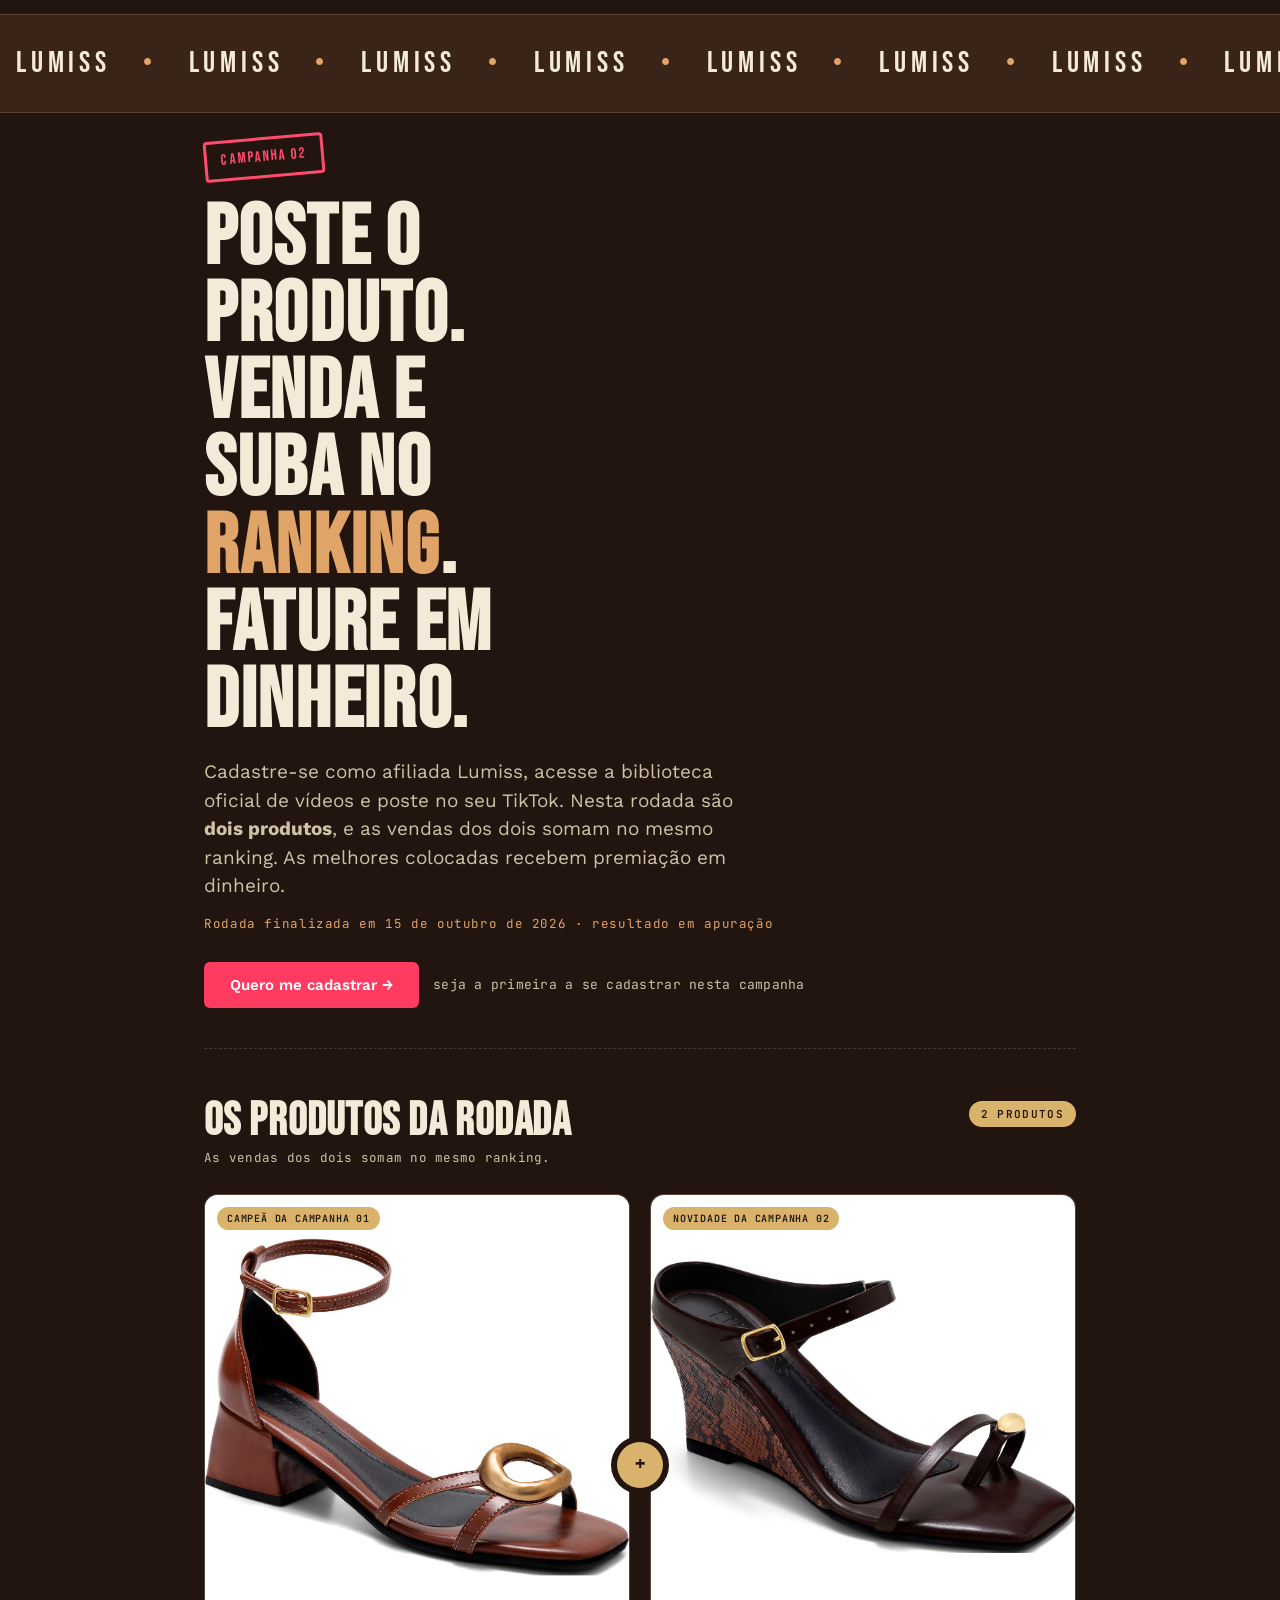
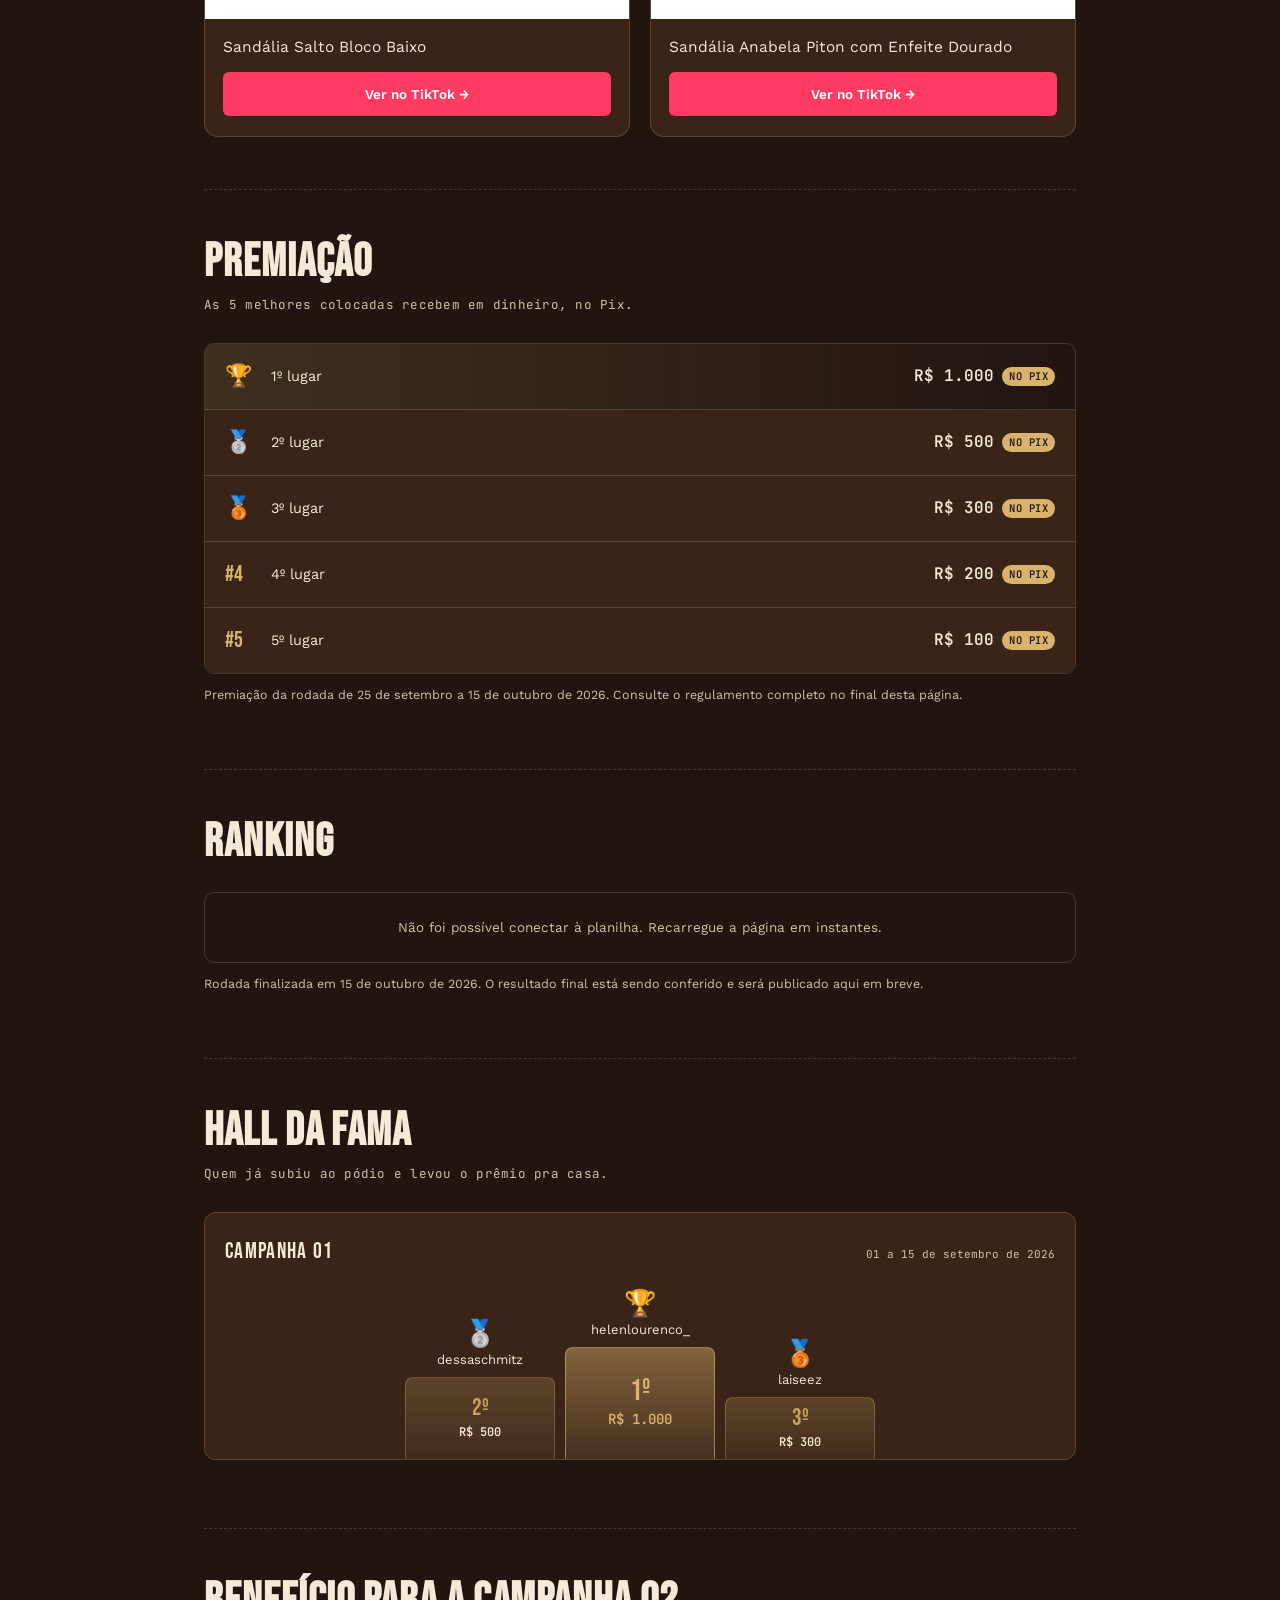
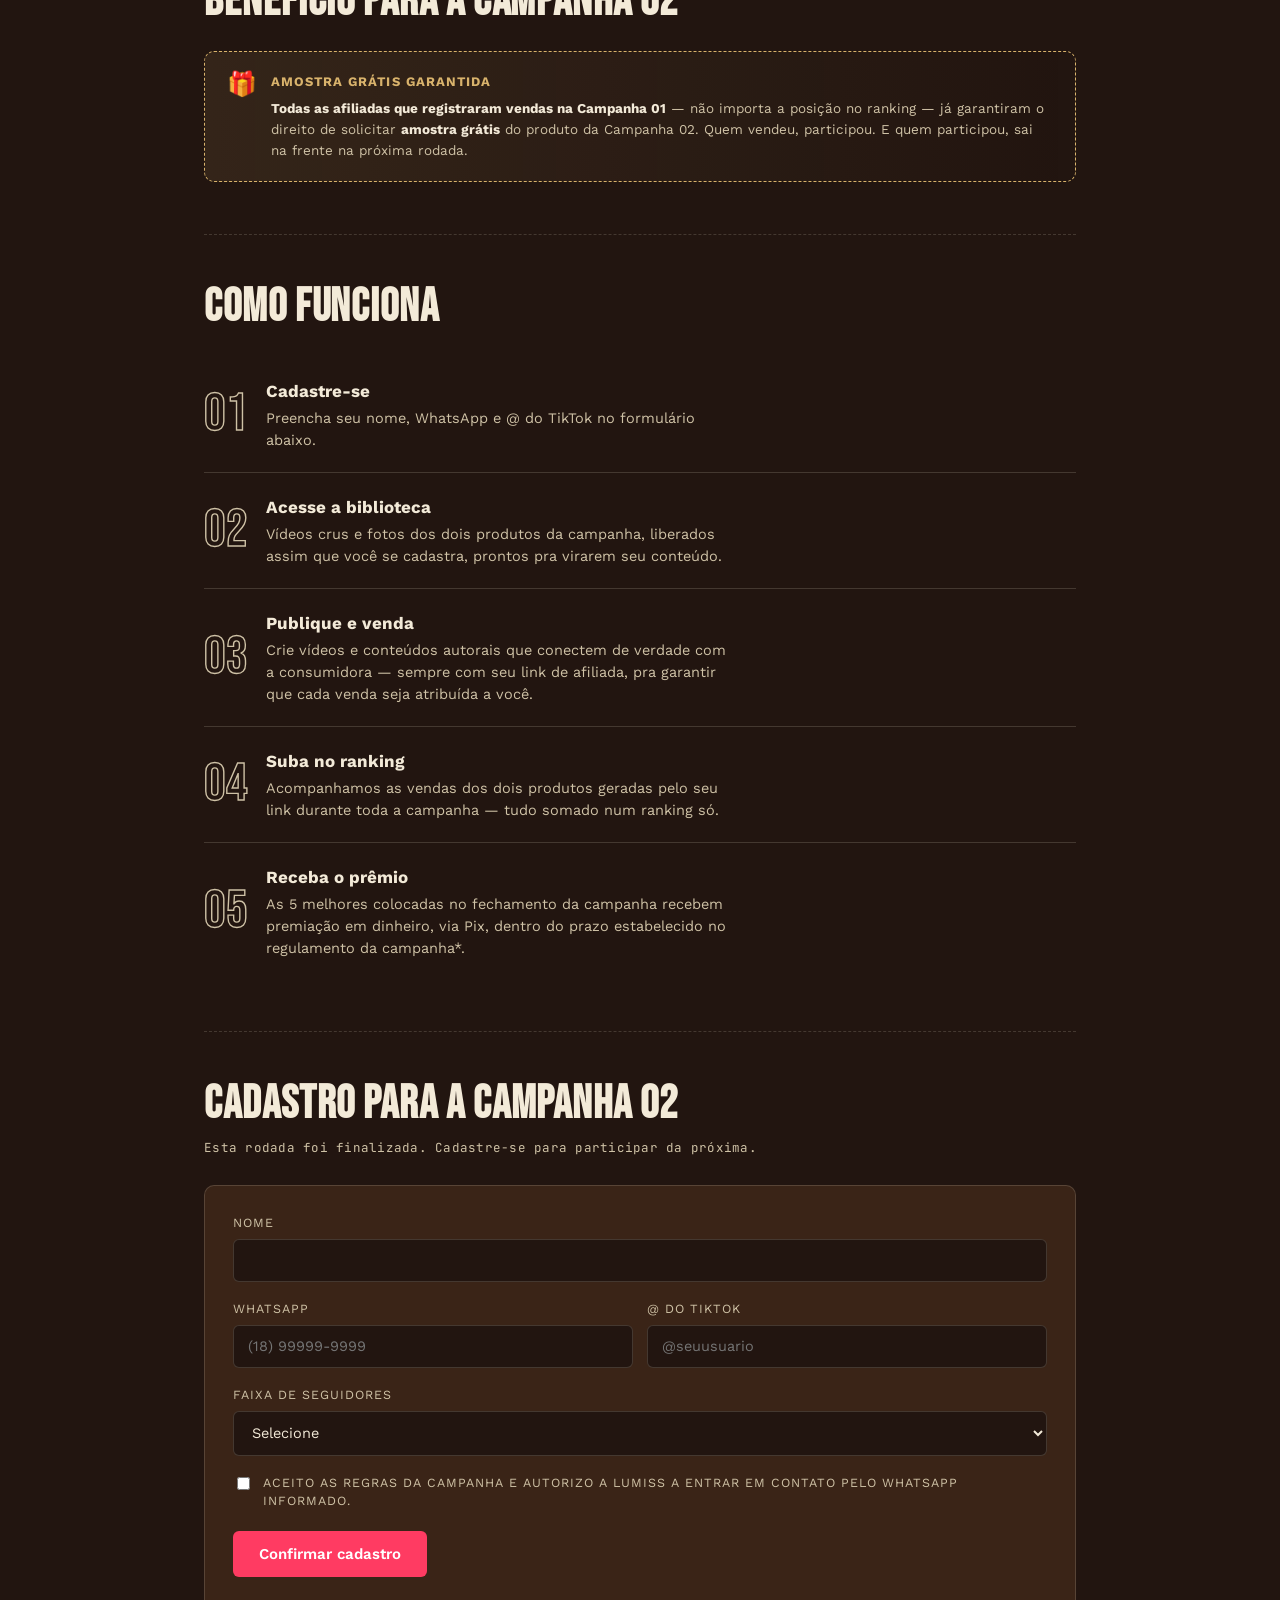
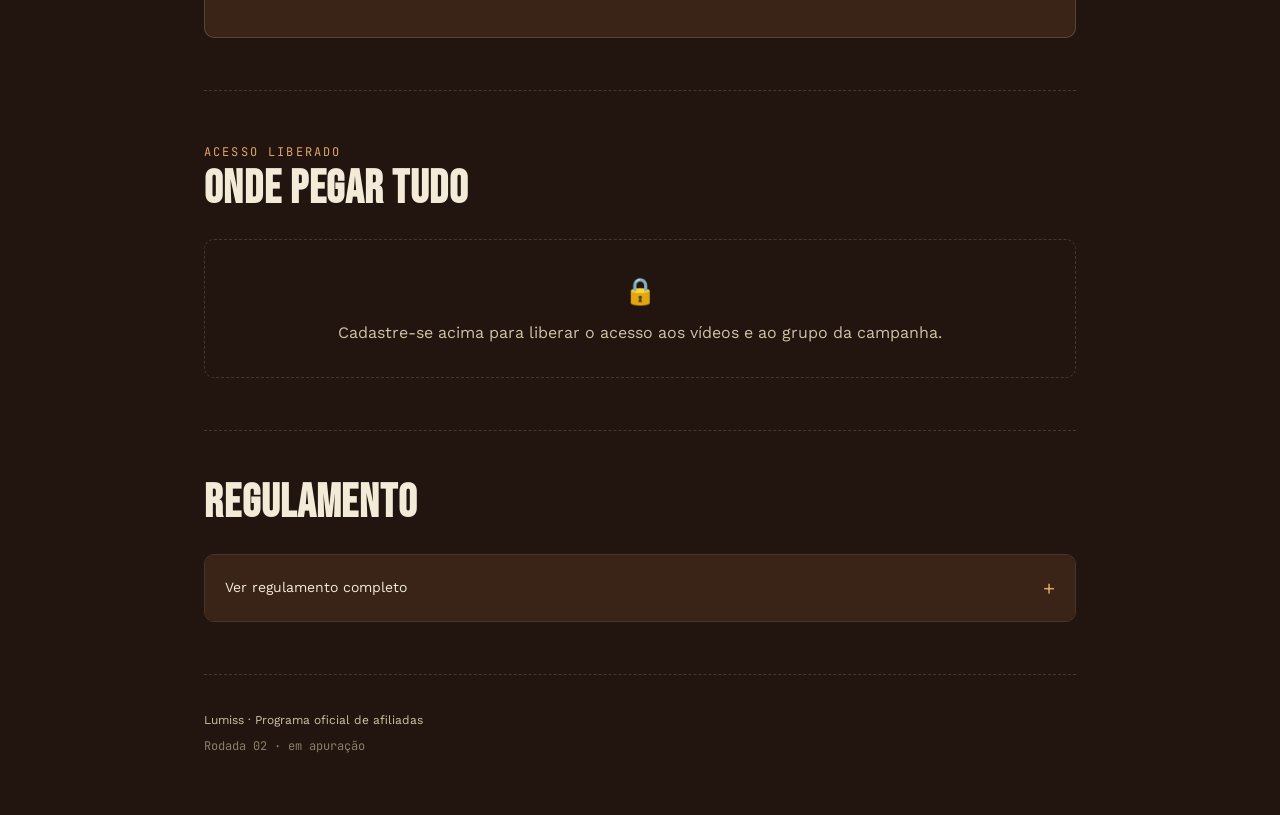
==== index.html @ 87bb45b8 "Add files via upload" ====
<!DOCTYPE html>
<html lang="pt-BR">
<head>
<meta charset="UTF-8">
<meta name="viewport" content="width=device-width, initial-scale=1.0">
<title>Lumiss · Campanha de Afiliados</title>
<link rel="icon" type="image/png" href="favicon.png">
<link rel="preconnect" href="https://fonts.googleapis.com">
<link href="https://fonts.googleapis.com/css2?family=Bebas+Neue&family=Work+Sans:wght@400;500;600;700&family=JetBrains+Mono:wght@400;500;600&display=swap" rel="stylesheet">
<style>
  :root{
    --leather-dark:#221510;
    --leather-mid:#3a2417;
    --leather-line:rgba(243,234,216,.16);
    --paper:#f3ead8;
    --paper-dim:#cfc2a6;
    --caramelo:#c97a3e;
    --caramelo-soft:#e0a468;
    --stamp:#ff3b62;
    --gold:#d9b36c;
    --ok:#7fbf7f;
  }
  *{box-sizing:border-box;}
  html{scroll-behavior:smooth;}
  body{
    margin:0;
    background:var(--leather-dark);
    color:var(--paper);
    font-family:'Work Sans',system-ui,sans-serif;
    line-height:1.5;
    -webkit-font-smoothing:antialiased;
  }
  .wrap{max-width:920px;margin:0 auto;padding:0 24px;}
  .mono{font-family:'JetBrains Mono',monospace;letter-spacing:.02em;}
  .display{font-family:'Bebas Neue',sans-serif;letter-spacing:.02em;line-height:.92;}

  /* ---------- top ticket edge ---------- */
  .ticket-edge{
    height:14px;
    background-image:radial-gradient(circle at 12px 0, transparent 7px, var(--leather-dark) 7.5px);
    background-size:24px 14px;
    background-repeat:repeat-x;
  }

  /* ---------- header ---------- */
  header{padding:40px 0 8px;}
  .brandrow{display:flex;align-items:center;justify-content:space-between;}
  .brand{font-family:'Bebas Neue',sans-serif;font-size:22px;letter-spacing:.16em;color:var(--paper);}
  .brand span{color:var(--caramelo-soft);}
  .brand img{height:36px;display:block;}
  .tag{
    border:1px solid var(--leather-line);
    padding:4px 10px;
    border-radius:999px;
    font-size:11px;
    text-transform:uppercase;
    letter-spacing:.12em;
    color:var(--paper-dim);
  }

  /* ---------- hero ---------- */
  .hero{padding:56px 0 40px;position:relative;}
  .stamp{
    display:inline-block;
    border:3px solid var(--stamp);
    color:var(--stamp);
    font-family:'Bebas Neue',sans-serif;
    font-size:15px;
    letter-spacing:.14em;
    padding:6px 14px;
    transform:rotate(-5deg);
    mix-blend-mode:screen;
    border-radius:4px;
    margin-bottom:22px;
  }
  h1.display{
    font-size:clamp(42px,8vw,84px);
    color:var(--paper);
    margin:0 0 18px;
    max-width:11ch;
  }
  h1.display em{font-style:normal;color:var(--caramelo-soft);}
  .hero p.lead{
    font-size:clamp(16px,2.2vw,19px);
    color:var(--paper-dim);
    max-width:46ch;
    margin:0 0 14px;
  }
  .hero-dates{
    font-size:12.5px;letter-spacing:.05em;color:var(--caramelo-soft);
    margin:0 0 28px;
  }
  .cta-row{display:flex;gap:14px;flex-wrap:wrap;align-items:center;}
  .product-card{
    border:1px solid var(--leather-line);border-radius:12px;overflow:hidden;
    background:var(--leather-mid);
  }
  .product-card .pc-gallery{display:grid;grid-template-columns:1fr 1fr;gap:3px;background:var(--leather-line);}
  .product-card .pc-gallery img{width:100%;aspect-ratio:3/4;object-fit:contain;display:block;background:#fff;}
  .product-card .pc-body{padding:16px;}
  .product-card .pc-round{
    font-size:11px;text-transform:uppercase;letter-spacing:.12em;
    color:var(--caramelo-soft);margin:0 0 6px;
  }
  .product-card h4{margin:0 0 12px;font-size:15px;line-height:1.3;color:var(--paper);}
  .product-card a.btn{
    width:100%;justify-content:center;padding:11px 16px;font-size:13px;
  }
  .btn{
    display:inline-flex;align-items:center;gap:8px;
    background:var(--stamp);
    color:#fff;
    font-weight:600;
    padding:14px 26px;
    border-radius:6px;
    text-decoration:none;
    border:none;
    cursor:pointer;
    font-size:15px;
    font-family:'Work Sans',sans-serif;
    transition:transform .15s ease, background .15s ease;
  }
  .btn:hover{transform:translateY(-1px);background:#ff5578;}
  .btn:focus-visible{outline:2px solid var(--paper);outline-offset:3px;}
  .counter{font-size:13px;color:var(--paper-dim);}
  .counter b{color:var(--gold);}

  /* ---------- section shell ---------- */
  section{padding:52px 0;border-top:1px dashed var(--leather-line);}
  .eyebrow{
    font-size:12px;text-transform:uppercase;letter-spacing:.18em;
    color:var(--caramelo-soft);margin:0 0 8px;
  }
  h2.display{font-size:clamp(30px,5vw,46px);margin:0 0 28px;color:var(--paper);}
  .section-dates{font-size:12.5px;color:var(--paper-dim);margin:-16px 0 28px;}

  /* ---------- steps ---------- */
  .steps{display:grid;gap:0;}
  .step{
    display:grid;grid-template-columns:52px 1fr;gap:10px;
    padding:20px 0;border-bottom:1px solid var(--leather-line);
    align-items:center;
  }
  .step:last-child{border-bottom:none;}
  .step .num{
    font-family:'Bebas Neue',sans-serif;
    font-size:54px;line-height:1;color:var(--leather-line);
    -webkit-text-stroke:1.4px var(--paper-dim);
    color:transparent;
  }
  .step h3{margin:2px 0 4px;font-size:17px;color:var(--paper);}
  .step p{margin:0;color:var(--paper-dim);font-size:14.5px;max-width:52ch;}

  /* ---------- prizes ---------- */
  .prize-list{border:1px solid var(--leather-line);border-radius:10px;overflow:hidden;}
  .prize-row{
    display:flex;justify-content:space-between;align-items:center;
    padding:16px 20px;border-bottom:1px solid var(--leather-line);
    background:var(--leather-mid);
  }
  .prize-row:last-child{border-bottom:none;}
  .prize-row.gold{background:linear-gradient(90deg, rgba(217,179,108,.16), transparent);}
  .place{display:flex;align-items:center;gap:12px;}
  .place .rank{font-family:'Bebas Neue',sans-serif;font-size:22px;color:var(--gold);min-width:34px;}
  .place .lbl{font-size:14.5px;color:var(--paper);}
  .amount{font-family:'JetBrains Mono',monospace;font-weight:600;color:var(--paper);}
  .amount-wrap{display:flex;align-items:center;gap:8px;}
  .pix-tag{
    font-family:'JetBrains Mono',monospace;font-size:10.5px;font-weight:600;
    letter-spacing:.04em;color:var(--leather-dark);background:var(--gold);
    padding:2px 7px;border-radius:999px;
  }
  .prize-note{margin-top:12px;font-size:12.5px;color:var(--paper-dim);}
  .prize-note code{background:var(--leather-mid);padding:2px 6px;border-radius:4px;}
  .bonus-card{
    display:flex;gap:14px;align-items:flex-start;
    margin-top:18px;padding:20px 22px;border-radius:10px;
    border:1px dashed var(--gold);
    background:linear-gradient(90deg, rgba(217,179,108,.10), transparent);
  }
  .bonus-card .ic{font-size:24px;line-height:1;}
  .bonus-card h4{
    margin:0 0 6px;font-size:13px;text-transform:uppercase;
    letter-spacing:.08em;color:var(--gold);
  }
  .bonus-card p{margin:0;font-size:13.5px;color:var(--paper-dim);line-height:1.55;}
  .bonus-card p strong{color:var(--paper);}

  /* ---------- ranking ---------- */
  .ranking-list{border:1px solid var(--leather-line);border-radius:10px;overflow:hidden;}
  .ranking-wrap{position:relative;}
  #confettiCanvas{
    position:absolute;inset:0;width:100%;height:100%;
    pointer-events:none;z-index:5;
  }
  .ranking-row{
    display:flex;justify-content:space-between;align-items:center;gap:14px;
    padding:14px 20px;border-bottom:1px solid var(--leather-line);
    background:var(--leather-mid);
    opacity:0;transform:translateY(14px);
    transition:opacity .5s ease, transform .5s cubic-bezier(.2,.8,.3,1);
  }
  .ranking-row.revealed{opacity:1;transform:translateY(0);}
  .ranking-row:last-child{border-bottom:none;}
  .ranking-row.top3{background:linear-gradient(90deg, rgba(217,179,108,.14), transparent);}
  .ranking-row.rank-1{
    background:linear-gradient(90deg, rgba(217,179,108,.38), rgba(217,179,108,.05));
    box-shadow:inset 0 0 0 1.5px rgba(217,179,108,.7), 0 0 26px rgba(217,179,108,.16);
    padding-top:22px;padding-bottom:22px;
    position:relative;overflow:hidden;
  }
  /* brilho que atravessa a linha da campeã */
  .ranking-row.rank-1::after{
    content:'';position:absolute;inset:0;pointer-events:none;
    background:linear-gradient(115deg, transparent 40%, rgba(255,255,255,.18) 50%, transparent 60%);
    transform:translateX(-120%);
  }
  .ranking-row.rank-1.revealed::after{
    animation:champShine 2.6s ease .5s infinite;
  }
  @keyframes champShine{
    0%{transform:translateX(-120%);}
    35%,100%{transform:translateX(120%);}
  }
  .ranking-row.rank-1 .name{
    font-size:18px;font-weight:700;color:var(--paper);
    text-shadow:0 0 18px rgba(217,179,108,.35);
  }
  .ranking-row.rank-1 .rk{
    animation:champPulse 2.4s ease-in-out infinite;
  }
  @keyframes champPulse{
    0%,100%{transform:scale(1);}
    50%{transform:scale(1.15);}
  }
  .champ-badge{
    font-family:'JetBrains Mono',monospace;font-size:9.5px;font-weight:700;
    letter-spacing:.14em;text-transform:uppercase;
    color:var(--leather-dark);background:var(--gold);
    padding:3px 9px;border-radius:999px;white-space:nowrap;
    box-shadow:0 0 14px rgba(217,179,108,.5);
  }
  .ranking-row.rank-1 .prize-badge{
    font-size:12px;padding:4px 11px;
    box-shadow:0 0 16px rgba(217,179,108,.45);
  }
  .ranking-row.pop{animation:rowPop .55s cubic-bezier(.2,1.2,.4,1);}
  @keyframes rowPop{
    0%{transform:scale(.97);}
    55%{transform:scale(1.025);}
    100%{transform:scale(1);}
  }
  .ranking-pos{display:flex;align-items:center;gap:12px;min-width:0;}
  .ranking-pos .rk{
    font-family:'JetBrains Mono',monospace;font-size:15px;color:var(--gold);
    min-width:30px;text-align:center;flex-shrink:0;
  }
  .ranking-row.rank-1 .rk{font-size:22px;}
  .ranking-pos .who{display:flex;align-items:center;gap:9px;flex-wrap:wrap;min-width:0;}
  .ranking-pos .name{font-size:14.5px;color:var(--paper);}
  .ranking-pos .handle{font-size:12.5px;color:var(--paper-dim);}
  .prize-badge{
    font-family:'JetBrains Mono',monospace;font-size:10.5px;font-weight:600;
    letter-spacing:.04em;color:var(--leather-dark);background:var(--gold);
    padding:2px 8px;border-radius:999px;white-space:nowrap;
  }
  .ranking-items{
    display:flex;align-items:center;flex-shrink:0;
  }
  @media (prefers-reduced-motion: reduce){
    .ranking-row{opacity:1;transform:none;transition:none;}
    .ranking-row.pop{animation:none;}
  }
  .ranking-empty{color:var(--paper-dim);font-size:13.5px;padding:24px;text-align:center;}
  .ranking-soon{padding:34px 24px;text-align:center;}
  .ranking-soon .rs-days{
    font-family:'Bebas Neue',sans-serif;font-size:40px;line-height:1;
    color:var(--gold);letter-spacing:.03em;margin-bottom:10px;
  }
  .ranking-soon p{
    margin:0 auto;max-width:44ch;font-size:13.5px;line-height:1.6;
    color:var(--paper-dim);
  }
  .ranking-soon strong{color:var(--paper);}
  @media(max-width:640px){
    .ranking-soon{padding:26px 16px;}
    .ranking-soon .rs-days{font-size:31px;}
    .ranking-soon p{font-size:12.5px;}
  }

  /* ---------- regulamento ---------- */
  .reg-details{border:1px solid var(--leather-line);border-radius:10px;overflow:hidden;}
  .reg-details summary{
    cursor:pointer;padding:18px 20px;font-size:14px;color:var(--paper);
    background:var(--leather-mid);list-style:none;display:flex;align-items:center;justify-content:space-between;
  }
  .reg-details summary::-webkit-details-marker{display:none;}
  .reg-details summary::after{content:'+';font-size:20px;color:var(--caramelo-soft);}
  .reg-details[open] summary::after{content:'–';}
  .reg-block{padding:8px 24px 28px;max-height:520px;overflow-y:auto;}
  .reg-block h3{
    font-size:13px;text-transform:uppercase;letter-spacing:.06em;
    color:var(--caramelo-soft);margin:22px 0 8px;
  }
  .reg-block h3:first-child{margin-top:20px;}
  .reg-block p, .reg-block li{font-size:13px;line-height:1.6;color:var(--paper-dim);margin:0 0 8px;}
  .reg-block ul, .reg-block ol{margin:0 0 8px;padding-left:20px;}
  .reg-block strong{color:var(--paper);}

  /* ---------- acesso pós-cadastro ---------- */
  .lib-locked{
    border:1px dashed var(--leather-line);border-radius:10px;
    padding:32px 24px;text-align:center;color:var(--paper-dim);
  }
  .lib-locked .lock{font-size:26px;margin-bottom:10px;}
  .access-grid{display:grid;grid-template-columns:1fr 1fr;gap:14px;}
  @media(max-width:520px){.access-grid{grid-template-columns:1fr;}}
  .access-card{
    display:flex;flex-direction:column;gap:10px;
    border:1px solid var(--leather-line);border-radius:10px;padding:24px;
    background:var(--leather-mid);text-align:center;align-items:center;
  }
  .access-card .ic{font-size:28px;}
  .access-card h3{margin:0;font-size:16px;color:var(--paper);}
  .access-card p{margin:0;font-size:13px;color:var(--paper-dim);}
  .access-card a.btn{width:100%;justify-content:center;margin-top:4px;}
  .access-card.whats a.btn{background:#25D366;}
  .access-card.whats a.btn:hover{background:#2fe374;}

  /* ---------- form ---------- */
  form{border:1px solid var(--leather-line);border-radius:10px;padding:28px;background:var(--leather-mid);}
  .field{margin-bottom:18px;}
  label{display:block;font-size:12.5px;text-transform:uppercase;letter-spacing:.08em;color:var(--paper-dim);margin-bottom:6px;}
  input,select{
    width:100%;padding:12px 14px;border-radius:6px;
    border:1px solid var(--leather-line);
    background:var(--leather-dark);color:var(--paper);
    font-family:'Work Sans',sans-serif;font-size:14.5px;
  }
  input:focus,select:focus{outline:2px solid var(--caramelo-soft);outline-offset:1px;}
  .field-row{display:grid;grid-template-columns:1fr 1fr;gap:14px;}
  @media(max-width:520px){.field-row{grid-template-columns:1fr;}}
  .agree{display:flex;gap:10px;align-items:flex-start;font-size:12.5px;color:var(--paper-dim);margin-bottom:20px;}
  .agree input{width:auto;margin-top:3px;}
  .msg{font-size:13.5px;margin-top:14px;min-height:18px;}
  .msg.ok{color:var(--ok);}
  .msg.err{color:var(--stamp);}

  footer{padding:36px 0 60px;color:var(--paper-dim);font-size:12px;border-top:1px dashed var(--leather-line);}
  footer .refs{margin-top:8px;font-family:'JetBrains Mono',monospace;opacity:.6;}


  /* ================= AJUSTES MOBILE ================= */
  @media(max-width:640px){
    .wrap{padding:0 18px;}

    /* faixa animada mais discreta */
    .marquee-wrap{padding:16px 0;}
    .marquee-track span{font-size:21px;padding:0 11px;}

    /* hero */
    section{padding:38px 0;}
    .hero{padding-top:18px !important;}
    h1.display{font-size:38px;max-width:none;}
    .hero p.lead{font-size:15.5px;max-width:none;}
    .hero-dates{font-size:11.5px;}
    .cta-row{flex-direction:column;align-items:stretch;gap:12px;}
    .cta-row .btn{width:100%;justify-content:center;padding:15px 20px;}
    .counter{text-align:center;font-size:12px;}
    h2.display{font-size:27px;margin-bottom:20px;}

    /* produtos: foto grande ocupando a largura toda */
    .prod-head{margin-bottom:18px;}
    .showcase{gap:14px;}
    .sc-photo{aspect-ratio:4/3;}
    .sc-body{padding:14px 14px 16px;}
    .sc-name{font-size:14.5px;margin-bottom:11px;}
    .sc-body .btn{padding:14px 16px;}

    /* ranking: nome em cima, prêmio embaixo — sem espremer */
    .ranking-row{
      flex-direction:column;align-items:flex-start;gap:7px;
      padding:13px 15px;
    }
    .ranking-row.rank-1{padding-top:17px;padding-bottom:17px;}
    .ranking-row.rank-1 .name{font-size:15.5px;}
    .champ-badge{font-size:8.5px;padding:2px 7px;}
    .ranking-pos{width:100%;}
    .ranking-pos .name{font-size:14px;}
    .ranking-items{padding-left:42px;}
    .ranking-row.rank-1 .rk{font-size:20px;}

    /* pódio: cabe em 3 colunas sem quebrar nome */
    .hall-card{padding:18px 14px 0;}
    .hall-title{font-size:19px;}
    .hall-period{font-size:10px;}
    .podium{gap:6px;}
    .podium-medal{font-size:21px;}
    .podium-name{font-size:10.5px;hyphens:auto;overflow-wrap:anywhere;}
    .podium-col.p1 .podium-base{height:92px;}
    .podium-col.p2 .podium-base{height:70px;}
    .podium-col.p3 .podium-base{height:54px;}
    .podium-pos{font-size:19px;}
    .podium-col.p1 .podium-pos{font-size:24px;}

    /* passos: número menor, mais espaço pro texto */
    .step{grid-template-columns:38px 1fr;gap:9px;padding:16px 0;}
    .step .num{font-size:38px;-webkit-text-stroke-width:1px;}
    .step h3{font-size:15.5px;}
    .step p{font-size:13.5px;}

    /* benefício */
    .bonus-card{flex-direction:column;gap:9px;padding:16px;}

    /* acesso */
    .access-card{padding:20px 16px;}

    /* formulário: alvos de toque maiores e sem zoom no iOS */
    form{padding:20px 16px;}
    input,select{padding:14px;font-size:16px;}
    .agree{font-size:12px;}
    form .btn{width:100%;justify-content:center;padding:15px 20px;}

    /* regulamento: sem altura fixa, rola com a página */
    .reg-details summary{padding:16px 15px;font-size:13.5px;}
    .reg-block{padding:6px 16px 22px;max-height:none;overflow:visible;}
    .reg-block p,.reg-block li{font-size:12.5px;}

    /* banner de encerramento */
    .ended-banner{font-size:12.5px;padding:11px 16px;}
    .ended-banner a{display:block;margin:4px 0 0;}

    /* teaser: cabe na tela e rola por dentro se precisar */
    .teaser{padding:16px;align-items:flex-start;}
    .teaser-box{
      padding:26px 20px 22px;margin-top:22px;
      max-height:calc(100vh - 44px);overflow-y:auto;
    }
    .teaser-art{height:92px;margin-bottom:14px;}
    .teaser-num{font-size:88px;}
    .teaser-q{font-size:48px;}
    .teaser-box h3{font-size:27px;}
    .teaser-box p{font-size:13.5px;}
    .teaser-hint{font-size:11.5px;}
    .teaser-actions .btn{padding:14px 16px;}
    .teaser-close{font-size:30px;top:6px;right:10px;padding:8px;}

    footer{padding:28px 0 44px;}
  }

  @media(max-width:380px){
    h1.display{font-size:33px;}
    .marquee-track span{font-size:18px;}
    .podium-name{font-size:9.5px;}
    .sc-photo{aspect-ratio:1/1;}
  }

  .sr-only{position:absolute;width:1px;height:1px;overflow:hidden;clip:rect(0,0,0,0);}
  @media (prefers-reduced-motion: reduce){*{transition:none !important;}}

  /* ---------- faixa animada ---------- */
  /* ---------- hall da fama ---------- */
  .hall-card{
    border:1px solid var(--leather-line);border-radius:12px;
    background:var(--leather-mid);padding:22px 20px 0;margin-bottom:16px;overflow:hidden;
  }
  .hall-head{
    display:flex;align-items:baseline;justify-content:space-between;
    gap:10px;flex-wrap:wrap;margin-bottom:22px;
  }
  .hall-title{
    font-family:'Bebas Neue',sans-serif;font-size:22px;letter-spacing:.06em;
    color:var(--paper);
  }
  .hall-period{font-family:'JetBrains Mono',monospace;font-size:11px;color:var(--paper-dim);}
  .podium{display:flex;align-items:flex-end;justify-content:center;gap:10px;}
  .podium-col{flex:1;max-width:150px;text-align:center;}
  .podium-medal{font-size:26px;line-height:1;margin-bottom:6px;}
  .podium-name{
    font-size:13px;color:var(--paper);margin-bottom:8px;
    word-break:break-word;line-height:1.3;
  }
  .podium-base{
    border-radius:8px 8px 0 0;display:flex;flex-direction:column;
    align-items:center;justify-content:center;gap:3px;padding:10px 6px;
    background:linear-gradient(180deg, rgba(217,179,108,.22), rgba(217,179,108,.05));
    border:1px solid rgba(217,179,108,.3);border-bottom:none;
  }
  .podium-col.p1 .podium-base{
    height:112px;
    background:linear-gradient(180deg, rgba(217,179,108,.45), rgba(217,179,108,.08));
    border-color:rgba(217,179,108,.6);
  }
  .podium-col.p2 .podium-base{height:82px;}
  .podium-col.p3 .podium-base{height:62px;}
  .podium-pos{
    font-family:'Bebas Neue',sans-serif;font-size:24px;line-height:1;
    color:var(--gold);opacity:.85;
  }
  .podium-col.p1 .podium-pos{font-size:30px;opacity:1;}
  .podium-prize{
    font-family:'JetBrains Mono',monospace;font-size:12px;font-weight:600;
    color:var(--paper);
  }
  .podium-col.p1 .podium-prize{font-size:14px;color:var(--gold);}
  @media(max-width:480px){
    .podium-col{max-width:none;}
    .podium-name{font-size:11.5px;}
    .podium-prize{font-size:10.5px;}
    .podium-col.p1 .podium-prize{font-size:12px;}
  }

  /* ---------- vitrine grande de produtos ---------- */
  .prod-head{
    display:flex;align-items:flex-start;justify-content:space-between;
    gap:14px;flex-wrap:wrap;margin-bottom:26px;
  }
  .prod-head h2{margin-bottom:6px;}
  .prod-head .section-dates{margin:0;}
  .pp-count{
    font-size:11px;letter-spacing:.12em;text-transform:uppercase;
    color:var(--leather-dark);background:var(--gold);
    padding:5px 12px;border-radius:999px;font-weight:600;white-space:nowrap;
  }
  .showcase{display:grid;grid-template-columns:1fr 1fr;gap:20px;}
  @media(max-width:700px){.showcase{grid-template-columns:1fr;}}

  .sc-card{
    position:relative;border-radius:14px;overflow:hidden;
    border:1px solid var(--leather-line);background:var(--leather-mid);
    transition:transform .35s cubic-bezier(.2,.8,.3,1), border-color .35s ease, box-shadow .35s ease;
  }
  .sc-card:hover{
    transform:translateY(-5px);
    border-color:rgba(217,179,108,.65);
    box-shadow:0 22px 50px rgba(0,0,0,.45), 0 0 0 1px rgba(217,179,108,.25);
  }
  .sc-photo{
    position:relative;aspect-ratio:1/1;overflow:hidden;background:#fff;
  }
  .sc-photo img{
    width:100%;height:100%;object-fit:contain;display:block;
    transition:transform .6s cubic-bezier(.2,.8,.3,1);
  }
  .sc-card:hover .sc-photo img{transform:scale(1.07);}
  .sc-shine{
    position:absolute;inset:0;pointer-events:none;
    background:linear-gradient(115deg, transparent 38%, rgba(255,255,255,.55) 50%, transparent 62%);
    transform:translateX(-120%);
  }
  .sc-card:hover .sc-shine{transition:transform .9s ease;transform:translateX(120%);}
  .sc-tag{
    position:absolute;top:12px;left:12px;z-index:2;
    font-family:'JetBrains Mono',monospace;font-size:10px;letter-spacing:.08em;
    text-transform:uppercase;color:var(--leather-dark);
    background:var(--gold);padding:4px 10px;border-radius:999px;font-weight:600;
  }
  .sc-body{padding:18px 18px 20px;}
  .sc-name{
    font-size:15.5px;line-height:1.35;color:var(--paper);margin:0 0 14px;
  }
  .sc-body .btn{width:100%;justify-content:center;font-size:13.5px;padding:12px 16px;}
  .sc-plus{
    position:absolute;z-index:3;left:50%;top:50%;
    transform:translate(-50%,-50%);
    width:46px;height:46px;border-radius:50%;
    display:flex;align-items:center;justify-content:center;
    font-family:'Bebas Neue',sans-serif;font-size:26px;
    color:var(--leather-dark);background:var(--gold);
    box-shadow:0 0 0 6px var(--leather-dark);
  }
  @media(max-width:700px){.sc-plus{display:none;}}

  .product-card.mystery{border-color:rgba(217,179,108,.4);}  .pm-art{
    position:relative;display:flex;align-items:center;justify-content:center;
    aspect-ratio:1/1;
    background:
      repeating-linear-gradient(45deg, rgba(217,179,108,.05) 0 12px, transparent 12px 24px),
      var(--leather-dark);
  }
  .pm-num{
    font-family:'Bebas Neue',sans-serif;font-size:150px;line-height:1;
    color:transparent;-webkit-text-stroke:2px var(--gold);opacity:.5;
  }
  .pm-q{
    position:absolute;font-family:'Bebas Neue',sans-serif;font-size:80px;
    color:var(--stamp);animation:teaserPulse 2.2s ease-in-out infinite;
  }
  .pm-soon{
    text-align:center;border:1px dashed var(--gold);color:var(--gold);
    border-radius:8px;padding:9px;font-size:11.5px;letter-spacing:.1em;
    text-transform:uppercase;
  }

  /* ---------- teaser campanha 02 ---------- */
  .teaser{
    position:fixed;inset:0;z-index:100;display:none;
    align-items:center;justify-content:center;padding:24px;
    background:rgba(20,12,9,.86);backdrop-filter:blur(6px);
    animation:teaserIn .45s ease;
  }
  .teaser.open{display:flex;}
  @keyframes teaserIn{from{opacity:0;}to{opacity:1;}}
  .teaser-box{
    position:relative;max-width:440px;width:100%;
    background:var(--leather-mid);border:1px solid var(--leather-line);
    border-radius:16px;padding:34px 30px 30px;text-align:center;
    box-shadow:0 30px 80px rgba(0,0,0,.55);
    animation:teaserPop .5s cubic-bezier(.2,1.1,.4,1);
  }
  @keyframes teaserPop{from{transform:translateY(18px) scale(.97);}to{transform:none;}}
  .teaser-close{
    position:absolute;top:10px;right:14px;background:none;border:none;
    color:var(--paper-dim);font-size:26px;line-height:1;cursor:pointer;padding:4px;
  }
  .teaser-close:hover{color:var(--paper);}
  .teaser-art{
    position:relative;height:120px;display:flex;align-items:center;justify-content:center;
    margin-bottom:18px;
  }
  .teaser-num{
    font-family:'Bebas Neue',sans-serif;font-size:116px;line-height:1;
    color:transparent;-webkit-text-stroke:2px var(--gold);opacity:.55;
  }
  .teaser-q{
    position:absolute;font-family:'Bebas Neue',sans-serif;font-size:62px;
    color:var(--stamp);animation:teaserPulse 2.2s ease-in-out infinite;
  }
  @keyframes teaserPulse{
    0%,100%{transform:scale(1);opacity:.9;}
    50%{transform:scale(1.12);opacity:1;}
  }
  .teaser-stamp{
    display:inline-block;border:2px solid var(--stamp);color:var(--stamp);
    font-family:'Bebas Neue',sans-serif;font-size:12px;letter-spacing:.16em;
    padding:4px 12px;border-radius:4px;transform:rotate(-4deg);margin-bottom:14px;
  }
  .teaser-box h3{font-size:34px;margin:0 0 12px;color:var(--paper);}
  .teaser-box p{font-size:14px;color:var(--paper-dim);margin:0 0 18px;line-height:1.6;}
  .teaser-hint{
    font-size:12.5px;color:var(--gold);border:1px dashed var(--gold);
    border-radius:8px;padding:10px 12px;margin-bottom:20px;line-height:1.5;
  }
  .teaser-actions{display:flex;flex-direction:column;gap:9px;}
  .teaser-actions .btn{width:100%;justify-content:center;}
  .btn.ghost{background:transparent;border:1px solid var(--leather-line);color:var(--paper);}
  .btn.ghost:hover{background:rgba(243,234,216,.06);}
  @media (prefers-reduced-motion: reduce){
    .teaser,.teaser-box,.teaser-q{animation:none;}
  }

  .ended-banner{
    background:var(--gold);color:var(--leather-dark);
    text-align:center;padding:12px 20px;font-size:14px;line-height:1.5;
  }
  .ended-banner strong{font-weight:700;}
  .ended-banner a{
    color:var(--leather-dark);font-weight:600;text-decoration:underline;
    margin-left:6px;white-space:nowrap;
  }
  .marquee-wrap{
    overflow:hidden;background:var(--leather-mid);
    border-top:1px solid var(--leather-line);border-bottom:1px solid var(--leather-line);
    padding:26px 0;
  }
  .marquee-track{display:flex;width:max-content;animation:marquee 16s linear infinite;}
  .marquee-track span{
    font-family:'Bebas Neue',sans-serif;font-size:30px;letter-spacing:.16em;
    color:var(--paper);padding:0 16px;white-space:nowrap;flex-shrink:0;
  }
  .marquee-track span.dot{color:var(--caramelo-soft);}
  @keyframes marquee{
    from{transform:translateX(-50%);}
    to{transform:translateX(0%);}
  }
  @media (prefers-reduced-motion: reduce){.marquee-track{animation:none;}}
</style>
</head>
<body>

<div class="ticket-edge"></div>

<div id="teaser" class="teaser" role="dialog" aria-modal="true" aria-label="Campanha 02 em breve">
  <div class="teaser-box">
    <button class="teaser-close" id="teaserClose" aria-label="Fechar">×</button>
    <div class="teaser-art">
      <span class="teaser-num">02</span>
      <span class="teaser-q">?</span>
    </div>
    <div class="teaser-stamp mono">Em breve</div>
    <h3 class="display">Campanha 02<br>está chegando</h3>
    <p>Novo produto. Novos prêmios. Novo ranking.<br>A Campanha 01 foi só o começo.</p>
    <div class="teaser-hint">🎁 Vendeu na Campanha 01? Sua amostra grátis já está garantida.</div>
    <div class="teaser-actions">
      <button class="btn" id="teaserRanking">Ver resultado da Campanha 01</button>
      <button class="btn ghost" id="teaserSignup">Quero participar da 02</button>
    </div>
  </div>
</div>

<div id="endedBanner" class="ended-banner" style="display:none;">
  <strong>Campanha 01 encerrada!</strong> O resultado final já está no ranking — confira quem levou os prêmios.
  <a href="#ranking">Ver ranking →</a>
</div>

<div class="marquee-wrap">
  <div class="marquee-track">
    <span>LUMISS</span><span class="dot">•</span>
    <span>LUMISS</span><span class="dot">•</span>
    <span>LUMISS</span><span class="dot">•</span>
    <span>LUMISS</span><span class="dot">•</span>
    <span>LUMISS</span><span class="dot">•</span>
    <span>LUMISS</span><span class="dot">•</span>
    <span>LUMISS</span><span class="dot">•</span>
    <span>LUMISS</span><span class="dot">•</span>
    <span>LUMISS</span><span class="dot">•</span>
    <span>LUMISS</span><span class="dot">•</span>
    <span>LUMISS</span><span class="dot">•</span>
    <span>LUMISS</span><span class="dot">•</span>
  </div>
</div>

<div class="wrap">

  <section class="hero" style="border-top:none;padding-top:24px;">
    <div class="stamp mono" id="campaignStamp">CAMPANHA 01</div>
    <h1 class="display">Poste o produto.<br>Venda e suba no <em>ranking</em>.<br>Fature em dinheiro.</h1>
    <p class="lead">Cadastre-se como afiliada Lumiss, acesse a biblioteca oficial de vídeos e poste no seu TikTok. Nesta rodada são <strong>dois produtos</strong>, e as vendas dos dois somam no mesmo ranking. As melhores colocadas recebem premiação em dinheiro.</p>
    <p class="hero-dates mono" id="heroDates"></p>
    <div class="cta-row">
      <button class="btn" id="heroCta" onclick="document.getElementById('cadastro').scrollIntoView()">Quero me cadastrar →</button>
      <span class="counter mono" id="counterText">carregando afiliadas confirmadas…</span>
    </div>
  </section>

  <section id="produtos">
    <div class="prod-head">
      <div>
        <h2 class="display" id="prodTitle">Os produtos da rodada</h2>
        <p class="section-dates mono" id="prodSub">As vendas dos dois somam no mesmo ranking.</p>
      </div>
      <span class="pp-count mono" id="ppCount">2 produtos</span>
    </div>
    <div class="showcase" id="ppList"></div>

    <div class="product-card mystery" id="productMystery" style="display:none;max-width:340px;">
      <div class="pm-art">
        <span class="pm-num" id="pmNum">03</span>
        <span class="pm-q">?</span>
      </div>
      <div class="pc-body">
        <p class="pc-round mono" id="pmLabel">Campanha 03</p>
        <h4>Produto ainda em segredo</h4>
        <div class="pm-soon mono">Revelação em breve</div>
      </div>
    </div>
  </section>

  <section id="premiacao">
    <h2 class="display">Premiação</h2>
    <p class="section-dates mono">As 5 melhores colocadas recebem em dinheiro, no Pix.</p>
    <div class="prize-list" id="prizeList"></div>
    <p class="prize-note" id="premioNote">Premiação desta rodada (<span id="premioDates"></span>). Consulte o regulamento completo no final desta página.</p>
  </section>

  <section id="ranking">
    <h2 class="display" id="rankingTitle">Ranking</h2>
    <div class="ranking-wrap">
      <div class="ranking-list" id="rankingList">
        <div class="ranking-empty" id="rankingEmpty">Carregando ranking…</div>
      </div>
      <canvas id="confettiCanvas"></canvas>
    </div>
    <p class="prize-note" id="rankingNote">Atualizado diariamente pela equipe Lumiss com base nas vendas do TikTok Shop. Rodada aberta até <span id="rankingDates"></span>.</p>
    <p class="prize-note" id="tieNote" style="display:none;">
      <strong>Sobre a 5ª colocação:</strong> houve empate técnico na disputa pela última posição premiada. Em vez de aplicar o critério de desempate previsto no regulamento, a Lumiss optou por abrir uma exceção e premiar as <strong>duas criadoras</strong> envolvidas com R$ 100 cada — por isso o 6º lugar também aparece com premiação neste ranking.
    </p>
  </section>

  <section id="hall">
    <h2 class="display">Hall da Fama</h2>
    <p class="section-dates mono">Quem já subiu ao pódio e levou o prêmio pra casa.</p>
    <div id="hallList"></div>
  </section>

  <section id="beneficio">
    <h2 class="display">Benefício para a Campanha 02</h2>
    <div class="bonus-card">
      <div class="ic">🎁</div>
      <div>
        <h4>Amostra grátis garantida</h4>
        <p><strong>Todas as afiliadas que registraram vendas na Campanha 01</strong> — não importa a posição no ranking — já garantiram o direito de solicitar <strong>amostra grátis</strong> do produto da Campanha 02. Quem vendeu, participou. E quem participou, sai na frente na próxima rodada.</p>
      </div>
    </div>
  </section>

  <section id="como-funciona">
    <h2 class="display">Como funciona</h2>
    <div class="steps">
      <div class="step"><div class="num">01</div><div><h3>Cadastre-se</h3><p>Preencha seu nome, WhatsApp e @ do TikTok no formulário abaixo.</p></div></div>
      <div class="step"><div class="num">02</div><div><h3>Acesse a biblioteca</h3><p>Vídeos crus e fotos dos dois produtos da campanha, liberados assim que você se cadastra, prontos pra virarem seu conteúdo.</p></div></div>
      <div class="step"><div class="num">03</div><div><h3>Publique e venda</h3><p>Crie vídeos e conteúdos autorais que conectem de verdade com a consumidora — sempre com seu link de afiliada, pra garantir que cada venda seja atribuída a você.</p></div></div>
      <div class="step"><div class="num">04</div><div><h3>Suba no ranking</h3><p>Acompanhamos as vendas dos dois produtos geradas pelo seu link durante toda a campanha — tudo somado num ranking só.</p></div></div>
      <div class="step"><div class="num">05</div><div><h3>Receba o prêmio</h3><p>As 5 melhores colocadas no fechamento da campanha recebem premiação em dinheiro, via Pix, dentro do prazo estabelecido no regulamento da campanha*.</p></div></div>
    </div>
  </section>

  <section id="cadastro">
    <h2 class="display">Cadastro para a <span id="cadastroLabel"></span></h2>
    <p class="section-dates mono" id="cadastroDates"></p>
    <form id="signupForm" novalidate>
      <div class="field">
        <label for="nome">Nome</label>
        <input id="nome" name="nome" type="text" required autocomplete="name">
      </div>
      <div class="field-row">
        <div class="field">
          <label for="whats">WhatsApp</label>
          <input id="whats" name="whats" type="tel" placeholder="(18) 99999-9999" required autocomplete="tel">
        </div>
        <div class="field">
          <label for="tiktok">@ do TikTok</label>
          <input id="tiktok" name="tiktok" type="text" placeholder="@seuusuario" required>
        </div>
      </div>
      <div class="field">
        <label for="seguidores">Faixa de seguidores</label>
        <select id="seguidores" name="seguidores" required>
          <option value="">Selecione</option>
          <option value="1k-10k">1 mil a 10 mil</option>
          <option value="10k-50k">10 mil a 50 mil</option>
          <option value="50k-200k">50 mil a 200 mil</option>
          <option value="200k+">acima de 200 mil</option>
        </select>
      </div>
      <label class="agree">
        <input type="checkbox" id="aceite" required>
        <span>Aceito as regras da campanha e autorizo a Lumiss a entrar em contato pelo WhatsApp informado.</span>
      </label>
      <button class="btn" type="submit">Confirmar cadastro</button>
      <div class="msg" id="formMsg" role="status"></div>
    </form>
  </section>

  <section id="biblioteca">
    <p class="eyebrow mono">Acesso liberado</p>
    <h2 class="display">Onde pegar tudo</h2>
    <div id="libLocked" class="lib-locked">
      <div class="lock">🔒</div>
      Cadastre-se acima para liberar o acesso aos vídeos e ao grupo da campanha.
    </div>
    <div id="libGrid" class="access-grid" style="display:none;">
      <div class="access-card">
        <div class="ic">🎬</div>
        <h3>Vídeos da rodada</h3>
        <p>Todo o material pronto pra baixar e postar.</p>
        <a class="btn" id="driveLink" href="#" target="_blank" rel="noopener">Acessar no Drive</a>
      </div>
      <div class="access-card whats">
        <div class="ic">💬</div>
        <h3>Grupo da campanha</h3>
        <p id="whatsDesc">Novidades, novos vídeos e suporte direto com o time.</p>
        <a class="btn" id="whatsLink" href="#" target="_blank" rel="noopener">Entrar no grupo</a>
      </div>
    </div>
  </section>

  <section id="regulamento">
    <h2 class="display">Regulamento</h2>
    <details class="reg-details">
      <summary>Ver regulamento completo</summary>
      <div class="reg-block">

        <h3>1. Sobre a campanha</h3>
        <p>Esta é uma campanha de afiliadas promovida pela <strong>Lumiss</strong> (Amorelle Vestuário e Calçados LTDA — CNPJ 31.205.194/0001-95), com o objetivo de impulsionar a divulgação e a venda de produtos Lumiss através de conteúdo criado por afiliadas no TikTok, dentro do programa de afiliados do TikTok Shop. A campanha é organizada em rodadas periódicas, cada uma com produto, prazo e premiação próprios, sempre informados nos canais oficiais da Lumiss no início de cada rodada.</p>
        <p>Esta campanha caracteriza-se como um <strong>concurso de desempenho comercial</strong>, cuja apuração dos resultados depende exclusivamente do volume de vendas gerado por cada afiliada — não envolvendo sorteio, loteria, vale-brinde ou qualquer modalidade que dependa de fator aleatório ou de sorte. Por esse motivo, não se sujeita à autorização prévia da Secretaria de Prêmios e Apostas (SPA/MF) ou de qualquer outro órgão federal aplicável a modalidades de sorteio, nos termos da legislação vigente (Lei nº 13.756/2018 e normas correlatas).</p>

        <h3>2. Quem pode participar</h3>
        <p>Podem participar pessoas maiores de 18 anos, com conta ativa e regular no TikTok e cadastro como criadora afiliada no TikTok Shop. Menores de 18 anos só podem participar mediante autorização expressa de responsável legal, enviada à equipe Lumiss antes do início da rodada. Colaboradores diretos da Lumiss e familiares até 2º grau podem se cadastrar, mas não concorrem à premiação.</p>

        <h3>3. Como participar</h3>
        <p>A participação ocorre através do cadastro no formulário desta página, informando nome completo, WhatsApp válido, @ do TikTok e faixa de seguidores. Ao se cadastrar, a afiliada declara estar de acordo com este regulamento e autoriza a Lumiss a entrar em contato pelo WhatsApp informado para assuntos relacionados à campanha. Após o cadastro, a afiliada recebe acesso ao grupo oficial da campanha no WhatsApp e à biblioteca de vídeos crus e fotos dos produtos da rodada vigente, quando houver rodada em andamento.</p>
        <p>O cadastro permanece válido para as rodadas seguintes: quem já se cadastrou não precisa repetir o processo a cada nova campanha.</p>

        <h3>4. Duração e calendário das rodadas</h3>
        <p>Cada rodada tem duração determinada pela Lumiss, com início e encerramento informados nos canais oficiais (esta página, TikTok e WhatsApp) antes do começo de cada edição. A duração pode variar entre rodadas.</p>
        <p id="regRoundStatus">A rodada atual é válida de <span id="regDates"></span>.</p>

        <h3>5. Como o ranking é calculado</h3>
        <p>O ranking de cada rodada é definido exclusivamente pela quantidade de itens da campanha vendidos através do link de afiliada de cada participante, atribuída automaticamente pelo TikTok Shop. Quando a rodada contar com <strong>mais de um produto participante</strong>, as vendas de todos eles são <strong>somadas em um único ranking</strong>, sem distinção de qual produto gerou a venda e sem peso diferente entre eles: cada item vendido vale 1 ponto, qualquer que seja o produto. Todas as variações de cor e numeração de um produto participante contam como o mesmo produto. Visualizações, curtidas, comentários e outras métricas de engajamento não pontuam isoladamente — só a venda efetivamente atribuída conta. É responsabilidade da afiliada garantir que seu link esteja corretamente incluído em cada conteúdo publicado; a Lumiss não se responsabiliza por vendas não atribuídas por uso incorreto do link.</p>
        <p>Para efeito de apuração, são consideradas apenas as vendas válidas. <strong>Não são contabilizados</strong> pedidos cancelados, devolvidos, reembolsados, não pagos pelo cliente, ou classificados pelo próprio TikTok Shop como inelegíveis para comissão de afiliado — ainda que tenham aparecido em relatórios parciais durante a rodada.</p>

        <h3>6. Premiação</h3>
        <p>As <strong>5 (cinco) afiliadas mais bem colocadas</strong> no ranking ao final de cada rodada recebem premiação em dinheiro. Os valores de cada rodada são divulgados pela Lumiss nos canais oficiais antes do início da rodada e podem variar entre edições, a critério da Lumiss.</p>
        <p>Ao final da rodada, a Lumiss entra em contato com cada ganhadora solicitando sua chave Pix para recebimento; a ganhadora tem até <strong>2 (dois) dias</strong> a partir desse contato para informar a chave — caso não informe dentro desse prazo, será desclassificada e perderá o direito à premiação. Uma vez recebida a chave, o pagamento é feito via <strong>Pix</strong> em até <strong>2 (dois) dias úteis</strong>.</p>
        <p>Em caso de empate na quantidade de itens vendidos, o critério de desempate é a data e hora da venda que gerou o item empatado, tendo prioridade a venda mais antiga. A Lumiss poderá, a seu exclusivo critério e em caráter excepcional, optar por premiar todas as afiliadas empatadas em vez de aplicar o desempate — decisão que vale apenas para a rodada em que for adotada e não gera direito adquirido para as rodadas seguintes.</p>

        <h3>7. Benefício de amostra grátis</h3>
        <p>As <strong>50 (cinquenta) afiliadas mais bem colocadas</strong> no ranking de cada rodada — o Top 50 — adquirem o direito de solicitar <strong>amostra grátis</strong> de um dos produtos da rodada seguinte. A solicitação deve ser feita pelos canais oficiais da Lumiss dentro do prazo comunicado no grupo da campanha, e o envio está sujeito à disponibilidade de estoque do produto e grade.</p>
        <p>Caso o número de afiliadas com vendas válidas na rodada seja inferior a 50, o benefício se estende a todas elas.</p>

        <h3>8. Divulgação do resultado</h3>
        <p>O ranking é acompanhado ao longo da rodada nesta página e tem caráter parcial e informativo enquanto a rodada estiver em andamento, podendo sofrer alterações em razão de cancelamentos, devoluções ou reclassificação de pedidos pelo TikTok Shop. O <strong>resultado final e oficial</strong> é o publicado nesta página após o encerramento da rodada e a conferência das vendas válidas.</p>

        <h3>9. Uso do conteúdo produzido</h3>
        <p>Ao publicar vídeos com os materiais e/ou produtos da campanha, a afiliada autoriza a Lumiss a compartilhar, repostar e impulsionar esse conteúdo (inclusive via anúncios pagos), sempre com os devidos créditos ao perfil da criadora, sem que isso gere remuneração adicional além da premiação e das comissões já previstas no programa de afiliados do TikTok Shop.</p>

        <h3>10. Condutas proibidas e desclassificação</h3>
        <p>Pode ser desclassificada, a qualquer momento, a afiliada que:</p>
        <ul>
          <li>fornecer dados falsos no cadastro;</li>
          <li>utilizar meios artificiais para gerar vendas ou engajamento (compra de visualizações, contas falsas, etc.);</li>
          <li>publicar conteúdo ofensivo, discriminatório ou que viole as diretrizes da comunidade do TikTok;</li>
          <li>utilizar o link de afiliada de forma fraudulenta ou em desacordo com as políticas do TikTok Shop;</li>
          <li>descumprir qualquer regra deste regulamento.</li>
        </ul>

        <h3>11. Privacidade e uso de dados</h3>
        <p>Os dados fornecidos no cadastro (nome, WhatsApp, @ do TikTok e faixa de seguidores) são usados exclusivamente para organizar e comunicar esta campanha, em conformidade com a Lei Geral de Proteção de Dados (Lei nº 13.709/2018). A Lumiss não compartilha, vende ou cede esses dados a terceiros para finalidades diferentes das aqui previstas. A afiliada pode solicitar a exclusão dos seus dados a qualquer momento pelos canais oficiais de contato da Lumiss.</p>

        <h3>12. Alterações e cancelamento</h3>
        <p>A Lumiss se reserva o direito de alterar, suspender ou cancelar a campanha, no todo ou em parte, a qualquer momento, mediante aviso nos canais oficiais — especialmente em caso de indisponibilidade de estoque, problemas técnicos na plataforma do TikTok Shop, ou motivo de força maior.</p>

        <h3>13. Disposições gerais</h3>
        <p>A participação na campanha implica a aceitação integral deste regulamento. Casos omissos serão decididos pela equipe Lumiss. Fica eleito o foro da comarca de Birigui/SP para dirimir eventuais dúvidas ou controvérsias decorrentes deste regulamento, com renúncia a qualquer outro, por mais privilegiado que seja.</p>

        <h3>14. Dúvidas e contato</h3>
        <p>Em caso de dúvidas sobre este regulamento ou sobre a campanha, entre em contato pelo WhatsApp oficial da Lumiss ou pelo grupo da campanha.</p>

      </div>
    </details>
  </section>

  <footer>
    <div>Lumiss · Programa oficial de afiliadas</div>
    <div class="refs" id="footerRef">Rodada 01</div>
  </footer>

</div>

<script>
/* =======================================================
   CONFIG — edite os valores abaixo antes de publicar
   ======================================================= */
const CONFIG = {
  campaignCode: "C2",
  campaignLabel: "CAMPANHA 02",
  roundLabel: "Rodada 02",
  startDate: "2026-09-25",
  endDate:   "2026-10-15",

  // PRODUTOS DA RODADA — as vendas de todos eles são SOMADAS no ranking
  products: [
    {
      name: "Sandália Salto Bloco Baixo",
      tag: "Campeã da Campanha 01",
      img: "produto-c1-3.jpg",
      url: "https://shop.tiktok.com/br/pdp/1737138415943255378"
    },
    {
      name: "Sandália Anabela Piton com Enfeite Dourado",
      tag: "Novidade da Campanha 02",
      img: "produto-c2.jpg",
      url: "https://shop.tiktok.com/br/pdp/1737510292639876434"
    }
  ],

  // HALL DA FAMA — pódio de cada campanha encerrada (mais recente primeiro)
  hallOfFame: [
    {
      campaign: "Campanha 01",
      period: "01 a 15 de setembro de 2026",
      winners: [
        { pos: 1, name: "helenlourenco_", prize: "R$ 1.000" },
        { pos: 2, name: "dessaschmitz",   prize: "R$ 500" },
        { pos: 3, name: "laiseez",        prize: "R$ 300" },
      ]
    },
  ],

  // quantas melhores colocadas recebem o convite de amostra grátis da próxima rodada
  topBenefitCount: 50,
  // cole aqui a URL do Apps Script depois do deploy
  sheetWebAppUrl: "https://script.google.com/macros/s/AKfycbzDLf8loMU5GzEUUo24yjCRAvlQT24y9I6_C9JSesuHotEB_OI_6OOlgw1r-QWu0Zx2/exec",
  // pasta do Drive com os vídeos desta rodada
  driveFolderUrl: "https://drive.google.com/drive/folders/1IsZ5f_K1XC4DEf5cSn47EQDOIfDNs92H?usp=sharing",
  // link de convite do grupo de WhatsApp da campanha
  whatsappGroupUrl: "https://chat.whatsapp.com/EdcLE7jj055Etg9ZhAFP94?s=cl&p=i&mlu=4",

  // vire para true quando a rodada terminar
  campaignEnded: false,
  nextCampaignLabel: "CAMPANHA 03",
  nextRoundLabel: "Rodada 03",
  // prêmios extras fora da tabela oficial (ex.: exceção por empate) — chave = posição
  extraPrizes: {},
  prizes: [
    { place: "1º lugar",     amount: "R$ 1.000" },
    { place: "2º lugar",     amount: "R$ 500" },
    { place: "3º lugar",     amount: "R$ 300" },
    { place: "4º lugar",     amount: "R$ 200" },
    { place: "5º lugar",     amount: "R$ 100" },
  ],
};

/* atalho seguro: se o elemento não existir, apenas ignora em vez de quebrar a página */
const $ = id => document.getElementById(id) || { style:{}, classList:{add(){},remove(){}}, addEventListener(){} };

$('campaignStamp').textContent = CONFIG.campaignLabel;
$('cadastroLabel').textContent = 'Campanha ' + CONFIG.campaignLabel.replace(/^campanha\s*/i,'');

const fullRange = formatDateRange(CONFIG.startDate, CONFIG.endDate);
const encerrada = CONFIG.campaignEnded === true;

/* estado da rodada: 'pre' (ainda não começou), 'ativa', 'apuracao' ou 'encerrada' */
function hojeZerado(){ const d = new Date(); d.setHours(0,0,0,0); return d; }
function dataDe(str){ const [y,m,dd] = str.split('-').map(Number); return new Date(y, m-1, dd); }
function statusRodada(){
  if(encerrada) return 'encerrada';
  const hoje = hojeZerado();
  if(hoje < dataDe(CONFIG.startDate)) return 'pre';
  if(hoje > dataDe(CONFIG.endDate))  return 'apuracao';
  return 'ativa';
}
const status = statusRodada();
const nomeCampanha = CONFIG.campaignLabel.charAt(0) + CONFIG.campaignLabel.slice(1).toLowerCase();

/* --- textos que mudam conforme o estado --- */
if(status === 'pre'){
  $('campaignStamp').textContent = CONFIG.campaignLabel + ' · EM BREVE';
  $('heroDates').textContent = 'Começa em ' + formatDateLong(CONFIG.startDate) + ' · vai até ' + formatDateLong(CONFIG.endDate);
  $('cadastroDates').textContent = 'A rodada começa em ' + formatDateLong(CONFIG.startDate) + ' — cadastre-se agora para largar na frente no primeiro dia.';
  $('footerRef').textContent = (CONFIG.roundLabel || '') + ' · começa ' + formatDateShort(CONFIG.startDate);
  $('premioNote').textContent = 'Premiação desta rodada (' + fullRange + '). Consulte o regulamento completo no final desta página.';
  $('regRoundStatus').innerHTML = 'A <strong>' + nomeCampanha + '</strong> ainda não começou: acontece de ' + fullRange + '.';
  $('heroCta').textContent = 'Quero garantir minha vaga →';
}else if(status === 'ativa'){
  $('heroDates').textContent = 'Campanha em andamento · ' + fullRange;
  $('cadastroDates').textContent = 'Cadastros abertos até ' + formatDateLong(CONFIG.endDate);
  $('footerRef').textContent = (CONFIG.roundLabel || '') + ' · até ' + formatDateShort(CONFIG.endDate);
  $('premioNote').textContent = 'Premiação válida para a rodada em andamento (' + fullRange + '). Consulte o regulamento completo no final desta página.';
  $('regRoundStatus').innerHTML = 'A rodada em andamento é válida de <span>' + fullRange + '</span>.';
}else if(status === 'apuracao'){
  $('heroDates').textContent = 'Rodada finalizada em ' + formatDateLong(CONFIG.endDate) + ' · resultado em apuração';
  $('cadastroDates').textContent = 'Esta rodada foi finalizada. Cadastre-se para participar da próxima.';
  $('footerRef').textContent = (CONFIG.roundLabel || '') + ' · em apuração';
  $('premioNote').textContent = 'Premiação da rodada de ' + fullRange + '. Consulte o regulamento completo no final desta página.';
  $('regRoundStatus').innerHTML = 'A rodada de <strong>' + fullRange + '</strong> foi finalizada e o resultado está em apuração.';
  $('rankingNote').textContent = 'Rodada finalizada em ' + formatDateLong(CONFIG.endDate) + '. O resultado final está sendo conferido e será publicado aqui em breve.';
}

$('rankingDates').textContent = formatDateLong(CONFIG.endDate);
$('premioDates').textContent = fullRange;
$('regDates').textContent = fullRange;

if(encerrada){
  const proxCamp = CONFIG.nextCampaignLabel || 'CAMPANHA 02';
  const proxRodada = CONFIG.nextRoundLabel || 'Rodada 02';

  // carimbo do hero passa a anunciar a próxima campanha
  $('campaignStamp').textContent = proxCamp + ' · EM BREVE';
  // card do produto vira suspense
  $('ppList').style.display = 'none';
  $('premiacao').style.display = 'none';
  $('prodTitle').textContent = 'Próxima rodada';
  $('prodSub').textContent = 'Os produtos da Campanha 03 serão revelados em breve.';
  $('ppCount').style.display = 'none';
  $('productMystery').style.display = 'block';
  // cadastro e rodapé apontam para a próxima campanha
  $('cadastroLabel').textContent =
    proxCamp.charAt(0) + proxCamp.slice(1).toLowerCase();
  $('footerRef').textContent = proxRodada + ' · em breve';
  $('whatsDesc').textContent =
    'É por lá que a Campanha 02 será anunciada primeiro — com o novo produto e os novos prêmios.';
  $('regRoundStatus').innerHTML =
    'A <strong>Campanha 01</strong> foi realizada de ' + fullRange + ' e está oficialmente encerrada, ' +
    'com resultado final já publicado nesta página. As datas da <strong>' +
    proxCamp.charAt(0) + proxCamp.slice(1).toLowerCase() + '</strong> serão divulgadas em breve nos canais oficiais.';

  $('rankingTitle').textContent = 'Resultado final · Campanha 01';
  $('rankingNote').innerHTML =
    'Ranking final da Campanha 01, encerrada em ' + formatDateLong(CONFIG.endDate) +
    ', apurado com base nas vendas do TikTok Shop. As ganhadoras serão contatadas pela equipe Lumiss para o envio da chave Pix.';
  $('heroCta').textContent = 'Garantir vaga na Campanha 02 →';
  $('endedBanner').innerHTML =
    '<strong>Campanha 01 encerrada!</strong> Confira o resultado final no ranking. A Campanha 02 será divulgada em breve.' +
    '<a href="#ranking">Ver ranking →</a>';
  $('endedBanner').style.display = 'block';
  $('tieNote').style.display = 'block';

  /* teaser de suspense da Campanha 02 */
  const teaser = document.getElementById('teaser');
  setTimeout(() => teaser.classList.add('open'), 600);
  const fecharTeaser = () => teaser.classList.remove('open');
  document.getElementById('teaserClose').addEventListener('click', fecharTeaser);
  teaser.addEventListener('click', e => { if(e.target === teaser) fecharTeaser(); });
  document.addEventListener('keydown', e => { if(e.key === 'Escape') fecharTeaser(); });
  document.getElementById('teaserRanking').addEventListener('click', () => {
    fecharTeaser();
    document.getElementById('ranking').scrollIntoView({behavior:'smooth'});
  });
  document.getElementById('teaserSignup').addEventListener('click', () => {
    fecharTeaser();
    document.getElementById('cadastro').scrollIntoView({behavior:'smooth'});
  });
}

function formatDateRange(startStr, endStr){
  const meses = ['janeiro','fevereiro','março','abril','maio','junho','julho','agosto','setembro','outubro','novembro','dezembro'];
  const pad = n => String(n).padStart(2,'0');
  const [sy, sm, sd] = startStr.split('-').map(Number);
  const [ey, em, ed] = endStr.split('-').map(Number);
  if(sy === ey && sm === em){
    return `${pad(sd)} a ${pad(ed)} de ${meses[sm-1]} de ${sy}`;
  }
  if(sy === ey){
    return `${pad(sd)} de ${meses[sm-1]} a ${pad(ed)} de ${meses[em-1]} de ${sy}`;
  }
  return `${pad(sd)} de ${meses[sm-1]} de ${sy} a ${pad(ed)} de ${meses[em-1]} de ${ey}`;
}

function formatDateLong(dateStr){
  const meses = ['janeiro','fevereiro','março','abril','maio','junho','julho','agosto','setembro','outubro','novembro','dezembro'];
  const [y, m, d] = dateStr.split('-').map(Number);
  return `${String(d).padStart(2,'0')} de ${meses[m-1]} de ${y}`;
}

function formatDateShort(dateStr){
  const [y, m, d] = dateStr.split('-').map(Number);
  return `${String(d).padStart(2,'0')}/${String(m).padStart(2,'0')}`;
}
/* hall da fama — pódio das campanhas já encerradas */
(function montarHall(){
  const alvo = document.getElementById('hallList');
  const hall = CONFIG.hallOfFame || [];
  const secao = document.getElementById('hall');
  if(!alvo) return;
  if(!hall.length){ if(secao) secao.style.display = 'none'; return; }

  const medalhas = { 1:'🏆', 2:'🥈', 3:'🥉' };
  // ordem visual do pódio: 2º à esquerda, 1º no centro, 3º à direita
  const ordemVisual = [2, 1, 3];

  alvo.innerHTML = '';
  hall.forEach(ed => {
    const card = document.createElement('div');
    card.className = 'hall-card';

    const colunas = ordemVisual.map(pos => {
      const w = (ed.winners || []).find(x => x.pos === pos);
      if(!w) return '';
      return `
        <div class="podium-col p${pos}">
          <div class="podium-medal">${medalhas[pos] || ''}</div>
          <div class="podium-name">${w.name}</div>
          <div class="podium-base">
            <span class="podium-pos">${pos}º</span>
            <span class="podium-prize">${w.prize || ''}</span>
          </div>
        </div>`;
    }).join('');

    card.innerHTML = `
      <div class="hall-head">
        <span class="hall-title">${ed.campaign}</span>
        <span class="hall-period">${ed.period || ''}</span>
      </div>
      <div class="podium">${colunas}</div>`;
    alvo.appendChild(card);
  });
})();

/* tabela de premiação da rodada */
(function montarPremios(){
  const alvo = document.getElementById('prizeList');
  const secao = document.getElementById('premiacao');
  const lista = CONFIG.prizes || [];
  if(!alvo) return;
  if(!lista.length){ if(secao) secao.style.display = 'none'; return; }

  const medals = ['🏆','🥈','🥉'];
  alvo.innerHTML = '';
  lista.forEach((p, i) => {
    const row = document.createElement('div');
    row.className = 'prize-row' + (i === 0 ? ' gold' : '');
    row.innerHTML = `
      <div class="place"><span class="rank mono">${medals[i] || '#'+(i+1)}</span><span class="lbl">${p.place}</span></div>
      <div class="amount-wrap"><div class="amount">${p.amount}</div><span class="pix-tag">NO PIX</span></div>`;
    alvo.appendChild(row);
  });
})();

/* vitrine dos produtos da rodada — todas as vendas somam no mesmo ranking */
(function montarProdutos(){
  const lista = CONFIG.products || [];
  const alvo = document.getElementById('ppList');
  if(!alvo || !lista.length) return;

  $('ppCount').textContent = lista.length + (lista.length === 1 ? ' produto' : ' produtos');
  if(lista.length === 1){
    $('prodTitle').textContent = 'O produto da rodada';
    $('prodSub').textContent = 'Todas as vendas dele contam para o ranking.';
  }
  alvo.innerHTML = '';

  lista.forEach((prod, i) => {
    const card = document.createElement('div');
    card.className = 'sc-card';
    card.innerHTML = `
      <div class="sc-photo">
        ${prod.tag ? `<span class="sc-tag">${prod.tag}</span>` : ''}
        <img src="${prod.img}" alt="${prod.name}" loading="lazy">
        <span class="sc-shine"></span>
      </div>
      <div class="sc-body">
        <p class="sc-name">${prod.name}</p>
        <a class="btn" href="${prod.url}" target="_blank" rel="noopener">Ver no TikTok →</a>
      </div>`;
    alvo.appendChild(card);
  });

  // "+" entre os dois primeiros cards, só no desktop
  if(lista.length === 2){
    const mais = document.createElement('span');
    mais.className = 'sc-plus';
    mais.textContent = '+';
    alvo.style.position = 'relative';
    alvo.appendChild(mais);
  }
})();
/* ranking ao vivo — busca a aba "Ranking" da planilha */
const reduceMotion = window.matchMedia('(prefers-reduced-motion: reduce)').matches;
let rankingJaAnimado = false;

/* a campanha já começou? (compara só a data, sem hora) */
function campanhaComecou(){
  const [y,m,d] = CONFIG.startDate.split('-').map(Number);
  const inicio = new Date(y, m-1, d);
  const hoje = new Date();
  hoje.setHours(0,0,0,0);
  return hoje >= inicio;
}

function diasAteInicio(){
  const [y,m,d] = CONFIG.startDate.split('-').map(Number);
  const inicio = new Date(y, m-1, d);
  const hoje = new Date();
  hoje.setHours(0,0,0,0);
  return Math.ceil((inicio - hoje) / 86400000);
}

async function refreshRanking(){
  const list = document.getElementById('rankingList');

  // antes do início da rodada, o ranking dá lugar à contagem regressiva
  if(!campanhaComecou() && CONFIG.campaignEnded !== true){
    const dias = diasAteInicio();
    const quando = dias === 1 ? 'Começa amanhã!' : `Faltam ${dias} dias`;
    list.innerHTML =
      '<div class="ranking-soon">' +
        '<div class="rs-days">' + quando + '</div>' +
        '<p>O ranking abre em <strong>' + formatDateLong(CONFIG.startDate) + '</strong>, ' +
        'quando a campanha começar. Cadastre-se agora para largar na frente.</p>' +
      '</div>';
    $('rankingTitle').textContent = 'Ranking';
    $('rankingNote').textContent =
      'Assim que a campanha começar, o ranking passa a ser atualizado diariamente pela equipe Lumiss com base nas vendas do TikTok Shop.';
    return;
  }

  if(!CONFIG.sheetWebAppUrl){
    list.innerHTML = '<div class="ranking-empty">Ranking ainda não conectado.</div>';
    return;
  }
  try{
    const ctrl = new AbortController();
    const limite = setTimeout(() => ctrl.abort(), 15000);
    const res = await fetch(CONFIG.sheetWebAppUrl + '?action=ranking', { signal: ctrl.signal });
    clearTimeout(limite);
    if(!res.ok) throw new Error('HTTP ' + res.status);
    const data = await res.json();
    const ranking = (data.ranking || []).slice(0, 10);
    if(!ranking.length){
      list.innerHTML = '<div class="ranking-empty">Ranking ainda não divulgado — volte amanhã.</div>';
      console.warn('[ranking] resposta sem lista de ranking:', data);
      return;
    }

    const medals = ['🏆','🥈','🥉'];
    list.innerHTML = '';
    ranking.forEach((r, i) => {
      const pos = Number(r.posicao) || (i+1);
      const prize = (CONFIG.prizes[pos-1] || {}).amount || (CONFIG.extraPrizes || {})[pos];

      const row = document.createElement('div');
      row.className = 'ranking-row' + (i < 3 ? ' top3' : '') + (pos === 1 && status === 'encerrada' ? ' rank-1' : '');
      // durante a rodada é liderança; encerrada, é título
      const selo = (pos === 1 && status === 'encerrada')
        ? '<span class="champ-badge">👑 Campeã</span>'
        : '';
      row.innerHTML = `
        <div class="ranking-pos">
          <span class="rk">${medals[pos-1] || '#'+pos}</span>
          <div class="who">
            <span class="name">${r.nome || ''}</span>
            ${r.tiktok ? `<span class="handle">${r.tiktok}</span>` : ''}
            ${selo}
          </div>
        </div>
        ${prize ? `<div class="ranking-items"><span class="prize-badge">${prize}</span></div>` : ''}`;
      list.appendChild(row);
    });

    if(rankingJaAnimado || reduceMotion){
      list.querySelectorAll('.ranking-row').forEach(r => r.classList.add('revealed'));
    }else{
      observarRanking();
    }
  }catch(e){
    console.error('[ranking] falha ao carregar:', e);
    const motivo = e.name === 'AbortError'
      ? 'A planilha demorou demais para responder.'
      : 'Não foi possível conectar à planilha.';
    list.innerHTML = '<div class="ranking-empty">' + motivo + ' Recarregue a página em instantes.</div>';
  }
}

/* dispara a revelação quando a seção entra na tela */
function observarRanking(){
  const secao = document.getElementById('ranking');

  // rede de segurança: se por qualquer motivo o gatilho não disparar,
  // revela tudo mesmo assim — o ranking nunca pode ficar invisível
  const fallback = setTimeout(() => {
    if(!rankingJaAnimado){
      rankingJaAnimado = true;
      revelarRanking();
    }
  }, 2500);

  if(!('IntersectionObserver' in window)){
    clearTimeout(fallback);
    rankingJaAnimado = true;
    revelarRanking();
    return;
  }

  const obs = new IntersectionObserver((entries, o) => {
    entries.forEach(e => {
      if(e.isIntersecting && !rankingJaAnimado){
        clearTimeout(fallback);
        rankingJaAnimado = true;
        revelarRanking();
        o.disconnect();
      }
    });
  }, { threshold: .05 });
  obs.observe(secao);
}

/* revela de trás pra frente — do último até o 1º lugar */
function revelarRanking(){
  const rows = [...document.querySelectorAll('#rankingList .ranking-row')];
  const ordem = [...rows].reverse();
  const passo = window.innerWidth < 640 ? 170 : 260;

  ordem.forEach((row, idx) => {
    setTimeout(() => {
      row.classList.add('revealed', 'pop');
      setTimeout(() => row.classList.remove('pop'), 600);
      if(row.classList.contains('rank-1') && status === 'encerrada') soltarConfete();
    }, idx * passo);
  });
}

/* confete no momento em que o 1º lugar aparece */
function soltarConfete(){
  if(reduceMotion) return;
  const canvas = document.getElementById('confettiCanvas');
  const rect = canvas.parentElement.getBoundingClientRect();
  canvas.width = rect.width; canvas.height = rect.height;
  const ctx = canvas.getContext('2d');
  const cores = ['#d9b36c','#e0a468','#f3ead8','#c97a3e','#ff3b62'];
  const qtd = window.innerWidth < 640 ? 45 : 90; // menos peças no celular
  const pecas = Array.from({length: qtd}, () => ({
    x: Math.random() * canvas.width,
    y: -20 - Math.random() * canvas.height * .5,
    w: 5 + Math.random() * 5,
    h: 8 + Math.random() * 7,
    cor: cores[Math.floor(Math.random() * cores.length)],
    vy: 1.8 + Math.random() * 2.6,
    vx: -.7 + Math.random() * 1.4,
    rot: Math.random() * Math.PI,
    vr: -.09 + Math.random() * .18
  }));

  const inicio = performance.now();
  function frame(now){
    const t = now - inicio;
    ctx.clearRect(0, 0, canvas.width, canvas.height);
    const fade = t > 1800 ? Math.max(0, 1 - (t - 1800) / 900) : 1;
    pecas.forEach(p => {
      p.y += p.vy; p.x += p.vx; p.rot += p.vr;
      ctx.save();
      ctx.globalAlpha = fade;
      ctx.translate(p.x, p.y);
      ctx.rotate(p.rot);
      ctx.fillStyle = p.cor;
      ctx.fillRect(-p.w/2, -p.h/2, p.w, p.h);
      ctx.restore();
    });
    if(t < 2700) requestAnimationFrame(frame);
    else ctx.clearRect(0, 0, canvas.width, canvas.height);
  }
  requestAnimationFrame(frame);
}

refreshRanking();
setInterval(refreshRanking, 5 * 60 * 1000); // atualiza sozinho a cada 5 minutos, enquanto a página estiver aberta
function fillAccessLinks(){
  $('driveLink').href = CONFIG.driveFolderUrl;
  $('whatsLink').href = CONFIG.whatsappGroupUrl;
}

function unlockLibrary(){
  $('libLocked').style.display = 'none';
  $('libGrid').style.display = 'grid';
  fillAccessLinks();
}

/* affiliate counter — real count from Google Sheets */
async function refreshCounter(){
  const el = document.getElementById('counterText');
  if(!CONFIG.sheetWebAppUrl){
    el.textContent = 'seja a primeira a se cadastrar nesta campanha';
    return;
  }
  try{
    const ctrl = new AbortController();
    const limite = setTimeout(() => ctrl.abort(), 15000);
    const res = await fetch(CONFIG.sheetWebAppUrl, { signal: ctrl.signal });
    clearTimeout(limite);
    if(!res.ok) throw new Error('HTTP ' + res.status);
    const data = await res.json();
    const n = data.count || 0;
    el.innerHTML = `<b>${n}</b> criadora${n===1?'':'s'} já confirmada${n===1?'':'s'} nesta campanha`;
  }catch(e){
    console.error('[contador] falha ao carregar:', e);
    el.textContent = 'seja a primeira a se cadastrar nesta campanha';
  }
}
refreshCounter();

/* signup handling */
const form = document.getElementById('signupForm');
const msg = document.getElementById('formMsg');

form.addEventListener('submit', async (e)=>{
  e.preventDefault();
  const nome = document.getElementById('nome').value.trim();
  const whats = document.getElementById('whats').value.trim();
  let tiktok = document.getElementById('tiktok').value.trim();
  const seguidores = document.getElementById('seguidores').value;
  const aceite = document.getElementById('aceite').checked;

  if(!nome || !whats || !tiktok || !seguidores || !aceite){
    msg.textContent = 'Preencha todos os campos e aceite as regras pra continuar.';
    msg.className = 'msg err';
    return;
  }
  if(!tiktok.startsWith('@')) tiktok = '@' + tiktok;

  if(!CONFIG.sheetWebAppUrl){
    msg.textContent = 'Cadastro ainda não conectado à planilha — fale com a equipe Lumiss.';
    msg.className = 'msg err';
    return;
  }

  const submitBtn = form.querySelector('button[type="submit"]');
  submitBtn.disabled = true;
  submitBtn.textContent = 'Enviando…';

  try{
    // GET com parâmetros: funciona nos navegadores internos do TikTok/WhatsApp,
    // que frequentemente bloqueiam POST entre domínios
    const params = new URLSearchParams({
      action: 'signup',
      nome, whats, tiktok, seguidores,
      campanha: CONFIG.campaignCode
    });
    const ctrl = new AbortController();
    const limite = setTimeout(() => ctrl.abort(), 20000);
    const res = await fetch(CONFIG.sheetWebAppUrl + '?' + params.toString(), { signal: ctrl.signal });
    clearTimeout(limite);
    if(!res.ok) throw new Error('HTTP ' + res.status);
    const result = await res.json();

    if(result.status === 'duplicate'){
      msg.textContent = 'Esse @ já está cadastrado nesta campanha — acesso liberado.';
      msg.className = 'msg ok';
      unlockLibrary();
      document.getElementById('biblioteca').scrollIntoView({behavior:'smooth'});
      return;
    }
    if(result.status !== 'ok'){
      throw new Error('resposta inesperada: ' + JSON.stringify(result));
    }
    msg.textContent = 'Cadastro confirmado! Acesse os links liberados. 🎬';
    msg.className = 'msg ok';
    unlockLibrary();
    refreshCounter();
    document.getElementById('biblioteca').scrollIntoView({behavior:'smooth'});
  }catch(err){
    console.error('[cadastro] falha:', err);
    // não perder a criadora: oferece envio manual pelo WhatsApp
    const texto = encodeURIComponent(
      `Olá! Quero me cadastrar na ${CONFIG.campaignLabel} da Lumiss.\n\n` +
      `Nome: ${nome}\nWhatsApp: ${whats}\n@ do TikTok: ${tiktok}\nSeguidores: ${seguidores}`
    );
    msg.innerHTML =
      'Não conseguimos salvar automaticamente por aqui. ' +
      '<a href="' + CONFIG.whatsappGroupUrl + '" target="_blank" rel="noopener" style="color:var(--gold);text-decoration:underline;">Entre no grupo</a> ' +
      'ou <a href="https://wa.me/?text=' + texto + '" target="_blank" rel="noopener" style="color:var(--gold);text-decoration:underline;">envie seus dados pelo WhatsApp</a> que a gente cadastra pra você.';
    msg.className = 'msg err';
  }finally{
    submitBtn.disabled = false;
    submitBtn.textContent = 'Confirmar cadastro';
  }
});
</script>

</body>
</html>
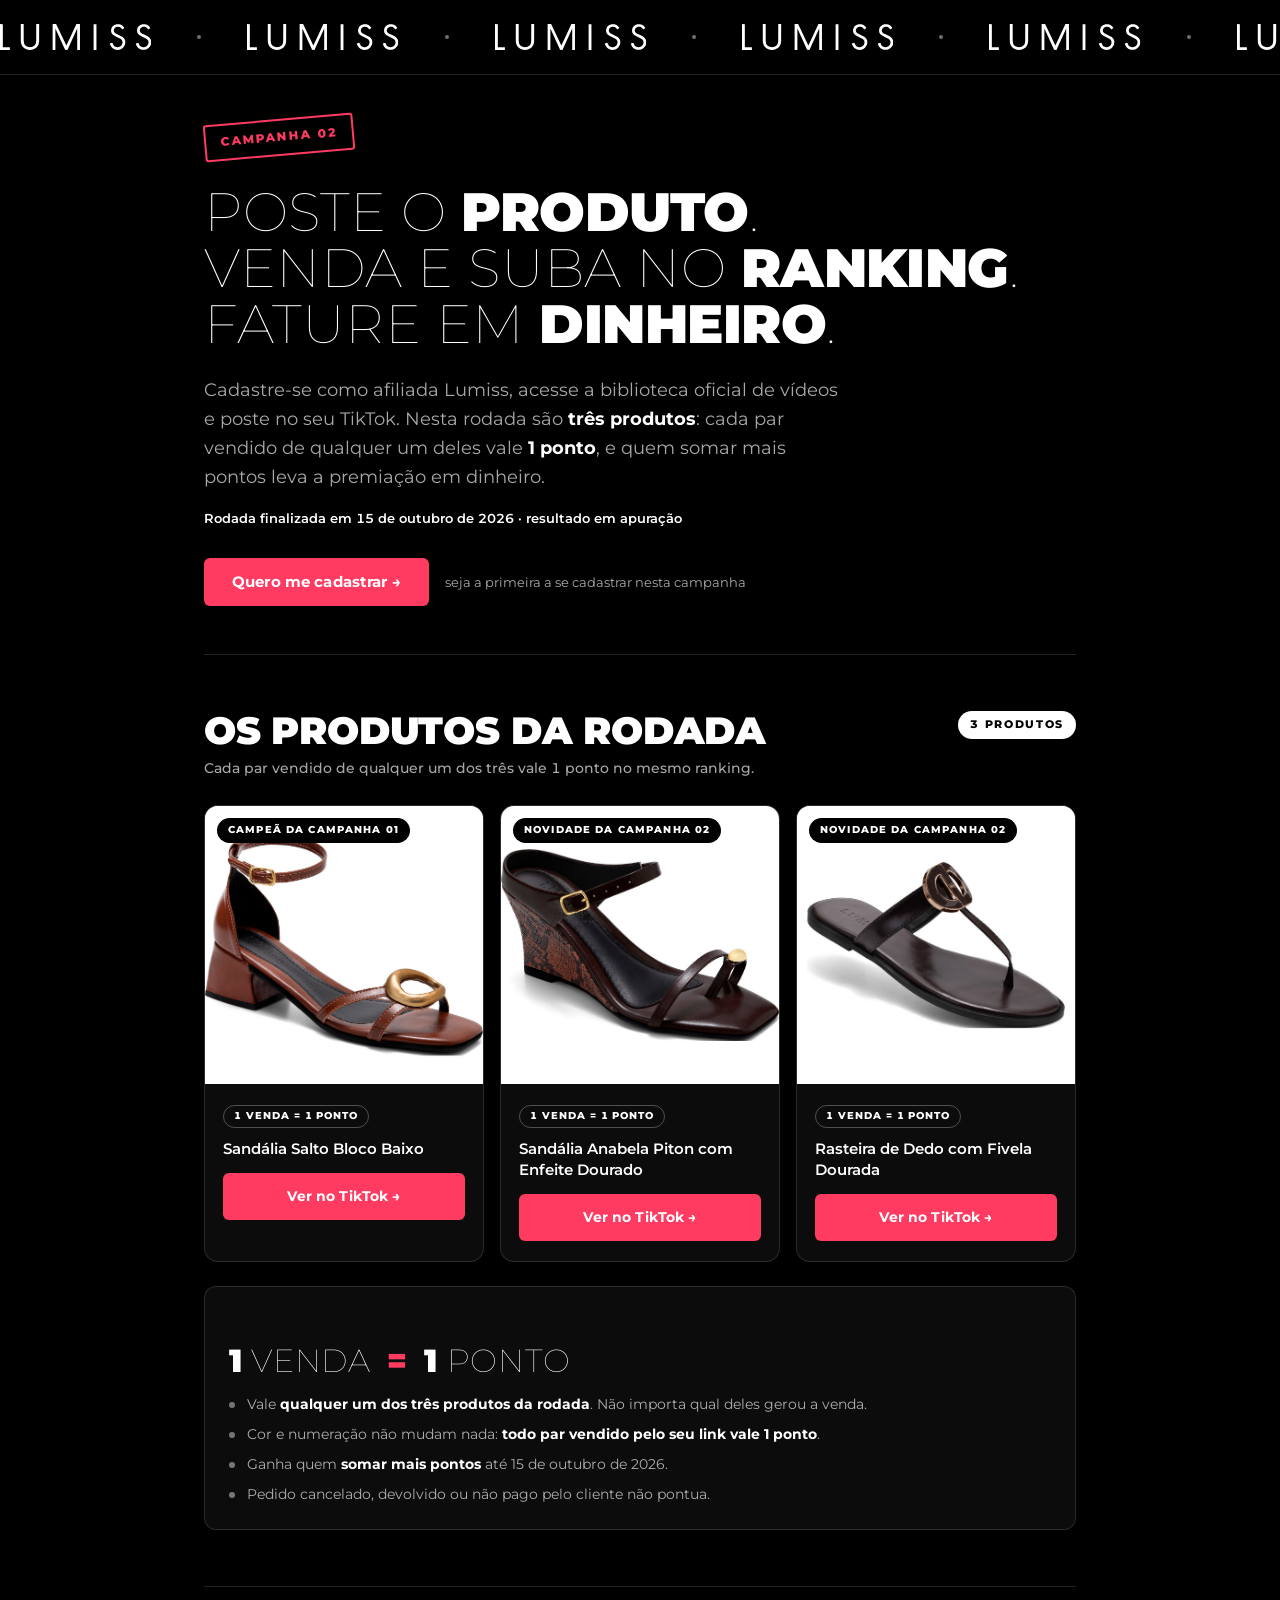
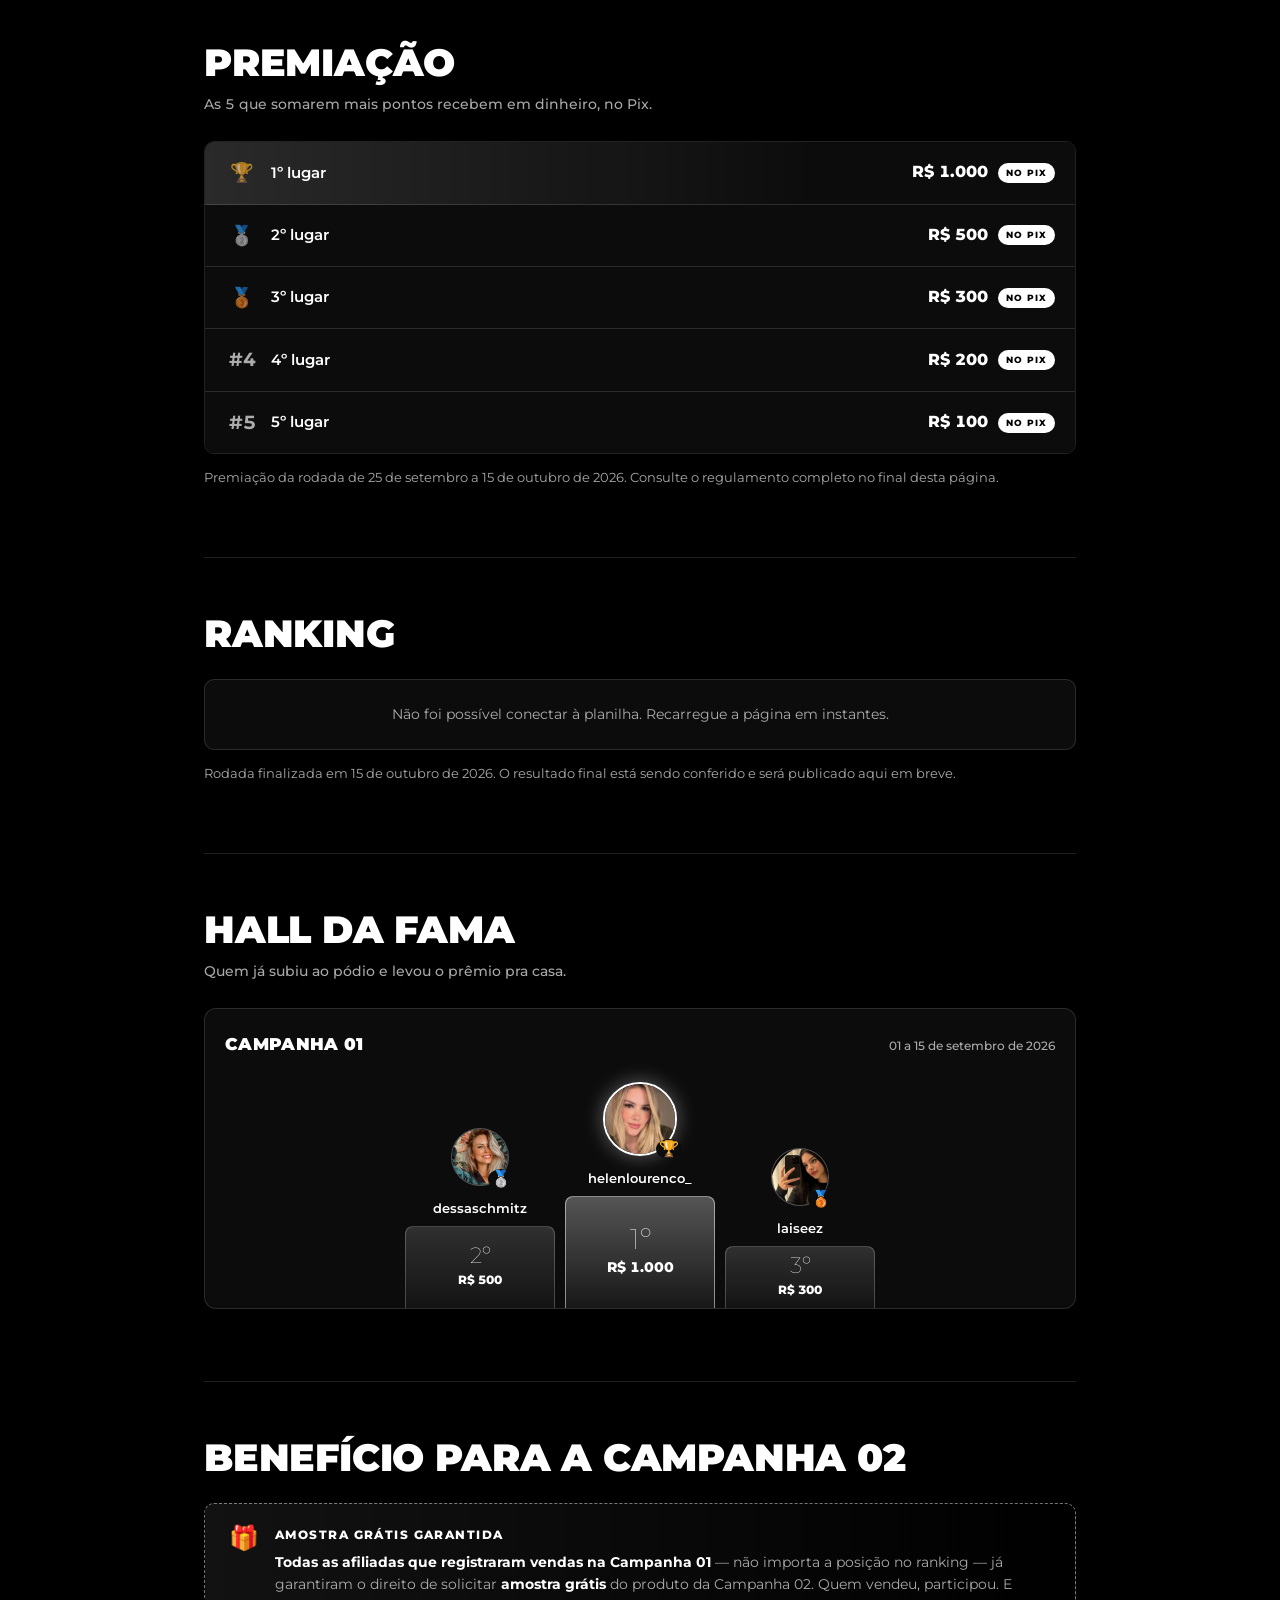
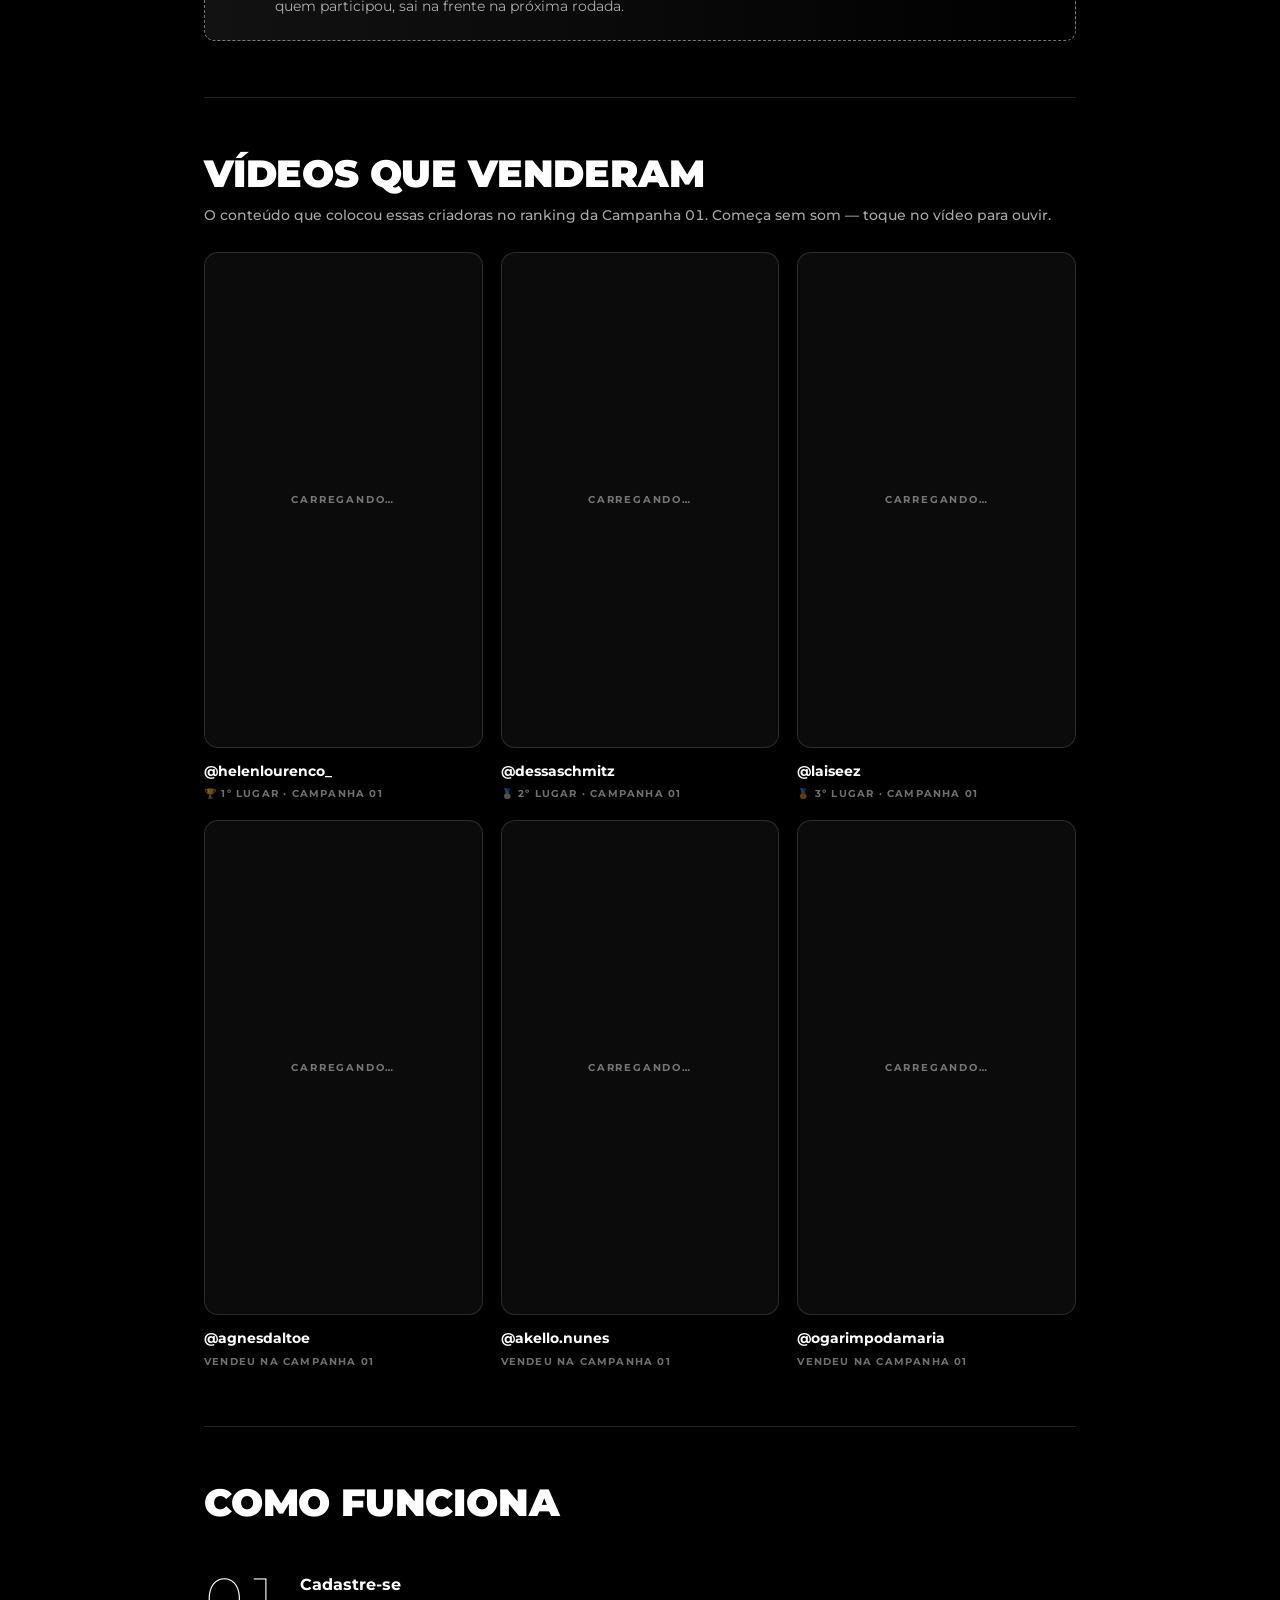
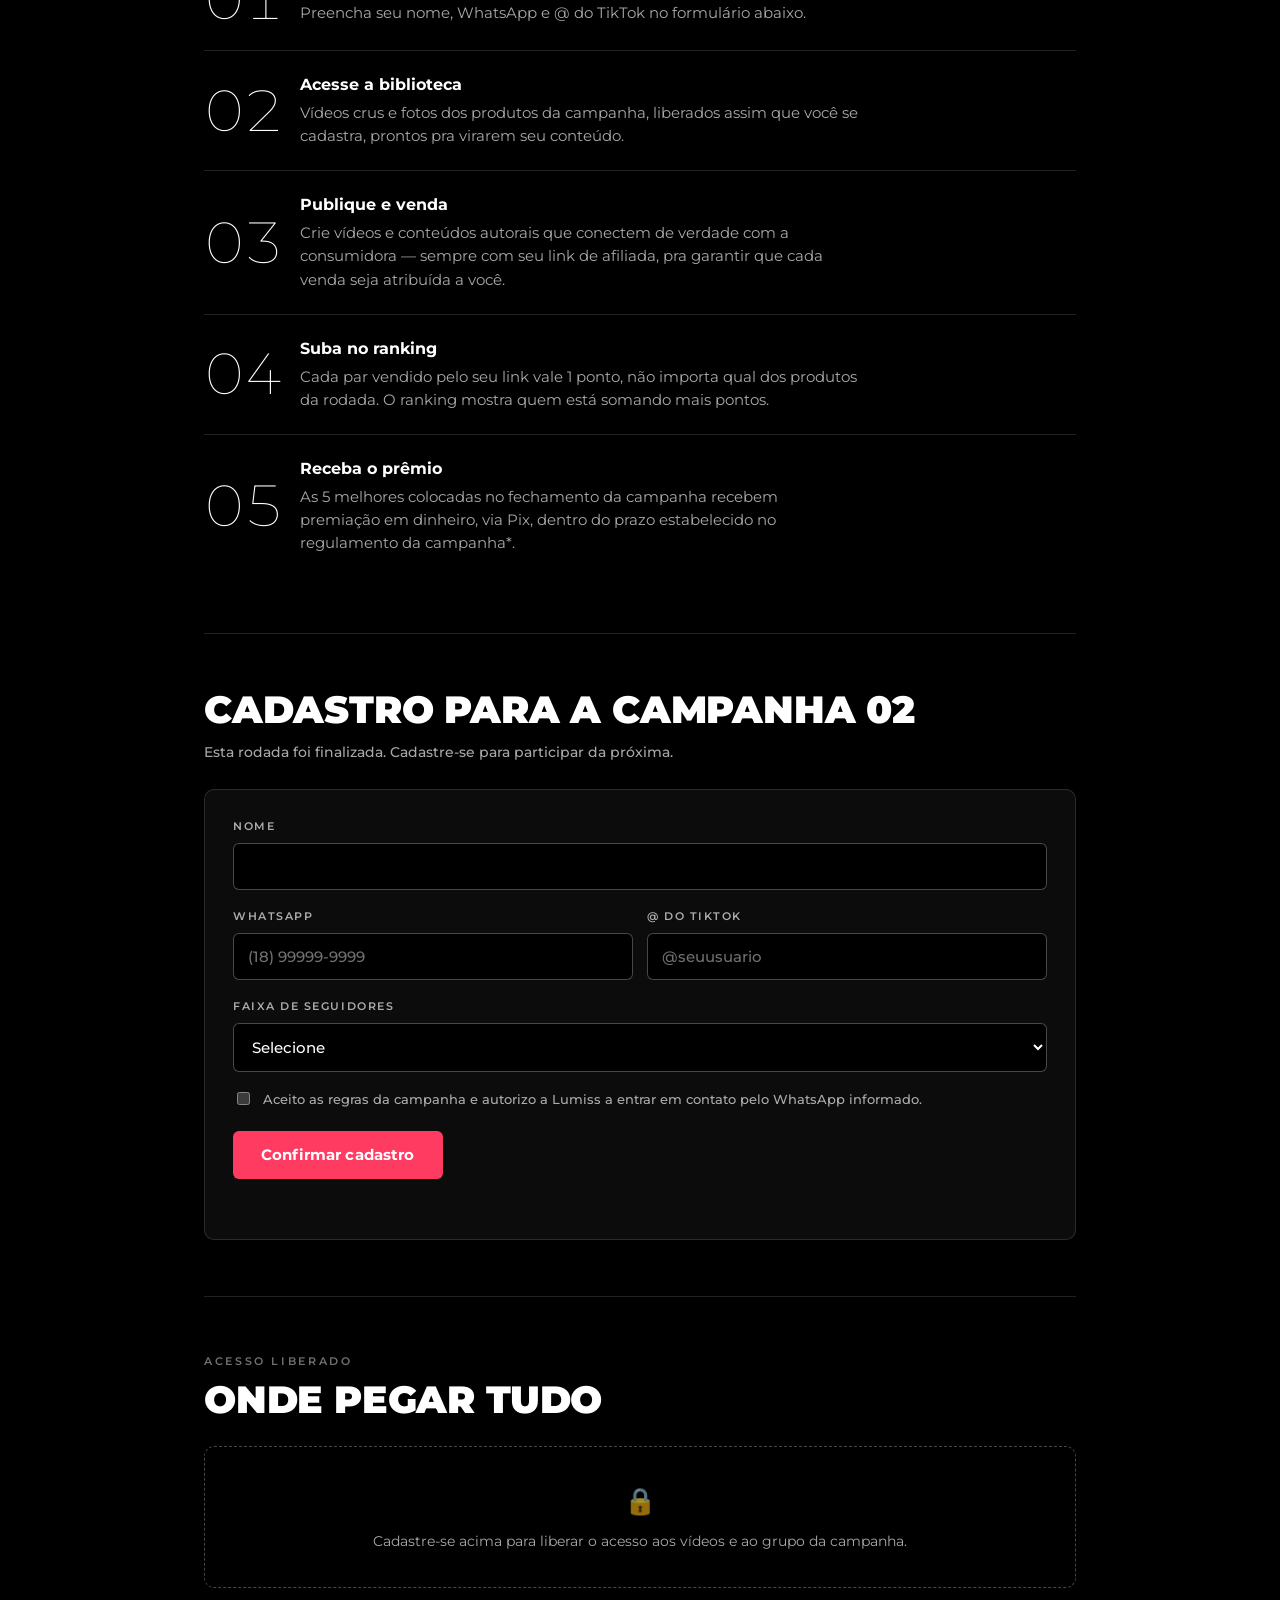
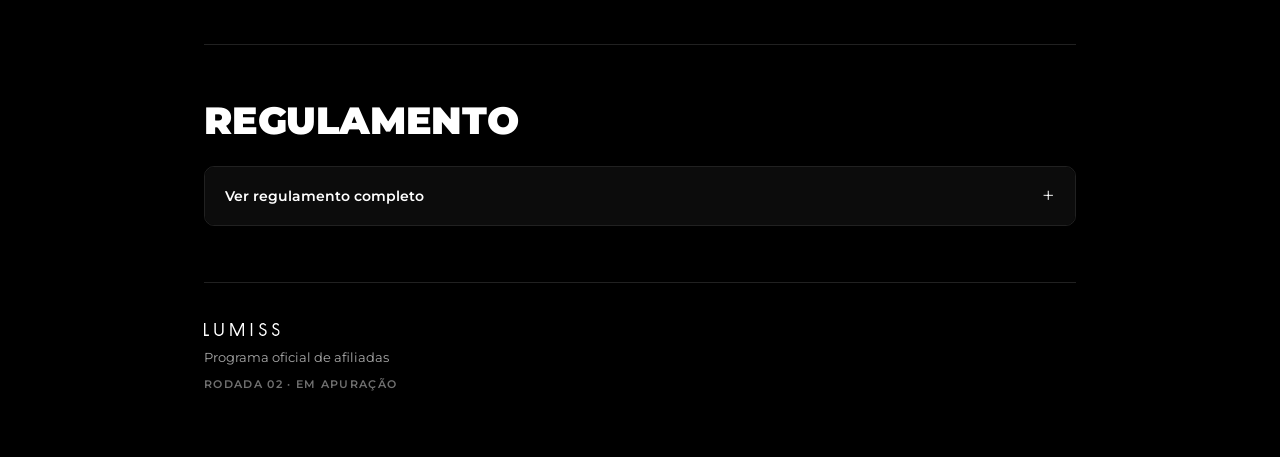
==== commit c075eef3: "Add files via upload" ====
--- a/index.html
+++ b/index.html
@@ -4,245 +4,331 @@
 <meta charset="UTF-8">
 <meta name="viewport" content="width=device-width, initial-scale=1.0">
 <title>Lumiss · Campanha de Afiliados</title>
-<link rel="icon" type="image/png" href="favicon.png">
+<meta name="theme-color" content="#000000">
+<link rel="icon" type="image/png" href="[data-uri]">
 <link rel="preconnect" href="https://fonts.googleapis.com">
-<link href="https://fonts.googleapis.com/css2?family=Bebas+Neue&family=Work+Sans:wght@400;500;600;700&family=JetBrains+Mono:wght@400;500;600&display=swap" rel="stylesheet">
+<link rel="preconnect" href="https://fonts.gstatic.com" crossorigin>
+<link href="https://fonts.googleapis.com/css2?family=Montserrat:wght@100..900&display=swap" rel="stylesheet">
 <style>
+  /* =========================================================
+     IDENTIDADE LUMISS — preto no branco, rosa só nos botões
+     ========================================================= */
   :root{
-    --leather-dark:#221510;
-    --leather-mid:#3a2417;
-    --leather-line:rgba(243,234,216,.16);
-    --paper:#f3ead8;
-    --paper-dim:#cfc2a6;
-    --caramelo:#c97a3e;
-    --caramelo-soft:#e0a468;
-    --stamp:#ff3b62;
-    --gold:#d9b36c;
-    --ok:#7fbf7f;
+    color-scheme:dark;
+    --bg:#000;
+    --surface:#0c0c0c;
+    --line:rgba(255,255,255,.13);
+    --line-strong:rgba(255,255,255,.28);
+    --ink:#fff;
+    --ink-dim:rgba(255,255,255,.66);
+    --ink-faint:rgba(255,255,255,.44);
+    --accent:#ff3b62;          /* rosa: botões e carimbo */
+    --accent-hover:#ff5578;
+    /* destaque da premiação (badges, pódio, 1º lugar).
+       para voltar ao dourado: --prize:#d9b36c; --prize-rgb:217,179,108; */
+    --prize:#fff;
+    --prize-rgb:255,255,255;
+    --on-prize:#000;
+    --ok:#5fd18a;
+    --font:'Montserrat',system-ui,-apple-system,'Segoe UI',Roboto,sans-serif;
   }
   *{box-sizing:border-box;}
-  html{scroll-behavior:smooth;}
+  html{scroll-behavior:smooth;-webkit-text-size-adjust:100%;}
   body{
     margin:0;
-    background:var(--leather-dark);
-    color:var(--paper);
-    font-family:'Work Sans',system-ui,sans-serif;
-    line-height:1.5;
+    background:var(--bg);
+    color:var(--ink);
+    font-family:var(--font);
+    font-weight:400;
+    line-height:1.55;
     -webkit-font-smoothing:antialiased;
+    -moz-osx-font-smoothing:grayscale;
   }
   .wrap{max-width:920px;margin:0 auto;padding:0 24px;}
-  .mono{font-family:'JetBrains Mono',monospace;letter-spacing:.02em;}
-  .display{font-family:'Bebas Neue',sans-serif;letter-spacing:.02em;line-height:.92;}
-
-  /* ---------- top ticket edge ---------- */
-  .ticket-edge{
-    height:14px;
-    background-image:radial-gradient(circle at 12px 0, transparent 7px, var(--leather-dark) 7.5px);
-    background-size:24px 14px;
-    background-repeat:repeat-x;
-  }
-
-  /* ---------- header ---------- */
-  header{padding:40px 0 8px;}
-  .brandrow{display:flex;align-items:center;justify-content:space-between;}
-  .brand{font-family:'Bebas Neue',sans-serif;font-size:22px;letter-spacing:.16em;color:var(--paper);}
-  .brand span{color:var(--caramelo-soft);}
-  .brand img{height:36px;display:block;}
-  .tag{
-    border:1px solid var(--leather-line);
-    padding:4px 10px;
-    border-radius:999px;
-    font-size:11px;
-    text-transform:uppercase;
-    letter-spacing:.12em;
-    color:var(--paper-dim);
+  .mono{font-variant-numeric:tabular-nums;}
+  .display{font-family:var(--font);text-transform:uppercase;line-height:1.04;}
+  .sr-only{position:absolute;width:1px;height:1px;overflow:hidden;clip:rect(0,0,0,0);}
+
+  /* ---------- faixa animada com a logo ---------- */
+  .marquee-wrap{
+    --mq-h:26px; --mq-gap:46px; --mq-speed:40s;
+    overflow:hidden;background:var(--bg);
+    border-bottom:1px solid var(--line);
+    padding:24px 0;
+  }
+  .marquee-track{
+    display:flex;align-items:center;width:max-content;
+    animation:marquee var(--mq-speed) linear infinite;
+  }
+  .mq-item{
+    display:flex;align-items:center;flex-shrink:0;
+    gap:var(--mq-gap);padding-right:var(--mq-gap);
+  }
+  .mq-logo{
+    display:block;height:var(--mq-h);width:calc(var(--mq-h) * 5.8207);
+    fill:currentColor;color:var(--ink);
+  }
+  .mq-dot{width:4px;height:4px;border-radius:50%;background:var(--ink-faint);flex-shrink:0;}
+  @keyframes marquee{
+    from{transform:translateX(-50%);}
+    to{transform:translateX(0%);}
   }
 
   /* ---------- hero ---------- */
-  .hero{padding:56px 0 40px;position:relative;}
+  .hero{padding:44px 0 48px;position:relative;}
   .stamp{
     display:inline-block;
-    border:3px solid var(--stamp);
-    color:var(--stamp);
-    font-family:'Bebas Neue',sans-serif;
-    font-size:15px;
-    letter-spacing:.14em;
-    padding:6px 14px;
+    border:2.5px solid var(--accent);
+    color:var(--accent);
+    font-size:12px;font-weight:800;
+    letter-spacing:.18em;text-transform:uppercase;
+    padding:7px 14px;
     transform:rotate(-5deg);
-    mix-blend-mode:screen;
-    border-radius:4px;
-    margin-bottom:22px;
+    border-radius:3px;
+    margin-bottom:28px;
   }
   h1.display{
-    font-size:clamp(42px,8vw,84px);
-    color:var(--paper);
-    margin:0 0 18px;
-    max-width:11ch;
-  }
-  h1.display em{font-style:normal;color:var(--caramelo-soft);}
+    font-size:clamp(30px,5.6vw,54px);
+    font-weight:100;letter-spacing:.01em;
+    color:var(--ink);
+    margin:0 0 24px;
+  }
+  h1.display b{font-weight:900;letter-spacing:-.01em;}
   .hero p.lead{
-    font-size:clamp(16px,2.2vw,19px);
-    color:var(--paper-dim);
-    max-width:46ch;
-    margin:0 0 14px;
-  }
+    font-size:clamp(15px,1.9vw,17.5px);
+    color:var(--ink-dim);
+    max-width:54ch;line-height:1.65;
+    margin:0 0 16px;
+  }
+  .hero p.lead strong{color:var(--ink);font-weight:700;}
   .hero-dates{
-    font-size:12.5px;letter-spacing:.05em;color:var(--caramelo-soft);
-    margin:0 0 28px;
-  }
-  .cta-row{display:flex;gap:14px;flex-wrap:wrap;align-items:center;}
-  .product-card{
-    border:1px solid var(--leather-line);border-radius:12px;overflow:hidden;
-    background:var(--leather-mid);
-  }
-  .product-card .pc-gallery{display:grid;grid-template-columns:1fr 1fr;gap:3px;background:var(--leather-line);}
-  .product-card .pc-gallery img{width:100%;aspect-ratio:3/4;object-fit:contain;display:block;background:#fff;}
-  .product-card .pc-body{padding:16px;}
-  .product-card .pc-round{
-    font-size:11px;text-transform:uppercase;letter-spacing:.12em;
-    color:var(--caramelo-soft);margin:0 0 6px;
-  }
-  .product-card h4{margin:0 0 12px;font-size:15px;line-height:1.3;color:var(--paper);}
-  .product-card a.btn{
-    width:100%;justify-content:center;padding:11px 16px;font-size:13px;
-  }
+    font-size:13px;font-weight:600;color:var(--ink);
+    margin:0 0 30px;
+  }
+  .cta-row{display:flex;gap:16px;flex-wrap:wrap;align-items:center;}
+  .counter{font-size:13px;color:var(--ink-dim);}
+  .counter b{color:var(--ink);font-weight:800;}
+
+  /* ---------- botões (rosa Lumiss) ---------- */
   .btn{
-    display:inline-flex;align-items:center;gap:8px;
-    background:var(--stamp);
-    color:#fff;
-    font-weight:600;
-    padding:14px 26px;
-    border-radius:6px;
-    text-decoration:none;
-    border:none;
-    cursor:pointer;
-    font-size:15px;
-    font-family:'Work Sans',sans-serif;
+    display:inline-flex;align-items:center;justify-content:center;gap:8px;
+    background:var(--accent);color:#fff;
+    font-family:var(--font);font-weight:700;font-size:14.5px;letter-spacing:.01em;
+    padding:15px 28px;border-radius:6px;border:none;
+    text-decoration:none;cursor:pointer;
     transition:transform .15s ease, background .15s ease;
   }
-  .btn:hover{transform:translateY(-1px);background:#ff5578;}
-  .btn:focus-visible{outline:2px solid var(--paper);outline-offset:3px;}
-  .counter{font-size:13px;color:var(--paper-dim);}
-  .counter b{color:var(--gold);}
-
-  /* ---------- section shell ---------- */
-  section{padding:52px 0;border-top:1px dashed var(--leather-line);}
+  .btn:hover{transform:translateY(-1px);background:var(--accent-hover);}
+  .btn:focus-visible{outline:2px solid var(--ink);outline-offset:3px;}
+  .btn:disabled{opacity:.7;cursor:progress;transform:none;}
+  .btn.ghost{background:transparent;border:1px solid var(--line-strong);color:var(--ink);}
+  .btn.ghost:hover{background:rgba(255,255,255,.06);}
+
+  /* ---------- estrutura das seções ---------- */
+  section{padding:56px 0;border-top:1px solid var(--line);}
   .eyebrow{
-    font-size:12px;text-transform:uppercase;letter-spacing:.18em;
-    color:var(--caramelo-soft);margin:0 0 8px;
-  }
-  h2.display{font-size:clamp(30px,5vw,46px);margin:0 0 28px;color:var(--paper);}
-  .section-dates{font-size:12.5px;color:var(--paper-dim);margin:-16px 0 28px;}
-
-  /* ---------- steps ---------- */
-  .steps{display:grid;gap:0;}
-  .step{
-    display:grid;grid-template-columns:52px 1fr;gap:10px;
-    padding:20px 0;border-bottom:1px solid var(--leather-line);
-    align-items:center;
-  }
-  .step:last-child{border-bottom:none;}
-  .step .num{
-    font-family:'Bebas Neue',sans-serif;
-    font-size:54px;line-height:1;color:var(--leather-line);
-    -webkit-text-stroke:1.4px var(--paper-dim);
-    color:transparent;
-  }
-  .step h3{margin:2px 0 4px;font-size:17px;color:var(--paper);}
-  .step p{margin:0;color:var(--paper-dim);font-size:14.5px;max-width:52ch;}
-
-  /* ---------- prizes ---------- */
-  .prize-list{border:1px solid var(--leather-line);border-radius:10px;overflow:hidden;}
+    font-size:11px;font-weight:600;text-transform:uppercase;
+    letter-spacing:.24em;color:var(--ink-faint);margin:0 0 10px;
+  }
+  h2.display{
+    font-size:clamp(24px,4vw,38px);font-weight:900;letter-spacing:-.005em;
+    color:var(--ink);margin:0 0 26px;
+  }
+  .section-dates{font-size:13.5px;font-weight:500;color:var(--ink-dim);margin:-14px 0 26px;line-height:1.55;}
+
+  /* ---------- vitrine de produtos ---------- */
+  .prod-head{
+    display:flex;align-items:flex-start;justify-content:space-between;
+    gap:14px;flex-wrap:wrap;margin-bottom:26px;
+  }
+  .prod-head h2{margin-bottom:8px;}
+  .prod-head .section-dates{margin:0;}
+  .pp-count{
+    font-size:10.5px;font-weight:800;letter-spacing:.16em;text-transform:uppercase;
+    color:var(--bg);background:var(--ink);
+    padding:6px 12px;border-radius:999px;white-space:nowrap;
+  }
+  .showcase{display:grid;grid-template-columns:1fr 1fr;gap:20px;}
+  .showcase.tres{grid-template-columns:repeat(3,1fr);gap:16px;}
+  @media(max-width:700px){.showcase,.showcase.tres{grid-template-columns:1fr;gap:14px;}}
+  .sc-card{
+    position:relative;border-radius:14px;overflow:hidden;
+    border:1px solid var(--line);background:var(--surface);
+    transition:transform .35s cubic-bezier(.2,.8,.3,1), border-color .35s ease, box-shadow .35s ease;
+  }
+  .sc-card:hover{
+    transform:translateY(-5px);
+    border-color:rgba(255,255,255,.5);
+    box-shadow:0 22px 50px rgba(0,0,0,.7), 0 0 0 1px rgba(255,255,255,.12);
+  }
+  .sc-photo{position:relative;aspect-ratio:1/1;overflow:hidden;background:#fff;}
+  .sc-photo img{
+    width:100%;height:100%;object-fit:contain;display:block;
+    transition:transform .6s cubic-bezier(.2,.8,.3,1);
+  }
+  .sc-card:hover .sc-photo img{transform:scale(1.07);}
+  .sc-shine{
+    position:absolute;inset:0;pointer-events:none;
+    background:linear-gradient(115deg, transparent 38%, rgba(255,255,255,.55) 50%, transparent 62%);
+    transform:translateX(-120%);
+  }
+  .sc-card:hover .sc-shine{transition:transform .9s ease;transform:translateX(120%);}
+  .sc-tag{
+    position:absolute;top:12px;left:12px;z-index:2;
+    font-size:9.5px;font-weight:800;letter-spacing:.12em;text-transform:uppercase;
+    color:#fff;background:#000;
+    padding:5px 11px;border-radius:999px;
+  }
+  .sc-body{padding:18px 18px 20px;}
+  .sc-point{
+    display:inline-block;margin:0 0 10px;padding:3px 10px;
+    border:1px solid var(--line-strong);border-radius:999px;
+    font-size:9.5px;font-weight:800;letter-spacing:.1em;text-transform:uppercase;color:var(--ink);
+  }
+  .sc-name{font-size:15px;font-weight:600;line-height:1.4;color:var(--ink);margin:0 0 14px;}
+  .sc-body .btn{width:100%;font-size:13.5px;padding:13px 16px;}
+  .sc-plus{
+    position:absolute;z-index:3;left:50%;top:50%;
+    transform:translate(-50%,-50%);
+    width:46px;height:46px;border-radius:50%;
+    display:flex;align-items:center;justify-content:center;
+    font-size:26px;font-weight:300;line-height:1;
+    color:var(--bg);background:var(--ink);
+    box-shadow:0 0 0 6px var(--bg);
+  }
+  @media(max-width:700px){.sc-plus{display:none;}}
+
+  /* card de produto em segredo (entre campanhas) */
+  .product-card{border:1px solid var(--line-strong);border-radius:12px;overflow:hidden;background:var(--surface);}
+  .pm-art{
+    position:relative;display:flex;align-items:center;justify-content:center;
+    aspect-ratio:1/1;
+    background:
+      repeating-linear-gradient(45deg, rgba(255,255,255,.04) 0 12px, transparent 12px 24px),
+      var(--bg);
+  }
+  .pm-num{font-size:150px;font-weight:100;line-height:1;color:var(--ink);opacity:.45;}
+  .pm-q{
+    position:absolute;font-size:80px;font-weight:900;
+    color:var(--accent);animation:teaserPulse 2.2s ease-in-out infinite;
+  }
+  .pc-body{padding:16px;}
+  .pc-round{
+    font-size:10.5px;font-weight:700;text-transform:uppercase;letter-spacing:.16em;
+    color:var(--ink-dim);margin:0 0 6px;
+  }
+  .product-card h4{margin:0 0 12px;font-size:15px;font-weight:700;line-height:1.3;color:var(--ink);}
+  .pm-soon{
+    text-align:center;border:1px dashed var(--line-strong);color:var(--ink);
+    border-radius:8px;padding:9px;font-size:10.5px;font-weight:700;
+    letter-spacing:.14em;text-transform:uppercase;
+  }
+
+  /* ---------- como pontua ---------- */
+  .pontos-card{
+    margin-top:24px;padding:24px;border-radius:12px;
+    border:1px solid var(--line);background:var(--surface);
+  }
+  .pontos-eq{
+    font-size:clamp(23px,3.6vw,32px);font-weight:100;line-height:1.1;
+    text-transform:uppercase;letter-spacing:.02em;color:var(--ink);margin-bottom:16px;
+  }
+  .pontos-eq b{font-weight:900;}
+  .pontos-eq i{font-style:normal;font-weight:900;color:var(--accent);margin:0 8px;}
+  .pontos-list{margin:0;padding:0;list-style:none;display:grid;gap:9px;}
+  .pontos-list li{position:relative;padding-left:18px;font-size:13.5px;line-height:1.55;color:var(--ink-dim);}
+  .pontos-list li::before{content:'';position:absolute;left:0;top:8px;width:6px;height:6px;border-radius:50%;background:var(--ink-faint);}
+  .pontos-list strong{color:var(--ink);font-weight:700;}
+
+  /* ---------- premiação ---------- */
+  .prize-list{border:1px solid var(--line);border-radius:10px;overflow:hidden;}
   .prize-row{
-    display:flex;justify-content:space-between;align-items:center;
-    padding:16px 20px;border-bottom:1px solid var(--leather-line);
-    background:var(--leather-mid);
+    display:flex;justify-content:space-between;align-items:center;gap:12px;
+    padding:16px 20px;border-bottom:1px solid var(--line);
+    background:var(--surface);
   }
   .prize-row:last-child{border-bottom:none;}
-  .prize-row.gold{background:linear-gradient(90deg, rgba(217,179,108,.16), transparent);}
+  .prize-row.gold{background:linear-gradient(90deg, rgba(var(--prize-rgb),.12), rgba(var(--prize-rgb),0) 70%), var(--surface);}
   .place{display:flex;align-items:center;gap:12px;}
-  .place .rank{font-family:'Bebas Neue',sans-serif;font-size:22px;color:var(--gold);min-width:34px;}
-  .place .lbl{font-size:14.5px;color:var(--paper);}
-  .amount{font-family:'JetBrains Mono',monospace;font-weight:600;color:var(--paper);}
-  .amount-wrap{display:flex;align-items:center;gap:8px;}
+  .place .rank{font-size:19px;font-weight:700;color:var(--ink-dim);min-width:34px;text-align:center;}
+  .place .lbl{font-size:14.5px;font-weight:600;color:var(--ink);}
+  .amount{font-size:16px;font-weight:800;color:var(--ink);font-variant-numeric:tabular-nums;}
+  .amount-wrap{display:flex;align-items:center;gap:10px;}
   .pix-tag{
-    font-family:'JetBrains Mono',monospace;font-size:10.5px;font-weight:600;
-    letter-spacing:.04em;color:var(--leather-dark);background:var(--gold);
-    padding:2px 7px;border-radius:999px;
-  }
-  .prize-note{margin-top:12px;font-size:12.5px;color:var(--paper-dim);}
-  .prize-note code{background:var(--leather-mid);padding:2px 6px;border-radius:4px;}
+    font-size:9px;font-weight:800;letter-spacing:.12em;
+    color:var(--on-prize);background:var(--prize);
+    padding:3px 8px;border-radius:999px;
+  }
+  .prize-note{margin-top:14px;font-size:12.5px;color:var(--ink-dim);line-height:1.6;}
+  .prize-note strong{color:var(--ink);}
+
+  /* ---------- benefício ---------- */
   .bonus-card{
-    display:flex;gap:14px;align-items:flex-start;
-    margin-top:18px;padding:20px 22px;border-radius:10px;
-    border:1px dashed var(--gold);
-    background:linear-gradient(90deg, rgba(217,179,108,.10), transparent);
+    display:flex;gap:16px;align-items:flex-start;
+    padding:22px 24px;border-radius:10px;
+    border:1px dashed rgba(var(--prize-rgb),.45);
+    background:linear-gradient(90deg, rgba(var(--prize-rgb),.07), transparent);
   }
   .bonus-card .ic{font-size:24px;line-height:1;}
   .bonus-card h4{
-    margin:0 0 6px;font-size:13px;text-transform:uppercase;
-    letter-spacing:.08em;color:var(--gold);
-  }
-  .bonus-card p{margin:0;font-size:13.5px;color:var(--paper-dim);line-height:1.55;}
-  .bonus-card p strong{color:var(--paper);}
+    margin:0 0 6px;font-size:12px;font-weight:800;text-transform:uppercase;
+    letter-spacing:.12em;color:var(--prize);
+  }
+  .bonus-card p{margin:0;font-size:14px;color:var(--ink-dim);line-height:1.6;}
+  .bonus-card p strong{color:var(--ink);font-weight:700;}
 
   /* ---------- ranking ---------- */
-  .ranking-list{border:1px solid var(--leather-line);border-radius:10px;overflow:hidden;}
   .ranking-wrap{position:relative;}
+  .ranking-list{border:1px solid var(--line);border-radius:10px;overflow:hidden;background:var(--surface);}
   #confettiCanvas{
     position:absolute;inset:0;width:100%;height:100%;
     pointer-events:none;z-index:5;
   }
   .ranking-row{
     display:flex;justify-content:space-between;align-items:center;gap:14px;
-    padding:14px 20px;border-bottom:1px solid var(--leather-line);
-    background:var(--leather-mid);
+    padding:14px 20px;border-bottom:1px solid var(--line);
+    background:var(--surface);
     opacity:0;transform:translateY(14px);
     transition:opacity .5s ease, transform .5s cubic-bezier(.2,.8,.3,1);
   }
   .ranking-row.revealed{opacity:1;transform:translateY(0);}
   .ranking-row:last-child{border-bottom:none;}
-  .ranking-row.top3{background:linear-gradient(90deg, rgba(217,179,108,.14), transparent);}
+  .ranking-row.top3{background:linear-gradient(90deg, rgba(var(--prize-rgb),.08), transparent 70%), var(--surface);}
   .ranking-row.rank-1{
-    background:linear-gradient(90deg, rgba(217,179,108,.38), rgba(217,179,108,.05));
-    box-shadow:inset 0 0 0 1.5px rgba(217,179,108,.7), 0 0 26px rgba(217,179,108,.16);
+    background:linear-gradient(90deg, rgba(var(--prize-rgb),.22), rgba(var(--prize-rgb),.03)), var(--surface);
+    box-shadow:inset 0 0 0 1.5px rgba(var(--prize-rgb),.6), 0 0 26px rgba(var(--prize-rgb),.12);
     padding-top:22px;padding-bottom:22px;
     position:relative;overflow:hidden;
   }
   /* brilho que atravessa a linha da campeã */
   .ranking-row.rank-1::after{
     content:'';position:absolute;inset:0;pointer-events:none;
-    background:linear-gradient(115deg, transparent 40%, rgba(255,255,255,.18) 50%, transparent 60%);
+    background:linear-gradient(115deg, transparent 40%, rgba(255,255,255,.16) 50%, transparent 60%);
     transform:translateX(-120%);
   }
-  .ranking-row.rank-1.revealed::after{
-    animation:champShine 2.6s ease .5s infinite;
-  }
+  .ranking-row.rank-1.revealed::after{animation:champShine 2.6s ease .5s infinite;}
   @keyframes champShine{
     0%{transform:translateX(-120%);}
     35%,100%{transform:translateX(120%);}
   }
   .ranking-row.rank-1 .name{
-    font-size:18px;font-weight:700;color:var(--paper);
-    text-shadow:0 0 18px rgba(217,179,108,.35);
-  }
-  .ranking-row.rank-1 .rk{
-    animation:champPulse 2.4s ease-in-out infinite;
-  }
+    font-size:18px;font-weight:800;color:var(--ink);
+    text-shadow:0 0 18px rgba(var(--prize-rgb),.3);
+  }
+  .ranking-row.rank-1 .rk{animation:champPulse 2.4s ease-in-out infinite;font-size:22px;}
   @keyframes champPulse{
     0%,100%{transform:scale(1);}
     50%{transform:scale(1.15);}
   }
   .champ-badge{
-    font-family:'JetBrains Mono',monospace;font-size:9.5px;font-weight:700;
-    letter-spacing:.14em;text-transform:uppercase;
-    color:var(--leather-dark);background:var(--gold);
+    font-size:9px;font-weight:800;letter-spacing:.14em;text-transform:uppercase;
+    color:var(--on-prize);background:var(--prize);
     padding:3px 9px;border-radius:999px;white-space:nowrap;
-    box-shadow:0 0 14px rgba(217,179,108,.5);
+    box-shadow:0 0 14px rgba(var(--prize-rgb),.4);
   }
   .ranking-row.rank-1 .prize-badge{
     font-size:12px;padding:4px 11px;
-    box-shadow:0 0 16px rgba(217,179,108,.45);
+    box-shadow:0 0 16px rgba(var(--prize-rgb),.4);
   }
   .ranking-row.pop{animation:rowPop .55s cubic-bezier(.2,1.2,.4,1);}
   @keyframes rowPop{
@@ -252,124 +338,271 @@
   }
   .ranking-pos{display:flex;align-items:center;gap:12px;min-width:0;}
   .ranking-pos .rk{
-    font-family:'JetBrains Mono',monospace;font-size:15px;color:var(--gold);
+    font-size:15px;font-weight:700;color:var(--ink-dim);
     min-width:30px;text-align:center;flex-shrink:0;
   }
-  .ranking-row.rank-1 .rk{font-size:22px;}
   .ranking-pos .who{display:flex;align-items:center;gap:9px;flex-wrap:wrap;min-width:0;}
-  .ranking-pos .name{font-size:14.5px;color:var(--paper);}
-  .ranking-pos .handle{font-size:12.5px;color:var(--paper-dim);}
+  .ranking-pos .name{font-size:14.5px;font-weight:600;color:var(--ink);}
+  .ranking-pos .handle{font-size:12.5px;color:var(--ink-dim);}
   .prize-badge{
-    font-family:'JetBrains Mono',monospace;font-size:10.5px;font-weight:600;
-    letter-spacing:.04em;color:var(--leather-dark);background:var(--gold);
-    padding:2px 8px;border-radius:999px;white-space:nowrap;
-  }
-  .ranking-items{
-    display:flex;align-items:center;flex-shrink:0;
-  }
-  @media (prefers-reduced-motion: reduce){
-    .ranking-row{opacity:1;transform:none;transition:none;}
-    .ranking-row.pop{animation:none;}
-  }
-  .ranking-empty{color:var(--paper-dim);font-size:13.5px;padding:24px;text-align:center;}
-  .ranking-soon{padding:34px 24px;text-align:center;}
+    font-size:11px;font-weight:800;letter-spacing:.03em;
+    color:var(--on-prize);background:var(--prize);
+    padding:3px 9px;border-radius:999px;white-space:nowrap;
+    font-variant-numeric:tabular-nums;
+  }
+  .ranking-items{display:flex;align-items:center;flex-shrink:0;}
+  .ranking-empty{color:var(--ink-dim);font-size:13.5px;padding:24px;text-align:center;}
+  .ranking-soon{padding:40px 24px;text-align:center;}
   .ranking-soon .rs-days{
-    font-family:'Bebas Neue',sans-serif;font-size:40px;line-height:1;
-    color:var(--gold);letter-spacing:.03em;margin-bottom:10px;
-  }
-  .ranking-soon p{
-    margin:0 auto;max-width:44ch;font-size:13.5px;line-height:1.6;
-    color:var(--paper-dim);
-  }
-  .ranking-soon strong{color:var(--paper);}
-  @media(max-width:640px){
-    .ranking-soon{padding:26px 16px;}
-    .ranking-soon .rs-days{font-size:31px;}
-    .ranking-soon p{font-size:12.5px;}
-  }
-
-  /* ---------- regulamento ---------- */
-  .reg-details{border:1px solid var(--leather-line);border-radius:10px;overflow:hidden;}
-  .reg-details summary{
-    cursor:pointer;padding:18px 20px;font-size:14px;color:var(--paper);
-    background:var(--leather-mid);list-style:none;display:flex;align-items:center;justify-content:space-between;
-  }
-  .reg-details summary::-webkit-details-marker{display:none;}
-  .reg-details summary::after{content:'+';font-size:20px;color:var(--caramelo-soft);}
-  .reg-details[open] summary::after{content:'–';}
-  .reg-block{padding:8px 24px 28px;max-height:520px;overflow-y:auto;}
-  .reg-block h3{
-    font-size:13px;text-transform:uppercase;letter-spacing:.06em;
-    color:var(--caramelo-soft);margin:22px 0 8px;
-  }
-  .reg-block h3:first-child{margin-top:20px;}
-  .reg-block p, .reg-block li{font-size:13px;line-height:1.6;color:var(--paper-dim);margin:0 0 8px;}
-  .reg-block ul, .reg-block ol{margin:0 0 8px;padding-left:20px;}
-  .reg-block strong{color:var(--paper);}
+    font-size:40px;font-weight:100;line-height:1;text-transform:uppercase;
+    letter-spacing:.04em;color:var(--ink);margin-bottom:14px;
+  }
+  .ranking-soon .rs-days b{font-weight:900;}
+  .ranking-soon p{margin:0 auto;max-width:46ch;font-size:13.5px;line-height:1.65;color:var(--ink-dim);}
+  .ranking-soon strong{color:var(--ink);}
+
+  /* ---------- hall da fama ---------- */
+  .hall-card{
+    border:1px solid var(--line);border-radius:12px;
+    background:var(--surface);padding:22px 20px 0;margin-bottom:16px;overflow:hidden;
+  }
+  .hall-head{
+    display:flex;align-items:baseline;justify-content:space-between;
+    gap:10px;flex-wrap:wrap;margin-bottom:24px;
+  }
+  .hall-title{font-size:17px;font-weight:900;text-transform:uppercase;letter-spacing:.02em;color:var(--ink);}
+  .hall-period{font-size:11.5px;font-weight:500;color:var(--ink-dim);}
+  .podium{display:flex;align-items:flex-end;justify-content:center;gap:10px;}
+  .podium-col{flex:1;max-width:150px;text-align:center;}
+  .podium-medal{font-size:26px;line-height:1;margin-bottom:6px;}
+  .podium-face{position:relative;display:inline-block;margin-bottom:8px;}
+  .podium-photo{
+    display:block;width:58px;height:58px;border-radius:50%;object-fit:cover;
+    border:1px solid var(--line-strong);background:#111;
+  }
+  .podium-col.p1 .podium-photo{
+    width:74px;height:74px;border:2px solid var(--prize);
+    box-shadow:0 0 20px rgba(var(--prize-rgb),.35);
+  }
+  .podium-badge{
+    position:absolute;right:-5px;bottom:-3px;font-size:16px;line-height:1;
+    background:var(--surface);border-radius:50%;padding:2px 3px;
+  }
+  .podium-name{
+    font-size:12.5px;font-weight:600;color:var(--ink);margin-bottom:8px;
+    word-break:break-word;line-height:1.3;
+  }
+  .podium-base{
+    border-radius:8px 8px 0 0;display:flex;flex-direction:column;
+    align-items:center;justify-content:center;gap:4px;padding:10px 6px;
+    background:linear-gradient(180deg, rgba(var(--prize-rgb),.15), rgba(var(--prize-rgb),.03));
+    border:1px solid rgba(var(--prize-rgb),.22);border-bottom:none;
+  }
+  .podium-col.p1 .podium-base{
+    height:112px;
+    background:linear-gradient(180deg, rgba(var(--prize-rgb),.30), rgba(var(--prize-rgb),.05));
+    border-color:rgba(var(--prize-rgb),.5);
+  }
+  .podium-col.p2 .podium-base{height:82px;}
+  .podium-col.p3 .podium-base{height:62px;}
+  .podium-pos{font-size:22px;font-weight:100;line-height:1;color:var(--ink);}
+  .podium-col.p1 .podium-pos{font-size:28px;}
+  .podium-prize{font-size:12px;font-weight:800;color:var(--ink);font-variant-numeric:tabular-nums;}
+  .podium-col.p1 .podium-prize{font-size:14px;color:var(--prize);}
+  @media(max-width:480px){
+    .podium-col{max-width:none;}
+    .podium-name{font-size:11.5px;}
+    .podium-prize{font-size:10.5px;}
+    .podium-col.p1 .podium-prize{font-size:12px;}
+  }
+
+  /* ---------- vídeos das criadoras ---------- */
+  .vid-rail{display:grid;grid-template-columns:repeat(3,1fr);gap:18px;}
+  .vid-card{min-width:0;}
+  .vid-frame{
+    position:relative;aspect-ratio:9/16;overflow:hidden;
+    border-radius:14px;border:1px solid var(--line);background:#0b0b0b;
+  }
+  .vid-frame iframe{position:absolute;inset:0;width:100%;height:100%;border:0;display:block;}
+  .vid-load{
+    position:absolute;inset:0;display:flex;align-items:center;justify-content:center;
+    font-size:10px;font-weight:700;letter-spacing:.18em;text-transform:uppercase;color:var(--ink-faint);
+  }
+  .vid-meta{margin-top:11px;}
+  .vid-handle{display:inline-block;font-size:14px;font-weight:700;color:var(--ink);text-decoration:none;}
+  .vid-handle:hover{text-decoration:underline;}
+  .vid-tag{margin-top:3px;font-size:10px;font-weight:700;letter-spacing:.12em;text-transform:uppercase;color:var(--ink-faint);}
+  @media(max-width:700px){
+    .vid-rail{
+      display:flex;gap:12px;overflow-x:auto;scroll-snap-type:x mandatory;
+      margin:0 -18px;padding:0 18px 6px;scrollbar-width:none;-webkit-overflow-scrolling:touch;
+    }
+    .vid-rail::-webkit-scrollbar{display:none;}
+    .vid-card{flex:0 0 74%;scroll-snap-align:center;}
+  }
+
+  /* ---------- como funciona ---------- */
+  .steps{display:grid;gap:0;}
+  .step{
+    display:grid;grid-template-columns:84px 1fr;gap:12px;
+    padding:22px 0;border-bottom:1px solid var(--line);
+    align-items:center;
+  }
+  .step:last-child{border-bottom:none;}
+  .step .num{
+    font-size:58px;font-weight:100;line-height:1;letter-spacing:-.02em;
+    color:var(--ink);font-variant-numeric:tabular-nums;
+  }
+  .step h3{margin:0 0 4px;font-size:16px;font-weight:700;color:var(--ink);}
+  .step p{margin:0;color:var(--ink-dim);font-size:14.5px;max-width:56ch;line-height:1.6;}
+
+  /* ---------- cadastro ---------- */
+  form{border:1px solid var(--line);border-radius:10px;padding:28px;background:var(--surface);}
+  .field{margin-bottom:18px;}
+  label{
+    display:block;font-size:11px;font-weight:600;text-transform:uppercase;
+    letter-spacing:.14em;color:var(--ink-dim);margin-bottom:8px;
+  }
+  input,select{
+    width:100%;padding:13px 14px;border-radius:6px;
+    border:1px solid var(--line-strong);
+    background:var(--bg);color:var(--ink);
+    font-family:var(--font);font-size:15px;font-weight:500;
+  }
+  input::placeholder{color:var(--ink-faint);}
+  input:focus,select:focus{outline:2px solid var(--ink);outline-offset:1px;}
+  select option{background:#000;color:#fff;}
+  .field-row{display:grid;grid-template-columns:1fr 1fr;gap:14px;}
+  @media(max-width:520px){.field-row{grid-template-columns:1fr;}}
+  .agree{
+    display:flex;gap:10px;align-items:flex-start;
+    font-size:13px;font-weight:500;text-transform:none;letter-spacing:0;line-height:1.5;
+    color:var(--ink-dim);margin-bottom:22px;
+  }
+  .agree input{width:auto;margin-top:2px;accent-color:var(--accent);}
+  .msg{font-size:13.5px;font-weight:500;margin-top:14px;min-height:18px;line-height:1.55;}
+  .msg.ok{color:var(--ok);}
+  .msg.err{color:var(--accent);}
+  .msg a{color:var(--ink);text-decoration:underline;}
 
   /* ---------- acesso pós-cadastro ---------- */
   .lib-locked{
-    border:1px dashed var(--leather-line);border-radius:10px;
-    padding:32px 24px;text-align:center;color:var(--paper-dim);
+    border:1px dashed var(--line-strong);border-radius:10px;
+    padding:34px 24px;text-align:center;color:var(--ink-dim);font-size:14px;
   }
   .lib-locked .lock{font-size:26px;margin-bottom:10px;}
   .access-grid{display:grid;grid-template-columns:1fr 1fr;gap:14px;}
   @media(max-width:520px){.access-grid{grid-template-columns:1fr;}}
   .access-card{
     display:flex;flex-direction:column;gap:10px;
-    border:1px solid var(--leather-line);border-radius:10px;padding:24px;
-    background:var(--leather-mid);text-align:center;align-items:center;
+    border:1px solid var(--line);border-radius:10px;padding:24px;
+    background:var(--surface);text-align:center;align-items:center;
   }
   .access-card .ic{font-size:28px;}
-  .access-card h3{margin:0;font-size:16px;color:var(--paper);}
-  .access-card p{margin:0;font-size:13px;color:var(--paper-dim);}
-  .access-card a.btn{width:100%;justify-content:center;margin-top:4px;}
-  .access-card.whats a.btn{background:#25D366;}
+  .access-card h3{margin:0;font-size:14px;font-weight:800;text-transform:uppercase;letter-spacing:.06em;color:var(--ink);}
+  .access-card p{margin:0;font-size:13px;color:var(--ink-dim);}
+  .access-card a.btn{width:100%;margin-top:4px;}
+  .access-card.whats a.btn{background:#25D366;color:#000;}
   .access-card.whats a.btn:hover{background:#2fe374;}
 
-  /* ---------- form ---------- */
-  form{border:1px solid var(--leather-line);border-radius:10px;padding:28px;background:var(--leather-mid);}
-  .field{margin-bottom:18px;}
-  label{display:block;font-size:12.5px;text-transform:uppercase;letter-spacing:.08em;color:var(--paper-dim);margin-bottom:6px;}
-  input,select{
-    width:100%;padding:12px 14px;border-radius:6px;
-    border:1px solid var(--leather-line);
-    background:var(--leather-dark);color:var(--paper);
-    font-family:'Work Sans',sans-serif;font-size:14.5px;
-  }
-  input:focus,select:focus{outline:2px solid var(--caramelo-soft);outline-offset:1px;}
-  .field-row{display:grid;grid-template-columns:1fr 1fr;gap:14px;}
-  @media(max-width:520px){.field-row{grid-template-columns:1fr;}}
-  .agree{display:flex;gap:10px;align-items:flex-start;font-size:12.5px;color:var(--paper-dim);margin-bottom:20px;}
-  .agree input{width:auto;margin-top:3px;}
-  .msg{font-size:13.5px;margin-top:14px;min-height:18px;}
-  .msg.ok{color:var(--ok);}
-  .msg.err{color:var(--stamp);}
-
-  footer{padding:36px 0 60px;color:var(--paper-dim);font-size:12px;border-top:1px dashed var(--leather-line);}
-  footer .refs{margin-top:8px;font-family:'JetBrains Mono',monospace;opacity:.6;}
-
+  /* ---------- regulamento ---------- */
+  .reg-details{border:1px solid var(--line);border-radius:10px;overflow:hidden;}
+  .reg-details summary{
+    cursor:pointer;padding:18px 20px;font-size:14px;font-weight:600;color:var(--ink);
+    background:var(--surface);list-style:none;
+    display:flex;align-items:center;justify-content:space-between;
+  }
+  .reg-details summary:focus-visible{outline:2px solid var(--ink);outline-offset:-2px;}
+  .reg-details summary::-webkit-details-marker{display:none;}
+  .reg-details summary::after{content:'+';font-size:22px;font-weight:300;line-height:1;color:var(--ink);}
+  .reg-details[open] summary::after{content:'–';}
+  .reg-block{padding:8px 24px 28px;max-height:520px;overflow-y:auto;}
+  .reg-block h3{
+    font-size:12px;font-weight:800;text-transform:uppercase;letter-spacing:.1em;
+    color:var(--ink);margin:24px 0 8px;
+  }
+  .reg-block h3:first-child{margin-top:20px;}
+  .reg-block p, .reg-block li{font-size:13px;line-height:1.65;color:var(--ink-dim);margin:0 0 8px;}
+  .reg-block ul, .reg-block ol{margin:0 0 8px;padding-left:20px;}
+  .reg-block strong{color:var(--ink);font-weight:700;}
+
+  /* ---------- rodapé ---------- */
+  footer{padding:40px 0 64px;color:var(--ink-dim);font-size:12.5px;border-top:1px solid var(--line);}
+  .foot-logo{display:block;height:13px;width:calc(13px * 5.8207);fill:currentColor;color:var(--ink);margin-bottom:12px;}
+  footer .refs{margin-top:8px;font-size:11px;font-weight:600;letter-spacing:.12em;text-transform:uppercase;color:var(--ink-faint);}
+
+  /* ---------- aviso de campanha encerrada ---------- */
+  .ended-banner{
+    background:var(--ink);color:var(--bg);
+    text-align:center;padding:12px 20px;font-size:13.5px;font-weight:500;line-height:1.5;
+  }
+  .ended-banner strong{font-weight:800;}
+  .ended-banner a{color:var(--bg);font-weight:800;text-decoration:underline;margin-left:6px;white-space:nowrap;}
+
+  /* ---------- teaser da próxima campanha ---------- */
+  .teaser{
+    position:fixed;inset:0;z-index:100;display:none;
+    align-items:center;justify-content:center;padding:24px;
+    background:rgba(0,0,0,.86);backdrop-filter:blur(6px);
+    animation:teaserIn .45s ease;
+  }
+  .teaser.open{display:flex;}
+  @keyframes teaserIn{from{opacity:0;}to{opacity:1;}}
+  .teaser-box{
+    position:relative;max-width:440px;width:100%;
+    background:var(--surface);border:1px solid var(--line-strong);
+    border-radius:16px;padding:34px 30px 30px;text-align:center;
+    box-shadow:0 30px 80px rgba(0,0,0,.7);
+    animation:teaserPop .5s cubic-bezier(.2,1.1,.4,1);
+  }
+  @keyframes teaserPop{from{transform:translateY(18px) scale(.97);}to{transform:none;}}
+  .teaser-close{
+    position:absolute;top:10px;right:14px;background:none;border:none;
+    color:var(--ink-dim);font-size:26px;line-height:1;cursor:pointer;padding:4px;
+  }
+  .teaser-close:hover{color:var(--ink);}
+  .teaser-art{position:relative;height:120px;display:flex;align-items:center;justify-content:center;margin-bottom:18px;}
+  .teaser-num{font-size:116px;font-weight:100;line-height:1;color:var(--ink);opacity:.5;}
+  .teaser-q{
+    position:absolute;font-size:62px;font-weight:900;
+    color:var(--accent);animation:teaserPulse 2.2s ease-in-out infinite;
+  }
+  @keyframes teaserPulse{
+    0%,100%{transform:scale(1);opacity:.9;}
+    50%{transform:scale(1.12);opacity:1;}
+  }
+  .teaser-stamp{
+    display:inline-block;border:2px solid var(--accent);color:var(--accent);
+    font-size:11px;font-weight:800;letter-spacing:.2em;text-transform:uppercase;
+    padding:4px 12px;border-radius:3px;transform:rotate(-4deg);margin-bottom:14px;
+  }
+  .teaser-box h3{font-size:30px;font-weight:900;margin:0 0 12px;color:var(--ink);}
+  .teaser-box p{font-size:14px;color:var(--ink-dim);margin:0 0 18px;line-height:1.6;}
+  .teaser-hint{
+    font-size:12.5px;color:var(--ink);border:1px dashed var(--line-strong);
+    border-radius:8px;padding:10px 12px;margin-bottom:20px;line-height:1.5;
+  }
+  .teaser-actions{display:flex;flex-direction:column;gap:9px;}
+  .teaser-actions .btn{width:100%;}
 
   /* ================= AJUSTES MOBILE ================= */
   @media(max-width:640px){
     .wrap{padding:0 18px;}
 
-    /* faixa animada mais discreta */
-    .marquee-wrap{padding:16px 0;}
-    .marquee-track span{font-size:21px;padding:0 11px;}
-
-    /* hero */
-    section{padding:38px 0;}
-    .hero{padding-top:18px !important;}
-    h1.display{font-size:38px;max-width:none;}
-    .hero p.lead{font-size:15.5px;max-width:none;}
-    .hero-dates{font-size:11.5px;}
+    .marquee-wrap{--mq-h:19px; --mq-gap:30px; --mq-speed:28s; padding:17px 0;}
+
+    section{padding:40px 0;}
+    .hero{padding-top:26px !important;padding-bottom:40px;}
+    .stamp{margin-bottom:22px;}
+    h1.display{font-size:29px;margin-bottom:20px;}
+    .hero p.lead{font-size:15px;max-width:none;}
+    .hero-dates{font-size:12.5px;}
     .cta-row{flex-direction:column;align-items:stretch;gap:12px;}
-    .cta-row .btn{width:100%;justify-content:center;padding:15px 20px;}
+    .cta-row .btn{width:100%;padding:16px 20px;}
     .counter{text-align:center;font-size:12px;}
-    h2.display{font-size:27px;margin-bottom:20px;}
-
-    /* produtos: foto grande ocupando a largura toda */
+    h2.display{font-size:24px;margin-bottom:20px;}
+    .section-dates{font-size:13px;margin-top:-10px;}
+
     .prod-head{margin-bottom:18px;}
     .showcase{gap:14px;}
     .sc-photo{aspect-ratio:4/3;}
@@ -377,308 +610,97 @@
     .sc-name{font-size:14.5px;margin-bottom:11px;}
     .sc-body .btn{padding:14px 16px;}
 
+    .prize-row{padding:14px 16px;}
+    .place .lbl{font-size:14px;}
+    .amount{font-size:15px;}
+
     /* ranking: nome em cima, prêmio embaixo — sem espremer */
-    .ranking-row{
-      flex-direction:column;align-items:flex-start;gap:7px;
-      padding:13px 15px;
-    }
+    .ranking-row{flex-direction:column;align-items:flex-start;gap:7px;padding:13px 15px;}
     .ranking-row.rank-1{padding-top:17px;padding-bottom:17px;}
     .ranking-row.rank-1 .name{font-size:15.5px;}
+    .ranking-row.rank-1 .rk{font-size:20px;}
     .champ-badge{font-size:8.5px;padding:2px 7px;}
     .ranking-pos{width:100%;}
     .ranking-pos .name{font-size:14px;}
     .ranking-items{padding-left:42px;}
-    .ranking-row.rank-1 .rk{font-size:20px;}
+    .ranking-soon{padding:30px 16px;}
+    .ranking-soon .rs-days{font-size:30px;}
+    .ranking-soon p{font-size:12.5px;}
 
     /* pódio: cabe em 3 colunas sem quebrar nome */
     .hall-card{padding:18px 14px 0;}
-    .hall-title{font-size:19px;}
+    .hall-title{font-size:15px;}
     .hall-period{font-size:10px;}
     .podium{gap:6px;}
     .podium-medal{font-size:21px;}
+    .podium-photo{width:46px;height:46px;}
+    .podium-col.p1 .podium-photo{width:58px;height:58px;}
+    .podium-badge{font-size:13px;right:-4px;}
     .podium-name{font-size:10.5px;hyphens:auto;overflow-wrap:anywhere;}
     .podium-col.p1 .podium-base{height:92px;}
     .podium-col.p2 .podium-base{height:70px;}
     .podium-col.p3 .podium-base{height:54px;}
-    .podium-pos{font-size:19px;}
-    .podium-col.p1 .podium-pos{font-size:24px;}
-
-    /* passos: número menor, mais espaço pro texto */
-    .step{grid-template-columns:38px 1fr;gap:9px;padding:16px 0;}
-    .step .num{font-size:38px;-webkit-text-stroke-width:1px;}
-    .step h3{font-size:15.5px;}
+    .podium-pos{font-size:18px;}
+    .podium-col.p1 .podium-pos{font-size:23px;}
+
+    /* passos: número fino, mais espaço pro texto */
+    .step{grid-template-columns:56px 1fr;gap:10px;padding:18px 0;}
+    .step .num{font-size:40px;}
+    .step h3{font-size:15px;}
     .step p{font-size:13.5px;}
 
-    /* benefício */
     .bonus-card{flex-direction:column;gap:9px;padding:16px;}
-
-    /* acesso */
     .access-card{padding:20px 16px;}
 
     /* formulário: alvos de toque maiores e sem zoom no iOS */
     form{padding:20px 16px;}
     input,select{padding:14px;font-size:16px;}
-    .agree{font-size:12px;}
-    form .btn{width:100%;justify-content:center;padding:15px 20px;}
+    .agree{font-size:12.5px;}
+    form .btn{width:100%;padding:16px 20px;}
 
     /* regulamento: sem altura fixa, rola com a página */
     .reg-details summary{padding:16px 15px;font-size:13.5px;}
     .reg-block{padding:6px 16px 22px;max-height:none;overflow:visible;}
     .reg-block p,.reg-block li{font-size:12.5px;}
 
-    /* banner de encerramento */
     .ended-banner{font-size:12.5px;padding:11px 16px;}
     .ended-banner a{display:block;margin:4px 0 0;}
 
     /* teaser: cabe na tela e rola por dentro se precisar */
     .teaser{padding:16px;align-items:flex-start;}
-    .teaser-box{
-      padding:26px 20px 22px;margin-top:22px;
-      max-height:calc(100vh - 44px);overflow-y:auto;
-    }
+    .teaser-box{padding:26px 20px 22px;margin-top:22px;max-height:calc(100vh - 44px);overflow-y:auto;}
     .teaser-art{height:92px;margin-bottom:14px;}
     .teaser-num{font-size:88px;}
     .teaser-q{font-size:48px;}
-    .teaser-box h3{font-size:27px;}
+    .teaser-box h3{font-size:24px;}
     .teaser-box p{font-size:13.5px;}
     .teaser-hint{font-size:11.5px;}
     .teaser-actions .btn{padding:14px 16px;}
     .teaser-close{font-size:30px;top:6px;right:10px;padding:8px;}
 
-    footer{padding:28px 0 44px;}
+    footer{padding:30px 0 46px;}
   }
 
   @media(max-width:380px){
-    h1.display{font-size:33px;}
-    .marquee-track span{font-size:18px;}
+    h1.display{font-size:26px;}
+    .marquee-wrap{--mq-h:17px;}
     .podium-name{font-size:9.5px;}
     .sc-photo{aspect-ratio:1/1;}
   }
 
-  .sr-only{position:absolute;width:1px;height:1px;overflow:hidden;clip:rect(0,0,0,0);}
-  @media (prefers-reduced-motion: reduce){*{transition:none !important;}}
-
-  /* ---------- faixa animada ---------- */
-  /* ---------- hall da fama ---------- */
-  .hall-card{
-    border:1px solid var(--leather-line);border-radius:12px;
-    background:var(--leather-mid);padding:22px 20px 0;margin-bottom:16px;overflow:hidden;
-  }
-  .hall-head{
-    display:flex;align-items:baseline;justify-content:space-between;
-    gap:10px;flex-wrap:wrap;margin-bottom:22px;
-  }
-  .hall-title{
-    font-family:'Bebas Neue',sans-serif;font-size:22px;letter-spacing:.06em;
-    color:var(--paper);
-  }
-  .hall-period{font-family:'JetBrains Mono',monospace;font-size:11px;color:var(--paper-dim);}
-  .podium{display:flex;align-items:flex-end;justify-content:center;gap:10px;}
-  .podium-col{flex:1;max-width:150px;text-align:center;}
-  .podium-medal{font-size:26px;line-height:1;margin-bottom:6px;}
-  .podium-name{
-    font-size:13px;color:var(--paper);margin-bottom:8px;
-    word-break:break-word;line-height:1.3;
-  }
-  .podium-base{
-    border-radius:8px 8px 0 0;display:flex;flex-direction:column;
-    align-items:center;justify-content:center;gap:3px;padding:10px 6px;
-    background:linear-gradient(180deg, rgba(217,179,108,.22), rgba(217,179,108,.05));
-    border:1px solid rgba(217,179,108,.3);border-bottom:none;
-  }
-  .podium-col.p1 .podium-base{
-    height:112px;
-    background:linear-gradient(180deg, rgba(217,179,108,.45), rgba(217,179,108,.08));
-    border-color:rgba(217,179,108,.6);
-  }
-  .podium-col.p2 .podium-base{height:82px;}
-  .podium-col.p3 .podium-base{height:62px;}
-  .podium-pos{
-    font-family:'Bebas Neue',sans-serif;font-size:24px;line-height:1;
-    color:var(--gold);opacity:.85;
-  }
-  .podium-col.p1 .podium-pos{font-size:30px;opacity:1;}
-  .podium-prize{
-    font-family:'JetBrains Mono',monospace;font-size:12px;font-weight:600;
-    color:var(--paper);
-  }
-  .podium-col.p1 .podium-prize{font-size:14px;color:var(--gold);}
-  @media(max-width:480px){
-    .podium-col{max-width:none;}
-    .podium-name{font-size:11.5px;}
-    .podium-prize{font-size:10.5px;}
-    .podium-col.p1 .podium-prize{font-size:12px;}
-  }
-
-  /* ---------- vitrine grande de produtos ---------- */
-  .prod-head{
-    display:flex;align-items:flex-start;justify-content:space-between;
-    gap:14px;flex-wrap:wrap;margin-bottom:26px;
-  }
-  .prod-head h2{margin-bottom:6px;}
-  .prod-head .section-dates{margin:0;}
-  .pp-count{
-    font-size:11px;letter-spacing:.12em;text-transform:uppercase;
-    color:var(--leather-dark);background:var(--gold);
-    padding:5px 12px;border-radius:999px;font-weight:600;white-space:nowrap;
-  }
-  .showcase{display:grid;grid-template-columns:1fr 1fr;gap:20px;}
-  @media(max-width:700px){.showcase{grid-template-columns:1fr;}}
-
-  .sc-card{
-    position:relative;border-radius:14px;overflow:hidden;
-    border:1px solid var(--leather-line);background:var(--leather-mid);
-    transition:transform .35s cubic-bezier(.2,.8,.3,1), border-color .35s ease, box-shadow .35s ease;
-  }
-  .sc-card:hover{
-    transform:translateY(-5px);
-    border-color:rgba(217,179,108,.65);
-    box-shadow:0 22px 50px rgba(0,0,0,.45), 0 0 0 1px rgba(217,179,108,.25);
-  }
-  .sc-photo{
-    position:relative;aspect-ratio:1/1;overflow:hidden;background:#fff;
-  }
-  .sc-photo img{
-    width:100%;height:100%;object-fit:contain;display:block;
-    transition:transform .6s cubic-bezier(.2,.8,.3,1);
-  }
-  .sc-card:hover .sc-photo img{transform:scale(1.07);}
-  .sc-shine{
-    position:absolute;inset:0;pointer-events:none;
-    background:linear-gradient(115deg, transparent 38%, rgba(255,255,255,.55) 50%, transparent 62%);
-    transform:translateX(-120%);
-  }
-  .sc-card:hover .sc-shine{transition:transform .9s ease;transform:translateX(120%);}
-  .sc-tag{
-    position:absolute;top:12px;left:12px;z-index:2;
-    font-family:'JetBrains Mono',monospace;font-size:10px;letter-spacing:.08em;
-    text-transform:uppercase;color:var(--leather-dark);
-    background:var(--gold);padding:4px 10px;border-radius:999px;font-weight:600;
-  }
-  .sc-body{padding:18px 18px 20px;}
-  .sc-name{
-    font-size:15.5px;line-height:1.35;color:var(--paper);margin:0 0 14px;
-  }
-  .sc-body .btn{width:100%;justify-content:center;font-size:13.5px;padding:12px 16px;}
-  .sc-plus{
-    position:absolute;z-index:3;left:50%;top:50%;
-    transform:translate(-50%,-50%);
-    width:46px;height:46px;border-radius:50%;
-    display:flex;align-items:center;justify-content:center;
-    font-family:'Bebas Neue',sans-serif;font-size:26px;
-    color:var(--leather-dark);background:var(--gold);
-    box-shadow:0 0 0 6px var(--leather-dark);
-  }
-  @media(max-width:700px){.sc-plus{display:none;}}
-
-  .product-card.mystery{border-color:rgba(217,179,108,.4);}  .pm-art{
-    position:relative;display:flex;align-items:center;justify-content:center;
-    aspect-ratio:1/1;
-    background:
-      repeating-linear-gradient(45deg, rgba(217,179,108,.05) 0 12px, transparent 12px 24px),
-      var(--leather-dark);
-  }
-  .pm-num{
-    font-family:'Bebas Neue',sans-serif;font-size:150px;line-height:1;
-    color:transparent;-webkit-text-stroke:2px var(--gold);opacity:.5;
-  }
-  .pm-q{
-    position:absolute;font-family:'Bebas Neue',sans-serif;font-size:80px;
-    color:var(--stamp);animation:teaserPulse 2.2s ease-in-out infinite;
-  }
-  .pm-soon{
-    text-align:center;border:1px dashed var(--gold);color:var(--gold);
-    border-radius:8px;padding:9px;font-size:11.5px;letter-spacing:.1em;
-    text-transform:uppercase;
-  }
-
-  /* ---------- teaser campanha 02 ---------- */
-  .teaser{
-    position:fixed;inset:0;z-index:100;display:none;
-    align-items:center;justify-content:center;padding:24px;
-    background:rgba(20,12,9,.86);backdrop-filter:blur(6px);
-    animation:teaserIn .45s ease;
-  }
-  .teaser.open{display:flex;}
-  @keyframes teaserIn{from{opacity:0;}to{opacity:1;}}
-  .teaser-box{
-    position:relative;max-width:440px;width:100%;
-    background:var(--leather-mid);border:1px solid var(--leather-line);
-    border-radius:16px;padding:34px 30px 30px;text-align:center;
-    box-shadow:0 30px 80px rgba(0,0,0,.55);
-    animation:teaserPop .5s cubic-bezier(.2,1.1,.4,1);
-  }
-  @keyframes teaserPop{from{transform:translateY(18px) scale(.97);}to{transform:none;}}
-  .teaser-close{
-    position:absolute;top:10px;right:14px;background:none;border:none;
-    color:var(--paper-dim);font-size:26px;line-height:1;cursor:pointer;padding:4px;
-  }
-  .teaser-close:hover{color:var(--paper);}
-  .teaser-art{
-    position:relative;height:120px;display:flex;align-items:center;justify-content:center;
-    margin-bottom:18px;
-  }
-  .teaser-num{
-    font-family:'Bebas Neue',sans-serif;font-size:116px;line-height:1;
-    color:transparent;-webkit-text-stroke:2px var(--gold);opacity:.55;
-  }
-  .teaser-q{
-    position:absolute;font-family:'Bebas Neue',sans-serif;font-size:62px;
-    color:var(--stamp);animation:teaserPulse 2.2s ease-in-out infinite;
-  }
-  @keyframes teaserPulse{
-    0%,100%{transform:scale(1);opacity:.9;}
-    50%{transform:scale(1.12);opacity:1;}
-  }
-  .teaser-stamp{
-    display:inline-block;border:2px solid var(--stamp);color:var(--stamp);
-    font-family:'Bebas Neue',sans-serif;font-size:12px;letter-spacing:.16em;
-    padding:4px 12px;border-radius:4px;transform:rotate(-4deg);margin-bottom:14px;
-  }
-  .teaser-box h3{font-size:34px;margin:0 0 12px;color:var(--paper);}
-  .teaser-box p{font-size:14px;color:var(--paper-dim);margin:0 0 18px;line-height:1.6;}
-  .teaser-hint{
-    font-size:12.5px;color:var(--gold);border:1px dashed var(--gold);
-    border-radius:8px;padding:10px 12px;margin-bottom:20px;line-height:1.5;
-  }
-  .teaser-actions{display:flex;flex-direction:column;gap:9px;}
-  .teaser-actions .btn{width:100%;justify-content:center;}
-  .btn.ghost{background:transparent;border:1px solid var(--leather-line);color:var(--paper);}
-  .btn.ghost:hover{background:rgba(243,234,216,.06);}
+  /* ---------- movimento reduzido ---------- */
   @media (prefers-reduced-motion: reduce){
-    .teaser,.teaser-box,.teaser-q{animation:none;}
-  }
-
-  .ended-banner{
-    background:var(--gold);color:var(--leather-dark);
-    text-align:center;padding:12px 20px;font-size:14px;line-height:1.5;
-  }
-  .ended-banner strong{font-weight:700;}
-  .ended-banner a{
-    color:var(--leather-dark);font-weight:600;text-decoration:underline;
-    margin-left:6px;white-space:nowrap;
-  }
-  .marquee-wrap{
-    overflow:hidden;background:var(--leather-mid);
-    border-top:1px solid var(--leather-line);border-bottom:1px solid var(--leather-line);
-    padding:26px 0;
-  }
-  .marquee-track{display:flex;width:max-content;animation:marquee 16s linear infinite;}
-  .marquee-track span{
-    font-family:'Bebas Neue',sans-serif;font-size:30px;letter-spacing:.16em;
-    color:var(--paper);padding:0 16px;white-space:nowrap;flex-shrink:0;
-  }
-  .marquee-track span.dot{color:var(--caramelo-soft);}
-  @keyframes marquee{
-    from{transform:translateX(-50%);}
-    to{transform:translateX(0%);}
-  }
-  @media (prefers-reduced-motion: reduce){.marquee-track{animation:none;}}
+    *{transition:none !important;}
+    .marquee-track{animation:none;}
+    .ranking-row{opacity:1;transform:none;}
+    .ranking-row.pop,.ranking-row.rank-1 .rk,.ranking-row.rank-1.revealed::after{animation:none;}
+    .teaser,.teaser-box,.teaser-q,.pm-q{animation:none;}
+  }
 </style>
 </head>
 <body>
-
-<div class="ticket-edge"></div>
+<!-- logo Lumiss (vetor) — usada na faixa animada e no rodapé -->
+<svg width="0" height="0" style="position:absolute" aria-hidden="true" focusable="false"><symbol id="lumiss-logo" viewBox="0 0 1000 171.8"><path d="M528.4 171.7 L510.5 171.7 L510.3 171.5 L510.1 30.2 L446.5 170.8 L446.2 171.0 L430.0 170.9 L366.1 30.2 L366.0 171.0 L347.8 171.2 L347.7 0.1 L370.9 0.1 L438.5 142.3 L505.2 0.1 L528.4 0.0 L528.4 171.7ZM198.5 171.3 L194.1 171.2 L189.1 170.7 L184.7 169.9 L179.8 168.6 L175.2 167.0 L170.4 164.9 L162.0 160.2 L159.0 158.1 L155.3 155.1 L152.6 152.5 L149.3 148.7 L146.7 145.0 L144.7 141.8 L142.8 137.7 L141.2 133.8 L139.5 127.9 L138.4 122.4 L137.8 116.7 L137.4 108.8 L137.4 0.3 L156.5 0.4 L156.7 107.0 L157.0 112.9 L157.8 119.3 L159.0 126.6 L160.1 130.7 L162.1 134.7 L165.5 139.3 L169.6 143.1 L174.2 146.4 L179.1 149.0 L184.7 151.1 L190.5 152.4 L196.4 152.9 L202.0 152.8 L208.5 151.7 L214.1 150.0 L220.1 147.3 L225.4 143.9 L229.8 139.9 L233.3 135.5 L235.6 130.9 L237.0 126.6 L238.1 121.8 L238.7 116.4 L239.3 108.3 L239.4 0.4 L258.6 0.4 L258.8 2.0 L258.8 25.9 L258.6 112.1 L258.1 118.4 L257.3 123.7 L256.1 129.3 L254.6 134.6 L253.0 138.5 L251.2 142.1 L248.8 145.9 L246.7 148.8 L244.2 151.7 L241.2 154.7 L237.4 157.9 L234.0 160.2 L229.8 162.7 L225.4 164.9 L220.4 167.0 L216.1 168.5 L211.8 169.6 L207.1 170.5 L198.5 171.3ZM65.3 171.1 L-0.1 171.0 L0.0 0.8 L18.8 0.9 L18.8 153.4 L65.3 153.4 L65.3 171.1ZM637.3 171.0 L618.5 171.0 L618.6 0.9 L637.2 0.9 L637.3 1.0 L637.3 171.0ZM950.5 170.8 L945.4 170.8 L941.3 170.5 L936.4 169.7 L932.3 168.7 L928.1 167.3 L924.1 165.4 L920.2 163.2 L916.0 160.2 L912.7 157.4 L909.4 153.9 L906.4 150.0 L904.2 146.5 L902.0 142.1 L900.4 138.5 L898.8 133.9 L897.3 128.3 L914.8 123.4 L917.8 132.1 L919.7 136.5 L922.7 141.4 L926.2 145.2 L930.2 148.5 L934.9 151.0 L940.3 152.6 L945.0 153.3 L949.8 153.3 L956.0 152.4 L960.8 150.9 L965.9 148.5 L969.3 146.1 L973.0 142.7 L976.4 138.1 L978.5 134.0 L979.8 130.4 L980.8 125.8 L981.3 121.5 L981.1 117.5 L980.3 113.4 L979.3 110.4 L977.3 106.7 L975.1 103.9 L971.3 100.3 L966.4 97.2 L934.7 81.3 L926.2 76.6 L919.4 72.1 L915.1 68.2 L913.0 65.7 L911.0 62.8 L908.1 57.1 L906.4 51.1 L905.8 46.1 L905.8 40.9 L906.1 37.2 L907.2 32.3 L908.5 28.2 L910.5 23.8 L912.9 19.6 L916.2 15.4 L919.1 12.5 L923.2 9.4 L926.8 7.1 L931.8 4.8 L936.5 3.1 L942.0 1.8 L946.6 1.1 L951.8 0.9 L957.9 1.3 L965.1 2.7 L971.3 4.9 L976.2 7.5 L981.6 11.4 L986.7 16.3 L991.3 22.3 L993.3 25.7 L993.6 26.7 L979.5 35.7 L970.8 25.2 L967.6 22.7 L963.5 20.6 L957.9 18.9 L952.3 18.2 L946.2 18.6 L940.6 20.1 L935.7 22.4 L932.2 25.1 L929.1 28.4 L926.5 32.5 L924.8 37.0 L924.0 41.5 L924.2 45.6 L925.4 50.3 L927.1 53.7 L929.2 56.6 L931.8 59.1 L934.5 61.0 L939.6 64.0 L945.1 66.8 L972.4 79.8 L980.3 84.6 L985.9 89.2 L988.8 92.2 L991.8 96.0 L994.5 100.3 L996.5 104.4 L998.0 108.3 L999.1 112.9 L999.8 117.3 L999.9 122.6 L999.5 127.5 L998.7 131.7 L997.4 136.1 L995.7 140.3 L993.4 144.9 L990.8 148.9 L987.8 152.7 L984.7 155.9 L981.2 159.0 L977.0 162.1 L972.8 164.5 L969.0 166.3 L963.8 168.3 L959.9 169.4 L955.2 170.3 L950.5 170.8ZM779.7 171.0 L774.0 171.1 L769.8 170.7 L765.4 169.9 L761.0 168.7 L757.1 167.2 L752.9 165.3 L748.1 162.4 L744.6 159.8 L741.3 157.0 L737.7 153.3 L734.8 149.5 L732.5 146.1 L729.9 141.2 L728.2 137.3 L726.8 133.1 L725.6 128.3 L743.1 123.3 L744.7 128.2 L748.9 137.8 L750.9 141.2 L754.1 144.9 L758.6 148.4 L763.7 151.1 L768.6 152.6 L774.4 153.4 L779.6 153.3 L784.8 152.4 L789.7 150.8 L793.8 148.7 L798.1 145.6 L801.6 142.1 L804.5 138.2 L806.5 134.3 L808.0 130.5 L808.9 126.6 L809.4 121.8 L809.3 118.2 L808.6 114.2 L807.6 110.8 L805.8 107.1 L803.7 104.3 L799.7 100.4 L795.4 97.6 L762.2 80.9 L754.0 76.3 L747.8 72.3 L743.0 67.8 L739.3 63.0 L736.6 57.6 L735.4 54.2 L734.6 51.0 L734.0 45.6 L734.0 41.4 L734.5 36.6 L735.5 31.9 L737.1 27.3 L739.2 22.9 L741.8 18.7 L744.8 15.0 L748.0 12.0 L751.6 9.2 L755.8 6.7 L761.0 4.4 L766.3 2.7 L771.0 1.7 L776.7 1.0 L781.4 1.0 L787.7 1.5 L794.4 3.1 L799.8 5.2 L805.6 8.3 L810.9 12.4 L814.9 16.3 L818.8 21.4 L821.9 26.7 L807.8 35.7 L798.8 25.0 L795.7 22.6 L791.7 20.6 L786.5 19.0 L781.0 18.4 L774.9 18.6 L769.3 20.0 L764.8 21.9 L760.9 24.6 L757.9 27.8 L755.0 32.1 L753.0 37.0 L752.2 41.9 L752.5 46.3 L753.7 50.4 L755.2 53.6 L757.3 56.4 L760.1 59.2 L763.0 61.3 L768.6 64.5 L791.4 75.6 L804.0 82.1 L811.2 86.5 L816.0 90.4 L819.0 93.5 L821.3 96.7 L823.5 100.5 L825.1 104.0 L826.4 108.0 L827.3 112.1 L828.0 117.5 L828.1 121.2 L827.7 126.3 L826.9 130.9 L825.7 135.4 L824.1 139.8 L822.0 144.1 L819.7 147.8 L816.8 151.8 L814.0 155.0 L810.2 158.5 L806.5 161.4 L801.8 164.4 L798.0 166.4 L794.2 167.9 L789.3 169.5 L784.3 170.5 L779.7 171.0Z"/></symbol></svg>
 
 <div id="teaser" class="teaser" role="dialog" aria-modal="true" aria-label="Campanha 02 em breve">
   <div class="teaser-box">
@@ -703,29 +725,42 @@
   <a href="#ranking">Ver ranking →</a>
 </div>
 
-<div class="marquee-wrap">
-  <div class="marquee-track">
-    <span>LUMISS</span><span class="dot">•</span>
-    <span>LUMISS</span><span class="dot">•</span>
-    <span>LUMISS</span><span class="dot">•</span>
-    <span>LUMISS</span><span class="dot">•</span>
-    <span>LUMISS</span><span class="dot">•</span>
-    <span>LUMISS</span><span class="dot">•</span>
-    <span>LUMISS</span><span class="dot">•</span>
-    <span>LUMISS</span><span class="dot">•</span>
-    <span>LUMISS</span><span class="dot">•</span>
-    <span>LUMISS</span><span class="dot">•</span>
-    <span>LUMISS</span><span class="dot">•</span>
-    <span>LUMISS</span><span class="dot">•</span>
+<div class="marquee-wrap" role="img" aria-label="Lumiss">
+  <div class="marquee-track" aria-hidden="true">
+    <!-- duas metades idênticas (12 + 12) para o loop ficar contínuo -->
+    <div class="mq-item"><svg class="mq-logo" viewBox="0 0 1000 171.8" focusable="false"><use href="#lumiss-logo"/></svg><span class="mq-dot"></span></div>
+    <div class="mq-item"><svg class="mq-logo" viewBox="0 0 1000 171.8" focusable="false"><use href="#lumiss-logo"/></svg><span class="mq-dot"></span></div>
+    <div class="mq-item"><svg class="mq-logo" viewBox="0 0 1000 171.8" focusable="false"><use href="#lumiss-logo"/></svg><span class="mq-dot"></span></div>
+    <div class="mq-item"><svg class="mq-logo" viewBox="0 0 1000 171.8" focusable="false"><use href="#lumiss-logo"/></svg><span class="mq-dot"></span></div>
+    <div class="mq-item"><svg class="mq-logo" viewBox="0 0 1000 171.8" focusable="false"><use href="#lumiss-logo"/></svg><span class="mq-dot"></span></div>
+    <div class="mq-item"><svg class="mq-logo" viewBox="0 0 1000 171.8" focusable="false"><use href="#lumiss-logo"/></svg><span class="mq-dot"></span></div>
+    <div class="mq-item"><svg class="mq-logo" viewBox="0 0 1000 171.8" focusable="false"><use href="#lumiss-logo"/></svg><span class="mq-dot"></span></div>
+    <div class="mq-item"><svg class="mq-logo" viewBox="0 0 1000 171.8" focusable="false"><use href="#lumiss-logo"/></svg><span class="mq-dot"></span></div>
+    <div class="mq-item"><svg class="mq-logo" viewBox="0 0 1000 171.8" focusable="false"><use href="#lumiss-logo"/></svg><span class="mq-dot"></span></div>
+    <div class="mq-item"><svg class="mq-logo" viewBox="0 0 1000 171.8" focusable="false"><use href="#lumiss-logo"/></svg><span class="mq-dot"></span></div>
+    <div class="mq-item"><svg class="mq-logo" viewBox="0 0 1000 171.8" focusable="false"><use href="#lumiss-logo"/></svg><span class="mq-dot"></span></div>
+    <div class="mq-item"><svg class="mq-logo" viewBox="0 0 1000 171.8" focusable="false"><use href="#lumiss-logo"/></svg><span class="mq-dot"></span></div>
+    <div class="mq-item"><svg class="mq-logo" viewBox="0 0 1000 171.8" focusable="false"><use href="#lumiss-logo"/></svg><span class="mq-dot"></span></div>
+    <div class="mq-item"><svg class="mq-logo" viewBox="0 0 1000 171.8" focusable="false"><use href="#lumiss-logo"/></svg><span class="mq-dot"></span></div>
+    <div class="mq-item"><svg class="mq-logo" viewBox="0 0 1000 171.8" focusable="false"><use href="#lumiss-logo"/></svg><span class="mq-dot"></span></div>
+    <div class="mq-item"><svg class="mq-logo" viewBox="0 0 1000 171.8" focusable="false"><use href="#lumiss-logo"/></svg><span class="mq-dot"></span></div>
+    <div class="mq-item"><svg class="mq-logo" viewBox="0 0 1000 171.8" focusable="false"><use href="#lumiss-logo"/></svg><span class="mq-dot"></span></div>
+    <div class="mq-item"><svg class="mq-logo" viewBox="0 0 1000 171.8" focusable="false"><use href="#lumiss-logo"/></svg><span class="mq-dot"></span></div>
+    <div class="mq-item"><svg class="mq-logo" viewBox="0 0 1000 171.8" focusable="false"><use href="#lumiss-logo"/></svg><span class="mq-dot"></span></div>
+    <div class="mq-item"><svg class="mq-logo" viewBox="0 0 1000 171.8" focusable="false"><use href="#lumiss-logo"/></svg><span class="mq-dot"></span></div>
+    <div class="mq-item"><svg class="mq-logo" viewBox="0 0 1000 171.8" focusable="false"><use href="#lumiss-logo"/></svg><span class="mq-dot"></span></div>
+    <div class="mq-item"><svg class="mq-logo" viewBox="0 0 1000 171.8" focusable="false"><use href="#lumiss-logo"/></svg><span class="mq-dot"></span></div>
+    <div class="mq-item"><svg class="mq-logo" viewBox="0 0 1000 171.8" focusable="false"><use href="#lumiss-logo"/></svg><span class="mq-dot"></span></div>
+    <div class="mq-item"><svg class="mq-logo" viewBox="0 0 1000 171.8" focusable="false"><use href="#lumiss-logo"/></svg><span class="mq-dot"></span></div>
   </div>
 </div>
 
 <div class="wrap">
 
-  <section class="hero" style="border-top:none;padding-top:24px;">
+  <section class="hero" style="border-top:none;">
     <div class="stamp mono" id="campaignStamp">CAMPANHA 01</div>
-    <h1 class="display">Poste o produto.<br>Venda e suba no <em>ranking</em>.<br>Fature em dinheiro.</h1>
-    <p class="lead">Cadastre-se como afiliada Lumiss, acesse a biblioteca oficial de vídeos e poste no seu TikTok. Nesta rodada são <strong>dois produtos</strong>, e as vendas dos dois somam no mesmo ranking. As melhores colocadas recebem premiação em dinheiro.</p>
+    <h1 class="display">Poste o <b>produto</b>.<br>Venda e suba no <b>ranking</b>.<br>Fature em <b>dinheiro</b>.</h1>
+    <p class="lead" id="heroLead">Cadastre-se como afiliada Lumiss, acesse a biblioteca oficial de vídeos e poste no seu TikTok. Cada par vendido pelo seu link vale <strong>1 ponto</strong>, e quem somar mais pontos leva a premiação em dinheiro.</p>
     <p class="hero-dates mono" id="heroDates"></p>
     <div class="cta-row">
       <button class="btn" id="heroCta" onclick="document.getElementById('cadastro').scrollIntoView()">Quero me cadastrar →</button>
@@ -737,11 +772,21 @@
     <div class="prod-head">
       <div>
         <h2 class="display" id="prodTitle">Os produtos da rodada</h2>
-        <p class="section-dates mono" id="prodSub">As vendas dos dois somam no mesmo ranking.</p>
+        <p class="section-dates mono" id="prodSub">Cada par vendido vale 1 ponto no mesmo ranking.</p>
       </div>
       <span class="pp-count mono" id="ppCount">2 produtos</span>
     </div>
     <div class="showcase" id="ppList"></div>
+
+    <div class="pontos-card">
+      <p class="pontos-eq display"><b>1</b> venda <i>=</i> <b>1</b> ponto</p>
+      <ul class="pontos-list">
+        <li id="pontosProdutos">Vale <strong>qualquer um dos produtos da rodada</strong>. Não importa qual deles gerou a venda.</li>
+        <li>Cor e numeração não mudam nada: <strong>todo par vendido pelo seu link vale 1 ponto</strong>.</li>
+        <li id="pontosPrazo">Ganha quem <strong>somar mais pontos</strong> até o fim da rodada.</li>
+        <li>Pedido cancelado, devolvido ou não pago pelo cliente não pontua.</li>
+      </ul>
+    </div>
 
     <div class="product-card mystery" id="productMystery" style="display:none;max-width:340px;">
       <div class="pm-art">
@@ -758,7 +803,7 @@
 
   <section id="premiacao">
     <h2 class="display">Premiação</h2>
-    <p class="section-dates mono">As 5 melhores colocadas recebem em dinheiro, no Pix.</p>
+    <p class="section-dates mono">As 5 que somarem mais pontos recebem em dinheiro, no Pix.</p>
     <div class="prize-list" id="prizeList"></div>
     <p class="prize-note" id="premioNote">Premiação desta rodada (<span id="premioDates"></span>). Consulte o regulamento completo no final desta página.</p>
   </section>
@@ -771,7 +816,7 @@
       </div>
       <canvas id="confettiCanvas"></canvas>
     </div>
-    <p class="prize-note" id="rankingNote">Atualizado diariamente pela equipe Lumiss com base nas vendas do TikTok Shop. Rodada aberta até <span id="rankingDates"></span>.</p>
+    <p class="prize-note" id="rankingNote">Ranking de pontos, atualizado diariamente pela equipe Lumiss com base nas vendas do TikTok Shop. Rodada aberta até <span id="rankingDates"></span>.</p>
     <p class="prize-note" id="tieNote" style="display:none;">
       <strong>Sobre a 5ª colocação:</strong> houve empate técnico na disputa pela última posição premiada. Em vez de aplicar o critério de desempate previsto no regulamento, a Lumiss optou por abrir uma exceção e premiar as <strong>duas criadoras</strong> envolvidas com R$ 100 cada — por isso o 6º lugar também aparece com premiação neste ranking.
     </p>
@@ -794,13 +839,19 @@
     </div>
   </section>
 
+  <section id="videos">
+    <h2 class="display">Vídeos que venderam</h2>
+    <p class="section-dates mono">O conteúdo que colocou essas criadoras no ranking da Campanha 01. Começa sem som — toque no vídeo para ouvir.</p>
+    <div class="vid-rail" id="videoList"></div>
+  </section>
+
   <section id="como-funciona">
     <h2 class="display">Como funciona</h2>
     <div class="steps">
       <div class="step"><div class="num">01</div><div><h3>Cadastre-se</h3><p>Preencha seu nome, WhatsApp e @ do TikTok no formulário abaixo.</p></div></div>
-      <div class="step"><div class="num">02</div><div><h3>Acesse a biblioteca</h3><p>Vídeos crus e fotos dos dois produtos da campanha, liberados assim que você se cadastra, prontos pra virarem seu conteúdo.</p></div></div>
+      <div class="step"><div class="num">02</div><div><h3>Acesse a biblioteca</h3><p>Vídeos crus e fotos dos produtos da campanha, liberados assim que você se cadastra, prontos pra virarem seu conteúdo.</p></div></div>
       <div class="step"><div class="num">03</div><div><h3>Publique e venda</h3><p>Crie vídeos e conteúdos autorais que conectem de verdade com a consumidora — sempre com seu link de afiliada, pra garantir que cada venda seja atribuída a você.</p></div></div>
-      <div class="step"><div class="num">04</div><div><h3>Suba no ranking</h3><p>Acompanhamos as vendas dos dois produtos geradas pelo seu link durante toda a campanha — tudo somado num ranking só.</p></div></div>
+      <div class="step"><div class="num">04</div><div><h3>Suba no ranking</h3><p>Cada par vendido pelo seu link vale 1 ponto, não importa qual dos produtos da rodada. O ranking mostra quem está somando mais pontos.</p></div></div>
       <div class="step"><div class="num">05</div><div><h3>Receba o prêmio</h3><p>As 5 melhores colocadas no fechamento da campanha recebem premiação em dinheiro, via Pix, dentro do prazo estabelecido no regulamento da campanha*.</p></div></div>
     </div>
   </section>
@@ -887,13 +938,13 @@
         <p id="regRoundStatus">A rodada atual é válida de <span id="regDates"></span>.</p>
 
         <h3>5. Como o ranking é calculado</h3>
-        <p>O ranking de cada rodada é definido exclusivamente pela quantidade de itens da campanha vendidos através do link de afiliada de cada participante, atribuída automaticamente pelo TikTok Shop. Quando a rodada contar com <strong>mais de um produto participante</strong>, as vendas de todos eles são <strong>somadas em um único ranking</strong>, sem distinção de qual produto gerou a venda e sem peso diferente entre eles: cada item vendido vale 1 ponto, qualquer que seja o produto. Todas as variações de cor e numeração de um produto participante contam como o mesmo produto. Visualizações, curtidas, comentários e outras métricas de engajamento não pontuam isoladamente — só a venda efetivamente atribuída conta. É responsabilidade da afiliada garantir que seu link esteja corretamente incluído em cada conteúdo publicado; a Lumiss não se responsabiliza por vendas não atribuídas por uso incorreto do link.</p>
+        <p>O ranking de cada rodada é definido exclusivamente pela <strong>quantidade de pontos</strong> de cada participante: <strong>cada item da campanha vendido através do seu link de afiliada vale 1 ponto</strong>, conforme atribuição automática do TikTok Shop. Quando a rodada contar com <strong>mais de um produto participante</strong>, as vendas de todos eles são <strong>somadas em um único ranking</strong>, sem distinção de qual produto gerou a venda e sem peso diferente entre eles: cada item vendido vale 1 ponto, qualquer que seja o produto. Todas as variações de cor e numeração de um produto participante contam como o mesmo produto. Visualizações, curtidas, comentários e outras métricas de engajamento não pontuam isoladamente — só a venda efetivamente atribuída conta. É responsabilidade da afiliada garantir que seu link esteja corretamente incluído em cada conteúdo publicado; a Lumiss não se responsabiliza por vendas não atribuídas por uso incorreto do link.</p>
         <p>Para efeito de apuração, são consideradas apenas as vendas válidas. <strong>Não são contabilizados</strong> pedidos cancelados, devolvidos, reembolsados, não pagos pelo cliente, ou classificados pelo próprio TikTok Shop como inelegíveis para comissão de afiliado — ainda que tenham aparecido em relatórios parciais durante a rodada.</p>
 
         <h3>6. Premiação</h3>
         <p>As <strong>5 (cinco) afiliadas mais bem colocadas</strong> no ranking ao final de cada rodada recebem premiação em dinheiro. Os valores de cada rodada são divulgados pela Lumiss nos canais oficiais antes do início da rodada e podem variar entre edições, a critério da Lumiss.</p>
         <p>Ao final da rodada, a Lumiss entra em contato com cada ganhadora solicitando sua chave Pix para recebimento; a ganhadora tem até <strong>2 (dois) dias</strong> a partir desse contato para informar a chave — caso não informe dentro desse prazo, será desclassificada e perderá o direito à premiação. Uma vez recebida a chave, o pagamento é feito via <strong>Pix</strong> em até <strong>2 (dois) dias úteis</strong>.</p>
-        <p>Em caso de empate na quantidade de itens vendidos, o critério de desempate é a data e hora da venda que gerou o item empatado, tendo prioridade a venda mais antiga. A Lumiss poderá, a seu exclusivo critério e em caráter excepcional, optar por premiar todas as afiliadas empatadas em vez de aplicar o desempate — decisão que vale apenas para a rodada em que for adotada e não gera direito adquirido para as rodadas seguintes.</p>
+        <p>Em caso de empate na quantidade de pontos, o critério de desempate é a data e hora da venda que gerou o item empatado, tendo prioridade a venda mais antiga. A Lumiss poderá, a seu exclusivo critério e em caráter excepcional, optar por premiar todas as afiliadas empatadas em vez de aplicar o desempate — decisão que vale apenas para a rodada em que for adotada e não gera direito adquirido para as rodadas seguintes.</p>
 
         <h3>7. Benefício de amostra grátis</h3>
         <p>As <strong>50 (cinquenta) afiliadas mais bem colocadas</strong> no ranking de cada rodada — o Top 50 — adquirem o direito de solicitar <strong>amostra grátis</strong> de um dos produtos da rodada seguinte. A solicitação deve ser feita pelos canais oficiais da Lumiss dentro do prazo comunicado no grupo da campanha, e o envio está sujeito à disponibilidade de estoque do produto e grade.</p>
@@ -932,7 +983,8 @@
   </section>
 
   <footer>
-    <div>Lumiss · Programa oficial de afiliadas</div>
+    <svg class="foot-logo" viewBox="0 0 1000 171.8" role="img" aria-label="Lumiss"><use href="#lumiss-logo"/></svg>
+    <div>Programa oficial de afiliadas</div>
     <div class="refs" id="footerRef">Rodada 01</div>
   </footer>
 
@@ -962,6 +1014,12 @@
       tag: "Novidade da Campanha 02",
       img: "produto-c2.jpg",
       url: "https://shop.tiktok.com/br/pdp/1737510292639876434"
+    },
+    {
+      name: "Rasteira de Dedo com Fivela Dourada",
+      tag: "Novidade da Campanha 02",
+      img: "produto-c3.jpg",
+      url: "https://shop.tiktok.com/br/pdp/1737191444527416658"
     }
   ],
 
@@ -971,9 +1029,12 @@
       campaign: "Campanha 01",
       period: "01 a 15 de setembro de 2026",
       winners: [
-        { pos: 1, name: "helenlourenco_", prize: "R$ 1.000" },
-        { pos: 2, name: "dessaschmitz",   prize: "R$ 500" },
-        { pos: 3, name: "laiseez",        prize: "R$ 300" },
+        { pos: 1, name: "helenlourenco_", prize: "R$ 1.000",
+          photo: "[data-uri]" },
+        { pos: 2, name: "dessaschmitz",   prize: "R$ 500",
+          photo: "[data-uri]" },
+        { pos: 3, name: "laiseez",        prize: "R$ 300",
+          photo: "[data-uri]" },
       ]
     },
   ],
@@ -993,6 +1054,16 @@
   nextRoundLabel: "Rodada 03",
   // prêmios extras fora da tabela oficial (ex.: exceção por empate) — chave = posição
   extraPrizes: {},
+  // vídeos de criadoras da campanha anterior (player oficial do TikTok)
+  // id = número final do link do vídeo: tiktok.com/@perfil/video/<ID>
+  creatorVideos: [
+    { id: "7680242114449427720", handle: "helenlourenco_",  tag: "🏆 1º lugar · Campanha 01" },
+    { id: "7681372022022147348", handle: "dessaschmitz",    tag: "🥈 2º lugar · Campanha 01" },
+    { id: "7679603638796422420", handle: "laiseez",         tag: "🥉 3º lugar · Campanha 01" },
+    { id: "7682312574662118676", handle: "agnesdaltoe",     tag: "Vendeu na Campanha 01" },
+    { id: "7683385097751612692", handle: "akello.nunes",    tag: "Vendeu na Campanha 01" },
+    { id: "7682564636117404948", handle: "ogarimpodamaria", tag: "Vendeu na Campanha 01" },
+  ],
   prizes: [
     { place: "1º lugar",     amount: "R$ 1.000" },
     { place: "2º lugar",     amount: "R$ 500" },
@@ -1150,7 +1221,9 @@
       if(!w) return '';
       return `
         <div class="podium-col p${pos}">
-          <div class="podium-medal">${medalhas[pos] || ''}</div>
+          ${w.photo
+            ? `<div class="podium-face"><img class="podium-photo" src="${w.photo}" alt="${w.name}" loading="lazy"><span class="podium-badge">${medalhas[pos] || ''}</span></div>`
+            : `<div class="podium-medal">${medalhas[pos] || ''}</div>`}
           <div class="podium-name">${w.name}</div>
           <div class="podium-base">
             <span class="podium-pos">${pos}º</span>
@@ -1195,11 +1268,31 @@
   const alvo = document.getElementById('ppList');
   if(!alvo || !lista.length) return;
 
-  $('ppCount').textContent = lista.length + (lista.length === 1 ? ' produto' : ' produtos');
-  if(lista.length === 1){
+  const n = lista.length;
+  const extenso = { 1:'um', 2:'dois', 3:'três', 4:'quatro', 5:'cinco', 6:'seis' };
+  const porExtenso = extenso[n] || String(n);
+
+  $('ppCount').textContent = n + (n === 1 ? ' produto' : ' produtos');
+  alvo.classList.toggle('tres', n >= 3);
+
+  if(n === 1){
     $('prodTitle').textContent = 'O produto da rodada';
-    $('prodSub').textContent = 'Todas as vendas dele contam para o ranking.';
-  }
+    $('prodSub').textContent = 'Cada par vendido dele vale 1 ponto no ranking.';
+    $('heroLead').innerHTML = 'Cadastre-se como afiliada Lumiss, acesse a biblioteca oficial de vídeos e poste ' +
+      'no seu TikTok. Cada par vendido pelo seu link vale <strong>1 ponto</strong>, e quem somar mais pontos ' +
+      'leva a premiação em dinheiro.';
+    $('pontosProdutos').innerHTML = 'Vale <strong>cada par vendido do produto da rodada</strong> pelo seu link de afiliada.';
+  }else{
+    $('prodTitle').textContent = 'Os produtos da rodada';
+    $('prodSub').textContent = 'Cada par vendido de qualquer um dos ' + porExtenso + ' vale 1 ponto no mesmo ranking.';
+    $('heroLead').innerHTML = 'Cadastre-se como afiliada Lumiss, acesse a biblioteca oficial de vídeos e poste ' +
+      'no seu TikTok. Nesta rodada são <strong>' + porExtenso + ' produtos</strong>: cada par vendido de qualquer ' +
+      'um deles vale <strong>1 ponto</strong>, e quem somar mais pontos leva a premiação em dinheiro.';
+    $('pontosProdutos').innerHTML = 'Vale <strong>qualquer um dos ' + porExtenso + ' produtos da rodada</strong>. ' +
+      'Não importa qual deles gerou a venda.';
+  }
+  $('pontosPrazo').innerHTML = 'Ganha quem <strong>somar mais pontos</strong> até ' + formatDateLong(CONFIG.endDate) + '.';
+
   alvo.innerHTML = '';
 
   lista.forEach((prod, i) => {
@@ -1212,6 +1305,7 @@
         <span class="sc-shine"></span>
       </div>
       <div class="sc-body">
+        ${lista.length > 1 ? '<span class="sc-point mono">1 venda = 1 ponto</span>' : ''}
         <p class="sc-name">${prod.name}</p>
         <a class="btn" href="${prod.url}" target="_blank" rel="noopener">Ver no TikTok →</a>
       </div>`;
@@ -1227,6 +1321,112 @@
     alvo.appendChild(mais);
   }
 })();
+/* vídeos das criadoras — player oficial do TikTok: começa mudo, em looping,
+   e só toca o que está na tela */
+(function montarVideos(){
+  const lista = CONFIG.creatorVideos || [];
+  const alvo  = document.getElementById('videoList');
+  const secao = document.getElementById('videos');
+  if(!alvo) return;
+  if(!lista.length){ if(secao) secao.style.display = 'none'; return; }
+
+  const semMovimento = window.matchMedia('(prefers-reduced-motion: reduce)').matches;
+  const PARAMS = (semMovimento ? 'autoplay=0' : 'autoplay=1') +
+    '&muted=1&loop=1&controls=1&progress_bar=0&play_button=1&volume_control=1' +
+    '&fullscreen_button=1&timestamp=0&music_info=0&description=0&rel=0' +
+    '&native_context_menu=0&closed_caption=0';
+
+  const cards = [];
+  lista.forEach(v => {
+    const card = document.createElement('div');
+    card.className = 'vid-card';
+    card.innerHTML =
+      '<div class="vid-frame"><div class="vid-load mono">carregando…</div></div>' +
+      '<div class="vid-meta">' +
+        '<a class="vid-handle" href="https://www.tiktok.com/@' + v.handle + '/video/' + v.id +
+          '" target="_blank" rel="noopener">@' + v.handle + '</a>' +
+        (v.tag ? '<div class="vid-tag">' + v.tag + '</div>' : '') +
+      '</div>';
+    alvo.appendChild(card);
+    cards.push({ dados: v, card, frame: card.querySelector('.vid-frame'),
+                 iframe: null, pronto: false, querVer: false });
+  });
+
+  function comando(item, tipo){
+    const w = item.iframe && item.iframe.contentWindow;
+    if(!w) return;
+    const msg = { type: tipo, value: null, 'x-tiktok-player': true };
+    try{ w.postMessage(msg, '*'); w.postMessage(JSON.stringify(msg), '*'); }catch(e){}
+  }
+
+  /* só manda play/pause depois que o player avisa que está pronto */
+  function aplicar(item){
+    if(!item.pronto || semMovimento) return;
+    comando(item, item.querVer ? 'play' : 'pause');
+  }
+
+  function criarPlayer(item){
+    if(item.iframe) return;
+    const f = document.createElement('iframe');
+    f.src = 'https://www.tiktok.com/player/v1/' + item.dados.id + '?' + PARAMS;
+    f.title = 'Vídeo de @' + item.dados.handle + ' no TikTok';
+    f.allow = 'autoplay; fullscreen; encrypted-media; picture-in-picture';
+    f.setAttribute('loading', 'lazy');
+    f.setAttribute('frameborder', '0');
+    // se o aviso de "pronto" não chegar, assume pronto pouco depois de carregar
+    f.addEventListener('load', () => setTimeout(() => {
+      if(!item.pronto){ item.pronto = true; aplicar(item); }
+    }, 900));
+    item.frame.appendChild(f);
+    item.iframe = f;
+  }
+
+  if('IntersectionObserver' in window){
+    // o player só carrega quando o card chega perto da tela
+    const carregador = new IntersectionObserver((ents, obs) => {
+      ents.forEach(e => {
+        if(!e.isIntersecting) return;
+        const item = cards.find(c => c.card === e.target);
+        if(item){ criarPlayer(item); obs.unobserve(e.target); }
+      });
+    }, { rootMargin: '300px 200px' });
+    cards.forEach(c => carregador.observe(c.card));
+
+    // toca o que está visível, pausa o resto
+    if(!semMovimento){
+      const tocador = new IntersectionObserver((ents) => {
+        ents.forEach(e => {
+          const item = cards.find(c => c.card === e.target);
+          if(!item) return;
+          item.querVer = e.isIntersecting && e.intersectionRatio >= 0.5;
+          aplicar(item);
+        });
+      }, { threshold: [0, 0.5, 0.8] });
+      cards.forEach(c => tocador.observe(c.card));
+    }
+  }else{
+    cards.forEach(criarPlayer);
+  }
+
+  window.addEventListener('message', (e) => {
+    if(!/(^|\.)tiktok\.com$/.test(String(e.origin || '').replace(/^https?:\/\//, ''))) return;
+    let d = e.data;
+    if(typeof d === 'string'){ try{ d = JSON.parse(d); }catch(err){ return; } }
+    if(!d || d['x-tiktok-player'] !== true) return;
+    const item = cards.find(c => c.iframe && c.iframe.contentWindow === e.source);
+    if(!item) return;
+
+    if(d.type === 'onPlayerReady'){ item.pronto = true; aplicar(item); return; }
+
+    // vídeo apagado, privado ou fora do ar simplesmente some da página
+    if(d.type === 'onPlayerError'){
+      console.warn('[vídeos] player indisponível:', item.dados.id, d.value);
+      item.card.style.display = 'none';
+      if(cards.every(c => c.card.style.display === 'none') && secao) secao.style.display = 'none';
+    }
+  });
+})();
+
 /* ranking ao vivo — busca a aba "Ranking" da planilha */
 const reduceMotion = window.matchMedia('(prefers-reduced-motion: reduce)').matches;
 let rankingJaAnimado = false;
@@ -1254,7 +1454,7 @@
   // antes do início da rodada, o ranking dá lugar à contagem regressiva
   if(!campanhaComecou() && CONFIG.campaignEnded !== true){
     const dias = diasAteInicio();
-    const quando = dias === 1 ? 'Começa amanhã!' : `Faltam ${dias} dias`;
+    const quando = dias === 1 ? 'Começa <b>amanhã</b>' : `Faltam <b>${dias}</b> dias`;
     list.innerHTML =
       '<div class="ranking-soon">' +
         '<div class="rs-days">' + quando + '</div>' +
@@ -1379,7 +1579,7 @@
   const rect = canvas.parentElement.getBoundingClientRect();
   canvas.width = rect.width; canvas.height = rect.height;
   const ctx = canvas.getContext('2d');
-  const cores = ['#d9b36c','#e0a468','#f3ead8','#c97a3e','#ff3b62'];
+  const cores = ['#ffffff','#d4d4d4','#9a9a9a','#ff3b62'];
   const qtd = window.innerWidth < 640 ? 45 : 90; // menos peças no celular
   const pecas = Array.from({length: qtd}, () => ({
     x: Math.random() * canvas.width,
@@ -1518,8 +1718,8 @@
     );
     msg.innerHTML =
       'Não conseguimos salvar automaticamente por aqui. ' +
-      '<a href="' + CONFIG.whatsappGroupUrl + '" target="_blank" rel="noopener" style="color:var(--gold);text-decoration:underline;">Entre no grupo</a> ' +
-      'ou <a href="https://wa.me/?text=' + texto + '" target="_blank" rel="noopener" style="color:var(--gold);text-decoration:underline;">envie seus dados pelo WhatsApp</a> que a gente cadastra pra você.';
+      '<a href="' + CONFIG.whatsappGroupUrl + '" target="_blank" rel="noopener">Entre no grupo</a> ' +
+      'ou <a href="https://wa.me/?text=' + texto + '" target="_blank" rel="noopener">envie seus dados pelo WhatsApp</a> que a gente cadastra pra você.';
     msg.className = 'msg err';
   }finally{
     submitBtn.disabled = false;
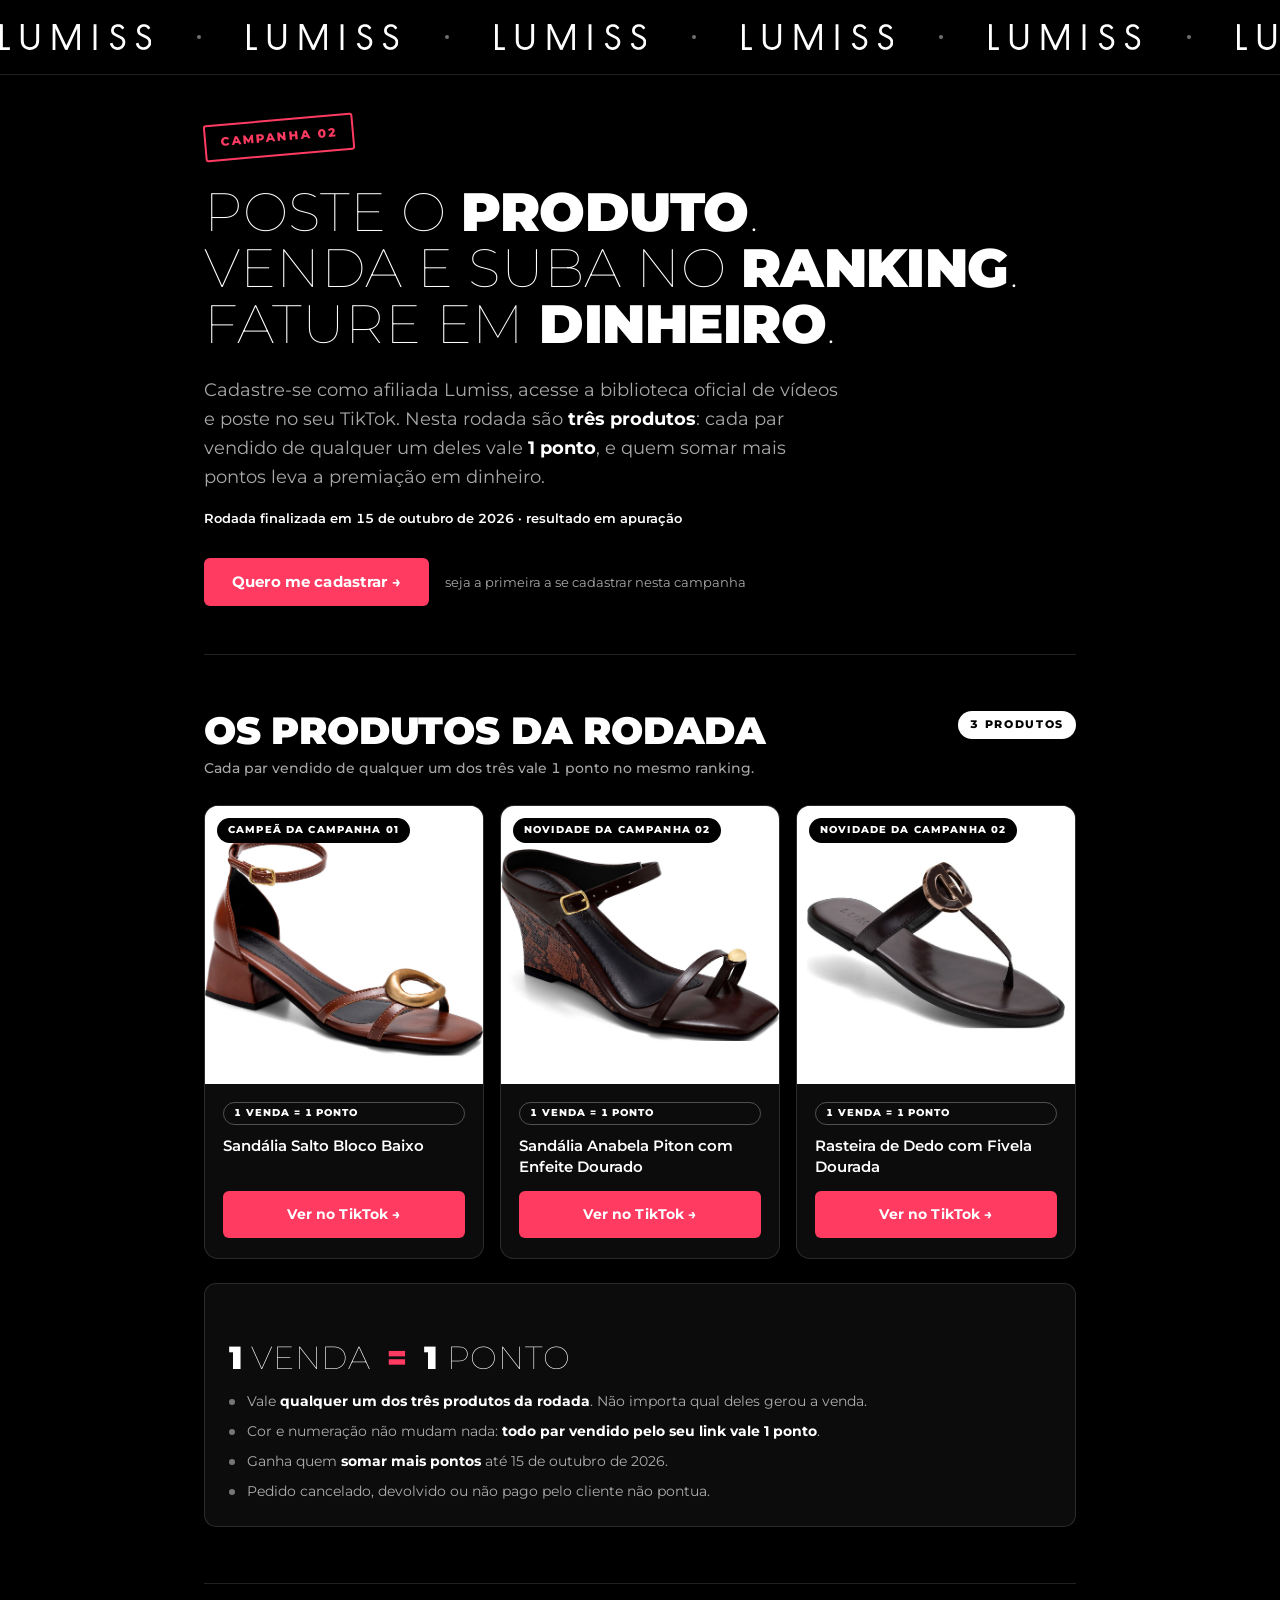
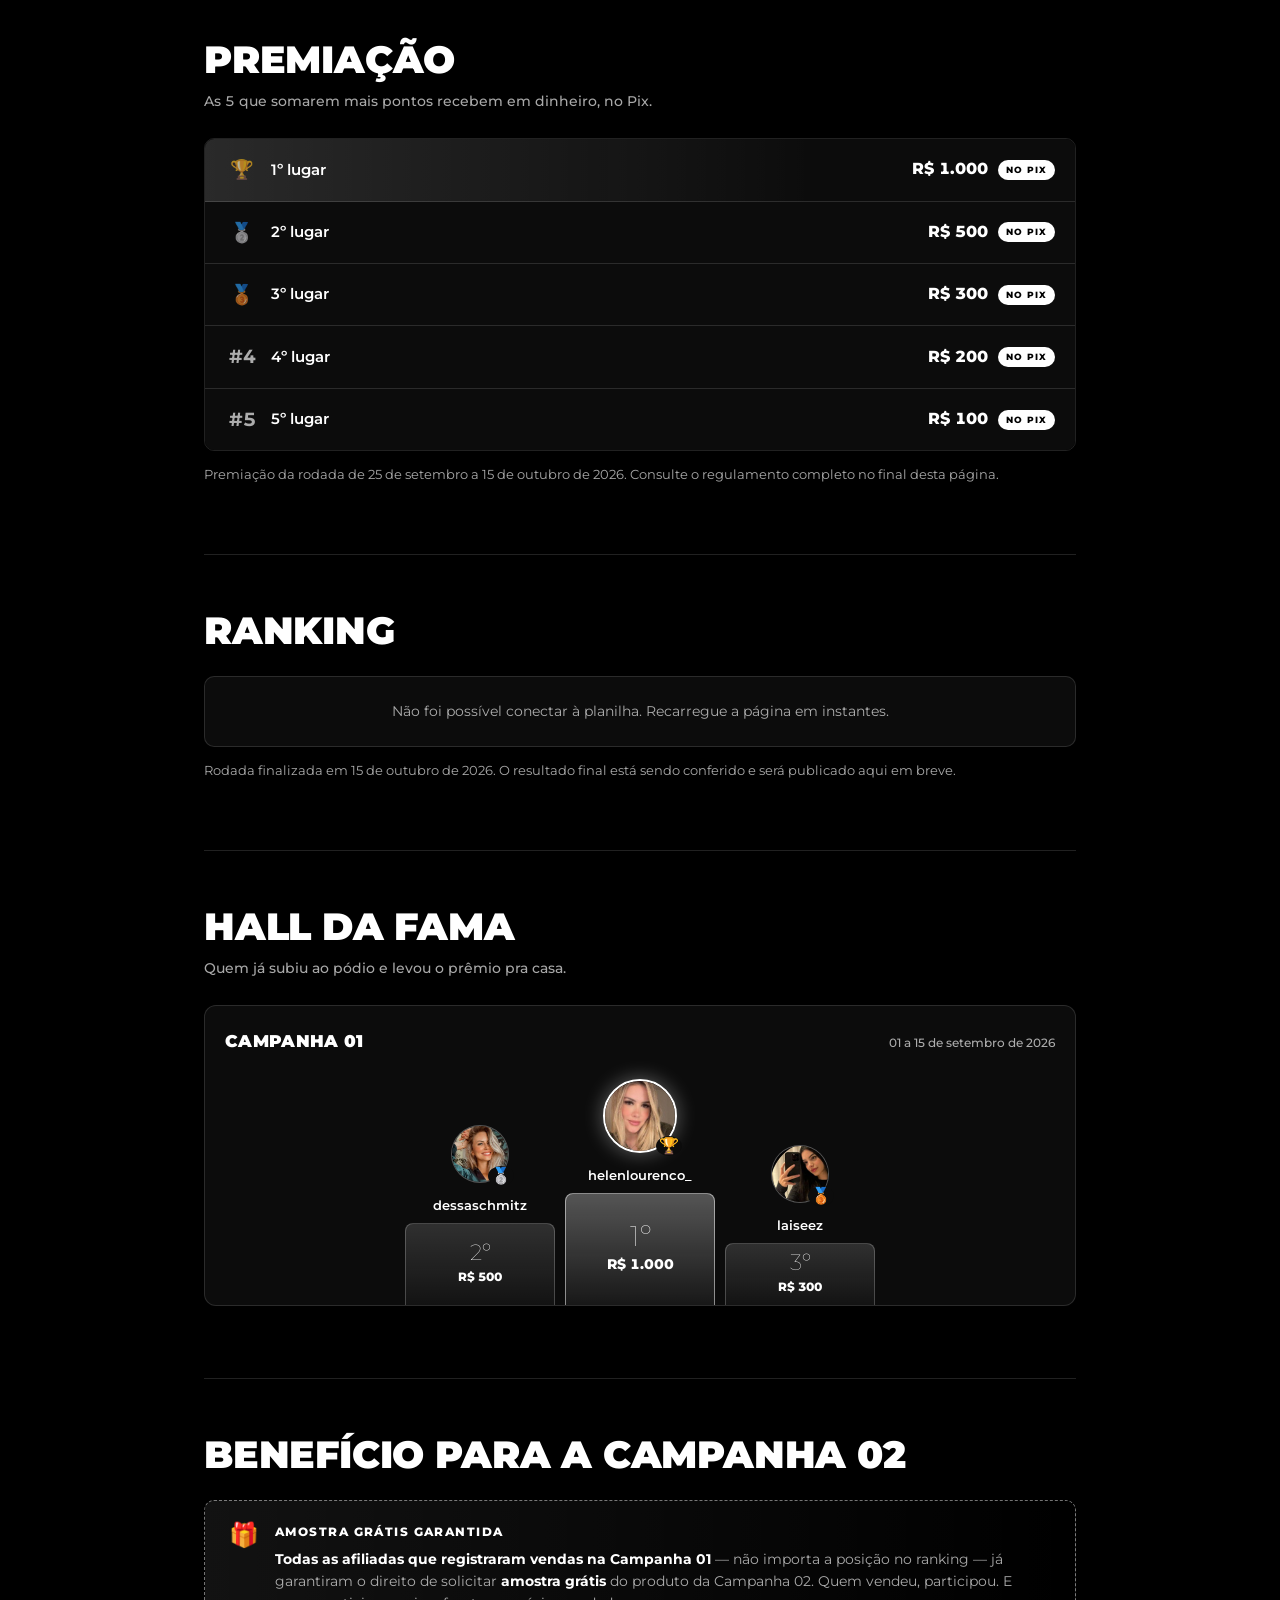
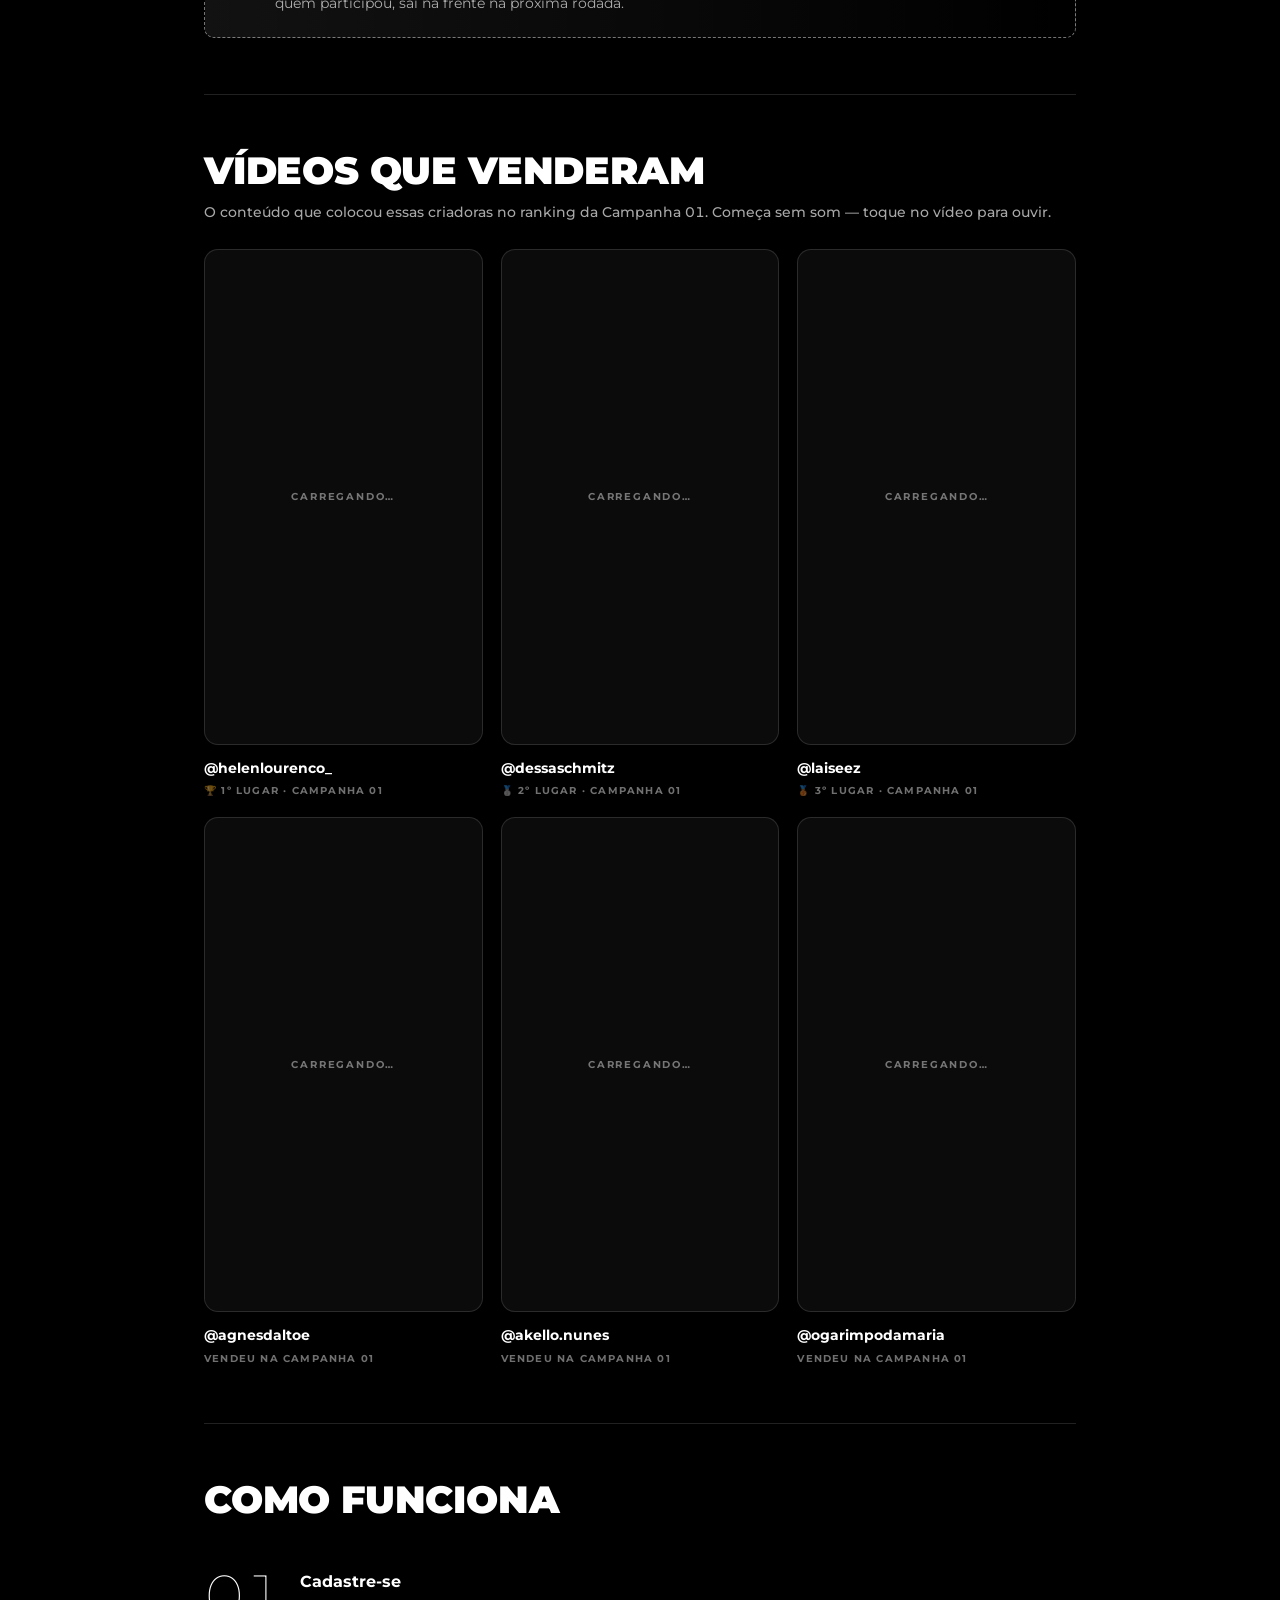
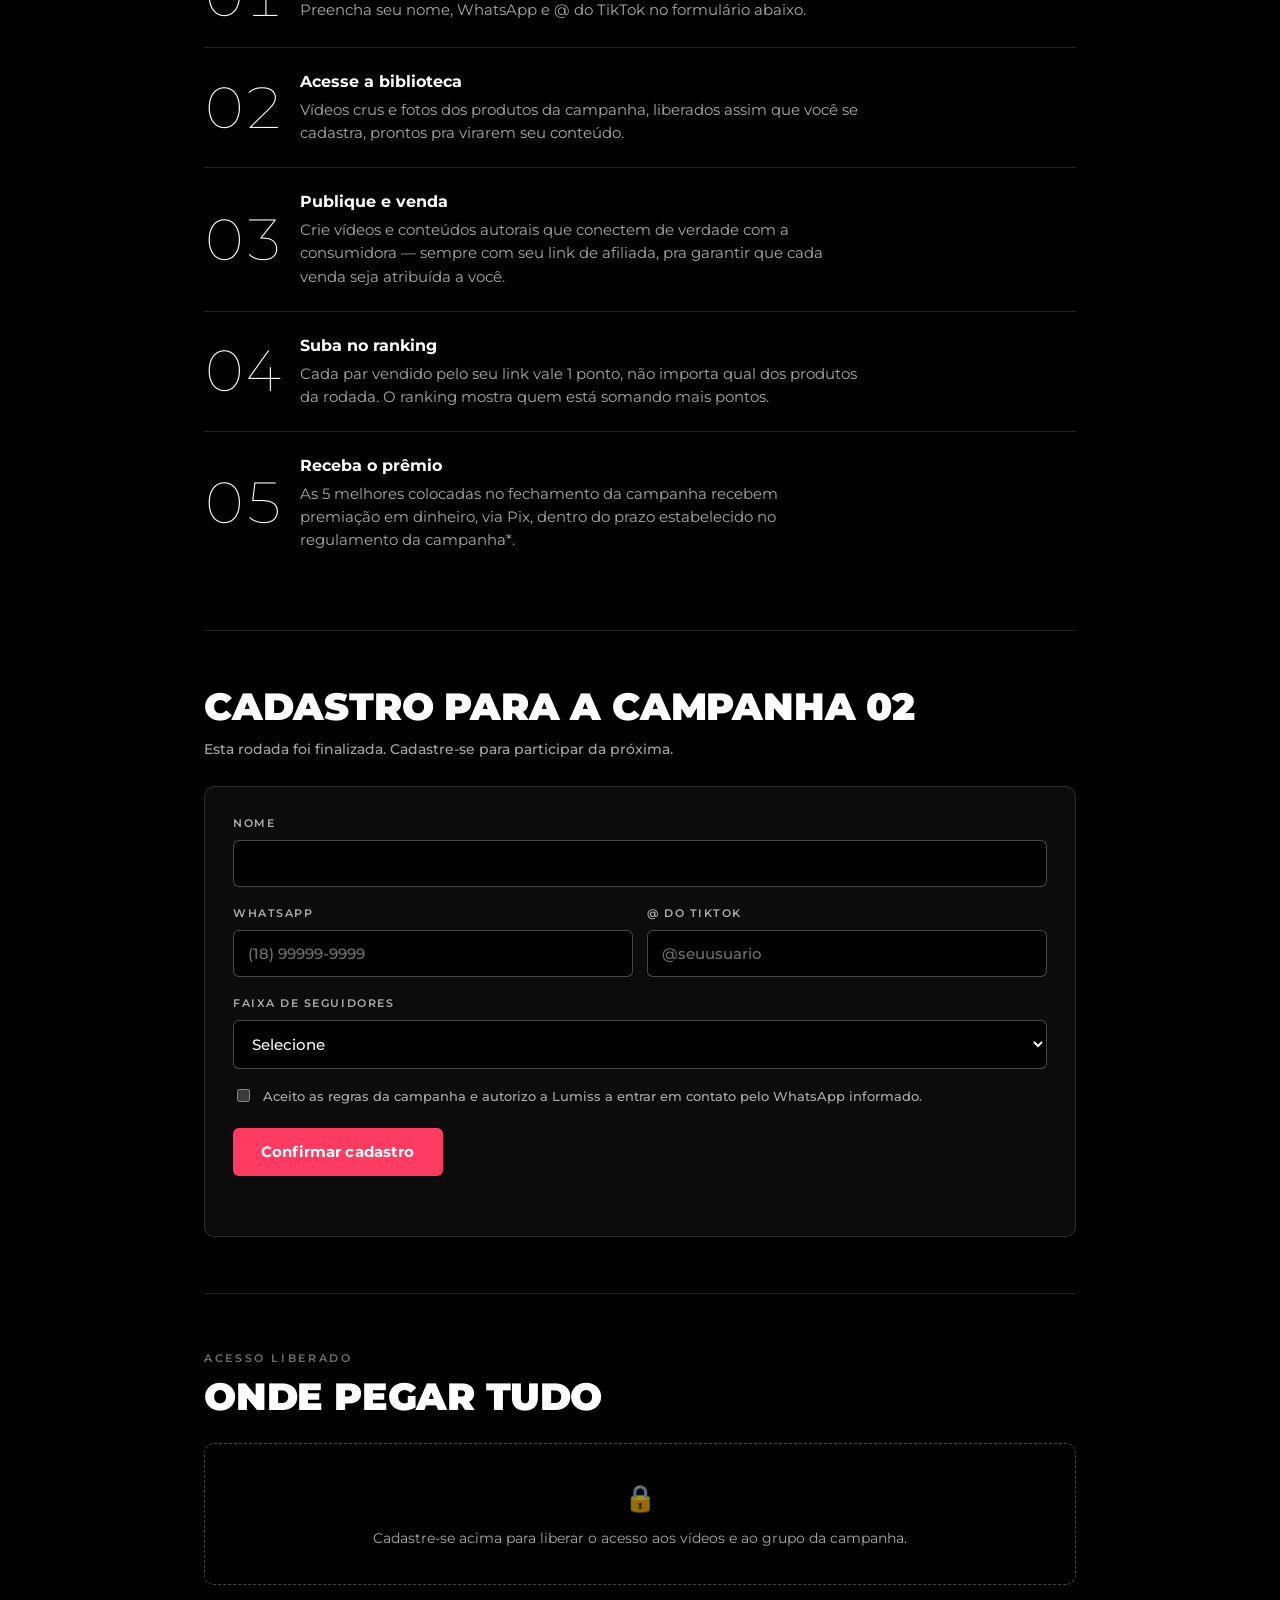
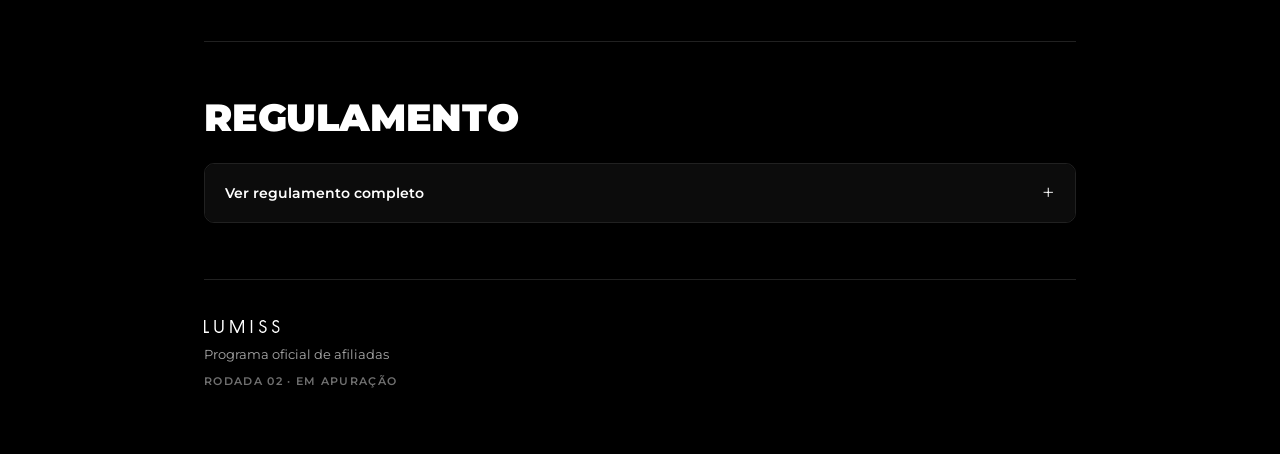
==== commit 8ac13ad5: "Add files via upload" ====
--- a/index.html
+++ b/index.html
@@ -153,6 +153,7 @@
   @media(max-width:700px){.showcase,.showcase.tres{grid-template-columns:1fr;gap:14px;}}
   .sc-card{
     position:relative;border-radius:14px;overflow:hidden;
+    display:flex;flex-direction:column;
     border:1px solid var(--line);background:var(--surface);
     transition:transform .35s cubic-bezier(.2,.8,.3,1), border-color .35s ease, box-shadow .35s ease;
   }
@@ -161,7 +162,7 @@
     border-color:rgba(255,255,255,.5);
     box-shadow:0 22px 50px rgba(0,0,0,.7), 0 0 0 1px rgba(255,255,255,.12);
   }
-  .sc-photo{position:relative;aspect-ratio:1/1;overflow:hidden;background:#fff;}
+  .sc-photo{position:relative;aspect-ratio:1/1;overflow:hidden;background:#fff;flex:none;}
   .sc-photo img{
     width:100%;height:100%;object-fit:contain;display:block;
     transition:transform .6s cubic-bezier(.2,.8,.3,1);
@@ -179,14 +180,14 @@
     color:#fff;background:#000;
     padding:5px 11px;border-radius:999px;
   }
-  .sc-body{padding:18px 18px 20px;}
+  .sc-body{padding:18px 18px 20px;display:flex;flex-direction:column;flex:1;}
   .sc-point{
     display:inline-block;margin:0 0 10px;padding:3px 10px;
     border:1px solid var(--line-strong);border-radius:999px;
     font-size:9.5px;font-weight:800;letter-spacing:.1em;text-transform:uppercase;color:var(--ink);
   }
-  .sc-name{font-size:15px;font-weight:600;line-height:1.4;color:var(--ink);margin:0 0 14px;}
-  .sc-body .btn{width:100%;font-size:13.5px;padding:13px 16px;}
+  .sc-name{font-size:15px;font-weight:600;line-height:1.4;color:var(--ink);margin:0 0 14px;flex:1;}
+  .sc-body .btn{width:100%;font-size:13.5px;padding:13px 16px;margin-top:auto;}
   .sc-plus{
     position:absolute;z-index:3;left:50%;top:50%;
     transform:translate(-50%,-50%);
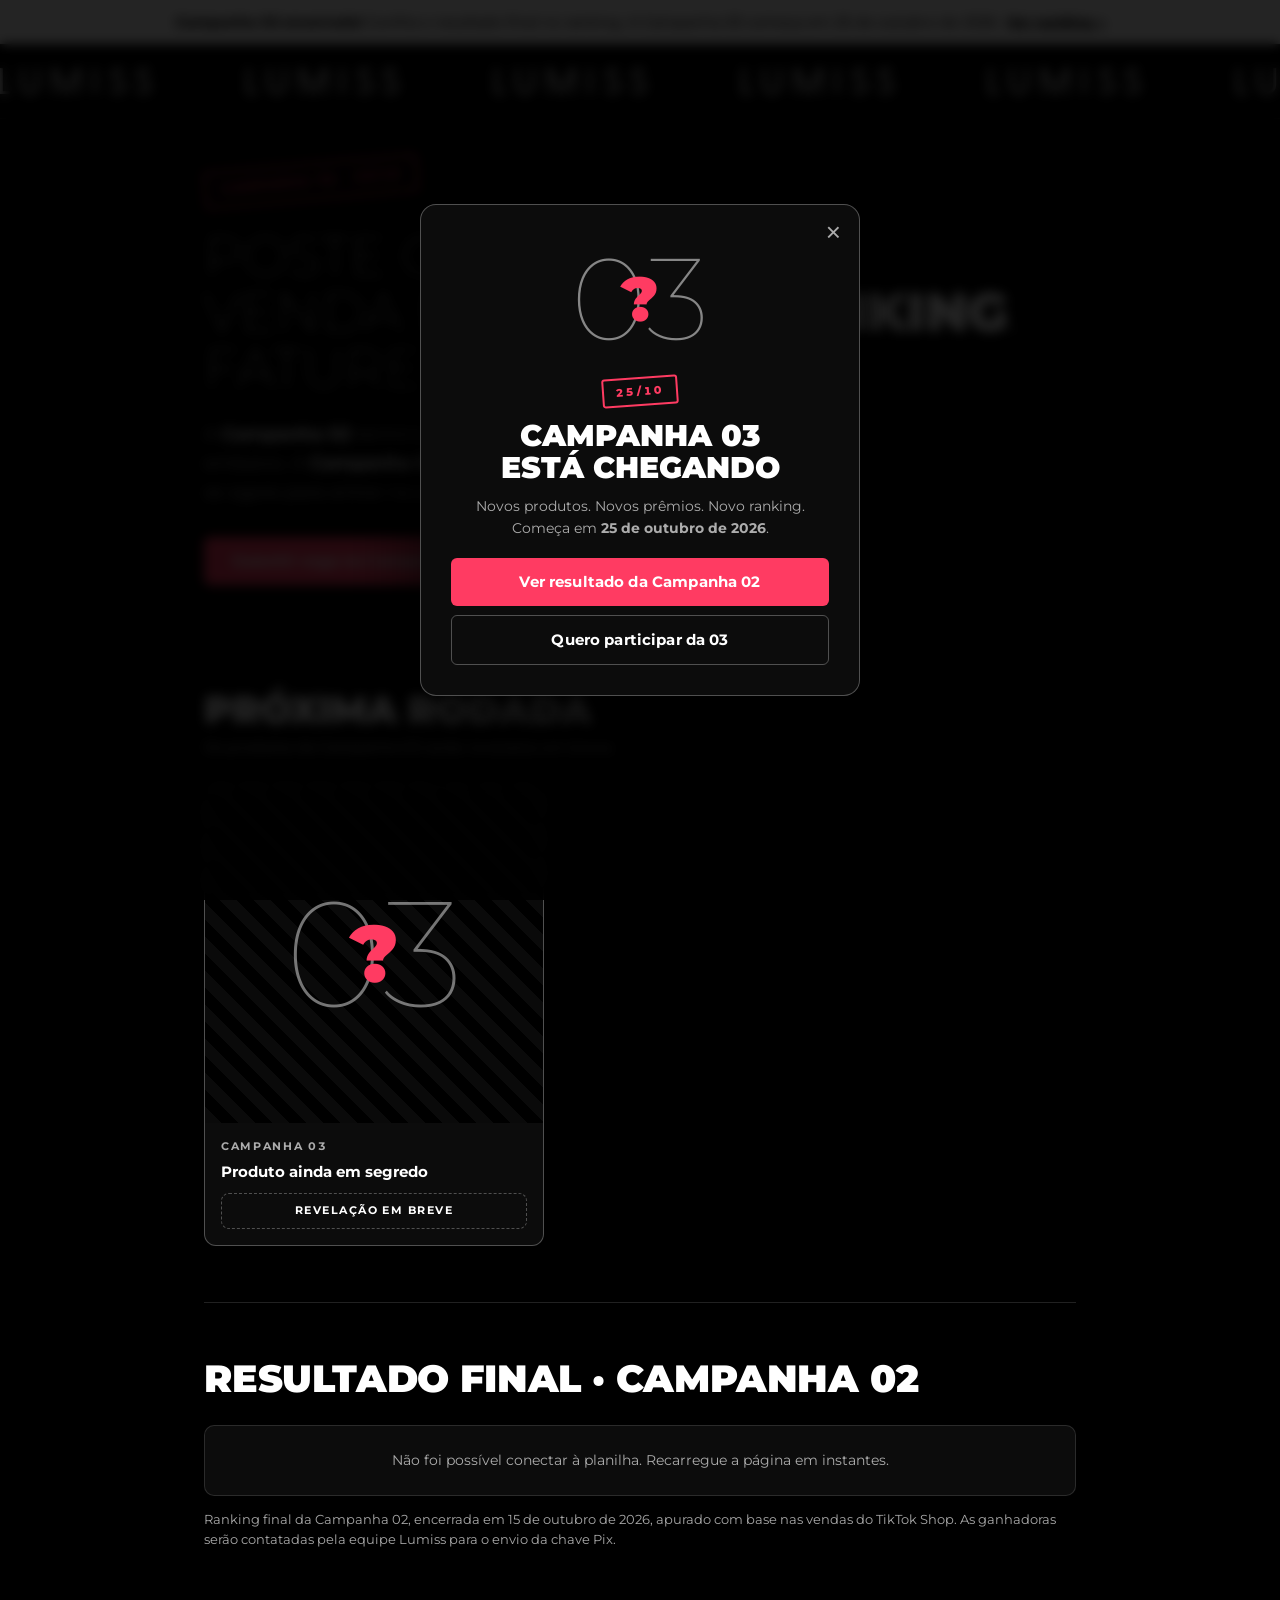
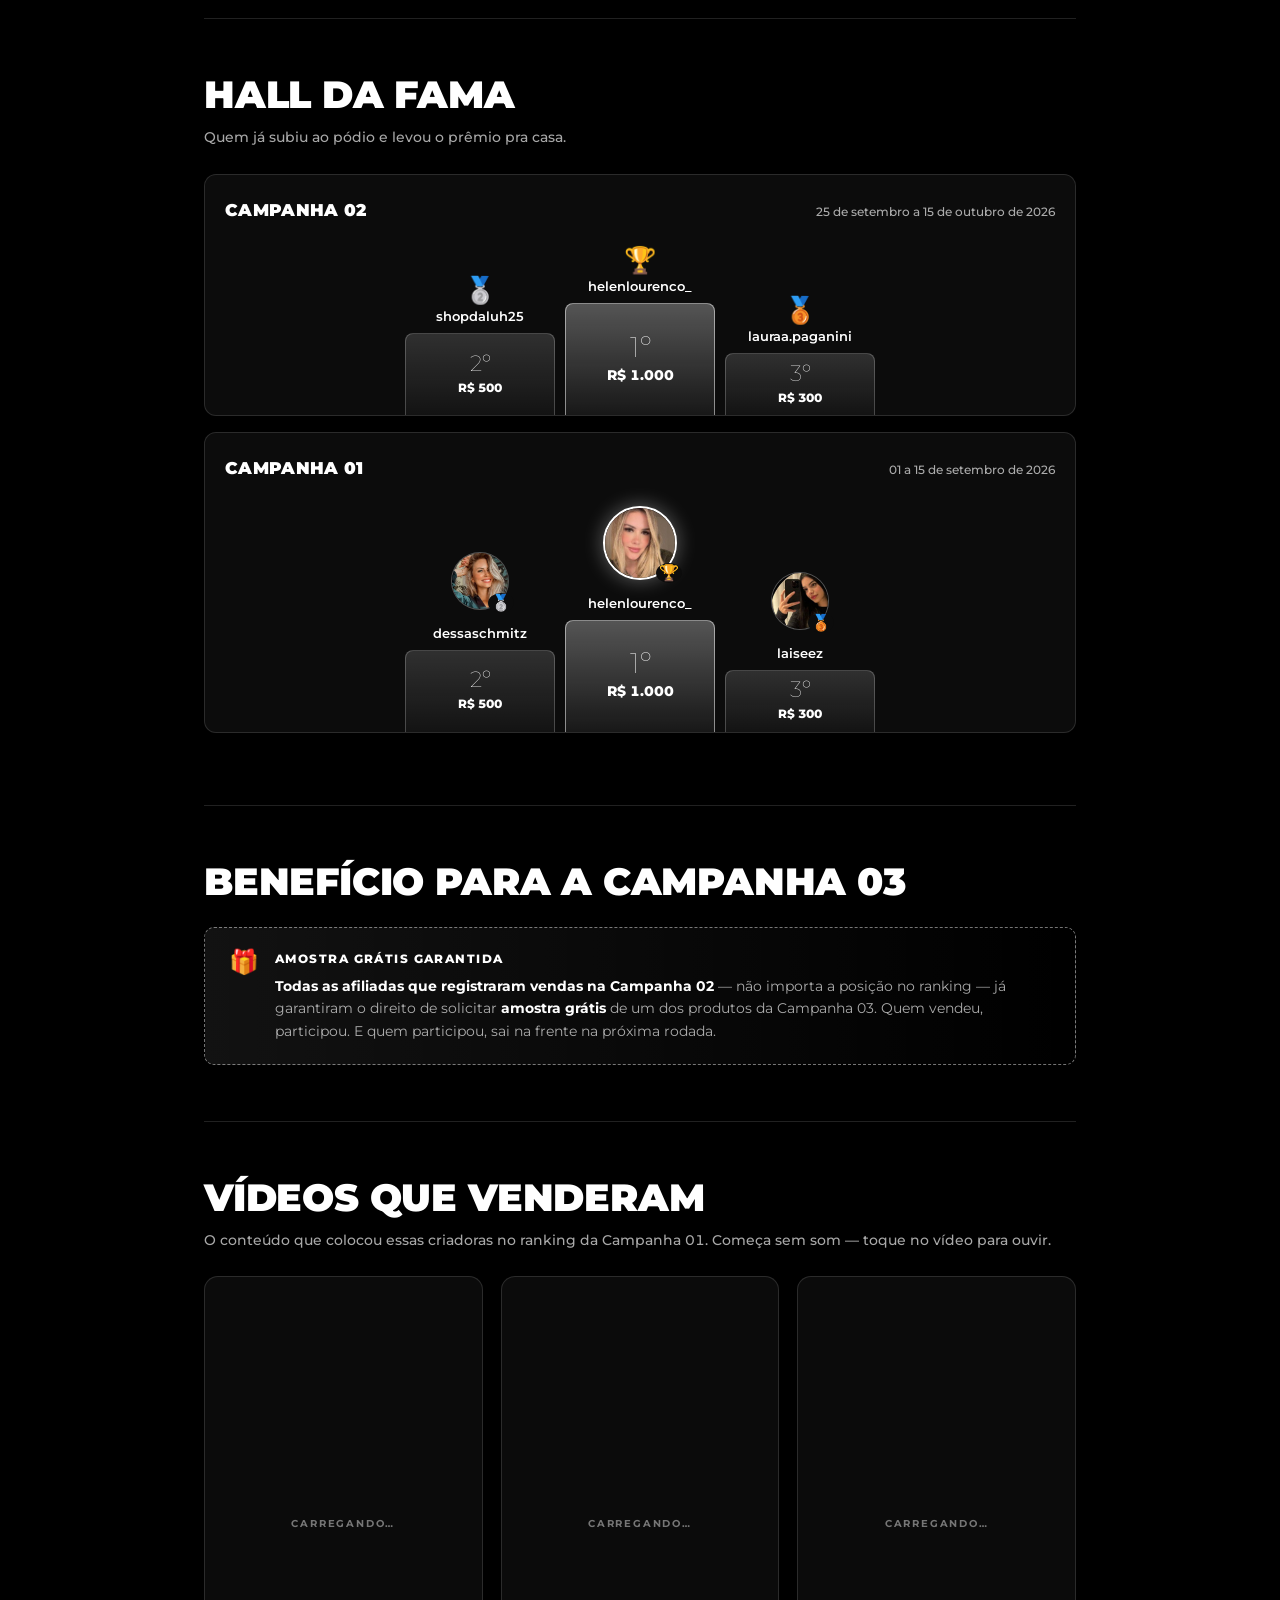
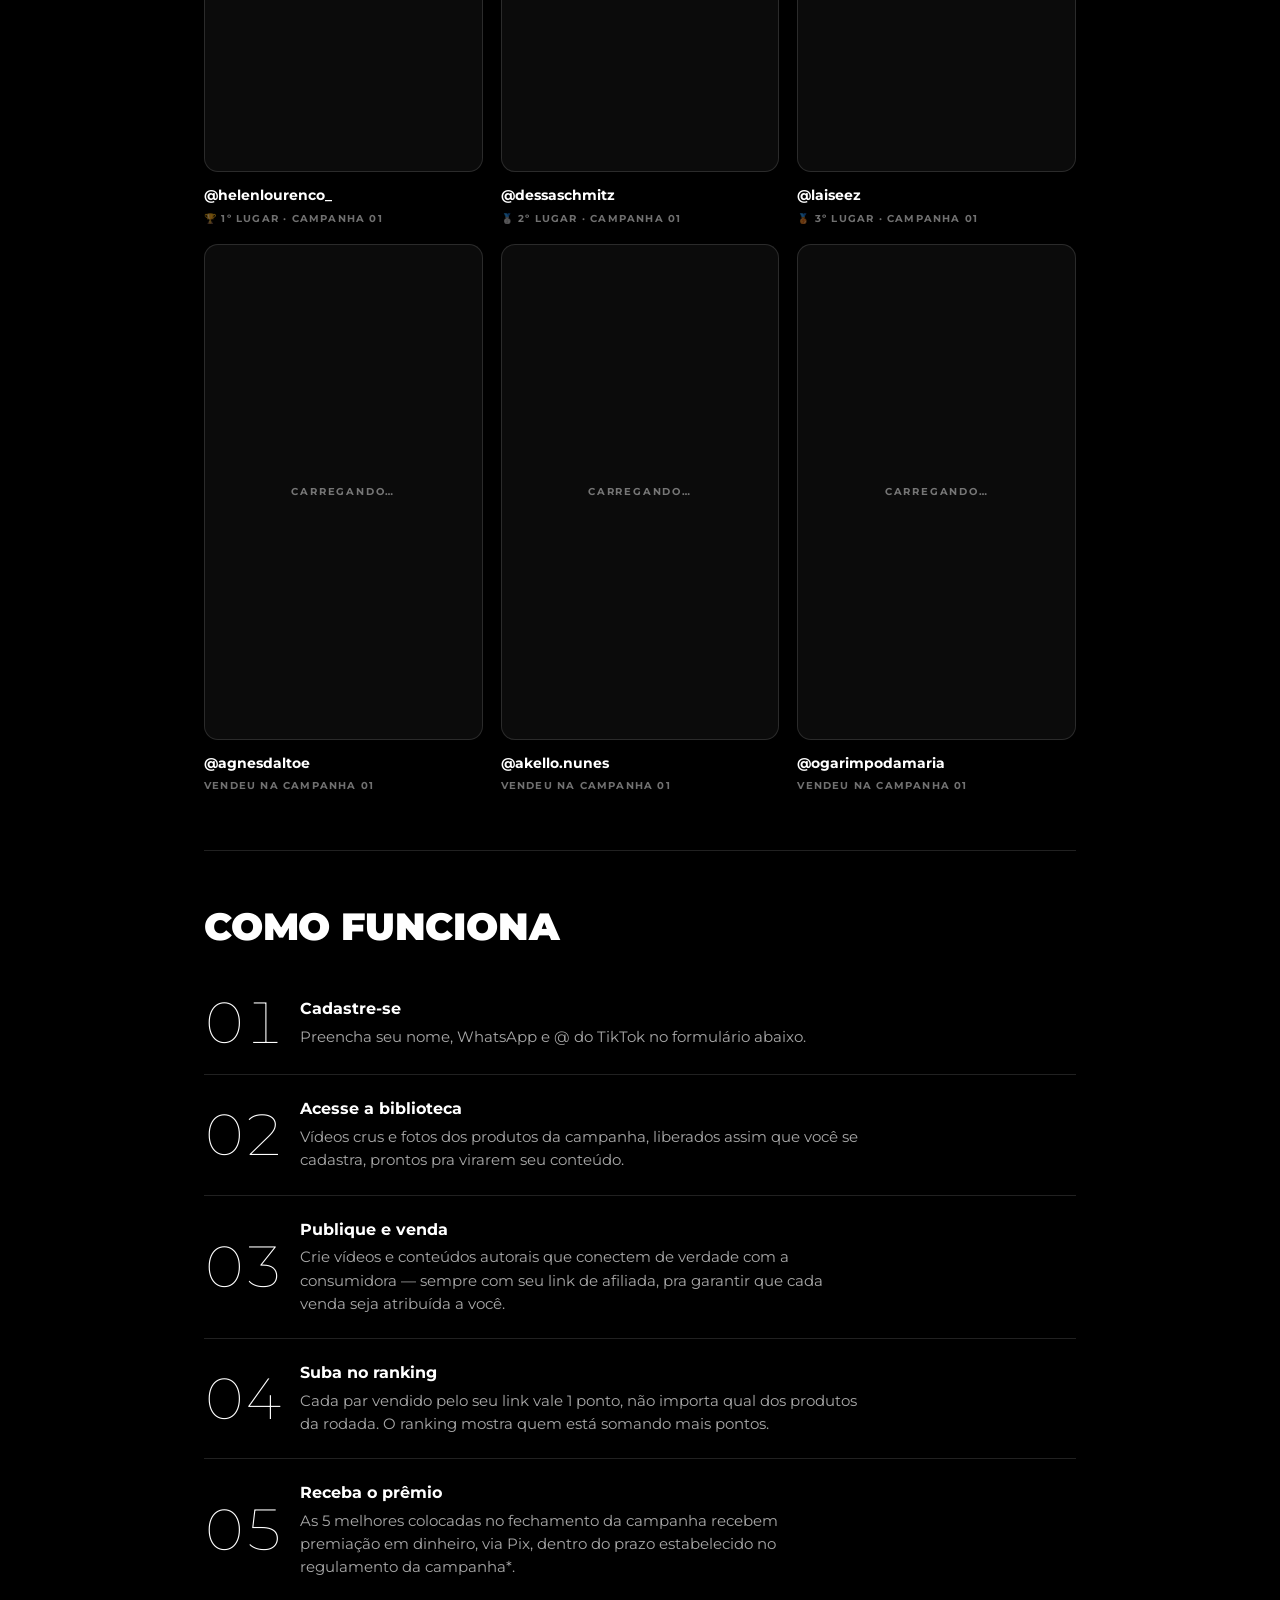
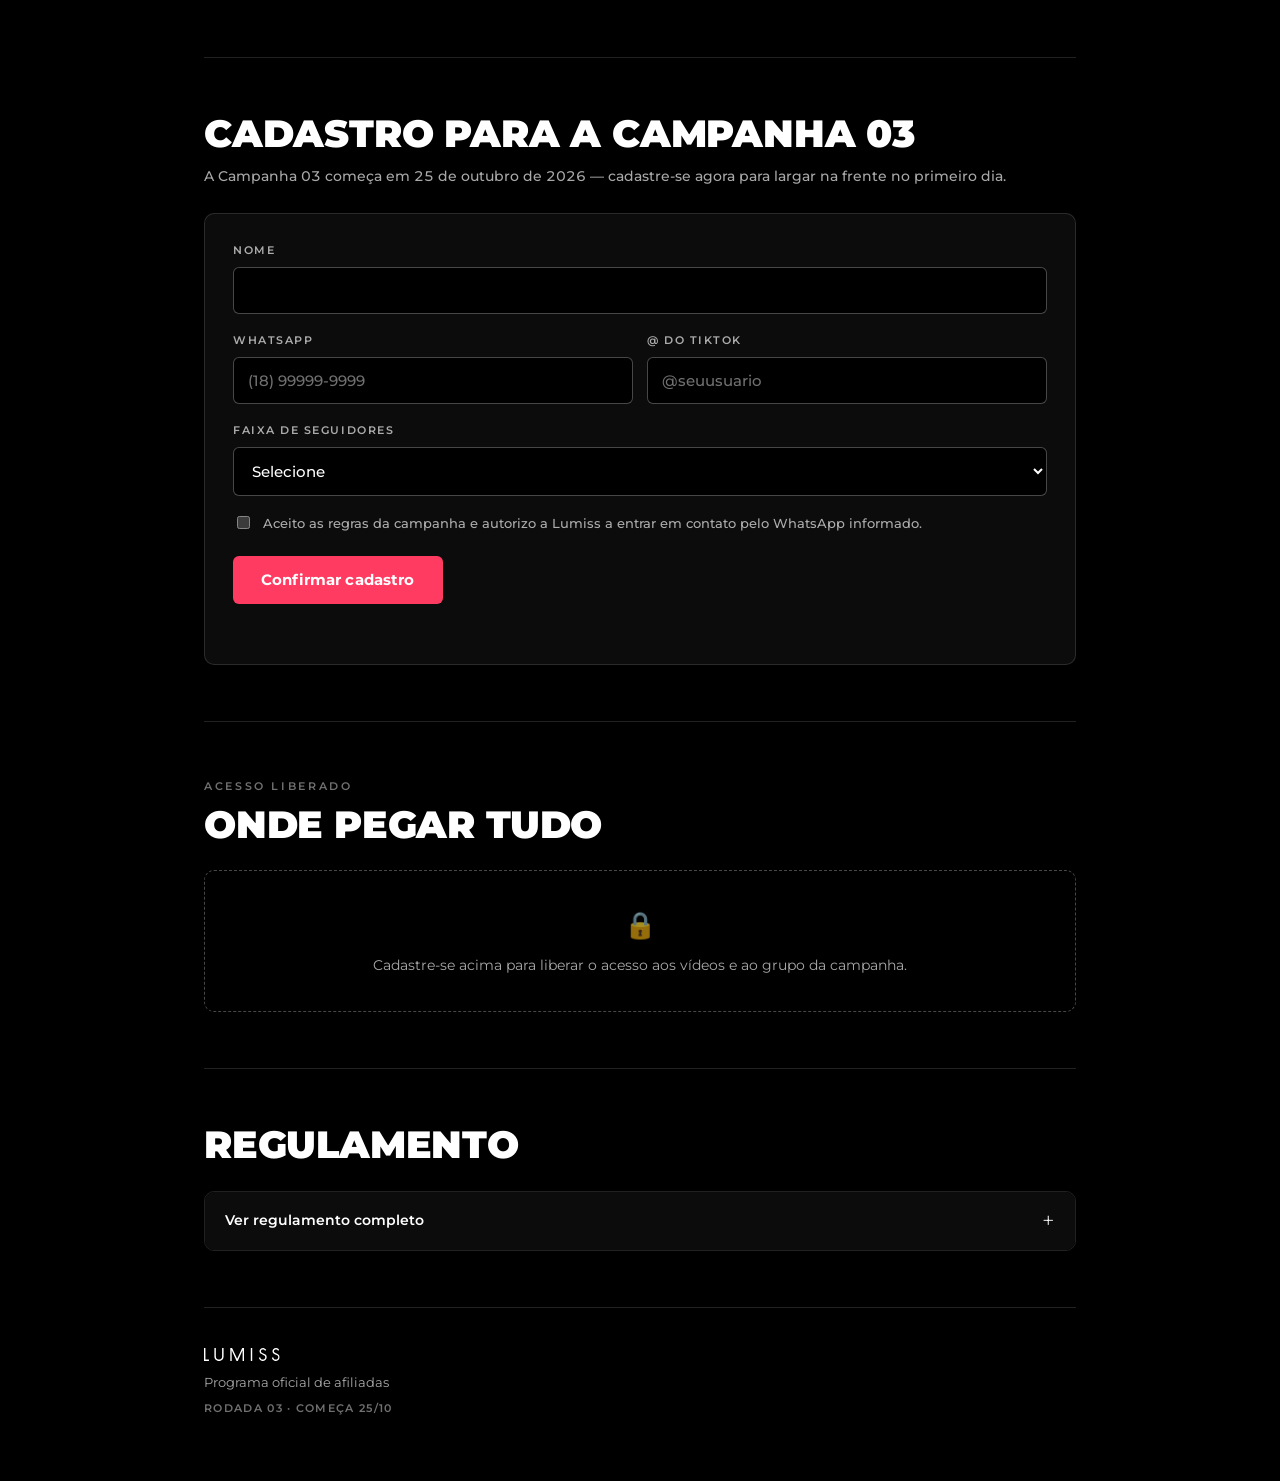
==== commit 39d3fb8e: "Add files via upload" ====
--- a/index.html
+++ b/index.html
@@ -707,16 +707,16 @@
   <div class="teaser-box">
     <button class="teaser-close" id="teaserClose" aria-label="Fechar">×</button>
     <div class="teaser-art">
-      <span class="teaser-num">02</span>
+      <span class="teaser-num" id="teaserNum">03</span>
       <span class="teaser-q">?</span>
     </div>
-    <div class="teaser-stamp mono">Em breve</div>
-    <h3 class="display">Campanha 02<br>está chegando</h3>
-    <p>Novo produto. Novos prêmios. Novo ranking.<br>A Campanha 01 foi só o começo.</p>
-    <div class="teaser-hint">🎁 Vendeu na Campanha 01? Sua amostra grátis já está garantida.</div>
+    <div class="teaser-stamp mono" id="teaserStamp">Em breve</div>
+    <h3 class="display" id="teaserTitulo">Campanha 03<br>está chegando</h3>
+    <p id="teaserTexto">Novos produtos. Novos prêmios. Novo ranking.</p>
+    <div class="teaser-hint" id="teaserHint" style="display:none;"></div>
     <div class="teaser-actions">
-      <button class="btn" id="teaserRanking">Ver resultado da Campanha 01</button>
-      <button class="btn ghost" id="teaserSignup">Quero participar da 02</button>
+      <button class="btn" id="teaserRanking">Ver resultado da campanha</button>
+      <button class="btn ghost" id="teaserSignup">Quero participar da próxima</button>
     </div>
   </div>
 </div>
@@ -779,7 +779,7 @@
     </div>
     <div class="showcase" id="ppList"></div>
 
-    <div class="pontos-card">
+    <div class="pontos-card" id="pontosCard">
       <p class="pontos-eq display"><b>1</b> venda <i>=</i> <b>1</b> ponto</p>
       <ul class="pontos-list">
         <li id="pontosProdutos">Vale <strong>qualquer um dos produtos da rodada</strong>. Não importa qual deles gerou a venda.</li>
@@ -830,12 +830,12 @@
   </section>
 
   <section id="beneficio">
-    <h2 class="display">Benefício para a Campanha 02</h2>
+    <h2 class="display" id="beneficioTitulo">Benefício para a Campanha 02</h2>
     <div class="bonus-card">
       <div class="ic">🎁</div>
       <div>
         <h4>Amostra grátis garantida</h4>
-        <p><strong>Todas as afiliadas que registraram vendas na Campanha 01</strong> — não importa a posição no ranking — já garantiram o direito de solicitar <strong>amostra grátis</strong> do produto da Campanha 02. Quem vendeu, participou. E quem participou, sai na frente na próxima rodada.</p>
+        <p id="beneficioTexto"><strong>Todas as afiliadas que registraram vendas na Campanha 01</strong> — não importa a posição no ranking — já garantiram o direito de solicitar <strong>amostra grátis</strong> do produto da Campanha 02. Quem vendeu, participou. E quem participou, sai na frente na próxima rodada.</p>
       </div>
     </div>
   </section>
@@ -1027,6 +1027,15 @@
   // HALL DA FAMA — pódio de cada campanha encerrada (mais recente primeiro)
   hallOfFame: [
     {
+      campaign: "Campanha 02",
+      period: "25 de setembro a 15 de outubro de 2026",
+      winners: [
+        { pos: 1, name: "helenlourenco_",  prize: "R$ 1.000" },
+        { pos: 2, name: "shopdaluh25",     prize: "R$ 500" },
+        { pos: 3, name: "lauraa.paganini", prize: "R$ 300" },
+      ]
+    },
+    {
       campaign: "Campanha 01",
       period: "01 a 15 de setembro de 2026",
       winners: [
@@ -1050,9 +1059,11 @@
   whatsappGroupUrl: "https://chat.whatsapp.com/EdcLE7jj055Etg9ZhAFP94?s=cl&p=i&mlu=4",
 
   // vire para true quando a rodada terminar
-  campaignEnded: false,
+  campaignEnded: true,
   nextCampaignLabel: "CAMPANHA 03",
   nextRoundLabel: "Rodada 03",
+  nextStartDate: "2026-10-25",   // data de início da próxima campanha ("" = em breve)
+  showTieNote: false,            // aviso de exceção por empate (foi coisa da Campanha 01)
   // prêmios extras fora da tabela oficial (ex.: exceção por empate) — chave = posição
   extraPrizes: {},
   // vídeos de criadoras da campanha anterior (player oficial do TikTok)
@@ -1125,42 +1136,78 @@
 $('regDates').textContent = fullRange;
 
 if(encerrada){
-  const proxCamp = CONFIG.nextCampaignLabel || 'CAMPANHA 02';
-  const proxRodada = CONFIG.nextRoundLabel || 'Rodada 02';
-
-  // carimbo do hero passa a anunciar a próxima campanha
-  $('campaignStamp').textContent = proxCamp + ' · EM BREVE';
-  // card do produto vira suspense
+  const proxCamp   = CONFIG.nextCampaignLabel || 'PRÓXIMA CAMPANHA';
+  const proxRodada = CONFIG.nextRoundLabel || '';
+  // "CAMPANHA 03" -> "Campanha 03"
+  const bonito = s => s.charAt(0) + s.slice(1).toLowerCase();
+  const proxNome = bonito(proxCamp);
+  const estaNome = bonito(CONFIG.campaignLabel);
+  const temData  = !!CONFIG.nextStartDate;
+  const proxData = temData ? formatDateLong(CONFIG.nextStartDate) : '';
+  const quando   = temData ? 'começa em ' + proxData : 'será divulgada em breve';
+
+  // carimbo do hero anuncia a próxima campanha
+  $('campaignStamp').textContent = proxCamp + (temData ? ' · ' + formatDateShort(CONFIG.nextStartDate) : ' · EM BREVE');
+  $('heroCta').textContent = 'Garantir vaga na ' + proxNome + ' →';
+
+  // produtos viram suspense
   $('ppList').style.display = 'none';
   $('premiacao').style.display = 'none';
   $('prodTitle').textContent = 'Próxima rodada';
-  $('prodSub').textContent = 'Os produtos da Campanha 03 serão revelados em breve.';
+  $('prodSub').textContent = 'Os produtos da ' + proxNome + ' serão revelados em breve.';
   $('ppCount').style.display = 'none';
   $('productMystery').style.display = 'block';
-  // cadastro e rodapé apontam para a próxima campanha
-  $('cadastroLabel').textContent =
-    proxCamp.charAt(0) + proxCamp.slice(1).toLowerCase();
-  $('footerRef').textContent = proxRodada + ' · em breve';
+  $('pmNum').textContent = proxCamp.replace(/\D/g, '') || '';
+  $('pmLabel').textContent = proxNome;
+  $('pontosCard').style.display = 'none';
+  $('heroLead').innerHTML =
+    'A <strong>' + estaNome + '</strong> terminou e o resultado final está no ranking, aqui embaixo. ' +
+    'A <strong>' + proxNome + '</strong> ' + quando + ': cadastre-se agora para entrar na próxima rodada desde o primeiro dia.';
+
+  // cadastro, rodapé e grupo apontam para a próxima
+  $('cadastroLabel').textContent = proxNome;
+  $('cadastroDates').textContent = temData
+    ? 'A ' + proxNome + ' começa em ' + proxData + ' — cadastre-se agora para largar na frente no primeiro dia.'
+    : 'Cadastre-se agora para participar da ' + proxNome + '.';
+  $('footerRef').textContent = proxRodada + (temData ? ' · começa ' + formatDateShort(CONFIG.nextStartDate) : ' · em breve');
   $('whatsDesc').textContent =
-    'É por lá que a Campanha 02 será anunciada primeiro — com o novo produto e os novos prêmios.';
+    'É por lá que a ' + proxNome + ' sai primeiro — com os produtos e os prêmios da rodada.';
+
+  // benefício da amostra grátis aponta para a próxima rodada
+  $('beneficioTitulo').textContent = 'Benefício para a ' + proxNome;
+  $('beneficioTexto').innerHTML =
+    '<strong>Todas as afiliadas que registraram vendas na ' + estaNome + '</strong> — não importa a posição ' +
+    'no ranking — já garantiram o direito de solicitar <strong>amostra grátis</strong> de um dos produtos da ' +
+    proxNome + '. Quem vendeu, participou. E quem participou, sai na frente na próxima rodada.';
+
+  // ranking vira resultado final
+  $('rankingTitle').textContent = 'Resultado final · ' + estaNome;
+  $('rankingNote').innerHTML =
+    'Ranking final da ' + estaNome + ', encerrada em ' + formatDateLong(CONFIG.endDate) +
+    ', apurado com base nas vendas do TikTok Shop. As ganhadoras serão contatadas pela equipe Lumiss para o envio da chave Pix.';
   $('regRoundStatus').innerHTML =
-    'A <strong>Campanha 01</strong> foi realizada de ' + fullRange + ' e está oficialmente encerrada, ' +
-    'com resultado final já publicado nesta página. As datas da <strong>' +
-    proxCamp.charAt(0) + proxCamp.slice(1).toLowerCase() + '</strong> serão divulgadas em breve nos canais oficiais.';
-
-  $('rankingTitle').textContent = 'Resultado final · Campanha 01';
-  $('rankingNote').innerHTML =
-    'Ranking final da Campanha 01, encerrada em ' + formatDateLong(CONFIG.endDate) +
-    ', apurado com base nas vendas do TikTok Shop. As ganhadoras serão contatadas pela equipe Lumiss para o envio da chave Pix.';
-  $('heroCta').textContent = 'Garantir vaga na Campanha 02 →';
+    'A <strong>' + estaNome + '</strong> foi realizada de ' + fullRange + ' e está oficialmente encerrada, ' +
+    'com resultado final publicado nesta página. A <strong>' + proxNome + '</strong> ' + quando + '.';
+
   $('endedBanner').innerHTML =
-    '<strong>Campanha 01 encerrada!</strong> Confira o resultado final no ranking. A Campanha 02 será divulgada em breve.' +
+    '<strong>' + estaNome + ' encerrada!</strong> Confira o resultado final no ranking. A ' + proxNome + ' ' + quando + '.' +
     '<a href="#ranking">Ver ranking →</a>';
   $('endedBanner').style.display = 'block';
-  $('tieNote').style.display = 'block';
-
-  /* teaser de suspense da Campanha 02 */
+  if(CONFIG.showTieNote) $('tieNote').style.display = 'block';
+
+  /* teaser de suspense da próxima campanha */
+  $('teaserNum').textContent = proxCamp.replace(/\D/g, '') || '';
+  $('teaserStamp').textContent = temData ? formatDateShort(CONFIG.nextStartDate) : 'Em breve';
+  $('teaserTitulo').innerHTML = proxNome + '<br>está chegando';
+  $('teaserTexto').innerHTML = temData
+    ? 'Novos produtos. Novos prêmios. Novo ranking.<br>Começa em <strong>' + proxData + '</strong>.'
+    : 'Novos produtos. Novos prêmios. Novo ranking.';
+  // a mensagem de abertura fica só com o anúncio da próxima campanha
+  $('teaserHint').style.display = 'none';
+  document.getElementById('teaserRanking').textContent = 'Ver resultado da ' + estaNome;
+  document.getElementById('teaserSignup').textContent = 'Quero participar da ' + proxNome.replace(/^Campanha\s*/i, '');
   const teaser = document.getElementById('teaser');
+  teaser.setAttribute('aria-label', proxNome + ' em breve');
   setTimeout(() => teaser.classList.add('open'), 600);
   const fecharTeaser = () => teaser.classList.remove('open');
   document.getElementById('teaserClose').addEventListener('click', fecharTeaser);
@@ -1268,6 +1315,8 @@
   const lista = CONFIG.products || [];
   const alvo = document.getElementById('ppList');
   if(!alvo || !lista.length) return;
+  // com a rodada encerrada, quem manda nos textos é o bloco de encerramento
+  if(CONFIG.campaignEnded === true) return;
 
   const n = lista.length;
   const extenso = { 1:'um', 2:'dois', 3:'três', 4:'quatro', 5:'cinco', 6:'seis' };
@@ -1473,12 +1522,7 @@
     return;
   }
   try{
-    const ctrl = new AbortController();
-    const limite = setTimeout(() => ctrl.abort(), 15000);
-    const res = await fetch(CONFIG.sheetWebAppUrl + '?action=ranking', { signal: ctrl.signal });
-    clearTimeout(limite);
-    if(!res.ok) throw new Error('HTTP ' + res.status);
-    const data = await res.json();
+    const data = await chamarPlanilha('action=ranking', 12000);
     const ranking = (data.ranking || []).slice(0, 10);
     if(!ranking.length){
       list.innerHTML = '<div class="ranking-empty">Ranking ainda não divulgado — volte amanhã.</div>';
@@ -1629,6 +1673,59 @@
 }
 
 /* affiliate counter — real count from Google Sheets */
+/* ===== conversa com a planilha =====
+   O navegador do TikTok, do WhatsApp e às vezes o próprio Safari bloqueiam a
+   LEITURA de respostas de outro domínio. Por isso a página pede os dados como
+   script (JSONP), que nenhum navegador bloqueia, e só usa fetch como reserva. */
+function chamarPlanilha(consulta, ms){
+  const base = CONFIG.sheetWebAppUrl;
+  if(!base) return Promise.reject(new Error('sem URL'));
+  const url = base + (consulta ? '?' + consulta : '?v=' + Date.now());
+  const espera = ms || 15000;
+
+  return new Promise((resolve, reject) => {
+    const nome = 'lumissCb' + Date.now() + Math.floor(Math.random()*1000);
+    const script = document.createElement('script');
+    let encerrado = false;
+    const limpar = () => {
+      encerrado = true;
+      try{ delete window[nome]; }catch(e){ window[nome] = undefined; }
+      if(script.parentNode) script.parentNode.removeChild(script);
+      clearTimeout(relogio);
+    };
+    const relogio = setTimeout(() => { if(!encerrado){ limpar(); tentarFetch(); } }, espera);
+
+    function tentarFetch(){
+      // reserva: se o script não carregar, tenta do jeito tradicional
+      const ctrl = new AbortController();
+      const corte = setTimeout(() => ctrl.abort(), espera);
+      fetch(url, { signal: ctrl.signal, cache: 'no-store' })
+        .then(r => { clearTimeout(corte); if(!r.ok) throw new Error('HTTP ' + r.status); return r.json(); })
+        .then(resolve)
+        .catch(reject);
+    }
+
+    window[nome] = dados => { limpar(); resolve(dados); };
+    script.onerror = () => { if(!encerrado){ limpar(); tentarFetch(); } };
+    // carregou mas não chamou de volta (servidor antigo, sem JSONP): usa a reserva
+    script.onload = () => setTimeout(() => { if(!encerrado){ limpar(); tentarFetch(); } }, 400);
+    script.src = url + '&callback=' + nome;
+    document.head.appendChild(script);
+  });
+}
+
+let cadastrosNoInicio = null;
+
+/* lê só a contagem de cadastros — é o pedido mais simples que existe aqui e
+   funciona mesmo em navegador que trava o resto */
+async function lerContagem(){
+  if(!CONFIG.sheetWebAppUrl) return null;
+  try{
+    const data = await chamarPlanilha('', 8000);
+    return typeof data.count === 'number' ? data.count : null;
+  }catch(e){ return null; }
+}
+
 async function refreshCounter(){
   const el = document.getElementById('counterText');
   if(!CONFIG.sheetWebAppUrl){
@@ -1636,13 +1733,9 @@
     return;
   }
   try{
-    const ctrl = new AbortController();
-    const limite = setTimeout(() => ctrl.abort(), 15000);
-    const res = await fetch(CONFIG.sheetWebAppUrl, { signal: ctrl.signal });
-    clearTimeout(limite);
-    if(!res.ok) throw new Error('HTTP ' + res.status);
-    const data = await res.json();
+    const data = await chamarPlanilha('', 8000);
     const n = data.count || 0;
+    cadastrosNoInicio = n;
     el.innerHTML = `<b>${n}</b> criadora${n===1?'':'s'} já confirmada${n===1?'':'s'} nesta campanha`;
   }catch(e){
     console.error('[contador] falha ao carregar:', e);
@@ -1651,9 +1744,140 @@
 }
 refreshCounter();
 
+/* Reenvio "às cegas": o pedido chega no servidor mesmo quando o navegador não
+   deixa a página ler a resposta — situação comum nos navegadores internos do
+   TikTok e do WhatsApp e no Safari do iPhone. */
+function enviarAsCegas(url){
+  return new Promise(resolve => {
+    if(navigator.onLine === false){ resolve(false); return; }
+    let pronto = false;
+    const terminar = valor => { if(!pronto){ pronto = true; resolve(valor); } };
+    const temFetch = typeof fetch === 'function';
+
+    // 1) plano B por imagem: em alguns navegadores é o único pedido que passa.
+    //    Só serve de confirmação quando o fetch nem existe, porque a imagem
+    //    dispara erro tanto quando chega quanto quando falha.
+    try{
+      const img = new Image();
+      img.onload = img.onerror = () => { if(!temFetch) terminar(true); };
+      img.src = url + '&_=' + Date.now();
+    }catch(e){}
+
+    // 2) mesmo pedido, sem tentar ler a resposta: só resolve se a resposta chegar
+    if(temFetch){
+      try{
+        fetch(url, { mode: 'no-cors', cache: 'no-store' })
+          .then(() => terminar(true))
+          .catch(() => terminar(false));
+      }catch(e){ terminar(false); }
+    }
+
+    // 3) se nada responder, desiste e cai no WhatsApp
+    setTimeout(() => terminar(false), 5000);
+  });
+}
+
+/* Modo diagnóstico: abra a página com ?debug=1 no fim do endereço.
+   Mostra na tela o resultado de cada tipo de pedido, para achar o que trava
+   em um celular específico. Cria linhas "DIAG" na planilha, é só apagar. */
+if(/[?&]debug=1/.test(location.search)){
+  (async function diagnostico(){
+    const caixa = document.createElement('div');
+    caixa.style.cssText = 'position:fixed;left:8px;right:8px;bottom:8px;z-index:9999;background:#0d0d0d;' +
+      'border:1px solid #444;border-radius:10px;padding:12px;color:#fff;max-height:62vh;overflow:auto;' +
+      'font-family:ui-monospace,Menlo,Consolas,monospace;font-size:11.5px;line-height:1.5;white-space:pre-wrap;';
+    document.body.appendChild(caixa);
+    const log = t => { caixa.textContent += t + '\n'; };
+    const base = CONFIG.sheetWebAppUrl;
+    const teste = '@diag' + Date.now();
+    const urlCad = base + '?' + new URLSearchParams({
+      action:'signup', nome:'DIAG', whats:'0', tiktok:teste, seguidores:'diag', campanha:'DIAG'
+    }).toString();
+    log('DIAGNÓSTICO LUMISS');
+    log(navigator.userAgent.slice(0, 95));
+    let t;
+    t = Date.now();
+    try{
+      const r = await fetch(base + '?v=' + Date.now(), { cache:'no-store' });
+      const txt = await r.text();
+      log('1 contagem: HTTP ' + r.status + ' em ' + (Date.now()-t) + 'ms → ' + txt.slice(0,50));
+    }catch(e){ log('1 contagem: FALHOU ' + e.name + ' — ' + e.message + ' (' + (Date.now()-t) + 'ms)'); }
+    t = Date.now();
+    try{
+      const r = await fetch(urlCad, { cache:'no-store' });
+      const txt = await r.text();
+      log('2 cadastro: HTTP ' + r.status + ' em ' + (Date.now()-t) + 'ms → ' + txt.slice(0,50));
+    }catch(e){ log('2 cadastro: FALHOU ' + e.name + ' — ' + e.message + ' (' + (Date.now()-t) + 'ms)'); }
+    t = Date.now();
+    try{
+      await fetch(urlCad + '&n=1', { mode:'no-cors', cache:'no-store' });
+      log('3 sem leitura: passou em ' + (Date.now()-t) + 'ms');
+    }catch(e){ log('3 sem leitura: FALHOU ' + e.name + ' — ' + e.message); }
+    t = Date.now();
+    await new Promise(pronto => {
+      const img = new Image();
+      img.onload  = () => { log('4 imagem: load em ' + (Date.now()-t) + 'ms'); pronto(); };
+      img.onerror = () => { log('4 imagem: error em ' + (Date.now()-t) + 'ms'); pronto(); };
+      img.src = urlCad + '&img=1';
+      setTimeout(pronto, 9000);
+    });
+    t = Date.now();
+    try{
+      const r = await fetch(base + '?v=' + Date.now(), { cache:'no-store' });
+      log('5 contagem depois: ' + (await r.text()).slice(0,50));
+    }catch(e){ log('5 contagem depois: FALHOU ' + e.name); }
+    log('FIM — manda o print desta caixa');
+  })();
+}
+
 /* signup handling */
 const form = document.getElementById('signupForm');
 const msg = document.getElementById('formMsg');
+
+function liberarAcesso(texto){
+  msg.textContent = texto;
+  msg.className = 'msg ok';
+  unlockLibrary();
+  document.getElementById('biblioteca').scrollIntoView({behavior:'smooth'});
+}
+
+function avisoWhatsApp(d){
+  const texto = encodeURIComponent(
+    `Olá! Quero me cadastrar na ${CONFIG.campaignLabel} da Lumiss.\n\n` +
+    `Nome: ${d.nome}\nWhatsApp: ${d.whats}\n@ do TikTok: ${d.tiktok}\nSeguidores: ${d.seguidores}`
+  );
+  return 'Não conseguimos salvar automaticamente por aqui. ' +
+    '<a href="' + CONFIG.whatsappGroupUrl + '" target="_blank" rel="noopener">Entre no grupo</a> ' +
+    'ou <a href="https://wa.me/?text=' + texto + '" target="_blank" rel="noopener">envie seus dados pelo WhatsApp</a> que a gente cadastra pra você.';
+}
+
+/* segue confirmando depois que o acesso já foi liberado */
+async function confirmarDepois(pedido, url, dados){
+  try{
+    const res = await pedido;
+    if(res && res.status === 'duplicate'){
+      msg.textContent = 'Esse @ já estava cadastrado — acesso liberado.';
+      msg.className = 'msg ok';
+      return;
+    }
+    if(res && res.status === 'ok'){
+      msg.textContent = 'Cadastro confirmado! Acesse os links liberados abaixo. 🎬';
+      msg.className = 'msg ok';
+      refreshCounter();
+      return;
+    }
+    throw new Error('resposta inesperada: ' + JSON.stringify(res));
+  }catch(e){
+    console.warn('[cadastro] confirmação em segundo plano falhou:', e);
+    const chegou = await enviarAsCegas(url);
+    const agora = await lerContagem();
+    if(agora !== null) cadastrosNoInicio = agora;
+    if(!chegou && agora === null){
+      msg.innerHTML = avisoWhatsApp(dados);
+      msg.className = 'msg err';
+    }
+  }
+}
 
 form.addEventListener('submit', async (e)=>{
   e.preventDefault();
@@ -1679,6 +1903,7 @@
   const submitBtn = form.querySelector('button[type="submit"]');
   submitBtn.disabled = true;
   submitBtn.textContent = 'Enviando…';
+  let urlCadastro = '';
 
   try{
     // GET com parâmetros: funciona nos navegadores internos do TikTok/WhatsApp,
@@ -1688,39 +1913,65 @@
       nome, whats, tiktok, seguidores,
       campanha: CONFIG.campaignCode
     });
-    const ctrl = new AbortController();
-    const limite = setTimeout(() => ctrl.abort(), 20000);
-    const res = await fetch(CONFIG.sheetWebAppUrl + '?' + params.toString(), { signal: ctrl.signal });
-    clearTimeout(limite);
-    if(!res.ok) throw new Error('HTTP ' + res.status);
-    const result = await res.json();
-
+    urlCadastro = CONFIG.sheetWebAppUrl + '?' + params.toString();
+    const dados = { nome, whats, tiktok, seguidores };
+    const pedido = chamarPlanilha(params.toString(), 12000);
+
+    // ninguém fica esperando: em 2,5 segundos o acesso é liberado e a
+    // confirmação continua rodando por trás
+    const DEMOROU = { demorou: true };
+    const primeiro = await Promise.race([
+      pedido.catch(e => ({ erro: e })),
+      new Promise(r => setTimeout(() => r(DEMOROU), 2500))
+    ]);
+
+    if(primeiro === DEMOROU){
+      liberarAcesso('Cadastro enviado! Acesse os links liberados abaixo. 🎬');
+      confirmarDepois(pedido, urlCadastro, dados);
+      return;
+    }
+    if(primeiro && primeiro.erro) throw primeiro.erro;
+
+    const result = primeiro || {};
     if(result.status === 'duplicate'){
-      msg.textContent = 'Esse @ já está cadastrado nesta campanha — acesso liberado.';
-      msg.className = 'msg ok';
-      unlockLibrary();
-      document.getElementById('biblioteca').scrollIntoView({behavior:'smooth'});
+      liberarAcesso('Esse @ já está cadastrado nesta campanha — acesso liberado.');
       return;
     }
     if(result.status !== 'ok'){
       throw new Error('resposta inesperada: ' + JSON.stringify(result));
     }
-    msg.textContent = 'Cadastro confirmado! Acesse os links liberados. 🎬';
-    msg.className = 'msg ok';
-    unlockLibrary();
+    liberarAcesso('Cadastro confirmado! Acesse os links liberados. 🎬');
     refreshCounter();
-    document.getElementById('biblioteca').scrollIntoView({behavior:'smooth'});
   }catch(err){
-    console.error('[cadastro] falha:', err);
+    console.error('[cadastro] falha ao ler a resposta:', err);
+
+    // Alguns navegadores (TikTok, WhatsApp, iOS) bloqueiam a LEITURA da resposta,
+    // mas o pedido chega no servidor. Reenvia às cegas antes de desistir.
+    // O cadastro não duplica: o servidor ignora @ que já existe.
+    const chegou = urlCadastro ? await enviarAsCegas(urlCadastro) : false;
+
+    // confirmação: se o número de cadastros subiu, entrou.
+    // se não subiu mas a planilha respondeu, ou o @ já estava lá ou o pedido
+    // chegou do mesmo jeito — nos dois casos o acesso pode ser liberado.
+    let confirmado = false, planilhaRespondeu = false;
+    if(urlCadastro){
+      const agora = await lerContagem();
+      if(agora !== null){
+        planilhaRespondeu = true;
+        if(cadastrosNoInicio !== null && agora > cadastrosNoInicio) confirmado = true;
+        cadastrosNoInicio = agora;
+      }
+    }
+
+    if(confirmado || chegou || planilhaRespondeu){
+      liberarAcesso(confirmado
+        ? 'Cadastro confirmado! Acesse os links liberados abaixo. 🎬'
+        : 'Cadastro enviado! Acesse os links liberados abaixo. 🎬');
+      return;
+    }
+
     // não perder a criadora: oferece envio manual pelo WhatsApp
-    const texto = encodeURIComponent(
-      `Olá! Quero me cadastrar na ${CONFIG.campaignLabel} da Lumiss.\n\n` +
-      `Nome: ${nome}\nWhatsApp: ${whats}\n@ do TikTok: ${tiktok}\nSeguidores: ${seguidores}`
-    );
-    msg.innerHTML =
-      'Não conseguimos salvar automaticamente por aqui. ' +
-      '<a href="' + CONFIG.whatsappGroupUrl + '" target="_blank" rel="noopener">Entre no grupo</a> ' +
-      'ou <a href="https://wa.me/?text=' + texto + '" target="_blank" rel="noopener">envie seus dados pelo WhatsApp</a> que a gente cadastra pra você.';
+    msg.innerHTML = avisoWhatsApp({ nome, whats, tiktok, seguidores });
     msg.className = 'msg err';
   }finally{
     submitBtn.disabled = false;
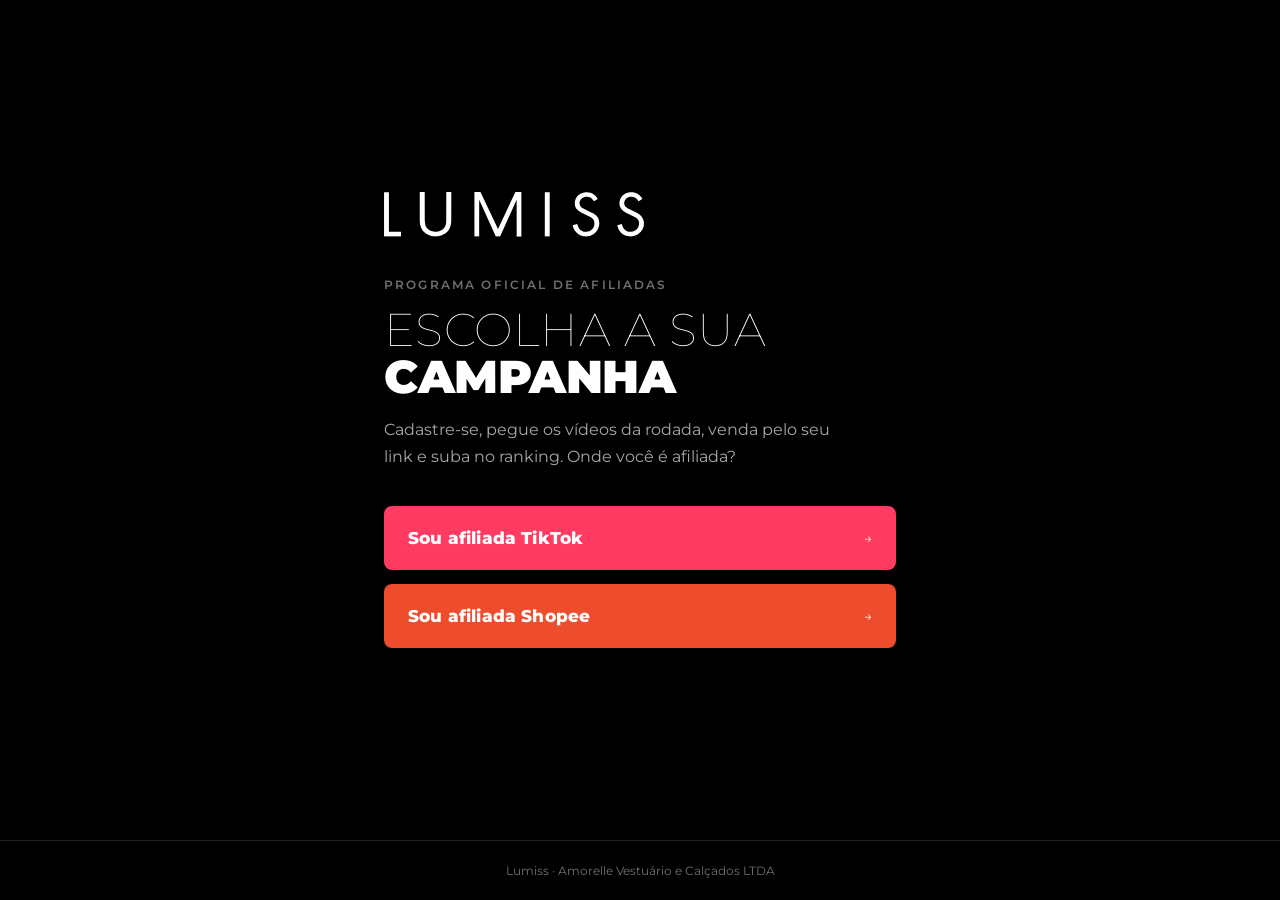
==== commit 0556548b: "Sites das afiliadas (01/11/2026): /tiktok, /shopee e a tela de escolha; o cadastro grava no LUMISS O" ====
--- a/index.html
+++ b/index.html
@@ -3,1982 +3,86 @@
 <head>
 <meta charset="UTF-8">
 <meta name="viewport" content="width=device-width, initial-scale=1.0">
-<title>Lumiss · Campanha de Afiliados</title>
+<title>Lumiss · Programa de Afiliadas</title>
 <meta name="theme-color" content="#000000">
+<meta name="description" content="Programa oficial de afiliadas Lumiss: escolha a sua campanha — TikTok ou Shopee.">
 <link rel="icon" type="image/png" href="[data-uri]">
+<script>
+  /* Link antigo do site do TikTok (ex.: afiliados.lumiss.com.br/#cadastro ou /?debug=1): vai para /tiktok/ com o mesmo pedaço. */
+  if (location.hash || location.search) location.replace('/tiktok/' + location.search + location.hash);
+</script>
 <link rel="preconnect" href="https://fonts.googleapis.com">
 <link rel="preconnect" href="https://fonts.gstatic.com" crossorigin>
 <link href="https://fonts.googleapis.com/css2?family=Montserrat:wght@100..900&display=swap" rel="stylesheet">
 <style>
-  /* =========================================================
-     IDENTIDADE LUMISS — preto no branco, rosa só nos botões
-     ========================================================= */
+  /* A ESCOLHA (01/11/2026): a raiz de afiliados.lumiss.com.br leva para o site de cada campanha. O mesmo visual dos dois sites:
+     preto, Montserrat, a logo; cada botão na cor do seu site (o rosa do TikTok, o laranja da Shopee). */
   :root{
     color-scheme:dark;
     --bg:#000;
-    --surface:#0c0c0c;
     --line:rgba(255,255,255,.13);
     --line-strong:rgba(255,255,255,.28);
     --ink:#fff;
     --ink-dim:rgba(255,255,255,.66);
     --ink-faint:rgba(255,255,255,.44);
-    --accent:#ff3b62;          /* rosa: botões e carimbo */
-    --accent-hover:#ff5578;
-    /* destaque da premiação (badges, pódio, 1º lugar).
-       para voltar ao dourado: --prize:#d9b36c; --prize-rgb:217,179,108; */
-    --prize:#fff;
-    --prize-rgb:255,255,255;
-    --on-prize:#000;
-    --ok:#5fd18a;
+    --tiktok:#ff3b62;
+    --tiktok-hover:#ff5578;
+    --shopee:#EE4D2D;
+    --shopee-hover:#F2694C;
     --font:'Montserrat',system-ui,-apple-system,'Segoe UI',Roboto,sans-serif;
   }
   *{box-sizing:border-box;}
-  html{scroll-behavior:smooth;-webkit-text-size-adjust:100%;}
+  html,body{height:100%;}
   body{
-    margin:0;
-    background:var(--bg);
-    color:var(--ink);
-    font-family:var(--font);
-    font-weight:400;
-    line-height:1.55;
-    -webkit-font-smoothing:antialiased;
-    -moz-osx-font-smoothing:grayscale;
+    margin:0;background:var(--bg);color:var(--ink);font-family:var(--font);
+    -webkit-font-smoothing:antialiased;-moz-osx-font-smoothing:grayscale;
+    display:flex;flex-direction:column;
   }
-  .wrap{max-width:920px;margin:0 auto;padding:0 24px;}
-  .mono{font-variant-numeric:tabular-nums;}
-  .display{font-family:var(--font);text-transform:uppercase;line-height:1.04;}
-  .sr-only{position:absolute;width:1px;height:1px;overflow:hidden;clip:rect(0,0,0,0);}
-
-  /* ---------- faixa animada com a logo ---------- */
-  .marquee-wrap{
-    --mq-h:26px; --mq-gap:46px; --mq-speed:40s;
-    overflow:hidden;background:var(--bg);
-    border-bottom:1px solid var(--line);
-    padding:24px 0;
+  main{
+    flex:1;display:flex;flex-direction:column;justify-content:center;
+    width:100%;max-width:560px;margin:0 auto;padding:48px 24px;
   }
-  .marquee-track{
-    display:flex;align-items:center;width:max-content;
-    animation:marquee var(--mq-speed) linear infinite;
+  .logo{display:block;width:min(260px,70vw);height:auto;fill:currentColor;color:var(--ink);margin:0 0 40px;}
+  .eyebrow{font-size:12px;font-weight:600;letter-spacing:.18em;text-transform:uppercase;color:var(--ink-faint);margin:0 0 14px;}
+  h1{
+    font-size:clamp(30px,8vw,46px);font-weight:100;text-transform:uppercase;line-height:1.04;
+    letter-spacing:.01em;margin:0 0 16px;
   }
-  .mq-item{
-    display:flex;align-items:center;flex-shrink:0;
-    gap:var(--mq-gap);padding-right:var(--mq-gap);
-  }
-  .mq-logo{
-    display:block;height:var(--mq-h);width:calc(var(--mq-h) * 5.8207);
-    fill:currentColor;color:var(--ink);
-  }
-  .mq-dot{width:4px;height:4px;border-radius:50%;background:var(--ink-faint);flex-shrink:0;}
-  @keyframes marquee{
-    from{transform:translateX(-50%);}
-    to{transform:translateX(0%);}
-  }
-
-  /* ---------- hero ---------- */
-  .hero{padding:44px 0 48px;position:relative;}
-  .stamp{
-    display:inline-block;
-    border:2.5px solid var(--accent);
-    color:var(--accent);
-    font-size:12px;font-weight:800;
-    letter-spacing:.18em;text-transform:uppercase;
-    padding:7px 14px;
-    transform:rotate(-5deg);
-    border-radius:3px;
-    margin-bottom:28px;
-  }
-  h1.display{
-    font-size:clamp(30px,5.6vw,54px);
-    font-weight:100;letter-spacing:.01em;
-    color:var(--ink);
-    margin:0 0 24px;
-  }
-  h1.display b{font-weight:900;letter-spacing:-.01em;}
-  .hero p.lead{
-    font-size:clamp(15px,1.9vw,17.5px);
-    color:var(--ink-dim);
-    max-width:54ch;line-height:1.65;
-    margin:0 0 16px;
-  }
-  .hero p.lead strong{color:var(--ink);font-weight:700;}
-  .hero-dates{
-    font-size:13px;font-weight:600;color:var(--ink);
-    margin:0 0 30px;
-  }
-  .cta-row{display:flex;gap:16px;flex-wrap:wrap;align-items:center;}
-  .counter{font-size:13px;color:var(--ink-dim);}
-  .counter b{color:var(--ink);font-weight:800;}
-
-  /* ---------- botões (rosa Lumiss) ---------- */
+  h1 b{font-weight:900;letter-spacing:-.01em;}
+  .lead{font-size:16px;line-height:1.65;color:var(--ink-dim);margin:0 0 36px;max-width:42ch;}
+  .escolhas{display:grid;gap:14px;}
   .btn{
-    display:inline-flex;align-items:center;justify-content:center;gap:8px;
-    background:var(--accent);color:#fff;
-    font-family:var(--font);font-weight:700;font-size:14.5px;letter-spacing:.01em;
-    padding:15px 28px;border-radius:6px;border:none;
-    text-decoration:none;cursor:pointer;
+    display:flex;align-items:center;justify-content:space-between;gap:12px;
+    color:#fff;text-decoration:none;font-weight:800;font-size:17px;letter-spacing:.01em;
+    padding:22px 24px;border-radius:8px;
     transition:transform .15s ease, background .15s ease;
   }
-  .btn:hover{transform:translateY(-1px);background:var(--accent-hover);}
+  .btn span{font-weight:400;font-size:14px;opacity:.9;}
+  .btn:hover{transform:translateY(-1px);}
   .btn:focus-visible{outline:2px solid var(--ink);outline-offset:3px;}
-  .btn:disabled{opacity:.7;cursor:progress;transform:none;}
-  .btn.ghost{background:transparent;border:1px solid var(--line-strong);color:var(--ink);}
-  .btn.ghost:hover{background:rgba(255,255,255,.06);}
-
-  /* ---------- estrutura das seções ---------- */
-  section{padding:56px 0;border-top:1px solid var(--line);}
-  .eyebrow{
-    font-size:11px;font-weight:600;text-transform:uppercase;
-    letter-spacing:.24em;color:var(--ink-faint);margin:0 0 10px;
+  .btn.tiktok{background:var(--tiktok);}
+  .btn.tiktok:hover{background:var(--tiktok-hover);}
+  .btn.shopee{background:var(--shopee);}
+  .btn.shopee:hover{background:var(--shopee-hover);}
+  footer{
+    border-top:1px solid var(--line);padding:22px 24px;text-align:center;
+    font-size:12px;color:var(--ink-faint);
   }
-  h2.display{
-    font-size:clamp(24px,4vw,38px);font-weight:900;letter-spacing:-.005em;
-    color:var(--ink);margin:0 0 26px;
-  }
-  .section-dates{font-size:13.5px;font-weight:500;color:var(--ink-dim);margin:-14px 0 26px;line-height:1.55;}
-
-  /* ---------- vitrine de produtos ---------- */
-  .prod-head{
-    display:flex;align-items:flex-start;justify-content:space-between;
-    gap:14px;flex-wrap:wrap;margin-bottom:26px;
-  }
-  .prod-head h2{margin-bottom:8px;}
-  .prod-head .section-dates{margin:0;}
-  .pp-count{
-    font-size:10.5px;font-weight:800;letter-spacing:.16em;text-transform:uppercase;
-    color:var(--bg);background:var(--ink);
-    padding:6px 12px;border-radius:999px;white-space:nowrap;
-  }
-  .showcase{display:grid;grid-template-columns:1fr 1fr;gap:20px;}
-  .showcase.tres{grid-template-columns:repeat(3,1fr);gap:16px;}
-  @media(max-width:700px){.showcase,.showcase.tres{grid-template-columns:1fr;gap:14px;}}
-  .sc-card{
-    position:relative;border-radius:14px;overflow:hidden;
-    display:flex;flex-direction:column;
-    border:1px solid var(--line);background:var(--surface);
-    transition:transform .35s cubic-bezier(.2,.8,.3,1), border-color .35s ease, box-shadow .35s ease;
-  }
-  .sc-card:hover{
-    transform:translateY(-5px);
-    border-color:rgba(255,255,255,.5);
-    box-shadow:0 22px 50px rgba(0,0,0,.7), 0 0 0 1px rgba(255,255,255,.12);
-  }
-  .sc-photo{position:relative;aspect-ratio:1/1;overflow:hidden;background:#fff;flex:none;}
-  .sc-photo img{
-    width:100%;height:100%;object-fit:contain;display:block;
-    transition:transform .6s cubic-bezier(.2,.8,.3,1);
-  }
-  .sc-card:hover .sc-photo img{transform:scale(1.07);}
-  .sc-shine{
-    position:absolute;inset:0;pointer-events:none;
-    background:linear-gradient(115deg, transparent 38%, rgba(255,255,255,.55) 50%, transparent 62%);
-    transform:translateX(-120%);
-  }
-  .sc-card:hover .sc-shine{transition:transform .9s ease;transform:translateX(120%);}
-  .sc-tag{
-    position:absolute;top:12px;left:12px;z-index:2;
-    font-size:9.5px;font-weight:800;letter-spacing:.12em;text-transform:uppercase;
-    color:#fff;background:#000;
-    padding:5px 11px;border-radius:999px;
-  }
-  .sc-body{padding:18px 18px 20px;display:flex;flex-direction:column;flex:1;}
-  .sc-point{
-    display:inline-block;margin:0 0 10px;padding:3px 10px;
-    border:1px solid var(--line-strong);border-radius:999px;
-    font-size:9.5px;font-weight:800;letter-spacing:.1em;text-transform:uppercase;color:var(--ink);
-  }
-  .sc-name{font-size:15px;font-weight:600;line-height:1.4;color:var(--ink);margin:0 0 14px;flex:1;}
-  .sc-body .btn{width:100%;font-size:13.5px;padding:13px 16px;margin-top:auto;}
-  .sc-plus{
-    position:absolute;z-index:3;left:50%;top:50%;
-    transform:translate(-50%,-50%);
-    width:46px;height:46px;border-radius:50%;
-    display:flex;align-items:center;justify-content:center;
-    font-size:26px;font-weight:300;line-height:1;
-    color:var(--bg);background:var(--ink);
-    box-shadow:0 0 0 6px var(--bg);
-  }
-  @media(max-width:700px){.sc-plus{display:none;}}
-
-  /* card de produto em segredo (entre campanhas) */
-  .product-card{border:1px solid var(--line-strong);border-radius:12px;overflow:hidden;background:var(--surface);}
-  .pm-art{
-    position:relative;display:flex;align-items:center;justify-content:center;
-    aspect-ratio:1/1;
-    background:
-      repeating-linear-gradient(45deg, rgba(255,255,255,.04) 0 12px, transparent 12px 24px),
-      var(--bg);
-  }
-  .pm-num{font-size:150px;font-weight:100;line-height:1;color:var(--ink);opacity:.45;}
-  .pm-q{
-    position:absolute;font-size:80px;font-weight:900;
-    color:var(--accent);animation:teaserPulse 2.2s ease-in-out infinite;
-  }
-  .pc-body{padding:16px;}
-  .pc-round{
-    font-size:10.5px;font-weight:700;text-transform:uppercase;letter-spacing:.16em;
-    color:var(--ink-dim);margin:0 0 6px;
-  }
-  .product-card h4{margin:0 0 12px;font-size:15px;font-weight:700;line-height:1.3;color:var(--ink);}
-  .pm-soon{
-    text-align:center;border:1px dashed var(--line-strong);color:var(--ink);
-    border-radius:8px;padding:9px;font-size:10.5px;font-weight:700;
-    letter-spacing:.14em;text-transform:uppercase;
-  }
-
-  /* ---------- como pontua ---------- */
-  .pontos-card{
-    margin-top:24px;padding:24px;border-radius:12px;
-    border:1px solid var(--line);background:var(--surface);
-  }
-  .pontos-eq{
-    font-size:clamp(23px,3.6vw,32px);font-weight:100;line-height:1.1;
-    text-transform:uppercase;letter-spacing:.02em;color:var(--ink);margin-bottom:16px;
-  }
-  .pontos-eq b{font-weight:900;}
-  .pontos-eq i{font-style:normal;font-weight:900;color:var(--accent);margin:0 8px;}
-  .pontos-list{margin:0;padding:0;list-style:none;display:grid;gap:9px;}
-  .pontos-list li{position:relative;padding-left:18px;font-size:13.5px;line-height:1.55;color:var(--ink-dim);}
-  .pontos-list li::before{content:'';position:absolute;left:0;top:8px;width:6px;height:6px;border-radius:50%;background:var(--ink-faint);}
-  .pontos-list strong{color:var(--ink);font-weight:700;}
-
-  /* ---------- premiação ---------- */
-  .prize-list{border:1px solid var(--line);border-radius:10px;overflow:hidden;}
-  .prize-row{
-    display:flex;justify-content:space-between;align-items:center;gap:12px;
-    padding:16px 20px;border-bottom:1px solid var(--line);
-    background:var(--surface);
-  }
-  .prize-row:last-child{border-bottom:none;}
-  .prize-row.gold{background:linear-gradient(90deg, rgba(var(--prize-rgb),.12), rgba(var(--prize-rgb),0) 70%), var(--surface);}
-  .place{display:flex;align-items:center;gap:12px;}
-  .place .rank{font-size:19px;font-weight:700;color:var(--ink-dim);min-width:34px;text-align:center;}
-  .place .lbl{font-size:14.5px;font-weight:600;color:var(--ink);}
-  .amount{font-size:16px;font-weight:800;color:var(--ink);font-variant-numeric:tabular-nums;}
-  .amount-wrap{display:flex;align-items:center;gap:10px;}
-  .pix-tag{
-    font-size:9px;font-weight:800;letter-spacing:.12em;
-    color:var(--on-prize);background:var(--prize);
-    padding:3px 8px;border-radius:999px;
-  }
-  .prize-note{margin-top:14px;font-size:12.5px;color:var(--ink-dim);line-height:1.6;}
-  .prize-note strong{color:var(--ink);}
-
-  /* ---------- benefício ---------- */
-  .bonus-card{
-    display:flex;gap:16px;align-items:flex-start;
-    padding:22px 24px;border-radius:10px;
-    border:1px dashed rgba(var(--prize-rgb),.45);
-    background:linear-gradient(90deg, rgba(var(--prize-rgb),.07), transparent);
-  }
-  .bonus-card .ic{font-size:24px;line-height:1;}
-  .bonus-card h4{
-    margin:0 0 6px;font-size:12px;font-weight:800;text-transform:uppercase;
-    letter-spacing:.12em;color:var(--prize);
-  }
-  .bonus-card p{margin:0;font-size:14px;color:var(--ink-dim);line-height:1.6;}
-  .bonus-card p strong{color:var(--ink);font-weight:700;}
-
-  /* ---------- ranking ---------- */
-  .ranking-wrap{position:relative;}
-  .ranking-list{border:1px solid var(--line);border-radius:10px;overflow:hidden;background:var(--surface);}
-  #confettiCanvas{
-    position:absolute;inset:0;width:100%;height:100%;
-    pointer-events:none;z-index:5;
-  }
-  .ranking-row{
-    display:flex;justify-content:space-between;align-items:center;gap:14px;
-    padding:14px 20px;border-bottom:1px solid var(--line);
-    background:var(--surface);
-    opacity:0;transform:translateY(14px);
-    transition:opacity .5s ease, transform .5s cubic-bezier(.2,.8,.3,1);
-  }
-  .ranking-row.revealed{opacity:1;transform:translateY(0);}
-  .ranking-row:last-child{border-bottom:none;}
-  .ranking-row.top3{background:linear-gradient(90deg, rgba(var(--prize-rgb),.08), transparent 70%), var(--surface);}
-  .ranking-row.rank-1{
-    background:linear-gradient(90deg, rgba(var(--prize-rgb),.22), rgba(var(--prize-rgb),.03)), var(--surface);
-    box-shadow:inset 0 0 0 1.5px rgba(var(--prize-rgb),.6), 0 0 26px rgba(var(--prize-rgb),.12);
-    padding-top:22px;padding-bottom:22px;
-    position:relative;overflow:hidden;
-  }
-  /* brilho que atravessa a linha da campeã */
-  .ranking-row.rank-1::after{
-    content:'';position:absolute;inset:0;pointer-events:none;
-    background:linear-gradient(115deg, transparent 40%, rgba(255,255,255,.16) 50%, transparent 60%);
-    transform:translateX(-120%);
-  }
-  .ranking-row.rank-1.revealed::after{animation:champShine 2.6s ease .5s infinite;}
-  @keyframes champShine{
-    0%{transform:translateX(-120%);}
-    35%,100%{transform:translateX(120%);}
-  }
-  .ranking-row.rank-1 .name{
-    font-size:18px;font-weight:800;color:var(--ink);
-    text-shadow:0 0 18px rgba(var(--prize-rgb),.3);
-  }
-  .ranking-row.rank-1 .rk{animation:champPulse 2.4s ease-in-out infinite;font-size:22px;}
-  @keyframes champPulse{
-    0%,100%{transform:scale(1);}
-    50%{transform:scale(1.15);}
-  }
-  .champ-badge{
-    font-size:9px;font-weight:800;letter-spacing:.14em;text-transform:uppercase;
-    color:var(--on-prize);background:var(--prize);
-    padding:3px 9px;border-radius:999px;white-space:nowrap;
-    box-shadow:0 0 14px rgba(var(--prize-rgb),.4);
-  }
-  .ranking-row.rank-1 .prize-badge{
-    font-size:12px;padding:4px 11px;
-    box-shadow:0 0 16px rgba(var(--prize-rgb),.4);
-  }
-  .ranking-row.pop{animation:rowPop .55s cubic-bezier(.2,1.2,.4,1);}
-  @keyframes rowPop{
-    0%{transform:scale(.97);}
-    55%{transform:scale(1.025);}
-    100%{transform:scale(1);}
-  }
-  .ranking-pos{display:flex;align-items:center;gap:12px;min-width:0;}
-  .ranking-pos .rk{
-    font-size:15px;font-weight:700;color:var(--ink-dim);
-    min-width:30px;text-align:center;flex-shrink:0;
-  }
-  .ranking-pos .who{display:flex;align-items:center;gap:9px;flex-wrap:wrap;min-width:0;}
-  .ranking-pos .name{font-size:14.5px;font-weight:600;color:var(--ink);}
-  .ranking-pos .handle{font-size:12.5px;color:var(--ink-dim);}
-  .prize-badge{
-    font-size:11px;font-weight:800;letter-spacing:.03em;
-    color:var(--on-prize);background:var(--prize);
-    padding:3px 9px;border-radius:999px;white-space:nowrap;
-    font-variant-numeric:tabular-nums;
-  }
-  .ranking-items{display:flex;align-items:center;flex-shrink:0;}
-  .ranking-empty{color:var(--ink-dim);font-size:13.5px;padding:24px;text-align:center;}
-  .ranking-soon{padding:40px 24px;text-align:center;}
-  .ranking-soon .rs-days{
-    font-size:40px;font-weight:100;line-height:1;text-transform:uppercase;
-    letter-spacing:.04em;color:var(--ink);margin-bottom:14px;
-  }
-  .ranking-soon .rs-days b{font-weight:900;}
-  .ranking-soon p{margin:0 auto;max-width:46ch;font-size:13.5px;line-height:1.65;color:var(--ink-dim);}
-  .ranking-soon strong{color:var(--ink);}
-
-  /* ---------- hall da fama ---------- */
-  .hall-card{
-    border:1px solid var(--line);border-radius:12px;
-    background:var(--surface);padding:22px 20px 0;margin-bottom:16px;overflow:hidden;
-  }
-  .hall-head{
-    display:flex;align-items:baseline;justify-content:space-between;
-    gap:10px;flex-wrap:wrap;margin-bottom:24px;
-  }
-  .hall-title{font-size:17px;font-weight:900;text-transform:uppercase;letter-spacing:.02em;color:var(--ink);}
-  .hall-period{font-size:11.5px;font-weight:500;color:var(--ink-dim);}
-  .podium{display:flex;align-items:flex-end;justify-content:center;gap:10px;}
-  .podium-col{flex:1;max-width:150px;text-align:center;}
-  .podium-medal{font-size:26px;line-height:1;margin-bottom:6px;}
-  .podium-face{position:relative;display:inline-block;margin-bottom:8px;}
-  .podium-photo{
-    display:block;width:58px;height:58px;border-radius:50%;object-fit:cover;
-    border:1px solid var(--line-strong);background:#111;
-  }
-  .podium-col.p1 .podium-photo{
-    width:74px;height:74px;border:2px solid var(--prize);
-    box-shadow:0 0 20px rgba(var(--prize-rgb),.35);
-  }
-  .podium-badge{
-    position:absolute;right:-5px;bottom:-3px;font-size:16px;line-height:1;
-    background:var(--surface);border-radius:50%;padding:2px 3px;
-  }
-  .podium-name{
-    font-size:12.5px;font-weight:600;color:var(--ink);margin-bottom:8px;
-    word-break:break-word;line-height:1.3;
-  }
-  .podium-base{
-    border-radius:8px 8px 0 0;display:flex;flex-direction:column;
-    align-items:center;justify-content:center;gap:4px;padding:10px 6px;
-    background:linear-gradient(180deg, rgba(var(--prize-rgb),.15), rgba(var(--prize-rgb),.03));
-    border:1px solid rgba(var(--prize-rgb),.22);border-bottom:none;
-  }
-  .podium-col.p1 .podium-base{
-    height:112px;
-    background:linear-gradient(180deg, rgba(var(--prize-rgb),.30), rgba(var(--prize-rgb),.05));
-    border-color:rgba(var(--prize-rgb),.5);
-  }
-  .podium-col.p2 .podium-base{height:82px;}
-  .podium-col.p3 .podium-base{height:62px;}
-  .podium-pos{font-size:22px;font-weight:100;line-height:1;color:var(--ink);}
-  .podium-col.p1 .podium-pos{font-size:28px;}
-  .podium-prize{font-size:12px;font-weight:800;color:var(--ink);font-variant-numeric:tabular-nums;}
-  .podium-col.p1 .podium-prize{font-size:14px;color:var(--prize);}
-  @media(max-width:480px){
-    .podium-col{max-width:none;}
-    .podium-name{font-size:11.5px;}
-    .podium-prize{font-size:10.5px;}
-    .podium-col.p1 .podium-prize{font-size:12px;}
-  }
-
-  /* ---------- vídeos das criadoras ---------- */
-  .vid-rail{display:grid;grid-template-columns:repeat(3,1fr);gap:18px;}
-  .vid-card{min-width:0;}
-  .vid-frame{
-    position:relative;aspect-ratio:9/16;overflow:hidden;
-    border-radius:14px;border:1px solid var(--line);background:#0b0b0b;
-  }
-  .vid-frame iframe{position:absolute;inset:0;width:100%;height:100%;border:0;display:block;}
-  .vid-load{
-    position:absolute;inset:0;display:flex;align-items:center;justify-content:center;
-    font-size:10px;font-weight:700;letter-spacing:.18em;text-transform:uppercase;color:var(--ink-faint);
-  }
-  .vid-meta{margin-top:11px;}
-  .vid-handle{display:inline-block;font-size:14px;font-weight:700;color:var(--ink);text-decoration:none;}
-  .vid-handle:hover{text-decoration:underline;}
-  .vid-tag{margin-top:3px;font-size:10px;font-weight:700;letter-spacing:.12em;text-transform:uppercase;color:var(--ink-faint);}
-  @media(max-width:700px){
-    .vid-rail{
-      display:flex;gap:12px;overflow-x:auto;scroll-snap-type:x mandatory;
-      margin:0 -18px;padding:0 18px 6px;scrollbar-width:none;-webkit-overflow-scrolling:touch;
-    }
-    .vid-rail::-webkit-scrollbar{display:none;}
-    .vid-card{flex:0 0 74%;scroll-snap-align:center;}
-  }
-
-  /* ---------- como funciona ---------- */
-  .steps{display:grid;gap:0;}
-  .step{
-    display:grid;grid-template-columns:84px 1fr;gap:12px;
-    padding:22px 0;border-bottom:1px solid var(--line);
-    align-items:center;
-  }
-  .step:last-child{border-bottom:none;}
-  .step .num{
-    font-size:58px;font-weight:100;line-height:1;letter-spacing:-.02em;
-    color:var(--ink);font-variant-numeric:tabular-nums;
-  }
-  .step h3{margin:0 0 4px;font-size:16px;font-weight:700;color:var(--ink);}
-  .step p{margin:0;color:var(--ink-dim);font-size:14.5px;max-width:56ch;line-height:1.6;}
-
-  /* ---------- cadastro ---------- */
-  form{border:1px solid var(--line);border-radius:10px;padding:28px;background:var(--surface);}
-  .field{margin-bottom:18px;}
-  label{
-    display:block;font-size:11px;font-weight:600;text-transform:uppercase;
-    letter-spacing:.14em;color:var(--ink-dim);margin-bottom:8px;
-  }
-  input,select{
-    width:100%;padding:13px 14px;border-radius:6px;
-    border:1px solid var(--line-strong);
-    background:var(--bg);color:var(--ink);
-    font-family:var(--font);font-size:15px;font-weight:500;
-  }
-  input::placeholder{color:var(--ink-faint);}
-  input:focus,select:focus{outline:2px solid var(--ink);outline-offset:1px;}
-  select option{background:#000;color:#fff;}
-  .field-row{display:grid;grid-template-columns:1fr 1fr;gap:14px;}
-  @media(max-width:520px){.field-row{grid-template-columns:1fr;}}
-  .agree{
-    display:flex;gap:10px;align-items:flex-start;
-    font-size:13px;font-weight:500;text-transform:none;letter-spacing:0;line-height:1.5;
-    color:var(--ink-dim);margin-bottom:22px;
-  }
-  .agree input{width:auto;margin-top:2px;accent-color:var(--accent);}
-  .msg{font-size:13.5px;font-weight:500;margin-top:14px;min-height:18px;line-height:1.55;}
-  .msg.ok{color:var(--ok);}
-  .msg.err{color:var(--accent);}
-  .msg a{color:var(--ink);text-decoration:underline;}
-
-  /* ---------- acesso pós-cadastro ---------- */
-  .lib-locked{
-    border:1px dashed var(--line-strong);border-radius:10px;
-    padding:34px 24px;text-align:center;color:var(--ink-dim);font-size:14px;
-  }
-  .lib-locked .lock{font-size:26px;margin-bottom:10px;}
-  .access-grid{display:grid;grid-template-columns:1fr 1fr;gap:14px;}
-  @media(max-width:520px){.access-grid{grid-template-columns:1fr;}}
-  .access-card{
-    display:flex;flex-direction:column;gap:10px;
-    border:1px solid var(--line);border-radius:10px;padding:24px;
-    background:var(--surface);text-align:center;align-items:center;
-  }
-  .access-card .ic{font-size:28px;}
-  .access-card h3{margin:0;font-size:14px;font-weight:800;text-transform:uppercase;letter-spacing:.06em;color:var(--ink);}
-  .access-card p{margin:0;font-size:13px;color:var(--ink-dim);}
-  .access-card a.btn{width:100%;margin-top:4px;}
-  .access-card.whats a.btn{background:#25D366;color:#000;}
-  .access-card.whats a.btn:hover{background:#2fe374;}
-
-  /* ---------- regulamento ---------- */
-  .reg-details{border:1px solid var(--line);border-radius:10px;overflow:hidden;}
-  .reg-details summary{
-    cursor:pointer;padding:18px 20px;font-size:14px;font-weight:600;color:var(--ink);
-    background:var(--surface);list-style:none;
-    display:flex;align-items:center;justify-content:space-between;
-  }
-  .reg-details summary:focus-visible{outline:2px solid var(--ink);outline-offset:-2px;}
-  .reg-details summary::-webkit-details-marker{display:none;}
-  .reg-details summary::after{content:'+';font-size:22px;font-weight:300;line-height:1;color:var(--ink);}
-  .reg-details[open] summary::after{content:'–';}
-  .reg-block{padding:8px 24px 28px;max-height:520px;overflow-y:auto;}
-  .reg-block h3{
-    font-size:12px;font-weight:800;text-transform:uppercase;letter-spacing:.1em;
-    color:var(--ink);margin:24px 0 8px;
-  }
-  .reg-block h3:first-child{margin-top:20px;}
-  .reg-block p, .reg-block li{font-size:13px;line-height:1.65;color:var(--ink-dim);margin:0 0 8px;}
-  .reg-block ul, .reg-block ol{margin:0 0 8px;padding-left:20px;}
-  .reg-block strong{color:var(--ink);font-weight:700;}
-
-  /* ---------- rodapé ---------- */
-  footer{padding:40px 0 64px;color:var(--ink-dim);font-size:12.5px;border-top:1px solid var(--line);}
-  .foot-logo{display:block;height:13px;width:calc(13px * 5.8207);fill:currentColor;color:var(--ink);margin-bottom:12px;}
-  footer .refs{margin-top:8px;font-size:11px;font-weight:600;letter-spacing:.12em;text-transform:uppercase;color:var(--ink-faint);}
-
-  /* ---------- aviso de campanha encerrada ---------- */
-  .ended-banner{
-    background:var(--ink);color:var(--bg);
-    text-align:center;padding:12px 20px;font-size:13.5px;font-weight:500;line-height:1.5;
-  }
-  .ended-banner strong{font-weight:800;}
-  .ended-banner a{color:var(--bg);font-weight:800;text-decoration:underline;margin-left:6px;white-space:nowrap;}
-
-  /* ---------- teaser da próxima campanha ---------- */
-  .teaser{
-    position:fixed;inset:0;z-index:100;display:none;
-    align-items:center;justify-content:center;padding:24px;
-    background:rgba(0,0,0,.86);backdrop-filter:blur(6px);
-    animation:teaserIn .45s ease;
-  }
-  .teaser.open{display:flex;}
-  @keyframes teaserIn{from{opacity:0;}to{opacity:1;}}
-  .teaser-box{
-    position:relative;max-width:440px;width:100%;
-    background:var(--surface);border:1px solid var(--line-strong);
-    border-radius:16px;padding:34px 30px 30px;text-align:center;
-    box-shadow:0 30px 80px rgba(0,0,0,.7);
-    animation:teaserPop .5s cubic-bezier(.2,1.1,.4,1);
-  }
-  @keyframes teaserPop{from{transform:translateY(18px) scale(.97);}to{transform:none;}}
-  .teaser-close{
-    position:absolute;top:10px;right:14px;background:none;border:none;
-    color:var(--ink-dim);font-size:26px;line-height:1;cursor:pointer;padding:4px;
-  }
-  .teaser-close:hover{color:var(--ink);}
-  .teaser-art{position:relative;height:120px;display:flex;align-items:center;justify-content:center;margin-bottom:18px;}
-  .teaser-num{font-size:116px;font-weight:100;line-height:1;color:var(--ink);opacity:.5;}
-  .teaser-q{
-    position:absolute;font-size:62px;font-weight:900;
-    color:var(--accent);animation:teaserPulse 2.2s ease-in-out infinite;
-  }
-  @keyframes teaserPulse{
-    0%,100%{transform:scale(1);opacity:.9;}
-    50%{transform:scale(1.12);opacity:1;}
-  }
-  .teaser-stamp{
-    display:inline-block;border:2px solid var(--accent);color:var(--accent);
-    font-size:11px;font-weight:800;letter-spacing:.2em;text-transform:uppercase;
-    padding:4px 12px;border-radius:3px;transform:rotate(-4deg);margin-bottom:14px;
-  }
-  .teaser-box h3{font-size:30px;font-weight:900;margin:0 0 12px;color:var(--ink);}
-  .teaser-box p{font-size:14px;color:var(--ink-dim);margin:0 0 18px;line-height:1.6;}
-  .teaser-hint{
-    font-size:12.5px;color:var(--ink);border:1px dashed var(--line-strong);
-    border-radius:8px;padding:10px 12px;margin-bottom:20px;line-height:1.5;
-  }
-  .teaser-actions{display:flex;flex-direction:column;gap:9px;}
-  .teaser-actions .btn{width:100%;}
-
-  /* ================= AJUSTES MOBILE ================= */
-  @media(max-width:640px){
-    .wrap{padding:0 18px;}
-
-    .marquee-wrap{--mq-h:19px; --mq-gap:30px; --mq-speed:28s; padding:17px 0;}
-
-    section{padding:40px 0;}
-    .hero{padding-top:26px !important;padding-bottom:40px;}
-    .stamp{margin-bottom:22px;}
-    h1.display{font-size:29px;margin-bottom:20px;}
-    .hero p.lead{font-size:15px;max-width:none;}
-    .hero-dates{font-size:12.5px;}
-    .cta-row{flex-direction:column;align-items:stretch;gap:12px;}
-    .cta-row .btn{width:100%;padding:16px 20px;}
-    .counter{text-align:center;font-size:12px;}
-    h2.display{font-size:24px;margin-bottom:20px;}
-    .section-dates{font-size:13px;margin-top:-10px;}
-
-    .prod-head{margin-bottom:18px;}
-    .showcase{gap:14px;}
-    .sc-photo{aspect-ratio:4/3;}
-    .sc-body{padding:14px 14px 16px;}
-    .sc-name{font-size:14.5px;margin-bottom:11px;}
-    .sc-body .btn{padding:14px 16px;}
-
-    .prize-row{padding:14px 16px;}
-    .place .lbl{font-size:14px;}
-    .amount{font-size:15px;}
-
-    /* ranking: nome em cima, prêmio embaixo — sem espremer */
-    .ranking-row{flex-direction:column;align-items:flex-start;gap:7px;padding:13px 15px;}
-    .ranking-row.rank-1{padding-top:17px;padding-bottom:17px;}
-    .ranking-row.rank-1 .name{font-size:15.5px;}
-    .ranking-row.rank-1 .rk{font-size:20px;}
-    .champ-badge{font-size:8.5px;padding:2px 7px;}
-    .ranking-pos{width:100%;}
-    .ranking-pos .name{font-size:14px;}
-    .ranking-items{padding-left:42px;}
-    .ranking-soon{padding:30px 16px;}
-    .ranking-soon .rs-days{font-size:30px;}
-    .ranking-soon p{font-size:12.5px;}
-
-    /* pódio: cabe em 3 colunas sem quebrar nome */
-    .hall-card{padding:18px 14px 0;}
-    .hall-title{font-size:15px;}
-    .hall-period{font-size:10px;}
-    .podium{gap:6px;}
-    .podium-medal{font-size:21px;}
-    .podium-photo{width:46px;height:46px;}
-    .podium-col.p1 .podium-photo{width:58px;height:58px;}
-    .podium-badge{font-size:13px;right:-4px;}
-    .podium-name{font-size:10.5px;hyphens:auto;overflow-wrap:anywhere;}
-    .podium-col.p1 .podium-base{height:92px;}
-    .podium-col.p2 .podium-base{height:70px;}
-    .podium-col.p3 .podium-base{height:54px;}
-    .podium-pos{font-size:18px;}
-    .podium-col.p1 .podium-pos{font-size:23px;}
-
-    /* passos: número fino, mais espaço pro texto */
-    .step{grid-template-columns:56px 1fr;gap:10px;padding:18px 0;}
-    .step .num{font-size:40px;}
-    .step h3{font-size:15px;}
-    .step p{font-size:13.5px;}
-
-    .bonus-card{flex-direction:column;gap:9px;padding:16px;}
-    .access-card{padding:20px 16px;}
-
-    /* formulário: alvos de toque maiores e sem zoom no iOS */
-    form{padding:20px 16px;}
-    input,select{padding:14px;font-size:16px;}
-    .agree{font-size:12.5px;}
-    form .btn{width:100%;padding:16px 20px;}
-
-    /* regulamento: sem altura fixa, rola com a página */
-    .reg-details summary{padding:16px 15px;font-size:13.5px;}
-    .reg-block{padding:6px 16px 22px;max-height:none;overflow:visible;}
-    .reg-block p,.reg-block li{font-size:12.5px;}
-
-    .ended-banner{font-size:12.5px;padding:11px 16px;}
-    .ended-banner a{display:block;margin:4px 0 0;}
-
-    /* teaser: cabe na tela e rola por dentro se precisar */
-    .teaser{padding:16px;align-items:flex-start;}
-    .teaser-box{padding:26px 20px 22px;margin-top:22px;max-height:calc(100vh - 44px);overflow-y:auto;}
-    .teaser-art{height:92px;margin-bottom:14px;}
-    .teaser-num{font-size:88px;}
-    .teaser-q{font-size:48px;}
-    .teaser-box h3{font-size:24px;}
-    .teaser-box p{font-size:13.5px;}
-    .teaser-hint{font-size:11.5px;}
-    .teaser-actions .btn{padding:14px 16px;}
-    .teaser-close{font-size:30px;top:6px;right:10px;padding:8px;}
-
-    footer{padding:30px 0 46px;}
-  }
-
-  @media(max-width:380px){
-    h1.display{font-size:26px;}
-    .marquee-wrap{--mq-h:17px;}
-    .podium-name{font-size:9.5px;}
-    .sc-photo{aspect-ratio:1/1;}
-  }
-
-  /* ---------- movimento reduzido ---------- */
-  @media (prefers-reduced-motion: reduce){
-    *{transition:none !important;}
-    .marquee-track{animation:none;}
-    .ranking-row{opacity:1;transform:none;}
-    .ranking-row.pop,.ranking-row.rank-1 .rk,.ranking-row.rank-1.revealed::after{animation:none;}
-    .teaser,.teaser-box,.teaser-q,.pm-q{animation:none;}
-  }
+  @media (prefers-reduced-motion: reduce){ .btn{transition:none;} .btn:hover{transform:none;} }
 </style>
 </head>
 <body>
-<!-- logo Lumiss (vetor) — usada na faixa animada e no rodapé -->
 <svg width="0" height="0" style="position:absolute" aria-hidden="true" focusable="false"><symbol id="lumiss-logo" viewBox="0 0 1000 171.8"><path d="M528.4 171.7 L510.5 171.7 L510.3 171.5 L510.1 30.2 L446.5 170.8 L446.2 171.0 L430.0 170.9 L366.1 30.2 L366.0 171.0 L347.8 171.2 L347.7 0.1 L370.9 0.1 L438.5 142.3 L505.2 0.1 L528.4 0.0 L528.4 171.7ZM198.5 171.3 L194.1 171.2 L189.1 170.7 L184.7 169.9 L179.8 168.6 L175.2 167.0 L170.4 164.9 L162.0 160.2 L159.0 158.1 L155.3 155.1 L152.6 152.5 L149.3 148.7 L146.7 145.0 L144.7 141.8 L142.8 137.7 L141.2 133.8 L139.5 127.9 L138.4 122.4 L137.8 116.7 L137.4 108.8 L137.4 0.3 L156.5 0.4 L156.7 107.0 L157.0 112.9 L157.8 119.3 L159.0 126.6 L160.1 130.7 L162.1 134.7 L165.5 139.3 L169.6 143.1 L174.2 146.4 L179.1 149.0 L184.7 151.1 L190.5 152.4 L196.4 152.9 L202.0 152.8 L208.5 151.7 L214.1 150.0 L220.1 147.3 L225.4 143.9 L229.8 139.9 L233.3 135.5 L235.6 130.9 L237.0 126.6 L238.1 121.8 L238.7 116.4 L239.3 108.3 L239.4 0.4 L258.6 0.4 L258.8 2.0 L258.8 25.9 L258.6 112.1 L258.1 118.4 L257.3 123.7 L256.1 129.3 L254.6 134.6 L253.0 138.5 L251.2 142.1 L248.8 145.9 L246.7 148.8 L244.2 151.7 L241.2 154.7 L237.4 157.9 L234.0 160.2 L229.8 162.7 L225.4 164.9 L220.4 167.0 L216.1 168.5 L211.8 169.6 L207.1 170.5 L198.5 171.3ZM65.3 171.1 L-0.1 171.0 L0.0 0.8 L18.8 0.9 L18.8 153.4 L65.3 153.4 L65.3 171.1ZM637.3 171.0 L618.5 171.0 L618.6 0.9 L637.2 0.9 L637.3 1.0 L637.3 171.0ZM950.5 170.8 L945.4 170.8 L941.3 170.5 L936.4 169.7 L932.3 168.7 L928.1 167.3 L924.1 165.4 L920.2 163.2 L916.0 160.2 L912.7 157.4 L909.4 153.9 L906.4 150.0 L904.2 146.5 L902.0 142.1 L900.4 138.5 L898.8 133.9 L897.3 128.3 L914.8 123.4 L917.8 132.1 L919.7 136.5 L922.7 141.4 L926.2 145.2 L930.2 148.5 L934.9 151.0 L940.3 152.6 L945.0 153.3 L949.8 153.3 L956.0 152.4 L960.8 150.9 L965.9 148.5 L969.3 146.1 L973.0 142.7 L976.4 138.1 L978.5 134.0 L979.8 130.4 L980.8 125.8 L981.3 121.5 L981.1 117.5 L980.3 113.4 L979.3 110.4 L977.3 106.7 L975.1 103.9 L971.3 100.3 L966.4 97.2 L934.7 81.3 L926.2 76.6 L919.4 72.1 L915.1 68.2 L913.0 65.7 L911.0 62.8 L908.1 57.1 L906.4 51.1 L905.8 46.1 L905.8 40.9 L906.1 37.2 L907.2 32.3 L908.5 28.2 L910.5 23.8 L912.9 19.6 L916.2 15.4 L919.1 12.5 L923.2 9.4 L926.8 7.1 L931.8 4.8 L936.5 3.1 L942.0 1.8 L946.6 1.1 L951.8 0.9 L957.9 1.3 L965.1 2.7 L971.3 4.9 L976.2 7.5 L981.6 11.4 L986.7 16.3 L991.3 22.3 L993.3 25.7 L993.6 26.7 L979.5 35.7 L970.8 25.2 L967.6 22.7 L963.5 20.6 L957.9 18.9 L952.3 18.2 L946.2 18.6 L940.6 20.1 L935.7 22.4 L932.2 25.1 L929.1 28.4 L926.5 32.5 L924.8 37.0 L924.0 41.5 L924.2 45.6 L925.4 50.3 L927.1 53.7 L929.2 56.6 L931.8 59.1 L934.5 61.0 L939.6 64.0 L945.1 66.8 L972.4 79.8 L980.3 84.6 L985.9 89.2 L988.8 92.2 L991.8 96.0 L994.5 100.3 L996.5 104.4 L998.0 108.3 L999.1 112.9 L999.8 117.3 L999.9 122.6 L999.5 127.5 L998.7 131.7 L997.4 136.1 L995.7 140.3 L993.4 144.9 L990.8 148.9 L987.8 152.7 L984.7 155.9 L981.2 159.0 L977.0 162.1 L972.8 164.5 L969.0 166.3 L963.8 168.3 L959.9 169.4 L955.2 170.3 L950.5 170.8ZM779.7 171.0 L774.0 171.1 L769.8 170.7 L765.4 169.9 L761.0 168.7 L757.1 167.2 L752.9 165.3 L748.1 162.4 L744.6 159.8 L741.3 157.0 L737.7 153.3 L734.8 149.5 L732.5 146.1 L729.9 141.2 L728.2 137.3 L726.8 133.1 L725.6 128.3 L743.1 123.3 L744.7 128.2 L748.9 137.8 L750.9 141.2 L754.1 144.9 L758.6 148.4 L763.7 151.1 L768.6 152.6 L774.4 153.4 L779.6 153.3 L784.8 152.4 L789.7 150.8 L793.8 148.7 L798.1 145.6 L801.6 142.1 L804.5 138.2 L806.5 134.3 L808.0 130.5 L808.9 126.6 L809.4 121.8 L809.3 118.2 L808.6 114.2 L807.6 110.8 L805.8 107.1 L803.7 104.3 L799.7 100.4 L795.4 97.6 L762.2 80.9 L754.0 76.3 L747.8 72.3 L743.0 67.8 L739.3 63.0 L736.6 57.6 L735.4 54.2 L734.6 51.0 L734.0 45.6 L734.0 41.4 L734.5 36.6 L735.5 31.9 L737.1 27.3 L739.2 22.9 L741.8 18.7 L744.8 15.0 L748.0 12.0 L751.6 9.2 L755.8 6.7 L761.0 4.4 L766.3 2.7 L771.0 1.7 L776.7 1.0 L781.4 1.0 L787.7 1.5 L794.4 3.1 L799.8 5.2 L805.6 8.3 L810.9 12.4 L814.9 16.3 L818.8 21.4 L821.9 26.7 L807.8 35.7 L798.8 25.0 L795.7 22.6 L791.7 20.6 L786.5 19.0 L781.0 18.4 L774.9 18.6 L769.3 20.0 L764.8 21.9 L760.9 24.6 L757.9 27.8 L755.0 32.1 L753.0 37.0 L752.2 41.9 L752.5 46.3 L753.7 50.4 L755.2 53.6 L757.3 56.4 L760.1 59.2 L763.0 61.3 L768.6 64.5 L791.4 75.6 L804.0 82.1 L811.2 86.5 L816.0 90.4 L819.0 93.5 L821.3 96.7 L823.5 100.5 L825.1 104.0 L826.4 108.0 L827.3 112.1 L828.0 117.5 L828.1 121.2 L827.7 126.3 L826.9 130.9 L825.7 135.4 L824.1 139.8 L822.0 144.1 L819.7 147.8 L816.8 151.8 L814.0 155.0 L810.2 158.5 L806.5 161.4 L801.8 164.4 L798.0 166.4 L794.2 167.9 L789.3 169.5 L784.3 170.5 L779.7 171.0Z"/></symbol></svg>
-
-<div id="teaser" class="teaser" role="dialog" aria-modal="true" aria-label="Campanha 02 em breve">
-  <div class="teaser-box">
-    <button class="teaser-close" id="teaserClose" aria-label="Fechar">×</button>
-    <div class="teaser-art">
-      <span class="teaser-num" id="teaserNum">03</span>
-      <span class="teaser-q">?</span>
-    </div>
-    <div class="teaser-stamp mono" id="teaserStamp">Em breve</div>
-    <h3 class="display" id="teaserTitulo">Campanha 03<br>está chegando</h3>
-    <p id="teaserTexto">Novos produtos. Novos prêmios. Novo ranking.</p>
-    <div class="teaser-hint" id="teaserHint" style="display:none;"></div>
-    <div class="teaser-actions">
-      <button class="btn" id="teaserRanking">Ver resultado da campanha</button>
-      <button class="btn ghost" id="teaserSignup">Quero participar da próxima</button>
-    </div>
-  </div>
-</div>
-
-<div id="endedBanner" class="ended-banner" style="display:none;">
-  <strong>Campanha 01 encerrada!</strong> O resultado final já está no ranking — confira quem levou os prêmios.
-  <a href="#ranking">Ver ranking →</a>
-</div>
-
-<div class="marquee-wrap" role="img" aria-label="Lumiss">
-  <div class="marquee-track" aria-hidden="true">
-    <!-- duas metades idênticas (12 + 12) para o loop ficar contínuo -->
-    <div class="mq-item"><svg class="mq-logo" viewBox="0 0 1000 171.8" focusable="false"><use href="#lumiss-logo"/></svg><span class="mq-dot"></span></div>
-    <div class="mq-item"><svg class="mq-logo" viewBox="0 0 1000 171.8" focusable="false"><use href="#lumiss-logo"/></svg><span class="mq-dot"></span></div>
-    <div class="mq-item"><svg class="mq-logo" viewBox="0 0 1000 171.8" focusable="false"><use href="#lumiss-logo"/></svg><span class="mq-dot"></span></div>
-    <div class="mq-item"><svg class="mq-logo" viewBox="0 0 1000 171.8" focusable="false"><use href="#lumiss-logo"/></svg><span class="mq-dot"></span></div>
-    <div class="mq-item"><svg class="mq-logo" viewBox="0 0 1000 171.8" focusable="false"><use href="#lumiss-logo"/></svg><span class="mq-dot"></span></div>
-    <div class="mq-item"><svg class="mq-logo" viewBox="0 0 1000 171.8" focusable="false"><use href="#lumiss-logo"/></svg><span class="mq-dot"></span></div>
-    <div class="mq-item"><svg class="mq-logo" viewBox="0 0 1000 171.8" focusable="false"><use href="#lumiss-logo"/></svg><span class="mq-dot"></span></div>
-    <div class="mq-item"><svg class="mq-logo" viewBox="0 0 1000 171.8" focusable="false"><use href="#lumiss-logo"/></svg><span class="mq-dot"></span></div>
-    <div class="mq-item"><svg class="mq-logo" viewBox="0 0 1000 171.8" focusable="false"><use href="#lumiss-logo"/></svg><span class="mq-dot"></span></div>
-    <div class="mq-item"><svg class="mq-logo" viewBox="0 0 1000 171.8" focusable="false"><use href="#lumiss-logo"/></svg><span class="mq-dot"></span></div>
-    <div class="mq-item"><svg class="mq-logo" viewBox="0 0 1000 171.8" focusable="false"><use href="#lumiss-logo"/></svg><span class="mq-dot"></span></div>
-    <div class="mq-item"><svg class="mq-logo" viewBox="0 0 1000 171.8" focusable="false"><use href="#lumiss-logo"/></svg><span class="mq-dot"></span></div>
-    <div class="mq-item"><svg class="mq-logo" viewBox="0 0 1000 171.8" focusable="false"><use href="#lumiss-logo"/></svg><span class="mq-dot"></span></div>
-    <div class="mq-item"><svg class="mq-logo" viewBox="0 0 1000 171.8" focusable="false"><use href="#lumiss-logo"/></svg><span class="mq-dot"></span></div>
-    <div class="mq-item"><svg class="mq-logo" viewBox="0 0 1000 171.8" focusable="false"><use href="#lumiss-logo"/></svg><span class="mq-dot"></span></div>
-    <div class="mq-item"><svg class="mq-logo" viewBox="0 0 1000 171.8" focusable="false"><use href="#lumiss-logo"/></svg><span class="mq-dot"></span></div>
-    <div class="mq-item"><svg class="mq-logo" viewBox="0 0 1000 171.8" focusable="false"><use href="#lumiss-logo"/></svg><span class="mq-dot"></span></div>
-    <div class="mq-item"><svg class="mq-logo" viewBox="0 0 1000 171.8" focusable="false"><use href="#lumiss-logo"/></svg><span class="mq-dot"></span></div>
-    <div class="mq-item"><svg class="mq-logo" viewBox="0 0 1000 171.8" focusable="false"><use href="#lumiss-logo"/></svg><span class="mq-dot"></span></div>
-    <div class="mq-item"><svg class="mq-logo" viewBox="0 0 1000 171.8" focusable="false"><use href="#lumiss-logo"/></svg><span class="mq-dot"></span></div>
-    <div class="mq-item"><svg class="mq-logo" viewBox="0 0 1000 171.8" focusable="false"><use href="#lumiss-logo"/></svg><span class="mq-dot"></span></div>
-    <div class="mq-item"><svg class="mq-logo" viewBox="0 0 1000 171.8" focusable="false"><use href="#lumiss-logo"/></svg><span class="mq-dot"></span></div>
-    <div class="mq-item"><svg class="mq-logo" viewBox="0 0 1000 171.8" focusable="false"><use href="#lumiss-logo"/></svg><span class="mq-dot"></span></div>
-    <div class="mq-item"><svg class="mq-logo" viewBox="0 0 1000 171.8" focusable="false"><use href="#lumiss-logo"/></svg><span class="mq-dot"></span></div>
-  </div>
-</div>
-
-<div class="wrap">
-
-  <section class="hero" style="border-top:none;">
-    <div class="stamp mono" id="campaignStamp">CAMPANHA 01</div>
-    <h1 class="display">Poste o <b>produto</b>.<br>Venda e suba no <b>ranking</b>.<br>Fature em <b>dinheiro</b>.</h1>
-    <p class="lead" id="heroLead">Cadastre-se como afiliada Lumiss, acesse a biblioteca oficial de vídeos e poste no seu TikTok. Cada par vendido pelo seu link vale <strong>1 ponto</strong>, e quem somar mais pontos leva a premiação em dinheiro.</p>
-    <p class="hero-dates mono" id="heroDates"></p>
-    <div class="cta-row">
-      <button class="btn" id="heroCta" onclick="document.getElementById('cadastro').scrollIntoView()">Quero me cadastrar →</button>
-      <span class="counter mono" id="counterText">carregando afiliadas confirmadas…</span>
-    </div>
-  </section>
-
-  <section id="produtos">
-    <div class="prod-head">
-      <div>
-        <h2 class="display" id="prodTitle">Os produtos da rodada</h2>
-        <p class="section-dates mono" id="prodSub">Cada par vendido vale 1 ponto no mesmo ranking.</p>
-      </div>
-      <span class="pp-count mono" id="ppCount">2 produtos</span>
-    </div>
-    <div class="showcase" id="ppList"></div>
-
-    <div class="pontos-card" id="pontosCard">
-      <p class="pontos-eq display"><b>1</b> venda <i>=</i> <b>1</b> ponto</p>
-      <ul class="pontos-list">
-        <li id="pontosProdutos">Vale <strong>qualquer um dos produtos da rodada</strong>. Não importa qual deles gerou a venda.</li>
-        <li>Cor e numeração não mudam nada: <strong>todo par vendido pelo seu link vale 1 ponto</strong>.</li>
-        <li id="pontosPrazo">Ganha quem <strong>somar mais pontos</strong> até o fim da rodada.</li>
-        <li>Pedido cancelado, devolvido ou não pago pelo cliente não pontua.</li>
-      </ul>
-    </div>
-
-    <div class="product-card mystery" id="productMystery" style="display:none;max-width:340px;">
-      <div class="pm-art">
-        <span class="pm-num" id="pmNum">03</span>
-        <span class="pm-q">?</span>
-      </div>
-      <div class="pc-body">
-        <p class="pc-round mono" id="pmLabel">Campanha 03</p>
-        <h4>Produto ainda em segredo</h4>
-        <div class="pm-soon mono">Revelação em breve</div>
-      </div>
-    </div>
-  </section>
-
-  <section id="premiacao">
-    <h2 class="display">Premiação</h2>
-    <p class="section-dates mono">As 5 que somarem mais pontos recebem em dinheiro, no Pix.</p>
-    <div class="prize-list" id="prizeList"></div>
-    <p class="prize-note" id="premioNote">Premiação desta rodada (<span id="premioDates"></span>). Consulte o regulamento completo no final desta página.</p>
-  </section>
-
-  <section id="ranking">
-    <h2 class="display" id="rankingTitle">Ranking</h2>
-    <div class="ranking-wrap">
-      <div class="ranking-list" id="rankingList">
-        <div class="ranking-empty" id="rankingEmpty">Carregando ranking…</div>
-      </div>
-      <canvas id="confettiCanvas"></canvas>
-    </div>
-    <p class="prize-note" id="rankingNote">Ranking de pontos, atualizado diariamente pela equipe Lumiss com base nas vendas do TikTok Shop. Rodada aberta até <span id="rankingDates"></span>.</p>
-    <p class="prize-note" id="tieNote" style="display:none;">
-      <strong>Sobre a 5ª colocação:</strong> houve empate técnico na disputa pela última posição premiada. Em vez de aplicar o critério de desempate previsto no regulamento, a Lumiss optou por abrir uma exceção e premiar as <strong>duas criadoras</strong> envolvidas com R$ 100 cada — por isso o 6º lugar também aparece com premiação neste ranking.
-    </p>
-  </section>
-
-  <section id="hall">
-    <h2 class="display">Hall da Fama</h2>
-    <p class="section-dates mono">Quem já subiu ao pódio e levou o prêmio pra casa.</p>
-    <div id="hallList"></div>
-  </section>
-
-  <section id="beneficio">
-    <h2 class="display" id="beneficioTitulo">Benefício para a Campanha 02</h2>
-    <div class="bonus-card">
-      <div class="ic">🎁</div>
-      <div>
-        <h4>Amostra grátis garantida</h4>
-        <p id="beneficioTexto"><strong>Todas as afiliadas que registraram vendas na Campanha 01</strong> — não importa a posição no ranking — já garantiram o direito de solicitar <strong>amostra grátis</strong> do produto da Campanha 02. Quem vendeu, participou. E quem participou, sai na frente na próxima rodada.</p>
-      </div>
-    </div>
-  </section>
-
-  <section id="videos">
-    <h2 class="display">Vídeos que venderam</h2>
-    <p class="section-dates mono">O conteúdo que colocou essas criadoras no ranking da Campanha 01. Começa sem som — toque no vídeo para ouvir.</p>
-    <div class="vid-rail" id="videoList"></div>
-  </section>
-
-  <section id="como-funciona">
-    <h2 class="display">Como funciona</h2>
-    <div class="steps">
-      <div class="step"><div class="num">01</div><div><h3>Cadastre-se</h3><p>Preencha seu nome, WhatsApp e @ do TikTok no formulário abaixo.</p></div></div>
-      <div class="step"><div class="num">02</div><div><h3>Acesse a biblioteca</h3><p>Vídeos crus e fotos dos produtos da campanha, liberados assim que você se cadastra, prontos pra virarem seu conteúdo.</p></div></div>
-      <div class="step"><div class="num">03</div><div><h3>Publique e venda</h3><p>Crie vídeos e conteúdos autorais que conectem de verdade com a consumidora — sempre com seu link de afiliada, pra garantir que cada venda seja atribuída a você.</p></div></div>
-      <div class="step"><div class="num">04</div><div><h3>Suba no ranking</h3><p>Cada par vendido pelo seu link vale 1 ponto, não importa qual dos produtos da rodada. O ranking mostra quem está somando mais pontos.</p></div></div>
-      <div class="step"><div class="num">05</div><div><h3>Receba o prêmio</h3><p>As 5 melhores colocadas no fechamento da campanha recebem premiação em dinheiro, via Pix, dentro do prazo estabelecido no regulamento da campanha*.</p></div></div>
-    </div>
-  </section>
-
-  <section id="cadastro">
-    <h2 class="display">Cadastro para a <span id="cadastroLabel"></span></h2>
-    <p class="section-dates mono" id="cadastroDates"></p>
-    <form id="signupForm" novalidate>
-      <div class="field">
-        <label for="nome">Nome</label>
-        <input id="nome" name="nome" type="text" required autocomplete="name">
-      </div>
-      <div class="field-row">
-        <div class="field">
-          <label for="whats">WhatsApp</label>
-          <input id="whats" name="whats" type="tel" placeholder="(18) 99999-9999" required autocomplete="tel">
-        </div>
-        <div class="field">
-          <label for="tiktok">@ do TikTok</label>
-          <input id="tiktok" name="tiktok" type="text" placeholder="@seuusuario" required>
-        </div>
-      </div>
-      <div class="field">
-        <label for="seguidores">Faixa de seguidores</label>
-        <select id="seguidores" name="seguidores" required>
-          <option value="">Selecione</option>
-          <option value="1k-10k">1 mil a 10 mil</option>
-          <option value="10k-50k">10 mil a 50 mil</option>
-          <option value="50k-200k">50 mil a 200 mil</option>
-          <option value="200k+">acima de 200 mil</option>
-        </select>
-      </div>
-      <label class="agree">
-        <input type="checkbox" id="aceite" required>
-        <span>Aceito as regras da campanha e autorizo a Lumiss a entrar em contato pelo WhatsApp informado.</span>
-      </label>
-      <button class="btn" type="submit">Confirmar cadastro</button>
-      <div class="msg" id="formMsg" role="status"></div>
-    </form>
-  </section>
-
-  <section id="biblioteca">
-    <p class="eyebrow mono">Acesso liberado</p>
-    <h2 class="display">Onde pegar tudo</h2>
-    <div id="libLocked" class="lib-locked">
-      <div class="lock">🔒</div>
-      Cadastre-se acima para liberar o acesso aos vídeos e ao grupo da campanha.
-    </div>
-    <div id="libGrid" class="access-grid" style="display:none;">
-      <div class="access-card">
-        <div class="ic">🎬</div>
-        <h3>Vídeos da rodada</h3>
-        <p>Todo o material pronto pra baixar e postar.</p>
-        <a class="btn" id="driveLink" href="#" target="_blank" rel="noopener">Acessar no Drive</a>
-      </div>
-      <div class="access-card whats">
-        <div class="ic">💬</div>
-        <h3>Grupo da campanha</h3>
-        <p id="whatsDesc">Novidades, novos vídeos e suporte direto com o time.</p>
-        <a class="btn" id="whatsLink" href="#" target="_blank" rel="noopener">Entrar no grupo</a>
-      </div>
-    </div>
-  </section>
-
-  <section id="regulamento">
-    <h2 class="display">Regulamento</h2>
-    <details class="reg-details">
-      <summary>Ver regulamento completo</summary>
-      <div class="reg-block">
-
-        <h3>1. Sobre a campanha</h3>
-        <p>Esta é uma campanha de afiliadas promovida pela <strong>Lumiss</strong> (Amorelle Vestuário e Calçados LTDA — CNPJ 31.205.194/0001-95), com o objetivo de impulsionar a divulgação e a venda de produtos Lumiss através de conteúdo criado por afiliadas no TikTok, dentro do programa de afiliados do TikTok Shop. A campanha é organizada em rodadas periódicas, cada uma com produto, prazo e premiação próprios, sempre informados nos canais oficiais da Lumiss no início de cada rodada.</p>
-        <p>Esta campanha caracteriza-se como um <strong>concurso de desempenho comercial</strong>, cuja apuração dos resultados depende exclusivamente do volume de vendas gerado por cada afiliada — não envolvendo sorteio, loteria, vale-brinde ou qualquer modalidade que dependa de fator aleatório ou de sorte. Por esse motivo, não se sujeita à autorização prévia da Secretaria de Prêmios e Apostas (SPA/MF) ou de qualquer outro órgão federal aplicável a modalidades de sorteio, nos termos da legislação vigente (Lei nº 13.756/2018 e normas correlatas).</p>
-
-        <h3>2. Quem pode participar</h3>
-        <p>Podem participar pessoas maiores de 18 anos, com conta ativa e regular no TikTok e cadastro como criadora afiliada no TikTok Shop. Menores de 18 anos só podem participar mediante autorização expressa de responsável legal, enviada à equipe Lumiss antes do início da rodada. Colaboradores diretos da Lumiss e familiares até 2º grau podem se cadastrar, mas não concorrem à premiação.</p>
-
-        <h3>3. Como participar</h3>
-        <p>A participação ocorre através do cadastro no formulário desta página, informando nome completo, WhatsApp válido, @ do TikTok e faixa de seguidores. Ao se cadastrar, a afiliada declara estar de acordo com este regulamento e autoriza a Lumiss a entrar em contato pelo WhatsApp informado para assuntos relacionados à campanha. Após o cadastro, a afiliada recebe acesso ao grupo oficial da campanha no WhatsApp e à biblioteca de vídeos crus e fotos dos produtos da rodada vigente, quando houver rodada em andamento.</p>
-        <p>O cadastro permanece válido para as rodadas seguintes: quem já se cadastrou não precisa repetir o processo a cada nova campanha.</p>
-
-        <h3>4. Duração e calendário das rodadas</h3>
-        <p>Cada rodada tem duração determinada pela Lumiss, com início e encerramento informados nos canais oficiais (esta página, TikTok e WhatsApp) antes do começo de cada edição. A duração pode variar entre rodadas.</p>
-        <p id="regRoundStatus">A rodada atual é válida de <span id="regDates"></span>.</p>
-
-        <h3>5. Como o ranking é calculado</h3>
-        <p>O ranking de cada rodada é definido exclusivamente pela <strong>quantidade de pontos</strong> de cada participante: <strong>cada item da campanha vendido através do seu link de afiliada vale 1 ponto</strong>, conforme atribuição automática do TikTok Shop. Quando a rodada contar com <strong>mais de um produto participante</strong>, as vendas de todos eles são <strong>somadas em um único ranking</strong>, sem distinção de qual produto gerou a venda e sem peso diferente entre eles: cada item vendido vale 1 ponto, qualquer que seja o produto. Todas as variações de cor e numeração de um produto participante contam como o mesmo produto. Visualizações, curtidas, comentários e outras métricas de engajamento não pontuam isoladamente — só a venda efetivamente atribuída conta. É responsabilidade da afiliada garantir que seu link esteja corretamente incluído em cada conteúdo publicado; a Lumiss não se responsabiliza por vendas não atribuídas por uso incorreto do link.</p>
-        <p>Para efeito de apuração, são consideradas apenas as vendas válidas. <strong>Não são contabilizados</strong> pedidos cancelados, devolvidos, reembolsados, não pagos pelo cliente, ou classificados pelo próprio TikTok Shop como inelegíveis para comissão de afiliado — ainda que tenham aparecido em relatórios parciais durante a rodada.</p>
-
-        <h3>6. Premiação</h3>
-        <p>As <strong>5 (cinco) afiliadas mais bem colocadas</strong> no ranking ao final de cada rodada recebem premiação em dinheiro. Os valores de cada rodada são divulgados pela Lumiss nos canais oficiais antes do início da rodada e podem variar entre edições, a critério da Lumiss.</p>
-        <p>Ao final da rodada, a Lumiss entra em contato com cada ganhadora solicitando sua chave Pix para recebimento; a ganhadora tem até <strong>2 (dois) dias</strong> a partir desse contato para informar a chave — caso não informe dentro desse prazo, será desclassificada e perderá o direito à premiação. Uma vez recebida a chave, o pagamento é feito via <strong>Pix</strong> em até <strong>2 (dois) dias úteis</strong>.</p>
-        <p>Em caso de empate na quantidade de pontos, o critério de desempate é a data e hora da venda que gerou o item empatado, tendo prioridade a venda mais antiga. A Lumiss poderá, a seu exclusivo critério e em caráter excepcional, optar por premiar todas as afiliadas empatadas em vez de aplicar o desempate — decisão que vale apenas para a rodada em que for adotada e não gera direito adquirido para as rodadas seguintes.</p>
-
-        <h3>7. Benefício de amostra grátis</h3>
-        <p>As <strong>50 (cinquenta) afiliadas mais bem colocadas</strong> no ranking de cada rodada — o Top 50 — adquirem o direito de solicitar <strong>amostra grátis</strong> de um dos produtos da rodada seguinte. A solicitação deve ser feita pelos canais oficiais da Lumiss dentro do prazo comunicado no grupo da campanha, e o envio está sujeito à disponibilidade de estoque do produto e grade.</p>
-        <p>Caso o número de afiliadas com vendas válidas na rodada seja inferior a 50, o benefício se estende a todas elas.</p>
-
-        <h3>8. Divulgação do resultado</h3>
-        <p>O ranking é acompanhado ao longo da rodada nesta página e tem caráter parcial e informativo enquanto a rodada estiver em andamento, podendo sofrer alterações em razão de cancelamentos, devoluções ou reclassificação de pedidos pelo TikTok Shop. O <strong>resultado final e oficial</strong> é o publicado nesta página após o encerramento da rodada e a conferência das vendas válidas.</p>
-
-        <h3>9. Uso do conteúdo produzido</h3>
-        <p>Ao publicar vídeos com os materiais e/ou produtos da campanha, a afiliada autoriza a Lumiss a compartilhar, repostar e impulsionar esse conteúdo (inclusive via anúncios pagos), sempre com os devidos créditos ao perfil da criadora, sem que isso gere remuneração adicional além da premiação e das comissões já previstas no programa de afiliados do TikTok Shop.</p>
-
-        <h3>10. Condutas proibidas e desclassificação</h3>
-        <p>Pode ser desclassificada, a qualquer momento, a afiliada que:</p>
-        <ul>
-          <li>fornecer dados falsos no cadastro;</li>
-          <li>utilizar meios artificiais para gerar vendas ou engajamento (compra de visualizações, contas falsas, etc.);</li>
-          <li>publicar conteúdo ofensivo, discriminatório ou que viole as diretrizes da comunidade do TikTok;</li>
-          <li>utilizar o link de afiliada de forma fraudulenta ou em desacordo com as políticas do TikTok Shop;</li>
-          <li>descumprir qualquer regra deste regulamento.</li>
-        </ul>
-
-        <h3>11. Privacidade e uso de dados</h3>
-        <p>Os dados fornecidos no cadastro (nome, WhatsApp, @ do TikTok e faixa de seguidores) são usados exclusivamente para organizar e comunicar esta campanha, em conformidade com a Lei Geral de Proteção de Dados (Lei nº 13.709/2018). A Lumiss não compartilha, vende ou cede esses dados a terceiros para finalidades diferentes das aqui previstas. A afiliada pode solicitar a exclusão dos seus dados a qualquer momento pelos canais oficiais de contato da Lumiss.</p>
-
-        <h3>12. Alterações e cancelamento</h3>
-        <p>A Lumiss se reserva o direito de alterar, suspender ou cancelar a campanha, no todo ou em parte, a qualquer momento, mediante aviso nos canais oficiais — especialmente em caso de indisponibilidade de estoque, problemas técnicos na plataforma do TikTok Shop, ou motivo de força maior.</p>
-
-        <h3>13. Disposições gerais</h3>
-        <p>A participação na campanha implica a aceitação integral deste regulamento. Casos omissos serão decididos pela equipe Lumiss. Fica eleito o foro da comarca de Birigui/SP para dirimir eventuais dúvidas ou controvérsias decorrentes deste regulamento, com renúncia a qualquer outro, por mais privilegiado que seja.</p>
-
-        <h3>14. Dúvidas e contato</h3>
-        <p>Em caso de dúvidas sobre este regulamento ou sobre a campanha, entre em contato pelo WhatsApp oficial da Lumiss ou pelo grupo da campanha.</p>
-
-      </div>
-    </details>
-  </section>
-
-  <footer>
-    <svg class="foot-logo" viewBox="0 0 1000 171.8" role="img" aria-label="Lumiss"><use href="#lumiss-logo"/></svg>
-    <div>Programa oficial de afiliadas</div>
-    <div class="refs" id="footerRef">Rodada 01</div>
-  </footer>
-
-</div>
-
-<script>
-/* =======================================================
-   CONFIG — edite os valores abaixo antes de publicar
-   ======================================================= */
-const CONFIG = {
-  campaignCode: "C2",
-  campaignLabel: "CAMPANHA 02",
-  roundLabel: "Rodada 02",
-  startDate: "2026-09-25",
-  endDate:   "2026-10-15",
-
-  // PRODUTOS DA RODADA — as vendas de todos eles são SOMADAS no ranking
-  products: [
-    {
-      name: "Sandália Salto Bloco Baixo",
-      tag: "Campeã da Campanha 01",
-      img: "produto-c1-3.jpg",
-      url: "https://shop.tiktok.com/br/pdp/1737138415943255378"
-    },
-    {
-      name: "Sandália Anabela Piton com Enfeite Dourado",
-      tag: "Novidade da Campanha 02",
-      img: "produto-c2.jpg",
-      url: "https://shop.tiktok.com/br/pdp/1737510292639876434"
-    },
-    {
-      name: "Rasteira de Dedo com Fivela Dourada",
-      tag: "Novidade da Campanha 02",
-      img: "produto-c3.jpg",
-      url: "https://shop.tiktok.com/br/pdp/1737191444527416658"
-    }
-  ],
-
-  // HALL DA FAMA — pódio de cada campanha encerrada (mais recente primeiro)
-  hallOfFame: [
-    {
-      campaign: "Campanha 02",
-      period: "25 de setembro a 15 de outubro de 2026",
-      winners: [
-        { pos: 1, name: "helenlourenco_",  prize: "R$ 1.000" },
-        { pos: 2, name: "shopdaluh25",     prize: "R$ 500" },
-        { pos: 3, name: "lauraa.paganini", prize: "R$ 300" },
-      ]
-    },
-    {
-      campaign: "Campanha 01",
-      period: "01 a 15 de setembro de 2026",
-      winners: [
-        { pos: 1, name: "helenlourenco_", prize: "R$ 1.000",
-          photo: "[data-uri]" },
-        { pos: 2, name: "dessaschmitz",   prize: "R$ 500",
-          photo: "[data-uri]" },
-        { pos: 3, name: "laiseez",        prize: "R$ 300",
-          photo: "[data-uri]" },
-      ]
-    },
-  ],
-
-  // quantas melhores colocadas recebem o convite de amostra grátis da próxima rodada
-  topBenefitCount: 50,
-  // cole aqui a URL do Apps Script depois do deploy
-  sheetWebAppUrl: "https://script.google.com/macros/s/AKfycbzDLf8loMU5GzEUUo24yjCRAvlQT24y9I6_C9JSesuHotEB_OI_6OOlgw1r-QWu0Zx2/exec",
-  // pasta do Drive com os vídeos desta rodada
-  driveFolderUrl: "https://drive.google.com/drive/folders/1IsZ5f_K1XC4DEf5cSn47EQDOIfDNs92H?usp=sharing",
-  // link de convite do grupo de WhatsApp da campanha
-  whatsappGroupUrl: "https://chat.whatsapp.com/EdcLE7jj055Etg9ZhAFP94?s=cl&p=i&mlu=4",
-
-  // vire para true quando a rodada terminar
-  campaignEnded: true,
-  nextCampaignLabel: "CAMPANHA 03",
-  nextRoundLabel: "Rodada 03",
-  nextStartDate: "2026-10-25",   // data de início da próxima campanha ("" = em breve)
-  showTieNote: false,            // aviso de exceção por empate (foi coisa da Campanha 01)
-  // prêmios extras fora da tabela oficial (ex.: exceção por empate) — chave = posição
-  extraPrizes: {},
-  // vídeos de criadoras da campanha anterior (player oficial do TikTok)
-  // id = número final do link do vídeo: tiktok.com/@perfil/video/<ID>
-  creatorVideos: [
-    { id: "7680242114449427720", handle: "helenlourenco_",  tag: "🏆 1º lugar · Campanha 01" },
-    { id: "7681372022022147348", handle: "dessaschmitz",    tag: "🥈 2º lugar · Campanha 01" },
-    { id: "7679603638796422420", handle: "laiseez",         tag: "🥉 3º lugar · Campanha 01" },
-    { id: "7682312574662118676", handle: "agnesdaltoe",     tag: "Vendeu na Campanha 01" },
-    { id: "7683385097751612692", handle: "akello.nunes",    tag: "Vendeu na Campanha 01" },
-    { id: "7682564636117404948", handle: "ogarimpodamaria", tag: "Vendeu na Campanha 01" },
-  ],
-  prizes: [
-    { place: "1º lugar",     amount: "R$ 1.000" },
-    { place: "2º lugar",     amount: "R$ 500" },
-    { place: "3º lugar",     amount: "R$ 300" },
-    { place: "4º lugar",     amount: "R$ 200" },
-    { place: "5º lugar",     amount: "R$ 100" },
-  ],
-};
-
-/* atalho seguro: se o elemento não existir, apenas ignora em vez de quebrar a página */
-const $ = id => document.getElementById(id) || { style:{}, classList:{add(){},remove(){}}, addEventListener(){} };
-
-$('campaignStamp').textContent = CONFIG.campaignLabel;
-$('cadastroLabel').textContent = 'Campanha ' + CONFIG.campaignLabel.replace(/^campanha\s*/i,'');
-
-const fullRange = formatDateRange(CONFIG.startDate, CONFIG.endDate);
-const encerrada = CONFIG.campaignEnded === true;
-
-/* estado da rodada: 'pre' (ainda não começou), 'ativa', 'apuracao' ou 'encerrada' */
-function hojeZerado(){ const d = new Date(); d.setHours(0,0,0,0); return d; }
-function dataDe(str){ const [y,m,dd] = str.split('-').map(Number); return new Date(y, m-1, dd); }
-function statusRodada(){
-  if(encerrada) return 'encerrada';
-  const hoje = hojeZerado();
-  if(hoje < dataDe(CONFIG.startDate)) return 'pre';
-  if(hoje > dataDe(CONFIG.endDate))  return 'apuracao';
-  return 'ativa';
-}
-const status = statusRodada();
-const nomeCampanha = CONFIG.campaignLabel.charAt(0) + CONFIG.campaignLabel.slice(1).toLowerCase();
-
-/* --- textos que mudam conforme o estado --- */
-if(status === 'pre'){
-  $('campaignStamp').textContent = CONFIG.campaignLabel + ' · EM BREVE';
-  $('heroDates').textContent = 'Começa em ' + formatDateLong(CONFIG.startDate) + ' · vai até ' + formatDateLong(CONFIG.endDate);
-  $('cadastroDates').textContent = 'A rodada começa em ' + formatDateLong(CONFIG.startDate) + ' — cadastre-se agora para largar na frente no primeiro dia.';
-  $('footerRef').textContent = (CONFIG.roundLabel || '') + ' · começa ' + formatDateShort(CONFIG.startDate);
-  $('premioNote').textContent = 'Premiação desta rodada (' + fullRange + '). Consulte o regulamento completo no final desta página.';
-  $('regRoundStatus').innerHTML = 'A <strong>' + nomeCampanha + '</strong> ainda não começou: acontece de ' + fullRange + '.';
-  $('heroCta').textContent = 'Quero garantir minha vaga →';
-}else if(status === 'ativa'){
-  $('heroDates').textContent = 'Campanha em andamento · ' + fullRange;
-  $('cadastroDates').textContent = 'Cadastros abertos até ' + formatDateLong(CONFIG.endDate);
-  $('footerRef').textContent = (CONFIG.roundLabel || '') + ' · até ' + formatDateShort(CONFIG.endDate);
-  $('premioNote').textContent = 'Premiação válida para a rodada em andamento (' + fullRange + '). Consulte o regulamento completo no final desta página.';
-  $('regRoundStatus').innerHTML = 'A rodada em andamento é válida de <span>' + fullRange + '</span>.';
-}else if(status === 'apuracao'){
-  $('heroDates').textContent = 'Rodada finalizada em ' + formatDateLong(CONFIG.endDate) + ' · resultado em apuração';
-  $('cadastroDates').textContent = 'Esta rodada foi finalizada. Cadastre-se para participar da próxima.';
-  $('footerRef').textContent = (CONFIG.roundLabel || '') + ' · em apuração';
-  $('premioNote').textContent = 'Premiação da rodada de ' + fullRange + '. Consulte o regulamento completo no final desta página.';
-  $('regRoundStatus').innerHTML = 'A rodada de <strong>' + fullRange + '</strong> foi finalizada e o resultado está em apuração.';
-  $('rankingNote').textContent = 'Rodada finalizada em ' + formatDateLong(CONFIG.endDate) + '. O resultado final está sendo conferido e será publicado aqui em breve.';
-}
-
-$('rankingDates').textContent = formatDateLong(CONFIG.endDate);
-$('premioDates').textContent = fullRange;
-$('regDates').textContent = fullRange;
-
-if(encerrada){
-  const proxCamp   = CONFIG.nextCampaignLabel || 'PRÓXIMA CAMPANHA';
-  const proxRodada = CONFIG.nextRoundLabel || '';
-  // "CAMPANHA 03" -> "Campanha 03"
-  const bonito = s => s.charAt(0) + s.slice(1).toLowerCase();
-  const proxNome = bonito(proxCamp);
-  const estaNome = bonito(CONFIG.campaignLabel);
-  const temData  = !!CONFIG.nextStartDate;
-  const proxData = temData ? formatDateLong(CONFIG.nextStartDate) : '';
-  const quando   = temData ? 'começa em ' + proxData : 'será divulgada em breve';
-
-  // carimbo do hero anuncia a próxima campanha
-  $('campaignStamp').textContent = proxCamp + (temData ? ' · ' + formatDateShort(CONFIG.nextStartDate) : ' · EM BREVE');
-  $('heroCta').textContent = 'Garantir vaga na ' + proxNome + ' →';
-
-  // produtos viram suspense
-  $('ppList').style.display = 'none';
-  $('premiacao').style.display = 'none';
-  $('prodTitle').textContent = 'Próxima rodada';
-  $('prodSub').textContent = 'Os produtos da ' + proxNome + ' serão revelados em breve.';
-  $('ppCount').style.display = 'none';
-  $('productMystery').style.display = 'block';
-  $('pmNum').textContent = proxCamp.replace(/\D/g, '') || '';
-  $('pmLabel').textContent = proxNome;
-  $('pontosCard').style.display = 'none';
-  $('heroLead').innerHTML =
-    'A <strong>' + estaNome + '</strong> terminou e o resultado final está no ranking, aqui embaixo. ' +
-    'A <strong>' + proxNome + '</strong> ' + quando + ': cadastre-se agora para entrar na próxima rodada desde o primeiro dia.';
-
-  // cadastro, rodapé e grupo apontam para a próxima
-  $('cadastroLabel').textContent = proxNome;
-  $('cadastroDates').textContent = temData
-    ? 'A ' + proxNome + ' começa em ' + proxData + ' — cadastre-se agora para largar na frente no primeiro dia.'
-    : 'Cadastre-se agora para participar da ' + proxNome + '.';
-  $('footerRef').textContent = proxRodada + (temData ? ' · começa ' + formatDateShort(CONFIG.nextStartDate) : ' · em breve');
-  $('whatsDesc').textContent =
-    'É por lá que a ' + proxNome + ' sai primeiro — com os produtos e os prêmios da rodada.';
-
-  // benefício da amostra grátis aponta para a próxima rodada
-  $('beneficioTitulo').textContent = 'Benefício para a ' + proxNome;
-  $('beneficioTexto').innerHTML =
-    '<strong>Todas as afiliadas que registraram vendas na ' + estaNome + '</strong> — não importa a posição ' +
-    'no ranking — já garantiram o direito de solicitar <strong>amostra grátis</strong> de um dos produtos da ' +
-    proxNome + '. Quem vendeu, participou. E quem participou, sai na frente na próxima rodada.';
-
-  // ranking vira resultado final
-  $('rankingTitle').textContent = 'Resultado final · ' + estaNome;
-  $('rankingNote').innerHTML =
-    'Ranking final da ' + estaNome + ', encerrada em ' + formatDateLong(CONFIG.endDate) +
-    ', apurado com base nas vendas do TikTok Shop. As ganhadoras serão contatadas pela equipe Lumiss para o envio da chave Pix.';
-  $('regRoundStatus').innerHTML =
-    'A <strong>' + estaNome + '</strong> foi realizada de ' + fullRange + ' e está oficialmente encerrada, ' +
-    'com resultado final publicado nesta página. A <strong>' + proxNome + '</strong> ' + quando + '.';
-
-  $('endedBanner').innerHTML =
-    '<strong>' + estaNome + ' encerrada!</strong> Confira o resultado final no ranking. A ' + proxNome + ' ' + quando + '.' +
-    '<a href="#ranking">Ver ranking →</a>';
-  $('endedBanner').style.display = 'block';
-  if(CONFIG.showTieNote) $('tieNote').style.display = 'block';
-
-  /* teaser de suspense da próxima campanha */
-  $('teaserNum').textContent = proxCamp.replace(/\D/g, '') || '';
-  $('teaserStamp').textContent = temData ? formatDateShort(CONFIG.nextStartDate) : 'Em breve';
-  $('teaserTitulo').innerHTML = proxNome + '<br>está chegando';
-  $('teaserTexto').innerHTML = temData
-    ? 'Novos produtos. Novos prêmios. Novo ranking.<br>Começa em <strong>' + proxData + '</strong>.'
-    : 'Novos produtos. Novos prêmios. Novo ranking.';
-  // a mensagem de abertura fica só com o anúncio da próxima campanha
-  $('teaserHint').style.display = 'none';
-  document.getElementById('teaserRanking').textContent = 'Ver resultado da ' + estaNome;
-  document.getElementById('teaserSignup').textContent = 'Quero participar da ' + proxNome.replace(/^Campanha\s*/i, '');
-  const teaser = document.getElementById('teaser');
-  teaser.setAttribute('aria-label', proxNome + ' em breve');
-  setTimeout(() => teaser.classList.add('open'), 600);
-  const fecharTeaser = () => teaser.classList.remove('open');
-  document.getElementById('teaserClose').addEventListener('click', fecharTeaser);
-  teaser.addEventListener('click', e => { if(e.target === teaser) fecharTeaser(); });
-  document.addEventListener('keydown', e => { if(e.key === 'Escape') fecharTeaser(); });
-  document.getElementById('teaserRanking').addEventListener('click', () => {
-    fecharTeaser();
-    document.getElementById('ranking').scrollIntoView({behavior:'smooth'});
-  });
-  document.getElementById('teaserSignup').addEventListener('click', () => {
-    fecharTeaser();
-    document.getElementById('cadastro').scrollIntoView({behavior:'smooth'});
-  });
-}
-
-function formatDateRange(startStr, endStr){
-  const meses = ['janeiro','fevereiro','março','abril','maio','junho','julho','agosto','setembro','outubro','novembro','dezembro'];
-  const pad = n => String(n).padStart(2,'0');
-  const [sy, sm, sd] = startStr.split('-').map(Number);
-  const [ey, em, ed] = endStr.split('-').map(Number);
-  if(sy === ey && sm === em){
-    return `${pad(sd)} a ${pad(ed)} de ${meses[sm-1]} de ${sy}`;
-  }
-  if(sy === ey){
-    return `${pad(sd)} de ${meses[sm-1]} a ${pad(ed)} de ${meses[em-1]} de ${sy}`;
-  }
-  return `${pad(sd)} de ${meses[sm-1]} de ${sy} a ${pad(ed)} de ${meses[em-1]} de ${ey}`;
-}
-
-function formatDateLong(dateStr){
-  const meses = ['janeiro','fevereiro','março','abril','maio','junho','julho','agosto','setembro','outubro','novembro','dezembro'];
-  const [y, m, d] = dateStr.split('-').map(Number);
-  return `${String(d).padStart(2,'0')} de ${meses[m-1]} de ${y}`;
-}
-
-function formatDateShort(dateStr){
-  const [y, m, d] = dateStr.split('-').map(Number);
-  return `${String(d).padStart(2,'0')}/${String(m).padStart(2,'0')}`;
-}
-/* hall da fama — pódio das campanhas já encerradas */
-(function montarHall(){
-  const alvo = document.getElementById('hallList');
-  const hall = CONFIG.hallOfFame || [];
-  const secao = document.getElementById('hall');
-  if(!alvo) return;
-  if(!hall.length){ if(secao) secao.style.display = 'none'; return; }
-
-  const medalhas = { 1:'🏆', 2:'🥈', 3:'🥉' };
-  // ordem visual do pódio: 2º à esquerda, 1º no centro, 3º à direita
-  const ordemVisual = [2, 1, 3];
-
-  alvo.innerHTML = '';
-  hall.forEach(ed => {
-    const card = document.createElement('div');
-    card.className = 'hall-card';
-
-    const colunas = ordemVisual.map(pos => {
-      const w = (ed.winners || []).find(x => x.pos === pos);
-      if(!w) return '';
-      return `
-        <div class="podium-col p${pos}">
-          ${w.photo
-            ? `<div class="podium-face"><img class="podium-photo" src="${w.photo}" alt="${w.name}" loading="lazy"><span class="podium-badge">${medalhas[pos] || ''}</span></div>`
-            : `<div class="podium-medal">${medalhas[pos] || ''}</div>`}
-          <div class="podium-name">${w.name}</div>
-          <div class="podium-base">
-            <span class="podium-pos">${pos}º</span>
-            <span class="podium-prize">${w.prize || ''}</span>
-          </div>
-        </div>`;
-    }).join('');
-
-    card.innerHTML = `
-      <div class="hall-head">
-        <span class="hall-title">${ed.campaign}</span>
-        <span class="hall-period">${ed.period || ''}</span>
-      </div>
-      <div class="podium">${colunas}</div>`;
-    alvo.appendChild(card);
-  });
-})();
-
-/* tabela de premiação da rodada */
-(function montarPremios(){
-  const alvo = document.getElementById('prizeList');
-  const secao = document.getElementById('premiacao');
-  const lista = CONFIG.prizes || [];
-  if(!alvo) return;
-  if(!lista.length){ if(secao) secao.style.display = 'none'; return; }
-
-  const medals = ['🏆','🥈','🥉'];
-  alvo.innerHTML = '';
-  lista.forEach((p, i) => {
-    const row = document.createElement('div');
-    row.className = 'prize-row' + (i === 0 ? ' gold' : '');
-    row.innerHTML = `
-      <div class="place"><span class="rank mono">${medals[i] || '#'+(i+1)}</span><span class="lbl">${p.place}</span></div>
-      <div class="amount-wrap"><div class="amount">${p.amount}</div><span class="pix-tag">NO PIX</span></div>`;
-    alvo.appendChild(row);
-  });
-})();
-
-/* vitrine dos produtos da rodada — todas as vendas somam no mesmo ranking */
-(function montarProdutos(){
-  const lista = CONFIG.products || [];
-  const alvo = document.getElementById('ppList');
-  if(!alvo || !lista.length) return;
-  // com a rodada encerrada, quem manda nos textos é o bloco de encerramento
-  if(CONFIG.campaignEnded === true) return;
-
-  const n = lista.length;
-  const extenso = { 1:'um', 2:'dois', 3:'três', 4:'quatro', 5:'cinco', 6:'seis' };
-  const porExtenso = extenso[n] || String(n);
-
-  $('ppCount').textContent = n + (n === 1 ? ' produto' : ' produtos');
-  alvo.classList.toggle('tres', n >= 3);
-
-  if(n === 1){
-    $('prodTitle').textContent = 'O produto da rodada';
-    $('prodSub').textContent = 'Cada par vendido dele vale 1 ponto no ranking.';
-    $('heroLead').innerHTML = 'Cadastre-se como afiliada Lumiss, acesse a biblioteca oficial de vídeos e poste ' +
-      'no seu TikTok. Cada par vendido pelo seu link vale <strong>1 ponto</strong>, e quem somar mais pontos ' +
-      'leva a premiação em dinheiro.';
-    $('pontosProdutos').innerHTML = 'Vale <strong>cada par vendido do produto da rodada</strong> pelo seu link de afiliada.';
-  }else{
-    $('prodTitle').textContent = 'Os produtos da rodada';
-    $('prodSub').textContent = 'Cada par vendido de qualquer um dos ' + porExtenso + ' vale 1 ponto no mesmo ranking.';
-    $('heroLead').innerHTML = 'Cadastre-se como afiliada Lumiss, acesse a biblioteca oficial de vídeos e poste ' +
-      'no seu TikTok. Nesta rodada são <strong>' + porExtenso + ' produtos</strong>: cada par vendido de qualquer ' +
-      'um deles vale <strong>1 ponto</strong>, e quem somar mais pontos leva a premiação em dinheiro.';
-    $('pontosProdutos').innerHTML = 'Vale <strong>qualquer um dos ' + porExtenso + ' produtos da rodada</strong>. ' +
-      'Não importa qual deles gerou a venda.';
-  }
-  $('pontosPrazo').innerHTML = 'Ganha quem <strong>somar mais pontos</strong> até ' + formatDateLong(CONFIG.endDate) + '.';
-
-  alvo.innerHTML = '';
-
-  lista.forEach((prod, i) => {
-    const card = document.createElement('div');
-    card.className = 'sc-card';
-    card.innerHTML = `
-      <div class="sc-photo">
-        ${prod.tag ? `<span class="sc-tag">${prod.tag}</span>` : ''}
-        <img src="${prod.img}" alt="${prod.name}" loading="lazy">
-        <span class="sc-shine"></span>
-      </div>
-      <div class="sc-body">
-        ${lista.length > 1 ? '<span class="sc-point mono">1 venda = 1 ponto</span>' : ''}
-        <p class="sc-name">${prod.name}</p>
-        <a class="btn" href="${prod.url}" target="_blank" rel="noopener">Ver no TikTok →</a>
-      </div>`;
-    alvo.appendChild(card);
-  });
-
-  // "+" entre os dois primeiros cards, só no desktop
-  if(lista.length === 2){
-    const mais = document.createElement('span');
-    mais.className = 'sc-plus';
-    mais.textContent = '+';
-    alvo.style.position = 'relative';
-    alvo.appendChild(mais);
-  }
-})();
-/* vídeos das criadoras — player oficial do TikTok: começa mudo, em looping,
-   e só toca o que está na tela */
-(function montarVideos(){
-  const lista = CONFIG.creatorVideos || [];
-  const alvo  = document.getElementById('videoList');
-  const secao = document.getElementById('videos');
-  if(!alvo) return;
-  if(!lista.length){ if(secao) secao.style.display = 'none'; return; }
-
-  const semMovimento = window.matchMedia('(prefers-reduced-motion: reduce)').matches;
-  const PARAMS = (semMovimento ? 'autoplay=0' : 'autoplay=1') +
-    '&muted=1&loop=1&controls=1&progress_bar=0&play_button=1&volume_control=1' +
-    '&fullscreen_button=1&timestamp=0&music_info=0&description=0&rel=0' +
-    '&native_context_menu=0&closed_caption=0';
-
-  const cards = [];
-  lista.forEach(v => {
-    const card = document.createElement('div');
-    card.className = 'vid-card';
-    card.innerHTML =
-      '<div class="vid-frame"><div class="vid-load mono">carregando…</div></div>' +
-      '<div class="vid-meta">' +
-        '<a class="vid-handle" href="https://www.tiktok.com/@' + v.handle + '/video/' + v.id +
-          '" target="_blank" rel="noopener">@' + v.handle + '</a>' +
-        (v.tag ? '<div class="vid-tag">' + v.tag + '</div>' : '') +
-      '</div>';
-    alvo.appendChild(card);
-    cards.push({ dados: v, card, frame: card.querySelector('.vid-frame'),
-                 iframe: null, pronto: false, querVer: false });
-  });
-
-  function comando(item, tipo){
-    const w = item.iframe && item.iframe.contentWindow;
-    if(!w) return;
-    const msg = { type: tipo, value: null, 'x-tiktok-player': true };
-    try{ w.postMessage(msg, '*'); w.postMessage(JSON.stringify(msg), '*'); }catch(e){}
-  }
-
-  /* só manda play/pause depois que o player avisa que está pronto */
-  function aplicar(item){
-    if(!item.pronto || semMovimento) return;
-    comando(item, item.querVer ? 'play' : 'pause');
-  }
-
-  function criarPlayer(item){
-    if(item.iframe) return;
-    const f = document.createElement('iframe');
-    f.src = 'https://www.tiktok.com/player/v1/' + item.dados.id + '?' + PARAMS;
-    f.title = 'Vídeo de @' + item.dados.handle + ' no TikTok';
-    f.allow = 'autoplay; fullscreen; encrypted-media; picture-in-picture';
-    f.setAttribute('loading', 'lazy');
-    f.setAttribute('frameborder', '0');
-    // se o aviso de "pronto" não chegar, assume pronto pouco depois de carregar
-    f.addEventListener('load', () => setTimeout(() => {
-      if(!item.pronto){ item.pronto = true; aplicar(item); }
-    }, 900));
-    item.frame.appendChild(f);
-    item.iframe = f;
-  }
-
-  if('IntersectionObserver' in window){
-    // o player só carrega quando o card chega perto da tela
-    const carregador = new IntersectionObserver((ents, obs) => {
-      ents.forEach(e => {
-        if(!e.isIntersecting) return;
-        const item = cards.find(c => c.card === e.target);
-        if(item){ criarPlayer(item); obs.unobserve(e.target); }
-      });
-    }, { rootMargin: '300px 200px' });
-    cards.forEach(c => carregador.observe(c.card));
-
-    // toca o que está visível, pausa o resto
-    if(!semMovimento){
-      const tocador = new IntersectionObserver((ents) => {
-        ents.forEach(e => {
-          const item = cards.find(c => c.card === e.target);
-          if(!item) return;
-          item.querVer = e.isIntersecting && e.intersectionRatio >= 0.5;
-          aplicar(item);
-        });
-      }, { threshold: [0, 0.5, 0.8] });
-      cards.forEach(c => tocador.observe(c.card));
-    }
-  }else{
-    cards.forEach(criarPlayer);
-  }
-
-  window.addEventListener('message', (e) => {
-    if(!/(^|\.)tiktok\.com$/.test(String(e.origin || '').replace(/^https?:\/\//, ''))) return;
-    let d = e.data;
-    if(typeof d === 'string'){ try{ d = JSON.parse(d); }catch(err){ return; } }
-    if(!d || d['x-tiktok-player'] !== true) return;
-    const item = cards.find(c => c.iframe && c.iframe.contentWindow === e.source);
-    if(!item) return;
-
-    if(d.type === 'onPlayerReady'){ item.pronto = true; aplicar(item); return; }
-
-    // vídeo apagado, privado ou fora do ar simplesmente some da página
-    if(d.type === 'onPlayerError'){
-      console.warn('[vídeos] player indisponível:', item.dados.id, d.value);
-      item.card.style.display = 'none';
-      if(cards.every(c => c.card.style.display === 'none') && secao) secao.style.display = 'none';
-    }
-  });
-})();
-
-/* ranking ao vivo — busca a aba "Ranking" da planilha */
-const reduceMotion = window.matchMedia('(prefers-reduced-motion: reduce)').matches;
-let rankingJaAnimado = false;
-
-/* a campanha já começou? (compara só a data, sem hora) */
-function campanhaComecou(){
-  const [y,m,d] = CONFIG.startDate.split('-').map(Number);
-  const inicio = new Date(y, m-1, d);
-  const hoje = new Date();
-  hoje.setHours(0,0,0,0);
-  return hoje >= inicio;
-}
-
-function diasAteInicio(){
-  const [y,m,d] = CONFIG.startDate.split('-').map(Number);
-  const inicio = new Date(y, m-1, d);
-  const hoje = new Date();
-  hoje.setHours(0,0,0,0);
-  return Math.ceil((inicio - hoje) / 86400000);
-}
-
-async function refreshRanking(){
-  const list = document.getElementById('rankingList');
-
-  // antes do início da rodada, o ranking dá lugar à contagem regressiva
-  if(!campanhaComecou() && CONFIG.campaignEnded !== true){
-    const dias = diasAteInicio();
-    const quando = dias === 1 ? 'Começa <b>amanhã</b>' : `Faltam <b>${dias}</b> dias`;
-    list.innerHTML =
-      '<div class="ranking-soon">' +
-        '<div class="rs-days">' + quando + '</div>' +
-        '<p>O ranking abre em <strong>' + formatDateLong(CONFIG.startDate) + '</strong>, ' +
-        'quando a campanha começar. Cadastre-se agora para largar na frente.</p>' +
-      '</div>';
-    $('rankingTitle').textContent = 'Ranking';
-    $('rankingNote').textContent =
-      'Assim que a campanha começar, o ranking passa a ser atualizado diariamente pela equipe Lumiss com base nas vendas do TikTok Shop.';
-    return;
-  }
-
-  if(!CONFIG.sheetWebAppUrl){
-    list.innerHTML = '<div class="ranking-empty">Ranking ainda não conectado.</div>';
-    return;
-  }
-  try{
-    const data = await chamarPlanilha('action=ranking', 12000);
-    const ranking = (data.ranking || []).slice(0, 10);
-    if(!ranking.length){
-      list.innerHTML = '<div class="ranking-empty">Ranking ainda não divulgado — volte amanhã.</div>';
-      console.warn('[ranking] resposta sem lista de ranking:', data);
-      return;
-    }
-
-    const medals = ['🏆','🥈','🥉'];
-    list.innerHTML = '';
-    ranking.forEach((r, i) => {
-      const pos = Number(r.posicao) || (i+1);
-      const prize = (CONFIG.prizes[pos-1] || {}).amount || (CONFIG.extraPrizes || {})[pos];
-
-      const row = document.createElement('div');
-      row.className = 'ranking-row' + (i < 3 ? ' top3' : '') + (pos === 1 && status === 'encerrada' ? ' rank-1' : '');
-      // durante a rodada é liderança; encerrada, é título
-      const selo = (pos === 1 && status === 'encerrada')
-        ? '<span class="champ-badge">👑 Campeã</span>'
-        : '';
-      row.innerHTML = `
-        <div class="ranking-pos">
-          <span class="rk">${medals[pos-1] || '#'+pos}</span>
-          <div class="who">
-            <span class="name">${r.nome || ''}</span>
-            ${r.tiktok ? `<span class="handle">${r.tiktok}</span>` : ''}
-            ${selo}
-          </div>
-        </div>
-        ${prize ? `<div class="ranking-items"><span class="prize-badge">${prize}</span></div>` : ''}`;
-      list.appendChild(row);
-    });
-
-    if(rankingJaAnimado || reduceMotion){
-      list.querySelectorAll('.ranking-row').forEach(r => r.classList.add('revealed'));
-    }else{
-      observarRanking();
-    }
-  }catch(e){
-    console.error('[ranking] falha ao carregar:', e);
-    const motivo = e.name === 'AbortError'
-      ? 'A planilha demorou demais para responder.'
-      : 'Não foi possível conectar à planilha.';
-    list.innerHTML = '<div class="ranking-empty">' + motivo + ' Recarregue a página em instantes.</div>';
-  }
-}
-
-/* dispara a revelação quando a seção entra na tela */
-function observarRanking(){
-  const secao = document.getElementById('ranking');
-
-  // rede de segurança: se por qualquer motivo o gatilho não disparar,
-  // revela tudo mesmo assim — o ranking nunca pode ficar invisível
-  const fallback = setTimeout(() => {
-    if(!rankingJaAnimado){
-      rankingJaAnimado = true;
-      revelarRanking();
-    }
-  }, 2500);
-
-  if(!('IntersectionObserver' in window)){
-    clearTimeout(fallback);
-    rankingJaAnimado = true;
-    revelarRanking();
-    return;
-  }
-
-  const obs = new IntersectionObserver((entries, o) => {
-    entries.forEach(e => {
-      if(e.isIntersecting && !rankingJaAnimado){
-        clearTimeout(fallback);
-        rankingJaAnimado = true;
-        revelarRanking();
-        o.disconnect();
-      }
-    });
-  }, { threshold: .05 });
-  obs.observe(secao);
-}
-
-/* revela de trás pra frente — do último até o 1º lugar */
-function revelarRanking(){
-  const rows = [...document.querySelectorAll('#rankingList .ranking-row')];
-  const ordem = [...rows].reverse();
-  const passo = window.innerWidth < 640 ? 170 : 260;
-
-  ordem.forEach((row, idx) => {
-    setTimeout(() => {
-      row.classList.add('revealed', 'pop');
-      setTimeout(() => row.classList.remove('pop'), 600);
-      if(row.classList.contains('rank-1') && status === 'encerrada') soltarConfete();
-    }, idx * passo);
-  });
-}
-
-/* confete no momento em que o 1º lugar aparece */
-function soltarConfete(){
-  if(reduceMotion) return;
-  const canvas = document.getElementById('confettiCanvas');
-  const rect = canvas.parentElement.getBoundingClientRect();
-  canvas.width = rect.width; canvas.height = rect.height;
-  const ctx = canvas.getContext('2d');
-  const cores = ['#ffffff','#d4d4d4','#9a9a9a','#ff3b62'];
-  const qtd = window.innerWidth < 640 ? 45 : 90; // menos peças no celular
-  const pecas = Array.from({length: qtd}, () => ({
-    x: Math.random() * canvas.width,
-    y: -20 - Math.random() * canvas.height * .5,
-    w: 5 + Math.random() * 5,
-    h: 8 + Math.random() * 7,
-    cor: cores[Math.floor(Math.random() * cores.length)],
-    vy: 1.8 + Math.random() * 2.6,
-    vx: -.7 + Math.random() * 1.4,
-    rot: Math.random() * Math.PI,
-    vr: -.09 + Math.random() * .18
-  }));
-
-  const inicio = performance.now();
-  function frame(now){
-    const t = now - inicio;
-    ctx.clearRect(0, 0, canvas.width, canvas.height);
-    const fade = t > 1800 ? Math.max(0, 1 - (t - 1800) / 900) : 1;
-    pecas.forEach(p => {
-      p.y += p.vy; p.x += p.vx; p.rot += p.vr;
-      ctx.save();
-      ctx.globalAlpha = fade;
-      ctx.translate(p.x, p.y);
-      ctx.rotate(p.rot);
-      ctx.fillStyle = p.cor;
-      ctx.fillRect(-p.w/2, -p.h/2, p.w, p.h);
-      ctx.restore();
-    });
-    if(t < 2700) requestAnimationFrame(frame);
-    else ctx.clearRect(0, 0, canvas.width, canvas.height);
-  }
-  requestAnimationFrame(frame);
-}
-
-refreshRanking();
-setInterval(refreshRanking, 5 * 60 * 1000); // atualiza sozinho a cada 5 minutos, enquanto a página estiver aberta
-function fillAccessLinks(){
-  $('driveLink').href = CONFIG.driveFolderUrl;
-  $('whatsLink').href = CONFIG.whatsappGroupUrl;
-}
-
-function unlockLibrary(){
-  $('libLocked').style.display = 'none';
-  $('libGrid').style.display = 'grid';
-  fillAccessLinks();
-}
-
-/* affiliate counter — real count from Google Sheets */
-/* ===== conversa com a planilha =====
-   O navegador do TikTok, do WhatsApp e às vezes o próprio Safari bloqueiam a
-   LEITURA de respostas de outro domínio. Por isso a página pede os dados como
-   script (JSONP), que nenhum navegador bloqueia, e só usa fetch como reserva. */
-function chamarPlanilha(consulta, ms){
-  const base = CONFIG.sheetWebAppUrl;
-  if(!base) return Promise.reject(new Error('sem URL'));
-  const url = base + (consulta ? '?' + consulta : '?v=' + Date.now());
-  const espera = ms || 15000;
-
-  return new Promise((resolve, reject) => {
-    const nome = 'lumissCb' + Date.now() + Math.floor(Math.random()*1000);
-    const script = document.createElement('script');
-    let encerrado = false;
-    const limpar = () => {
-      encerrado = true;
-      try{ delete window[nome]; }catch(e){ window[nome] = undefined; }
-      if(script.parentNode) script.parentNode.removeChild(script);
-      clearTimeout(relogio);
-    };
-    const relogio = setTimeout(() => { if(!encerrado){ limpar(); tentarFetch(); } }, espera);
-
-    function tentarFetch(){
-      // reserva: se o script não carregar, tenta do jeito tradicional
-      const ctrl = new AbortController();
-      const corte = setTimeout(() => ctrl.abort(), espera);
-      fetch(url, { signal: ctrl.signal, cache: 'no-store' })
-        .then(r => { clearTimeout(corte); if(!r.ok) throw new Error('HTTP ' + r.status); return r.json(); })
-        .then(resolve)
-        .catch(reject);
-    }
-
-    window[nome] = dados => { limpar(); resolve(dados); };
-    script.onerror = () => { if(!encerrado){ limpar(); tentarFetch(); } };
-    // carregou mas não chamou de volta (servidor antigo, sem JSONP): usa a reserva
-    script.onload = () => setTimeout(() => { if(!encerrado){ limpar(); tentarFetch(); } }, 400);
-    script.src = url + '&callback=' + nome;
-    document.head.appendChild(script);
-  });
-}
-
-let cadastrosNoInicio = null;
-
-/* lê só a contagem de cadastros — é o pedido mais simples que existe aqui e
-   funciona mesmo em navegador que trava o resto */
-async function lerContagem(){
-  if(!CONFIG.sheetWebAppUrl) return null;
-  try{
-    const data = await chamarPlanilha('', 8000);
-    return typeof data.count === 'number' ? data.count : null;
-  }catch(e){ return null; }
-}
-
-async function refreshCounter(){
-  const el = document.getElementById('counterText');
-  if(!CONFIG.sheetWebAppUrl){
-    el.textContent = 'seja a primeira a se cadastrar nesta campanha';
-    return;
-  }
-  try{
-    const data = await chamarPlanilha('', 8000);
-    const n = data.count || 0;
-    cadastrosNoInicio = n;
-    el.innerHTML = `<b>${n}</b> criadora${n===1?'':'s'} já confirmada${n===1?'':'s'} nesta campanha`;
-  }catch(e){
-    console.error('[contador] falha ao carregar:', e);
-    el.textContent = 'seja a primeira a se cadastrar nesta campanha';
-  }
-}
-refreshCounter();
-
-/* Reenvio "às cegas": o pedido chega no servidor mesmo quando o navegador não
-   deixa a página ler a resposta — situação comum nos navegadores internos do
-   TikTok e do WhatsApp e no Safari do iPhone. */
-function enviarAsCegas(url){
-  return new Promise(resolve => {
-    if(navigator.onLine === false){ resolve(false); return; }
-    let pronto = false;
-    const terminar = valor => { if(!pronto){ pronto = true; resolve(valor); } };
-    const temFetch = typeof fetch === 'function';
-
-    // 1) plano B por imagem: em alguns navegadores é o único pedido que passa.
-    //    Só serve de confirmação quando o fetch nem existe, porque a imagem
-    //    dispara erro tanto quando chega quanto quando falha.
-    try{
-      const img = new Image();
-      img.onload = img.onerror = () => { if(!temFetch) terminar(true); };
-      img.src = url + '&_=' + Date.now();
-    }catch(e){}
-
-    // 2) mesmo pedido, sem tentar ler a resposta: só resolve se a resposta chegar
-    if(temFetch){
-      try{
-        fetch(url, { mode: 'no-cors', cache: 'no-store' })
-          .then(() => terminar(true))
-          .catch(() => terminar(false));
-      }catch(e){ terminar(false); }
-    }
-
-    // 3) se nada responder, desiste e cai no WhatsApp
-    setTimeout(() => terminar(false), 5000);
-  });
-}
-
-/* Modo diagnóstico: abra a página com ?debug=1 no fim do endereço.
-   Mostra na tela o resultado de cada tipo de pedido, para achar o que trava
-   em um celular específico. Cria linhas "DIAG" na planilha, é só apagar. */
-if(/[?&]debug=1/.test(location.search)){
-  (async function diagnostico(){
-    const caixa = document.createElement('div');
-    caixa.style.cssText = 'position:fixed;left:8px;right:8px;bottom:8px;z-index:9999;background:#0d0d0d;' +
-      'border:1px solid #444;border-radius:10px;padding:12px;color:#fff;max-height:62vh;overflow:auto;' +
-      'font-family:ui-monospace,Menlo,Consolas,monospace;font-size:11.5px;line-height:1.5;white-space:pre-wrap;';
-    document.body.appendChild(caixa);
-    const log = t => { caixa.textContent += t + '\n'; };
-    const base = CONFIG.sheetWebAppUrl;
-    const teste = '@diag' + Date.now();
-    const urlCad = base + '?' + new URLSearchParams({
-      action:'signup', nome:'DIAG', whats:'0', tiktok:teste, seguidores:'diag', campanha:'DIAG'
-    }).toString();
-    log('DIAGNÓSTICO LUMISS');
-    log(navigator.userAgent.slice(0, 95));
-    let t;
-    t = Date.now();
-    try{
-      const r = await fetch(base + '?v=' + Date.now(), { cache:'no-store' });
-      const txt = await r.text();
-      log('1 contagem: HTTP ' + r.status + ' em ' + (Date.now()-t) + 'ms → ' + txt.slice(0,50));
-    }catch(e){ log('1 contagem: FALHOU ' + e.name + ' — ' + e.message + ' (' + (Date.now()-t) + 'ms)'); }
-    t = Date.now();
-    try{
-      const r = await fetch(urlCad, { cache:'no-store' });
-      const txt = await r.text();
-      log('2 cadastro: HTTP ' + r.status + ' em ' + (Date.now()-t) + 'ms → ' + txt.slice(0,50));
-    }catch(e){ log('2 cadastro: FALHOU ' + e.name + ' — ' + e.message + ' (' + (Date.now()-t) + 'ms)'); }
-    t = Date.now();
-    try{
-      await fetch(urlCad + '&n=1', { mode:'no-cors', cache:'no-store' });
-      log('3 sem leitura: passou em ' + (Date.now()-t) + 'ms');
-    }catch(e){ log('3 sem leitura: FALHOU ' + e.name + ' — ' + e.message); }
-    t = Date.now();
-    await new Promise(pronto => {
-      const img = new Image();
-      img.onload  = () => { log('4 imagem: load em ' + (Date.now()-t) + 'ms'); pronto(); };
-      img.onerror = () => { log('4 imagem: error em ' + (Date.now()-t) + 'ms'); pronto(); };
-      img.src = urlCad + '&img=1';
-      setTimeout(pronto, 9000);
-    });
-    t = Date.now();
-    try{
-      const r = await fetch(base + '?v=' + Date.now(), { cache:'no-store' });
-      log('5 contagem depois: ' + (await r.text()).slice(0,50));
-    }catch(e){ log('5 contagem depois: FALHOU ' + e.name); }
-    log('FIM — manda o print desta caixa');
-  })();
-}
-
-/* signup handling */
-const form = document.getElementById('signupForm');
-const msg = document.getElementById('formMsg');
-
-function liberarAcesso(texto){
-  msg.textContent = texto;
-  msg.className = 'msg ok';
-  unlockLibrary();
-  document.getElementById('biblioteca').scrollIntoView({behavior:'smooth'});
-}
-
-function avisoWhatsApp(d){
-  const texto = encodeURIComponent(
-    `Olá! Quero me cadastrar na ${CONFIG.campaignLabel} da Lumiss.\n\n` +
-    `Nome: ${d.nome}\nWhatsApp: ${d.whats}\n@ do TikTok: ${d.tiktok}\nSeguidores: ${d.seguidores}`
-  );
-  return 'Não conseguimos salvar automaticamente por aqui. ' +
-    '<a href="' + CONFIG.whatsappGroupUrl + '" target="_blank" rel="noopener">Entre no grupo</a> ' +
-    'ou <a href="https://wa.me/?text=' + texto + '" target="_blank" rel="noopener">envie seus dados pelo WhatsApp</a> que a gente cadastra pra você.';
-}
-
-/* segue confirmando depois que o acesso já foi liberado */
-async function confirmarDepois(pedido, url, dados){
-  try{
-    const res = await pedido;
-    if(res && res.status === 'duplicate'){
-      msg.textContent = 'Esse @ já estava cadastrado — acesso liberado.';
-      msg.className = 'msg ok';
-      return;
-    }
-    if(res && res.status === 'ok'){
-      msg.textContent = 'Cadastro confirmado! Acesse os links liberados abaixo. 🎬';
-      msg.className = 'msg ok';
-      refreshCounter();
-      return;
-    }
-    throw new Error('resposta inesperada: ' + JSON.stringify(res));
-  }catch(e){
-    console.warn('[cadastro] confirmação em segundo plano falhou:', e);
-    const chegou = await enviarAsCegas(url);
-    const agora = await lerContagem();
-    if(agora !== null) cadastrosNoInicio = agora;
-    if(!chegou && agora === null){
-      msg.innerHTML = avisoWhatsApp(dados);
-      msg.className = 'msg err';
-    }
-  }
-}
-
-form.addEventListener('submit', async (e)=>{
-  e.preventDefault();
-  const nome = document.getElementById('nome').value.trim();
-  const whats = document.getElementById('whats').value.trim();
-  let tiktok = document.getElementById('tiktok').value.trim();
-  const seguidores = document.getElementById('seguidores').value;
-  const aceite = document.getElementById('aceite').checked;
-
-  if(!nome || !whats || !tiktok || !seguidores || !aceite){
-    msg.textContent = 'Preencha todos os campos e aceite as regras pra continuar.';
-    msg.className = 'msg err';
-    return;
-  }
-  if(!tiktok.startsWith('@')) tiktok = '@' + tiktok;
-
-  if(!CONFIG.sheetWebAppUrl){
-    msg.textContent = 'Cadastro ainda não conectado à planilha — fale com a equipe Lumiss.';
-    msg.className = 'msg err';
-    return;
-  }
-
-  const submitBtn = form.querySelector('button[type="submit"]');
-  submitBtn.disabled = true;
-  submitBtn.textContent = 'Enviando…';
-  let urlCadastro = '';
-
-  try{
-    // GET com parâmetros: funciona nos navegadores internos do TikTok/WhatsApp,
-    // que frequentemente bloqueiam POST entre domínios
-    const params = new URLSearchParams({
-      action: 'signup',
-      nome, whats, tiktok, seguidores,
-      campanha: CONFIG.campaignCode
-    });
-    urlCadastro = CONFIG.sheetWebAppUrl + '?' + params.toString();
-    const dados = { nome, whats, tiktok, seguidores };
-    const pedido = chamarPlanilha(params.toString(), 12000);
-
-    // ninguém fica esperando: em 2,5 segundos o acesso é liberado e a
-    // confirmação continua rodando por trás
-    const DEMOROU = { demorou: true };
-    const primeiro = await Promise.race([
-      pedido.catch(e => ({ erro: e })),
-      new Promise(r => setTimeout(() => r(DEMOROU), 2500))
-    ]);
-
-    if(primeiro === DEMOROU){
-      liberarAcesso('Cadastro enviado! Acesse os links liberados abaixo. 🎬');
-      confirmarDepois(pedido, urlCadastro, dados);
-      return;
-    }
-    if(primeiro && primeiro.erro) throw primeiro.erro;
-
-    const result = primeiro || {};
-    if(result.status === 'duplicate'){
-      liberarAcesso('Esse @ já está cadastrado nesta campanha — acesso liberado.');
-      return;
-    }
-    if(result.status !== 'ok'){
-      throw new Error('resposta inesperada: ' + JSON.stringify(result));
-    }
-    liberarAcesso('Cadastro confirmado! Acesse os links liberados. 🎬');
-    refreshCounter();
-  }catch(err){
-    console.error('[cadastro] falha ao ler a resposta:', err);
-
-    // Alguns navegadores (TikTok, WhatsApp, iOS) bloqueiam a LEITURA da resposta,
-    // mas o pedido chega no servidor. Reenvia às cegas antes de desistir.
-    // O cadastro não duplica: o servidor ignora @ que já existe.
-    const chegou = urlCadastro ? await enviarAsCegas(urlCadastro) : false;
-
-    // confirmação: se o número de cadastros subiu, entrou.
-    // se não subiu mas a planilha respondeu, ou o @ já estava lá ou o pedido
-    // chegou do mesmo jeito — nos dois casos o acesso pode ser liberado.
-    let confirmado = false, planilhaRespondeu = false;
-    if(urlCadastro){
-      const agora = await lerContagem();
-      if(agora !== null){
-        planilhaRespondeu = true;
-        if(cadastrosNoInicio !== null && agora > cadastrosNoInicio) confirmado = true;
-        cadastrosNoInicio = agora;
-      }
-    }
-
-    if(confirmado || chegou || planilhaRespondeu){
-      liberarAcesso(confirmado
-        ? 'Cadastro confirmado! Acesse os links liberados abaixo. 🎬'
-        : 'Cadastro enviado! Acesse os links liberados abaixo. 🎬');
-      return;
-    }
-
-    // não perder a criadora: oferece envio manual pelo WhatsApp
-    msg.innerHTML = avisoWhatsApp({ nome, whats, tiktok, seguidores });
-    msg.className = 'msg err';
-  }finally{
-    submitBtn.disabled = false;
-    submitBtn.textContent = 'Confirmar cadastro';
-  }
-});
-</script>
-
+<main>
+  <svg class="logo" viewBox="0 0 1000 171.8" role="img" aria-label="Lumiss"><use href="#lumiss-logo"/></svg>
+  <p class="eyebrow">Programa oficial de afiliadas</p>
+  <h1>Escolha a sua <b>campanha</b></h1>
+  <p class="lead">Cadastre-se, pegue os vídeos da rodada, venda pelo seu link e suba no ranking. Onde você é afiliada?</p>
+  <nav class="escolhas" aria-label="Campanhas">
+    <a class="btn tiktok" href="/tiktok/">Sou afiliada TikTok <span>→</span></a>
+    <a class="btn shopee" href="/shopee/">Sou afiliada Shopee <span>→</span></a>
+  </nav>
+</main>
+<footer>Lumiss · Amorelle Vestuário e Calçados LTDA</footer>
 </body>
 </html>
